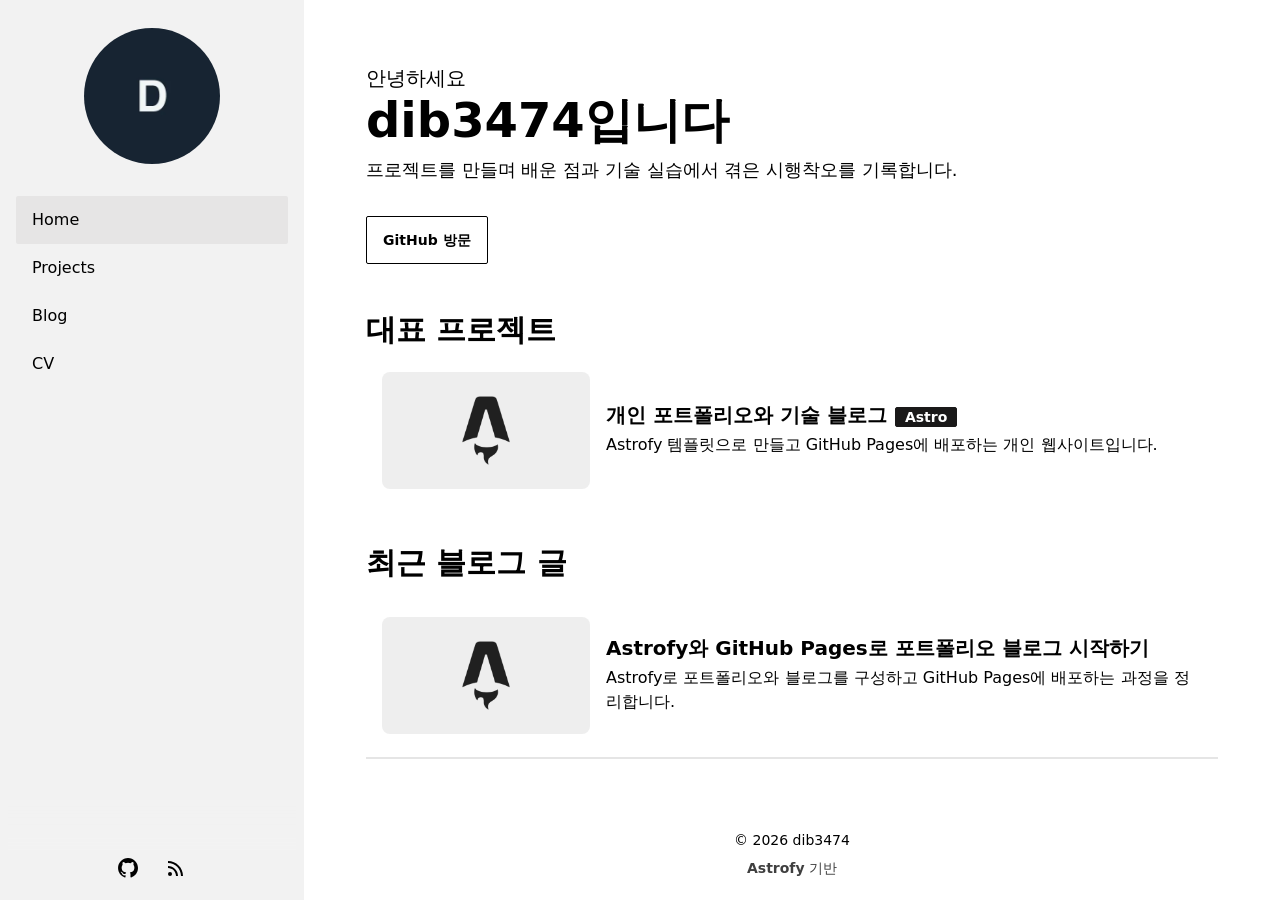
==== index.html @ 0f519899 "Upload static portfolio and blog files built with Astrofy" ====
<!DOCTYPE html><html lang="ko" data-theme="lofi"><head><!-- Global Metadata --><meta charset="utf-8"><meta name="viewport" content="width=device-width,initial-scale=1"><link rel="icon" type="image/svg+xml" href="/favicon.svg"><meta name="generator" content="Astro v7.4.13"><!-- Primary Meta Tags --><title>dib3474 | 포트폴리오와 기술 블로그</title><meta name="title" content="dib3474 | 포트폴리오와 기술 블로그"><meta name="description" content="dib3474의 포트폴리오, 프로젝트, 이력서와 기술 블로그입니다."><!-- Open Graph / Facebook --><meta property="og:type" content="website"><meta property="og:url" content="https://dib3474.github.io/"><meta property="og:title" content="dib3474 | 포트폴리오와 기술 블로그"><meta property="og:description" content="dib3474의 포트폴리오, 프로젝트, 이력서와 기술 블로그입니다."><meta property="og:image" content="https://dib3474.github.io/social_img.webp"><!-- Twitter --><meta property="twitter:card" content="summary_large_image"><meta property="twitter:url" content="https://dib3474.github.io/"><meta property="twitter:title" content="dib3474 | 포트폴리오와 기술 블로그"><meta property="twitter:description" content="dib3474의 포트폴리오, 프로젝트, 이력서와 기술 블로그입니다."><meta property="twitter:image" content="https://dib3474.github.io/social_img.webp"><meta name="astro-view-transitions-enabled" content="true"><meta name="astro-view-transitions-fallback" content="animate"><script type="module" src="/_astro/ClientRouter.astro_astro_type_script_index_0_lang.CnDxeVtR.js"></script><link rel="stylesheet" href="/_astro/BaseLayout.DEWLMNiF.css"></head><body><div class="bg-base-100 drawer lg:drawer-open"><input id="my-drawer" type="checkbox" class="drawer-toggle"><div class="drawer-content bg-base-100"><div class="sticky lg:hidden top-0 z-30 flex h-16 w-full justify-center bg-opacity-90 backdrop-blur transition-all duration-100 bg-base-100 text-base-content shadow-sm"><div class="navbar"><div class="navbar-start"><label for="my-drawer" class="btn btn-square btn-ghost"><svg xmlns="http://www.w3.org/2000/svg" fill="none" viewBox="0 0 24 24" class="inline-block w-5 h-5 stroke-current"><path stroke-linecap="round" stroke-linejoin="round" stroke-width="2" d="M4 6h16M4 12h16M4 18h16"></path></svg></label></div><div class="navbar-center"><a class="btn btn-ghost normal-case text-xl" href="/">Manuel Ernesto ⚡️</a></div><div class="navbar-end"></div></div></div><div class="md:flex md:justify-center"><main class="p-6 pt-10 lg:max-w-[900px] max-w-[100vw]"><section class="pb-12 mt-5"><p class="text-xl py-1">안녕하세요</p><h1 class="text-5xl font-bold">dib3474입니다</h1><p class="text-lg py-3">프로젝트를 만들며 배운 점과 기술 실습에서 겪은 시행착오를 기록합니다.</p><div class="mt-5 flex flex-wrap gap-3"><a href="https://github.com/dib3474" target="_blank" rel="noopener noreferrer" class="btn btn-outline">GitHub 방문</a></div></section><section><h2 class="text-3xl font-bold mb-2">대표 프로젝트</h2><div class="rounded-lg bg-base-100 hover:shadow-xl transition ease-in-out hover:scale-[102%]"><a class="hero-content flex-col md:flex-row" href="https://github.com/dib3474/dib3474.github.io" target="_blank" rel="noopener noreferrer"><img src="/post_img.webp" alt="개인 포트폴리오와 기술 블로그" loading="lazy" decoding="async" width="750" height="422" class="max-w-full md:max-w-[13rem] rounded-lg"><div class="grow w-full"><h2 class="text-xl font-bold">개인 포트폴리오와 기술 블로그<span class="badge badge-secondary mx-2">Astro</span></h2><p class="py-1 text-1xl">Astrofy 템플릿으로 만들고 GitHub Pages에 배포하는 개인 웹사이트입니다.</p></div></a></div></section><section><h2 class="text-3xl font-bold mb-5 mt-10">최근 블로그 글</h2><div class="rounded-lg bg-base-100 hover:shadow-xl transition ease-in-out hover:scale-[102%]"><a class="hero-content flex-col md:flex-row" href="/blog/first-post/" target="_self"><img src="/post_img.webp" alt="Astrofy와 GitHub Pages로 포트폴리오 블로그 시작하기" loading="lazy" decoding="async" width="750" height="422" class="max-w-full md:max-w-[13rem] rounded-lg"><div class="grow w-full"><h2 class="text-xl font-bold">Astrofy와 GitHub Pages로 포트폴리오 블로그 시작하기</h2><p class="py-1 text-1xl">Astrofy로 포트폴리오와 블로그를 구성하고 GitHub Pages에 배포하는 과정을 정리합니다.</p></div></a></div><div class="divider my-0"></div></section></main></div><footer class="footer footer-center block mb-5 pt-10"><div class="pb-2">&copy; 2026 dib3474</div><div class="inline opacity-75"><a href="https://github.com/manuelernestog/astrofy" target="_blank" rel="noopener noreferrer" class="font-bold">Astrofy</a> 기반</div></footer></div><div class="drawer-side z-40"><label for="my-drawer" class="drawer-overlay"></label><aside class="px-2 pt-2 h-auto min-h-full w-[19rem] bg-base-200 text-base-content flex flex-col"><div class="w-fit mx-auto mt-5 mb-6"><a href="/"><div class="avatar transition ease-in-out hover:scale-[102%] block m-auto"><div class="w-[8.5rem]"><img src="/profile.webp" alt="dib3474 프로필" loading="lazy" decoding="async" width="300" height="300" class="mask mask-circle"></div></div></a></div><ul class="menu grow shrink menu-md overflow-y-auto"><li><a id="home" class="py-3 text-base bg-base-300" href="/" aria-current="page">Home</a></li><li><a id="projects" class="py-3 text-base" href="/projects/">Projects</a></li><li><a id="blog" class="py-3 text-base" href="/blog/">Blog</a></li><li><a id="cv" class="py-3 text-base" href="/cv/">CV</a></li></ul><div class="block sticky pointer-events-none bottom-10 bg-base-200 justify-center h-12 [mask-image:linear-gradient(transparent,#000000)]"></div><div class="social-icons px-4 pb-5 pt-1 flex self-center justify-center sticky bottom-0 bg-base-200"><a href="https://github.com/dib3474" target="_blank" rel="noopener noreferrer" class="mx-3" aria-label="GitHub" title="GitHub"><svg xmlns="http://www.w3.org/2000/svg" width="24" height="24" viewBox="0 0 24 24" style="fill: currentColor;transform: ;msFilter:;"><path fill-rule="evenodd" clip-rule="evenodd" d="M12.026 2c-5.509 0-9.974 4.465-9.974 9.974 0 4.406 2.857 8.145 6.821 9.465.499.09.679-.217.679-.481 0-.237-.008-.865-.011-1.696-2.775.602-3.361-1.338-3.361-1.338-.452-1.152-1.107-1.459-1.107-1.459-.905-.619.069-.605.069-.605 1.002.07 1.527 1.028 1.527 1.028.89 1.524 2.336 1.084 2.902.829.091-.645.351-1.085.635-1.334-2.214-.251-4.542-1.107-4.542-4.93 0-1.087.389-1.979 1.024-2.675-.101-.253-.446-1.268.099-2.64 0 0 .837-.269 2.742 1.021a9.582 9.582 0 0 1 2.496-.336 9.554 9.554 0 0 1 2.496.336c1.906-1.291 2.742-1.021 2.742-1.021.545 1.372.203 2.387.099 2.64.64.696 1.024 1.587 1.024 2.675 0 3.833-2.33 4.675-4.552 4.922.355.308.675.916.675 1.846 0 1.334-.012 2.41-.012 2.737 0 .267.178.577.687.479C19.146 20.115 22 16.379 22 11.974 22 6.465 17.535 2 12.026 2z"></path></svg></a><a href="/rss.xml" target="_blank" rel="noopener noreferrer" class="mx-3" aria-label="RSS Feed" title="RSS Feed"><svg xmlns="http://www.w3.org/2000/svg" width="24" height="24" viewBox="0 0 24 24" style="fill: currentColor;transform: ;msFilter:;"><path d="M19 20.001C19 11.729 12.271 5 4 5v2c7.168 0 13 5.832 13 13.001h2z"></path><path d="M12 20.001h2C14 14.486 9.514 10 4 10v2c4.411 0 8 3.589 8 8.001z"></path><circle cx="6" cy="18" r="2"></circle></svg></a></div></aside></div></div></body></html>
---- _astro/BaseLayout.DEWLMNiF.css ----
*,:before,:after,::backdrop{--tw-border-spacing-x:0;--tw-border-spacing-y:0;--tw-translate-x:0;--tw-translate-y:0;--tw-rotate:0;--tw-skew-x:0;--tw-skew-y:0;--tw-scale-x:1;--tw-scale-y:1;--tw-pan-x: ;--tw-pan-y: ;--tw-pinch-zoom: ;--tw-scroll-snap-strictness:proximity;--tw-gradient-from-position: ;--tw-gradient-via-position: ;--tw-gradient-to-position: ;--tw-ordinal: ;--tw-slashed-zero: ;--tw-numeric-figure: ;--tw-numeric-spacing: ;--tw-numeric-fraction: ;--tw-ring-inset: ;--tw-ring-offset-width:0px;--tw-ring-offset-color:#fff;--tw-ring-color:#3b82f680;--tw-ring-offset-shadow:0 0 #0000;--tw-ring-shadow:0 0 #0000;--tw-shadow:0 0 #0000;--tw-shadow-colored:0 0 #0000;--tw-blur: ;--tw-brightness: ;--tw-contrast: ;--tw-grayscale: ;--tw-hue-rotate: ;--tw-invert: ;--tw-saturate: ;--tw-sepia: ;--tw-drop-shadow: ;--tw-backdrop-blur: ;--tw-backdrop-brightness: ;--tw-backdrop-contrast: ;--tw-backdrop-grayscale: ;--tw-backdrop-hue-rotate: ;--tw-backdrop-invert: ;--tw-backdrop-opacity: ;--tw-backdrop-saturate: ;--tw-backdrop-sepia: ;--tw-contain-size: ;--tw-contain-layout: ;--tw-contain-paint: ;--tw-contain-style: }*,:before,:after{box-sizing:border-box;border:0 solid #e5e7eb}:before,:after{--tw-content:""}html,:host{-webkit-text-size-adjust:100%;-moz-tab-size:4;-o-tab-size:4;tab-size:4;font-feature-settings:normal;font-variation-settings:normal;-webkit-tap-highlight-color:transparent;font-family:ui-sans-serif,system-ui,sans-serif,Apple Color Emoji,Segoe UI Emoji,Segoe UI Symbol,Noto Color Emoji;line-height:1.5}body{line-height:inherit;margin:0}hr{height:0;color:inherit;border-top-width:1px}abbr:where([title]){text-decoration:underline dotted}h1,h2,h3,h4,h5,h6{font-size:inherit;font-weight:inherit}a{color:inherit;text-decoration:inherit}b,strong{font-weight:bolder}code,kbd,samp,pre{font-feature-settings:normal;font-variation-settings:normal;font-family:ui-monospace,SFMono-Regular,Menlo,Monaco,Consolas,Liberation Mono,Courier New,monospace;font-size:1em}small{font-size:80%}sub,sup{vertical-align:baseline;font-size:75%;line-height:0;position:relative}sub{bottom:-.25em}sup{top:-.5em}table{text-indent:0;border-color:inherit;border-collapse:collapse}button,input,optgroup,select,textarea{font-feature-settings:inherit;font-variation-settings:inherit;font-family:inherit;font-size:100%;font-weight:inherit;line-height:inherit;letter-spacing:inherit;color:inherit;margin:0;padding:0}button,select{text-transform:none}button,input:where([type=button]),input:where([type=reset]),input:where([type=submit]){-webkit-appearance:button;background-color:#0000;background-image:none}:-moz-focusring{outline:auto}:-moz-ui-invalid{box-shadow:none}progress{vertical-align:baseline}::-webkit-inner-spin-button,::-webkit-outer-spin-button{height:auto}[type=search]{-webkit-appearance:textfield;outline-offset:-2px}::-webkit-search-decoration{-webkit-appearance:none}::-webkit-file-upload-button{-webkit-appearance:button;font:inherit}summary{display:list-item}blockquote,dl,dd,h1,h2,h3,h4,h5,h6,hr,figure,p,pre{margin:0}fieldset{margin:0;padding:0}legend{padding:0}ol,ul,menu{margin:0;padding:0;list-style:none}dialog{padding:0}textarea{resize:vertical}input::-moz-placeholder,textarea::-moz-placeholder{opacity:1;color:#9ca3af}input::placeholder,textarea::placeholder{opacity:1;color:#9ca3af}button,[role=button]{cursor:pointer}:disabled{cursor:default}img,svg,video,canvas,audio,iframe,embed,object{vertical-align:middle;display:block}img,video{max-width:100%;height:auto}[hidden]:where(:not([hidden=until-found])){display:none}:root,[data-theme]{background-color:var(--fallback-b1,oklch(var(--b1)/1));color:var(--fallback-bc,oklch(var(--bc)/1))}@supports not (color:oklch(0% 0 0)){:root{color-scheme:light;--fallback-p:#491eff;--fallback-pc:#d4dbff;--fallback-s:#ff41c7;--fallback-sc:#fff9fc;--fallback-a:#00cfbd;--fallback-ac:#00100d;--fallback-n:#2b3440;--fallback-nc:#d7dde4;--fallback-b1:#fff;--fallback-b2:#e5e6e6;--fallback-b3:#e5e6e6;--fallback-bc:#1f2937;--fallback-in:#00b3f0;--fallback-inc:#000;--fallback-su:#00ca92;--fallback-suc:#000;--fallback-wa:#ffc22d;--fallback-wac:#000;--fallback-er:#ff6f70;--fallback-erc:#000}@media (prefers-color-scheme:dark){:root{color-scheme:dark;--fallback-p:#7582ff;--fallback-pc:#050617;--fallback-s:#ff71cf;--fallback-sc:#190211;--fallback-a:#00c7b5;--fallback-ac:#000e0c;--fallback-n:#2a323c;--fallback-nc:#a6adbb;--fallback-b1:#1d232a;--fallback-b2:#191e24;--fallback-b3:#15191e;--fallback-bc:#a6adbb;--fallback-in:#00b3f0;--fallback-inc:#000;--fallback-su:#00ca92;--fallback-suc:#000;--fallback-wa:#ffc22d;--fallback-wac:#000;--fallback-er:#ff6f70;--fallback-erc:#000}}}html{-webkit-tap-highlight-color:transparent}*{scrollbar-color:color-mix(in oklch, currentColor 35%, transparent) transparent}:hover{scrollbar-color:color-mix(in oklch, currentColor 60%, transparent) transparent}:root{color-scheme:light;--in:72.06% .191 231.6;--su:64.8% .15 160;--wa:84.71% .199 83.87;--er:71.76% .221 22.18;--pc:89.824% .06192 275.75;--ac:15.352% .0368 183.61;--inc:0% 0 0;--suc:0% 0 0;--wac:0% 0 0;--erc:0% 0 0;--rounded-box:1rem;--rounded-btn:.5rem;--rounded-badge:1.9rem;--animation-btn:.25s;--animation-input:.2s;--btn-focus-scale:.95;--border-btn:1px;--tab-border:1px;--tab-radius:.5rem;--p:49.12% .3096 275.75;--s:69.71% .329 342.55;--sc:98.71% .0106 342.55;--a:76.76% .184 183.61;--n:32.1785% .02476 255.702;--nc:89.4994% .011585 252.096;--b1:100% 0 0;--b2:96.1151% 0 0;--b3:92.4169% .00108 197.138;--bc:27.8078% .029596 256.848}@media (prefers-color-scheme:dark){:root{color-scheme:dark;--in:72.06% .191 231.6;--su:64.8% .15 160;--wa:84.71% .199 83.87;--er:71.76% .221 22.18;--pc:13.138% .0392 275.75;--sc:14.96% .052 342.55;--ac:14.902% .0334 183.61;--inc:0% 0 0;--suc:0% 0 0;--wac:0% 0 0;--erc:0% 0 0;--rounded-box:1rem;--rounded-btn:.5rem;--rounded-badge:1.9rem;--animation-btn:.25s;--animation-input:.2s;--btn-focus-scale:.95;--border-btn:1px;--tab-border:1px;--tab-radius:.5rem;--p:65.69% .196 275.75;--s:74.8% .26 342.55;--a:74.51% .167 183.61;--n:31.3815% .021108 254.139;--nc:74.6477% .0216 264.436;--b1:25.3267% .015896 252.418;--b2:23.2607% .013807 253.101;--b3:21.1484% .01165 254.088;--bc:74.6477% .0216 264.436}}[data-theme=light]{color-scheme:light;--in:72.06% .191 231.6;--su:64.8% .15 160;--wa:84.71% .199 83.87;--er:71.76% .221 22.18;--pc:89.824% .06192 275.75;--ac:15.352% .0368 183.61;--inc:0% 0 0;--suc:0% 0 0;--wac:0% 0 0;--erc:0% 0 0;--rounded-box:1rem;--rounded-btn:.5rem;--rounded-badge:1.9rem;--animation-btn:.25s;--animation-input:.2s;--btn-focus-scale:.95;--border-btn:1px;--tab-border:1px;--tab-radius:.5rem;--p:49.12% .3096 275.75;--s:69.71% .329 342.55;--sc:98.71% .0106 342.55;--a:76.76% .184 183.61;--n:32.1785% .02476 255.702;--nc:89.4994% .011585 252.096;--b1:100% 0 0;--b2:96.1151% 0 0;--b3:92.4169% .00108 197.138;--bc:27.8078% .029596 256.848}[data-theme=dark]{color-scheme:dark;--in:72.06% .191 231.6;--su:64.8% .15 160;--wa:84.71% .199 83.87;--er:71.76% .221 22.18;--pc:13.138% .0392 275.75;--sc:14.96% .052 342.55;--ac:14.902% .0334 183.61;--inc:0% 0 0;--suc:0% 0 0;--wac:0% 0 0;--erc:0% 0 0;--rounded-box:1rem;--rounded-btn:.5rem;--rounded-badge:1.9rem;--animation-btn:.25s;--animation-input:.2s;--btn-focus-scale:.95;--border-btn:1px;--tab-border:1px;--tab-radius:.5rem;--p:65.69% .196 275.75;--s:74.8% .26 342.55;--a:74.51% .167 183.61;--n:31.3815% .021108 254.139;--nc:74.6477% .0216 264.436;--b1:25.3267% .015896 252.418;--b2:23.2607% .013807 253.101;--b3:21.1484% .01165 254.088;--bc:74.6477% .0216 264.436}[data-theme=cupcake]{color-scheme:light;--in:72.06% .191 231.6;--su:64.8% .15 160;--wa:84.71% .199 83.87;--er:71.76% .221 22.18;--pc:15.2344% .017892 200.027;--sc:15.787% .020249 356.3;--ac:15.8762% .029206 78.6188;--nc:84.7148% .013247 313.19;--inc:0% 0 0;--suc:0% 0 0;--wac:0% 0 0;--erc:0% 0 0;--rounded-box:1rem;--rounded-badge:1.9rem;--animation-btn:.25s;--animation-input:.2s;--btn-focus-scale:.95;--border-btn:1px;--p:76.172% .089459 200.027;--s:78.9351% .101246 356.3;--a:79.3811% .146032 78.6188;--n:23.5742% .066235 313.19;--b1:97.7882% .00418 56.3756;--b2:93.9822% .007638 61.4493;--b3:91.5861% .006811 53.4405;--bc:23.5742% .066235 313.19;--rounded-btn:1.9rem;--tab-border:2px;--tab-radius:.7rem}[data-theme=bumblebee]{color-scheme:light;--b2:93% 0 0;--b3:86% 0 0;--in:72.06% .191 231.6;--su:64.8% .15 160;--wa:84.71% .199 83.87;--er:71.76% .221 22.18;--bc:20% 0 0;--ac:16.254% .0314 56.52;--nc:82.55% .015 281.99;--inc:0% 0 0;--suc:0% 0 0;--wac:0% 0 0;--erc:0% 0 0;--rounded-box:1rem;--rounded-btn:.5rem;--rounded-badge:1.9rem;--animation-btn:.25s;--animation-input:.2s;--btn-focus-scale:.95;--border-btn:1px;--tab-border:1px;--tab-radius:.5rem;--p:89.51% .2132 96.61;--pc:38.92% .046 96.61;--s:80.39% .194 70.76;--sc:39.38% .068 70.76;--a:81.27% .157 56.52;--n:12.75% .075 281.99;--b1:100% 0 0}[data-theme=emerald]{color-scheme:light;--b2:93% 0 0;--b3:86% 0 0;--in:72.06% .191 231.6;--su:64.8% .15 160;--wa:84.71% .199 83.87;--er:71.76% .221 22.18;--inc:0% 0 0;--suc:0% 0 0;--wac:0% 0 0;--erc:0% 0 0;--rounded-box:1rem;--rounded-btn:.5rem;--rounded-badge:1.9rem;--border-btn:1px;--tab-border:1px;--tab-radius:.5rem;--p:76.6626% .135433 153.45;--pc:33.3872% .040618 162.24;--s:61.3028% .202368 261.294;--sc:100% 0 0;--a:72.7725% .149783 33.2004;--ac:0% 0 0;--n:35.5192% .032071 262.989;--nc:98.4625% .001706 247.839;--b1:100% 0 0;--bc:35.5192% .032071 262.989;--animation-btn:0;--animation-input:0;--btn-focus-scale:1}[data-theme=corporate]{color-scheme:light;--b2:93% 0 0;--b3:86% 0 0;--in:72.06% .191 231.6;--su:64.8% .15 160;--wa:84.71% .199 83.87;--er:71.76% .221 22.18;--pc:12.078% .0456 269.1;--sc:13.0739% .010951 256.688;--ac:15.3934% .022799 163.579;--inc:0% 0 0;--suc:0% 0 0;--wac:0% 0 0;--erc:0% 0 0;--border-btn:1px;--tab-border:1px;--p:60.39% .228 269.1;--s:65.3694% .054756 256.688;--a:76.9669% .113994 163.579;--n:22.3899% .031305 278.072;--nc:95.8796% .008588 247.915;--b1:100% 0 0;--bc:22.3899% .031305 278.072;--rounded-box:.25rem;--rounded-btn:.125rem;--rounded-badge:.125rem;--tab-radius:.25rem;--animation-btn:0;--animation-input:0;--btn-focus-scale:1}[data-theme=synthwave]{color-scheme:dark;--b2:20.2941% .076211 287.836;--b3:18.7665% .070475 287.836;--pc:14.4421% .031903 342.009;--sc:15.6543% .02362 227.382;--ac:17.608% .0412 93.72;--rounded-box:1rem;--rounded-btn:.5rem;--rounded-badge:1.9rem;--animation-btn:.25s;--animation-input:.2s;--btn-focus-scale:.95;--border-btn:1px;--tab-border:1px;--tab-radius:.5rem;--p:72.2105% .159514 342.009;--s:78.2714% .118101 227.382;--a:88.04% .206 93.72;--n:25.5554% .103537 286.508;--nc:97.9365% .00819 301.358;--b1:21.8216% .081948 287.836;--bc:97.9365% .00819 301.358;--in:76.5197% .12273 231.832;--inc:23.5017% .096418 290.33;--su:86.0572% .115038 178.625;--suc:23.5017% .096418 290.33;--wa:85.531% .122117 93.7222;--wac:23.5017% .096418 290.33;--er:73.7005% .121339 32.6393;--erc:23.5017% .096418 290.33}[data-theme=retro]{color-scheme:light;--inc:90.923% .043042 262.881;--suc:12.541% .033982 149.214;--wac:13.3168% .031484 58.3183;--erc:13.144% .0398 27.33;--animation-btn:.25s;--animation-input:.2s;--btn-focus-scale:.95;--border-btn:1px;--tab-border:1px;--p:76.8664% .104092 22.6647;--pc:26.5104% .006243 .522862;--s:80.7415% .052534 159.095;--sc:26.5104% .006243 .522862;--a:70.3919% .125455 52.9534;--ac:26.5104% .006243 .522862;--n:28.4181% .009519 355.534;--nc:92.5604% .025113 89.2173;--b1:91.6374% .034554 90.5158;--b2:88.2722% .049418 91.7743;--b3:84.133% .065952 90.8567;--bc:26.5104% .006243 .522862;--in:54.615% .215208 262.881;--su:62.7052% .169912 149.214;--wa:66.584% .157422 58.3183;--er:65.72% .199 27.33;--rounded-box:.4rem;--rounded-btn:.4rem;--rounded-badge:.4rem;--tab-radius:.4rem}[data-theme=cyberpunk]{color-scheme:light;--b2:87.8943% .16647 104.32;--b3:81.2786% .15394 104.32;--in:72.06% .191 231.6;--su:64.8% .15 160;--wa:84.71% .199 83.87;--er:71.76% .221 22.18;--bc:18.902% .0358 104.32;--pc:14.844% .0418 6.35;--sc:16.666% .0368 204.72;--ac:14.372% .04352 310.43;--inc:0% 0 0;--suc:0% 0 0;--wac:0% 0 0;--erc:0% 0 0;--animation-btn:.25s;--animation-input:.2s;--btn-focus-scale:.95;--border-btn:1px;--tab-border:1px;--p:74.22% .209 6.35;--s:83.33% .184 204.72;--a:71.86% .2176 310.43;--n:23.04% .065 269.31;--nc:94.51% .179 104.32;--b1:94.51% .179 104.32;--rounded-box:0;--rounded-btn:0;--rounded-badge:0;--tab-radius:0;font-family:ui-monospace,SFMono-Regular,Menlo,Monaco,Consolas,Liberation Mono,Courier New,monospace}[data-theme=valentine]{color-scheme:light;--b2:88.0567% .024834 337.063;--b3:81.4288% .022964 337.063;--pc:13.7239% .030755 15.0665;--sc:14.3942% .029258 293.19;--ac:14.2537% .014961 197.829;--inc:90.923% .043042 262.881;--suc:12.541% .033982 149.214;--wac:13.3168% .031484 58.3183;--erc:14.614% .0414 27.33;--rounded-box:1rem;--rounded-badge:1.9rem;--animation-btn:.25s;--animation-input:.2s;--btn-focus-scale:.95;--border-btn:1px;--tab-border:1px;--p:68.6197% .153774 15.0665;--s:71.971% .14629 293.19;--a:71.2685% .074804 197.829;--n:54.6053% .143342 358.005;--nc:90.2701% .037202 336.955;--b1:94.6846% .026703 337.063;--bc:37.3085% .081131 4.60643;--in:54.615% .215208 262.881;--su:62.7052% .169912 149.214;--wa:66.584% .157422 58.3183;--er:73.07% .207 27.33;--rounded-btn:1.9rem;--tab-radius:.7rem}[data-theme=halloween]{color-scheme:dark;--b2:23.0416% 0 0;--b3:21.3072% 0 0;--bc:84.9552% 0 0;--sc:89.196% .0496 305.03;--nc:84.8742% .009322 65.6815;--inc:90.923% .043042 262.881;--suc:12.541% .033982 149.214;--wac:13.3168% .031484 58.3183;--erc:13.144% .0398 27.33;--rounded-box:1rem;--rounded-btn:.5rem;--rounded-badge:1.9rem;--animation-btn:.25s;--animation-input:.2s;--btn-focus-scale:.95;--border-btn:1px;--tab-border:1px;--tab-radius:.5rem;--p:77.48% .204 60.62;--pc:19.6935% .004671 196.779;--s:45.98% .248 305.03;--a:64.8% .223 136.073;--ac:0% 0 0;--n:24.371% .046608 65.6815;--b1:24.7759% 0 0;--in:54.615% .215208 262.881;--su:62.7052% .169912 149.214;--wa:66.584% .157422 58.3183;--er:65.72% .199 27.33}[data-theme=garden]{color-scheme:light;--b2:86.4453% .002011 17.1974;--b3:79.9386% .00186 17.1974;--in:72.06% .191 231.6;--su:64.8% .15 160;--wa:84.71% .199 83.87;--er:71.76% .221 22.18;--sc:89.699% .022197 355.096;--ac:11.2547% .010859 154.39;--inc:0% 0 0;--suc:0% 0 0;--wac:0% 0 0;--erc:0% 0 0;--rounded-box:1rem;--rounded-btn:.5rem;--rounded-badge:1.9rem;--animation-btn:.25s;--animation-input:.2s;--btn-focus-scale:.95;--border-btn:1px;--tab-border:1px;--tab-radius:.5rem;--p:62.45% .278 3.83636;--pc:100% 0 0;--s:48.4952% .110985 355.096;--a:56.2735% .054297 154.39;--n:24.1559% .049362 89.0706;--nc:92.9519% .002163 17.1974;--b1:92.9519% .002163 17.1974;--bc:16.9617% .001664 17.3207}[data-theme=forest]{color-scheme:dark;--b2:17.522% .007709 17.9116;--b3:16.2032% .007129 17.9116;--in:72.06% .191 231.6;--su:64.8% .15 160;--wa:84.71% .199 83.87;--er:71.76% .221 22.18;--bc:83.7682% .001658 17.9116;--sc:13.9553% .027077 168.327;--ac:14.1257% .02389 185.713;--nc:86.1397% .007806 171.365;--inc:0% 0 0;--suc:0% 0 0;--wac:0% 0 0;--erc:0% 0 0;--rounded-box:1rem;--rounded-badge:1.9rem;--animation-btn:.25s;--animation-input:.2s;--btn-focus-scale:.95;--border-btn:1px;--tab-border:1px;--tab-radius:.5rem;--p:68.6283% .185567 148.959;--pc:0% 0 0;--s:69.7764% .135385 168.327;--a:70.6285% .119451 185.713;--n:30.6985% .039032 171.365;--b1:18.8409% .00829 17.9116;--rounded-btn:1.9rem}[data-theme=aqua]{color-scheme:dark;--b2:45.3464% .118611 261.182;--b3:41.9333% .109683 261.182;--bc:89.7519% .025508 261.182;--sc:12.1365% .02175 309.783;--ac:18.6854% .020445 94.5554;--nc:12.2124% .023402 243.761;--inc:90.923% .043042 262.881;--suc:12.541% .033982 149.214;--wac:13.3168% .031484 58.3183;--erc:14.79% .038 27.33;--rounded-box:1rem;--rounded-btn:.5rem;--rounded-badge:1.9rem;--animation-btn:.25s;--animation-input:.2s;--btn-focus-scale:.95;--border-btn:1px;--tab-border:1px;--tab-radius:.5rem;--p:85.6617% .14498 198.646;--pc:40.1249% .068266 197.604;--s:60.6827% .108752 309.783;--a:93.4269% .102225 94.5554;--n:61.0622% .117009 243.761;--b1:48.7596% .127539 261.182;--in:54.615% .215208 262.881;--su:62.7052% .169912 149.214;--wa:66.584% .157422 58.3183;--er:73.95% .19 27.33}[data-theme=lofi]{color-scheme:light;--inc:15.908% .0206 205.9;--suc:18.026% .0306 164.14;--wac:17.674% .027 79.94;--erc:15.732% .03 28.47;--border-btn:1px;--tab-border:1px;--p:15.9066% 0 0;--pc:100% 0 0;--s:21.455% .001566 17.279;--sc:100% 0 0;--a:26.8618% 0 0;--ac:100% 0 0;--n:0% 0 0;--nc:100% 0 0;--b1:100% 0 0;--b2:96.1151% 0 0;--b3:92.268% .001082 17.1793;--bc:0% 0 0;--in:79.54% .103 205.9;--su:90.13% .153 164.14;--wa:88.37% .135 79.94;--er:78.66% .15 28.47;--rounded-box:.25rem;--rounded-btn:.125rem;--rounded-badge:.125rem;--tab-radius:.125rem;--animation-btn:0;--animation-input:0;--btn-focus-scale:1}[data-theme=pastel]{color-scheme:light;--in:72.06% .191 231.6;--su:64.8% .15 160;--wa:84.71% .199 83.87;--er:71.76% .221 22.18;--bc:20% 0 0;--pc:16.6166% .006979 316.874;--sc:17.6153% .009839 8.68836;--ac:17.8419% .012056 170.923;--nc:14.2681% .014702 228.184;--inc:0% 0 0;--suc:0% 0 0;--wac:0% 0 0;--erc:0% 0 0;--rounded-box:1rem;--rounded-badge:1.9rem;--animation-btn:.25s;--animation-input:.2s;--btn-focus-scale:.95;--border-btn:1px;--tab-border:1px;--p:83.0828% .034896 316.874;--s:88.0763% .049197 8.68836;--a:89.2096% .06028 170.923;--n:71.3406% .07351 228.184;--b1:100% 0 0;--b2:98.4625% .001706 247.839;--b3:87.1681% .009339 258.338;--rounded-btn:1.9rem;--tab-radius:.7rem}[data-theme=fantasy]{color-scheme:light;--b2:93% 0 0;--b3:86% 0 0;--in:72.06% .191 231.6;--su:64.8% .15 160;--wa:84.71% .199 83.87;--er:71.76% .221 22.18;--pc:87.49% .0378 325.02;--sc:90.784% .0324 241.36;--ac:15.196% .0408 56.72;--nc:85.5616% .005919 256.848;--inc:0% 0 0;--suc:0% 0 0;--wac:0% 0 0;--erc:0% 0 0;--rounded-box:1rem;--rounded-btn:.5rem;--rounded-badge:1.9rem;--animation-btn:.25s;--animation-input:.2s;--btn-focus-scale:.95;--border-btn:1px;--tab-border:1px;--tab-radius:.5rem;--p:37.45% .189 325.02;--s:53.92% .162 241.36;--a:75.98% .204 56.72;--n:27.8078% .029596 256.848;--b1:100% 0 0;--bc:27.8078% .029596 256.848}[data-theme=wireframe]{color-scheme:light;--bc:20% 0 0;--pc:15.6521% 0 0;--sc:15.6521% 0 0;--ac:15.6521% 0 0;--nc:18.8014% 0 0;--inc:89.0403% .062643 264.052;--suc:90.395% .035372 142.495;--wac:14.1626% .019994 108.702;--erc:12.5591% .051537 29.2339;--animation-btn:.25s;--animation-input:.2s;--btn-focus-scale:.95;--border-btn:1px;--tab-border:1px;--p:78.2604% 0 0;--s:78.2604% 0 0;--a:78.2604% 0 0;--n:94.007% 0 0;--b1:100% 0 0;--b2:94.9119% 0 0;--b3:89.7547% 0 0;--in:45.2014% .313214 264.052;--su:51.9752% .176858 142.495;--wa:70.8131% .099969 108.702;--er:62.7955% .257683 29.2339;--rounded-box:.2rem;--rounded-btn:.2rem;--rounded-badge:.2rem;--tab-radius:.2rem;font-family:Chalkboard,comic sans ms,"sans-serif"}[data-theme=black]{color-scheme:dark;--pc:86.736% 0 0;--sc:86.736% 0 0;--ac:86.736% 0 0;--nc:86.736% 0 0;--inc:89.0403% .062643 264.052;--suc:90.395% .035372 142.495;--wac:19.3597% .042201 109.769;--erc:12.5591% .051537 29.2339;--border-btn:1px;--tab-border:1px;--p:33.6799% 0 0;--s:33.6799% 0 0;--a:33.6799% 0 0;--b1:0% 0 0;--b2:19.1251% 0 0;--b3:26.8618% 0 0;--bc:87.6096% 0 0;--n:33.6799% 0 0;--in:45.2014% .313214 264.052;--su:51.9752% .176858 142.495;--wa:96.7983% .211006 109.769;--er:62.7955% .257683 29.2339;--rounded-box:0;--rounded-btn:0;--rounded-badge:0;--animation-btn:0;--animation-input:0;--btn-focus-scale:1;--tab-radius:0}[data-theme=luxury]{color-scheme:dark;--pc:20% 0 0;--sc:85.5163% .012821 261.069;--ac:87.3349% .010348 338.826;--inc:15.8122% .024356 237.134;--suc:15.6239% .038579 132.154;--wac:17.2255% .027305 102.891;--erc:14.3506% .035271 22.5689;--rounded-box:1rem;--rounded-btn:.5rem;--rounded-badge:1.9rem;--animation-btn:.25s;--animation-input:.2s;--btn-focus-scale:.95;--border-btn:1px;--tab-border:1px;--tab-radius:.5rem;--p:100% 0 0;--s:27.5815% .064106 261.069;--a:36.6744% .051741 338.826;--n:24.27% .057015 59.825;--nc:93.2033% .089631 90.8617;--b1:14.0765% .004386 285.823;--b2:20.2191% .004211 308.229;--b3:29.8961% .003818 308.319;--bc:75.6879% .123666 76.8905;--in:79.0612% .121778 237.134;--su:78.1197% .192894 132.154;--wa:86.1274% .136524 102.891;--er:71.7531% .176357 22.5689}[data-theme=dracula]{color-scheme:dark;--b2:26.8053% .020556 277.509;--b3:24.7877% .019009 277.509;--pc:15.0922% .036614 346.812;--sc:14.8405% .029709 301.883;--ac:16.6785% .024826 66.5585;--nc:87.8891% .006515 275.524;--inc:17.6526% .018676 212.847;--suc:17.4199% .043903 148.025;--wac:19.1068% .026849 112.757;--erc:13.6441% .041266 24.431;--rounded-box:1rem;--rounded-btn:.5rem;--rounded-badge:1.9rem;--animation-btn:.25s;--animation-input:.2s;--btn-focus-scale:.95;--border-btn:1px;--tab-border:1px;--tab-radius:.5rem;--p:75.4611% .18307 346.812;--s:74.2023% .148546 301.883;--a:83.3927% .124132 66.5585;--n:39.4456% .032576 275.524;--b1:28.8229% .022103 277.509;--bc:97.7477% .007913 106.545;--in:88.263% .09338 212.847;--su:87.0995% .219516 148.025;--wa:95.5338% .134246 112.757;--er:68.2204% .206328 24.431}[data-theme=cmyk]{color-scheme:light;--b2:93% 0 0;--b3:86% 0 0;--bc:20% 0 0;--pc:14.3544% .02666 239.443;--sc:12.8953% .040552 359.339;--ac:18.8458% .037948 105.307;--nc:84.3557% 0 0;--inc:13.6952% .0189 217.284;--suc:89.3898% .032505 321.406;--wac:14.2473% .031969 52.0234;--erc:12.4027% .041677 28.7175;--rounded-box:1rem;--rounded-btn:.5rem;--rounded-badge:1.9rem;--animation-btn:.25s;--animation-input:.2s;--btn-focus-scale:.95;--border-btn:1px;--tab-border:1px;--tab-radius:.5rem;--p:71.7722% .133298 239.443;--s:64.4766% .202758 359.339;--a:94.2289% .189741 105.307;--n:21.7787% 0 0;--b1:100% 0 0;--in:68.4759% .094499 217.284;--su:46.949% .162524 321.406;--wa:71.2364% .159843 52.0234;--er:62.0133% .208385 28.7175}[data-theme=autumn]{color-scheme:light;--b2:89.1077% 0 0;--b3:82.4006% 0 0;--bc:19.1629% 0 0;--pc:88.1446% .032232 17.5302;--sc:12.3353% .033821 23.8659;--ac:14.6851% .018999 60.7296;--nc:90.8734% .007475 51.9028;--inc:13.8449% .019596 207.284;--suc:12.199% .016032 174.616;--wac:14.0163% .032982 56.8443;--erc:90.614% .0482 24.16;--rounded-box:1rem;--rounded-btn:.5rem;--rounded-badge:1.9rem;--animation-btn:.25s;--animation-input:.2s;--btn-focus-scale:.95;--border-btn:1px;--tab-border:1px;--tab-radius:.5rem;--p:40.7232% .16116 17.5302;--s:61.6763% .169105 23.8659;--a:73.4253% .094994 60.7296;--n:54.3672% .037374 51.9028;--b1:95.8147% 0 0;--in:69.2245% .097979 207.284;--su:60.9951% .080159 174.616;--wa:70.0817% .164909 56.8443;--er:53.07% .241 24.16}[data-theme=business]{color-scheme:dark;--b2:22.6487% 0 0;--b3:20.944% 0 0;--bc:84.8707% 0 0;--pc:88.3407% .019811 251.474;--sc:12.8185% .005481 229.389;--ac:13.4542% .033545 35.7915;--nc:85.4882% .00265 253.041;--inc:12.5233% .028702 240.034;--suc:14.0454% .018919 156.596;--wac:15.4965% .023141 81.5192;--erc:90.3221% .029356 29.6745;--animation-btn:.25s;--animation-input:.2s;--btn-focus-scale:.95;--border-btn:1px;--tab-border:1px;--tab-radius:.5rem;--p:41.7036% .099057 251.474;--s:64.0924% .027405 229.389;--a:67.271% .167726 35.7915;--n:27.441% .01325 253.041;--b1:24.3535% 0 0;--in:62.6163% .143511 240.034;--su:70.2268% .094594 156.596;--wa:77.4824% .115704 81.5192;--er:51.6105% .14678 29.6745;--rounded-box:.25rem;--rounded-btn:.125rem;--rounded-badge:.125rem}[data-theme=acid]{color-scheme:light;--b2:91.6146% 0 0;--b3:84.7189% 0 0;--bc:19.7021% 0 0;--pc:14.38% .0714 330.76;--sc:14.674% .0448 48.2509;--ac:18.556% .0528 122.963;--nc:84.262% .0256 278.68;--inc:12.144% .0454 252.05;--suc:17.144% .0532 158.53;--wac:18.202% .0424 100.5;--erc:12.968% .0586 29.3492;--animation-btn:.25s;--animation-input:.2s;--btn-focus-scale:.95;--border-btn:1px;--tab-border:1px;--p:71.9% .357 330.76;--s:73.37% .224 48.2509;--a:92.78% .264 122.963;--n:21.31% .128 278.68;--b1:98.5104% 0 0;--in:60.72% .227 252.05;--su:85.72% .266 158.53;--wa:91.01% .212 100.5;--er:64.84% .293 29.3492;--rounded-box:1.25rem;--rounded-btn:1rem;--rounded-badge:1rem;--tab-radius:.7rem}[data-theme=lemonade]{color-scheme:light;--b2:91.8003% .0186 123.72;--b3:84.8906% .0172 123.72;--bc:19.742% .004 123.72;--pc:11.784% .0398 134.6;--sc:15.55% .0392 111.09;--ac:17.078% .0402 100.73;--nc:86.196% .015 108.6;--inc:17.238% .0094 224.14;--suc:17.238% .0094 157.85;--wac:17.238% .0094 102.15;--erc:17.238% .0094 25.85;--rounded-box:1rem;--rounded-btn:.5rem;--rounded-badge:1.9rem;--animation-btn:.25s;--animation-input:.2s;--btn-focus-scale:.95;--border-btn:1px;--tab-border:1px;--tab-radius:.5rem;--p:58.92% .199 134.6;--s:77.75% .196 111.09;--a:85.39% .201 100.73;--n:30.98% .075 108.6;--b1:98.71% .02 123.72;--in:86.19% .047 224.14;--su:86.19% .047 157.85;--wa:86.19% .047 102.15;--er:86.19% .047 25.85}[data-theme=night]{color-scheme:dark;--b2:19.3144% .037037 265.755;--b3:17.8606% .034249 265.755;--bc:84.1536% .007965 265.755;--pc:15.0703% .027798 232.661;--sc:13.6023% .031661 276.935;--ac:14.4721% .035244 350.049;--nc:85.5899% .00737 260.031;--suc:15.6904% .026506 181.912;--wac:16.6486% .027912 82.95;--erc:14.3572% .034051 13.1183;--rounded-box:1rem;--rounded-btn:.5rem;--rounded-badge:1.9rem;--animation-btn:.25s;--animation-input:.2s;--btn-focus-scale:.95;--border-btn:1px;--tab-border:1px;--tab-radius:.5rem;--p:75.3513% .138989 232.661;--s:68.0113% .158303 276.935;--a:72.3603% .176218 350.049;--n:27.9495% .036848 260.031;--b1:20.7682% .039824 265.755;--in:68.4553% .148062 237.251;--inc:0% 0 0;--su:78.452% .132529 181.912;--wa:83.2428% .139558 82.95;--er:71.7858% .170255 13.1183}[data-theme=coffee]{color-scheme:dark;--b2:20.1585% .021457 329.709;--b3:18.6412% .019842 329.709;--pc:14.3993% .024765 62.7564;--sc:86.893% .00597 199.194;--ac:88.5243% .014881 224.389;--nc:83.3022% .003149 326.261;--inc:15.898% .012774 184.558;--suc:14.9445% .014491 131.116;--wac:17.6301% .028162 87.7224;--erc:15.4637% .025644 31.8719;--rounded-box:1rem;--rounded-btn:.5rem;--rounded-badge:1.9rem;--animation-btn:.25s;--animation-input:.2s;--btn-focus-scale:.95;--border-btn:1px;--tab-border:1px;--tab-radius:.5rem;--p:71.9967% .123825 62.7564;--s:34.465% .029849 199.194;--a:42.6213% .074405 224.389;--n:16.5109% .015743 326.261;--b1:21.6758% .023072 329.709;--bc:72.3547% .092794 79.1294;--in:79.4902% .063869 184.558;--su:74.7224% .072456 131.116;--wa:88.1503% .140812 87.7224;--er:77.3187% .12822 31.8719}[data-theme=winter]{color-scheme:light;--pc:91.372% .051 257.57;--sc:88.5103% .03222 282.339;--ac:11.988% .038303 335.171;--nc:83.9233% .012704 257.652;--inc:17.6255% .017178 214.515;--suc:16.0988% .015404 197.824;--wac:17.8345% .009167 71.4703;--erc:14.6185% .022037 20.0763;--rounded-box:1rem;--rounded-btn:.5rem;--rounded-badge:1.9rem;--animation-btn:.25s;--animation-input:.2s;--btn-focus-scale:.95;--border-btn:1px;--tab-border:1px;--tab-radius:.5rem;--p:56.86% .255 257.57;--s:42.5516% .161098 282.339;--a:59.9398% .191515 335.171;--n:19.6166% .063518 257.652;--b1:100% 0 0;--b2:97.4663% .011947 259.823;--b3:93.2686% .016223 262.751;--bc:41.8869% .053885 255.825;--in:88.1275% .085888 214.515;--su:80.4941% .077019 197.824;--wa:89.1725% .045833 71.4703;--er:73.0926% .110185 20.0763}[data-theme=dim]{color-scheme:dark;--pc:17.2267% .028331 139.55;--sc:14.6752% .033181 35.3531;--ac:14.8459% .026728 311.379;--inc:17.2157% .028409 206.183;--suc:17.2343% .028437 166.534;--wac:17.2327% .028447 94.8187;--erc:16.4838% .019914 33.7564;--rounded-box:1rem;--rounded-btn:.5rem;--rounded-badge:1.9rem;--animation-btn:.25s;--animation-input:.2s;--btn-focus-scale:.95;--border-btn:1px;--tab-border:1px;--tab-radius:.5rem;--p:86.1335% .141656 139.55;--s:73.3759% .165904 35.3531;--a:74.2296% .133641 311.379;--n:24.7311% .020483 264.095;--nc:82.9011% .031335 222.959;--b1:30.8577% .023243 264.15;--b2:28.0368% .01983 264.182;--b3:26.3469% .018403 262.178;--bc:82.9011% .031335 222.959;--in:86.0785% .142046 206.183;--su:86.1717% .142187 166.534;--wa:86.1634% .142236 94.8187;--er:82.4189% .09957 33.7564}[data-theme=nord]{color-scheme:light;--pc:11.8872% .015449 254.028;--sc:13.9303% .011822 248.687;--ac:15.4929% .01245 217.469;--inc:13.8414% .012499 332.665;--suc:15.3654% .01498 131.063;--wac:17.0972% .017847 84.0933;--erc:12.122% .024119 15.3419;--animation-btn:.25s;--animation-input:.2s;--btn-focus-scale:.95;--border-btn:1px;--tab-border:1px;--p:59.4359% .077246 254.028;--s:69.6516% .059108 248.687;--a:77.4643% .062249 217.469;--n:45.229% .035214 264.131;--nc:89.9258% .016374 262.749;--b1:95.1276% .007445 260.732;--b2:93.2996% .010389 261.788;--b3:89.9258% .016374 262.749;--bc:32.4374% .022945 264.182;--in:69.2072% .062496 332.665;--su:76.827% .074899 131.063;--wa:85.4862% .089234 84.0933;--er:60.61% .120594 15.3419;--rounded-box:.4rem;--rounded-btn:.2rem;--rounded-badge:.4rem;--tab-radius:.2rem}[data-theme=sunset]{color-scheme:dark;--pc:14.9408% .031656 39.947;--sc:14.5075% .035531 2.72034;--ac:14.2589% .033336 299.845;--inc:17.1119% .017054 206.015;--suc:17.1122% .017172 144.779;--wac:17.1139% .016961 74.4278;--erc:17.1023% .015778 16.8864;--animation-btn:.25s;--animation-input:.2s;--btn-focus-scale:.95;--border-btn:1px;--tab-border:1px;--p:74.7039% .158278 39.947;--s:72.5375% .177654 2.72034;--a:71.2947% .166678 299.845;--n:26% .019 237.69;--nc:70% .019 237.69;--b1:22% .019 237.69;--b2:20% .019 237.69;--b3:18% .019 237.69;--bc:77.3835% .043586 245.097;--in:85.5596% .085271 206.015;--su:85.5609% .08586 144.779;--wa:85.5695% .084806 74.4278;--er:85.5116% .07889 16.8864;--rounded-box:1.2rem;--rounded-btn:.8rem;--rounded-badge:.4rem;--tab-radius:.7rem}.prose{color:var(--tw-prose-body);max-width:65ch}.prose :where([class~=lead]):not(:where([class~=not-prose] *)){color:var(--tw-prose-lead);margin-top:1.2em;margin-bottom:1.2em;font-size:1.25em;line-height:1.6}.prose :where(a):not(:where([class~=not-prose] *)){color:var(--tw-prose-links);font-weight:500;text-decoration:underline}.prose :where(strong):not(:where([class~=not-prose] *)){color:var(--tw-prose-bold);font-weight:600}.prose :where(a strong):not(:where([class~=not-prose] *)),.prose :where(blockquote strong):not(:where([class~=not-prose] *)),.prose :where(thead th strong):not(:where([class~=not-prose] *)){color:inherit}.prose :where(ol):not(:where([class~=not-prose] *)){margin-top:1.25em;margin-bottom:1.25em;padding-left:1.625em;list-style-type:decimal}.prose :where(ol[type=A]):not(:where([class~=not-prose] *)){list-style-type:upper-alpha}.prose :where(ol[type=a]):not(:where([class~=not-prose] *)){list-style-type:lower-alpha}.prose :where(ol[type=A s]):not(:where([class~=not-prose] *)){list-style-type:upper-alpha}.prose :where(ol[type=a s]):not(:where([class~=not-prose] *)){list-style-type:lower-alpha}.prose :where(ol[type=I]):not(:where([class~=not-prose] *)){list-style-type:upper-roman}.prose :where(ol[type=i]):not(:where([class~=not-prose] *)){list-style-type:lower-roman}.prose :where(ol[type=I s]):not(:where([class~=not-prose] *)){list-style-type:upper-roman}.prose :where(ol[type=i s]):not(:where([class~=not-prose] *)){list-style-type:lower-roman}.prose :where(ol[type="1"]):not(:where([class~=not-prose] *)){list-style-type:decimal}.prose :where(ul):not(:where([class~=not-prose] *)){margin-top:1.25em;margin-bottom:1.25em;padding-left:1.625em;list-style-type:disc}.prose :where(ol>li):not(:where([class~=not-prose] *))::marker{color:var(--tw-prose-counters);font-weight:400}.prose :where(ul>li):not(:where([class~=not-prose] *))::marker{color:var(--tw-prose-bullets)}.prose :where(hr):not(:where([class~=not-prose] *)){border-color:var(--tw-prose-hr);border-top-width:1px;margin-top:3em;margin-bottom:3em}.prose :where(blockquote):not(:where([class~=not-prose] *)){color:var(--tw-prose-quotes);border-left-width:.25rem;border-left-color:var(--tw-prose-quote-borders);quotes:"“""”""‘""’";margin-top:1.6em;margin-bottom:1.6em;padding-left:1em;font-style:italic;font-weight:500}.prose :where(blockquote p:first-of-type):not(:where([class~=not-prose] *)):before{content:open-quote}.prose :where(blockquote p:last-of-type):not(:where([class~=not-prose] *)):after{content:close-quote}.prose :where(h1):not(:where([class~=not-prose] *)){color:var(--tw-prose-headings);margin-top:0;margin-bottom:.888889em;font-size:2.25em;font-weight:800;line-height:1.11111}.prose :where(h1 strong):not(:where([class~=not-prose] *)){color:inherit;font-weight:900}.prose :where(h2):not(:where([class~=not-prose] *)){color:var(--tw-prose-headings);margin-top:2em;margin-bottom:1em;font-size:1.5em;font-weight:700;line-height:1.33333}.prose :where(h2 strong):not(:where([class~=not-prose] *)){color:inherit;font-weight:800}.prose :where(h3):not(:where([class~=not-prose] *)){color:var(--tw-prose-headings);margin-top:1.6em;margin-bottom:.6em;font-size:1.25em;font-weight:600;line-height:1.6}.prose :where(h3 strong):not(:where([class~=not-prose] *)){color:inherit;font-weight:700}.prose :where(h4):not(:where([class~=not-prose] *)){color:var(--tw-prose-headings);margin-top:1.5em;margin-bottom:.5em;font-weight:600;line-height:1.5}.prose :where(h4 strong):not(:where([class~=not-prose] *)){color:inherit;font-weight:700}.prose :where(img):not(:where([class~=not-prose] *)){margin-top:2em;margin-bottom:2em}.prose :where(figure>*):not(:where([class~=not-prose] *)){margin-top:0;margin-bottom:0}.prose :where(figcaption):not(:where([class~=not-prose] *)){color:var(--tw-prose-captions);margin-top:.857143em;font-size:.875em;line-height:1.42857}.prose :where(code):not(:where([class~=not-prose] *)){color:var(--tw-prose-code);font-size:.875em;font-weight:600}.prose :where(code):not(:where([class~=not-prose] *)):before,.prose :where(code):not(:where([class~=not-prose] *)):after{content:"`"}.prose :where(a code):not(:where([class~=not-prose] *)),.prose :where(h1 code):not(:where([class~=not-prose] *)){color:inherit}.prose :where(h2 code):not(:where([class~=not-prose] *)){color:inherit;font-size:.875em}.prose :where(h3 code):not(:where([class~=not-prose] *)){color:inherit;font-size:.9em}.prose :where(h4 code):not(:where([class~=not-prose] *)),.prose :where(blockquote code):not(:where([class~=not-prose] *)),.prose :where(thead th code):not(:where([class~=not-prose] *)){color:inherit}.prose :where(pre):not(:where([class~=not-prose] *)){color:var(--tw-prose-pre-code);background-color:var(--tw-prose-pre-bg);border-radius:.375rem;margin-top:1.71429em;margin-bottom:1.71429em;padding:.857143em 1.14286em;font-size:.875em;font-weight:400;line-height:1.71429;overflow-x:auto}.prose :where(pre code):not(:where([class~=not-prose] *)){font-weight:inherit;color:inherit;font-size:inherit;font-family:inherit;line-height:inherit;background-color:#0000;border-width:0;border-radius:0;padding:0}.prose :where(pre code):not(:where([class~=not-prose] *)):before,.prose :where(pre code):not(:where([class~=not-prose] *)):after{content:none}.prose :where(table):not(:where([class~=not-prose] *)){table-layout:auto;text-align:left;width:100%;margin-top:2em;margin-bottom:2em;font-size:.875em;line-height:1.71429}.prose :where(thead):not(:where([class~=not-prose] *)){border-bottom-width:1px;border-bottom-color:var(--tw-prose-th-borders)}.prose :where(thead th):not(:where([class~=not-prose] *)){color:var(--tw-prose-headings);vertical-align:bottom;padding-bottom:.571429em;padding-left:.571429em;padding-right:.571429em;font-weight:600}.prose :where(tbody tr):not(:where([class~=not-prose] *)){border-bottom-width:1px;border-bottom-color:var(--tw-prose-td-borders)}.prose :where(tbody tr:last-child):not(:where([class~=not-prose] *)){border-bottom-width:0}.prose :where(tbody td):not(:where([class~=not-prose] *)){vertical-align:baseline}.prose :where(tfoot):not(:where([class~=not-prose] *)){border-top-width:1px;border-top-color:var(--tw-prose-th-borders)}.prose :where(tfoot td):not(:where([class~=not-prose] *)){vertical-align:top}.prose{--tw-prose-body:#374151;--tw-prose-headings:#111827;--tw-prose-lead:#4b5563;--tw-prose-links:#111827;--tw-prose-bold:#111827;--tw-prose-counters:#6b7280;--tw-prose-bullets:#d1d5db;--tw-prose-hr:#e5e7eb;--tw-prose-quotes:#111827;--tw-prose-quote-borders:#e5e7eb;--tw-prose-captions:#6b7280;--tw-prose-code:#111827;--tw-prose-pre-code:#e5e7eb;--tw-prose-pre-bg:#1f2937;--tw-prose-th-borders:#d1d5db;--tw-prose-td-borders:#e5e7eb;--tw-prose-invert-body:#d1d5db;--tw-prose-invert-headings:#fff;--tw-prose-invert-lead:#9ca3af;--tw-prose-invert-links:#fff;--tw-prose-invert-bold:#fff;--tw-prose-invert-counters:#9ca3af;--tw-prose-invert-bullets:#4b5563;--tw-prose-invert-hr:#374151;--tw-prose-invert-quotes:#f3f4f6;--tw-prose-invert-quote-borders:#374151;--tw-prose-invert-captions:#9ca3af;--tw-prose-invert-code:#fff;--tw-prose-invert-pre-code:#d1d5db;--tw-prose-invert-pre-bg:#00000080;--tw-prose-invert-th-borders:#4b5563;--tw-prose-invert-td-borders:#374151;font-size:1rem;line-height:1.75}.prose :where(p):not(:where([class~=not-prose] *)){margin-top:1.25em;margin-bottom:1.25em}.prose :where(video):not(:where([class~=not-prose] *)),.prose :where(figure):not(:where([class~=not-prose] *)){margin-top:2em;margin-bottom:2em}.prose :where(li):not(:where([class~=not-prose] *)){margin-top:.5em;margin-bottom:.5em}.prose :where(ol>li):not(:where([class~=not-prose] *)),.prose :where(ul>li):not(:where([class~=not-prose] *)){padding-left:.375em}.prose :where(.prose>ul>li p):not(:where([class~=not-prose] *)){margin-top:.75em;margin-bottom:.75em}.prose :where(.prose>ul>li>:first-child):not(:where([class~=not-prose] *)){margin-top:1.25em}.prose :where(.prose>ul>li>:last-child):not(:where([class~=not-prose] *)){margin-bottom:1.25em}.prose :where(.prose>ol>li>:first-child):not(:where([class~=not-prose] *)){margin-top:1.25em}.prose :where(.prose>ol>li>:last-child):not(:where([class~=not-prose] *)){margin-bottom:1.25em}.prose :where(ul ul,ul ol,ol ul,ol ol):not(:where([class~=not-prose] *)){margin-top:.75em;margin-bottom:.75em}.prose :where(hr+*):not(:where([class~=not-prose] *)),.prose :where(h2+*):not(:where([class~=not-prose] *)),.prose :where(h3+*):not(:where([class~=not-prose] *)),.prose :where(h4+*):not(:where([class~=not-prose] *)){margin-top:0}.prose :where(thead th:first-child):not(:where([class~=not-prose] *)){padding-left:0}.prose :where(thead th:last-child):not(:where([class~=not-prose] *)){padding-right:0}.prose :where(tbody td,tfoot td):not(:where([class~=not-prose] *)){padding:.571429em}.prose :where(tbody td:first-child,tfoot td:first-child):not(:where([class~=not-prose] *)){padding-left:0}.prose :where(tbody td:last-child,tfoot td:last-child):not(:where([class~=not-prose] *)){padding-right:0}.prose :where(.prose>:first-child):not(:where([class~=not-prose] *)){margin-top:0}.prose :where(.prose>:last-child):not(:where([class~=not-prose] *)){margin-bottom:0}.prose-sm :where(.prose>ul>li p):not(:where([class~=not-prose] *)){margin-top:.571429em;margin-bottom:.571429em}.prose-sm :where(.prose>ul>li>:first-child):not(:where([class~=not-prose] *)){margin-top:1.14286em}.prose-sm :where(.prose>ul>li>:last-child):not(:where([class~=not-prose] *)){margin-bottom:1.14286em}.prose-sm :where(.prose>ol>li>:first-child):not(:where([class~=not-prose] *)){margin-top:1.14286em}.prose-sm :where(.prose>ol>li>:last-child):not(:where([class~=not-prose] *)){margin-bottom:1.14286em}.prose-sm :where(.prose>:first-child):not(:where([class~=not-prose] *)){margin-top:0}.prose-sm :where(.prose>:last-child):not(:where([class~=not-prose] *)){margin-bottom:0}.prose-base :where(.prose>ul>li p):not(:where([class~=not-prose] *)){margin-top:.75em;margin-bottom:.75em}.prose-base :where(.prose>ul>li>:first-child):not(:where([class~=not-prose] *)){margin-top:1.25em}.prose-base :where(.prose>ul>li>:last-child):not(:where([class~=not-prose] *)){margin-bottom:1.25em}.prose-base :where(.prose>ol>li>:first-child):not(:where([class~=not-prose] *)){margin-top:1.25em}.prose-base :where(.prose>ol>li>:last-child):not(:where([class~=not-prose] *)){margin-bottom:1.25em}.prose-base :where(.prose>:first-child):not(:where([class~=not-prose] *)){margin-top:0}.prose-base :where(.prose>:last-child):not(:where([class~=not-prose] *)){margin-bottom:0}.prose-lg{font-size:1.125rem;line-height:1.77778}.prose-lg :where(p):not(:where([class~=not-prose] *)){margin-top:1.33333em;margin-bottom:1.33333em}.prose-lg :where([class~=lead]):not(:where([class~=not-prose] *)){margin-top:1.09091em;margin-bottom:1.09091em;font-size:1.22222em;line-height:1.45455}.prose-lg :where(blockquote):not(:where([class~=not-prose] *)){margin-top:1.66667em;margin-bottom:1.66667em;padding-left:1em}.prose-lg :where(h1):not(:where([class~=not-prose] *)){margin-top:0;margin-bottom:.833333em;font-size:2.66667em;line-height:1}.prose-lg :where(h2):not(:where([class~=not-prose] *)){margin-top:1.86667em;margin-bottom:1.06667em;font-size:1.66667em;line-height:1.33333}.prose-lg :where(h3):not(:where([class~=not-prose] *)){margin-top:1.66667em;margin-bottom:.666667em;font-size:1.33333em;line-height:1.5}.prose-lg :where(h4):not(:where([class~=not-prose] *)){margin-top:1.77778em;margin-bottom:.444444em;line-height:1.55556}.prose-lg :where(img):not(:where([class~=not-prose] *)),.prose-lg :where(video):not(:where([class~=not-prose] *)),.prose-lg :where(figure):not(:where([class~=not-prose] *)){margin-top:1.77778em;margin-bottom:1.77778em}.prose-lg :where(figure>*):not(:where([class~=not-prose] *)){margin-top:0;margin-bottom:0}.prose-lg :where(figcaption):not(:where([class~=not-prose] *)){margin-top:1em;font-size:.888889em;line-height:1.5}.prose-lg :where(code):not(:where([class~=not-prose] *)){font-size:.888889em}.prose-lg :where(h2 code):not(:where([class~=not-prose] *)){font-size:.866667em}.prose-lg :where(h3 code):not(:where([class~=not-prose] *)){font-size:.875em}.prose-lg :where(pre):not(:where([class~=not-prose] *)){border-radius:.375rem;margin-top:2em;margin-bottom:2em;padding:1em 1.5em;font-size:.888889em;line-height:1.75}.prose-lg :where(ol):not(:where([class~=not-prose] *)),.prose-lg :where(ul):not(:where([class~=not-prose] *)){margin-top:1.33333em;margin-bottom:1.33333em;padding-left:1.55556em}.prose-lg :where(li):not(:where([class~=not-prose] *)){margin-top:.666667em;margin-bottom:.666667em}.prose-lg :where(ol>li):not(:where([class~=not-prose] *)),.prose-lg :where(ul>li):not(:where([class~=not-prose] *)){padding-left:.444444em}.prose-lg :where(.prose>ul>li p):not(:where([class~=not-prose] *)){margin-top:.888889em;margin-bottom:.888889em}.prose-lg :where(.prose>ul>li>:first-child):not(:where([class~=not-prose] *)){margin-top:1.33333em}.prose-lg :where(.prose>ul>li>:last-child):not(:where([class~=not-prose] *)){margin-bottom:1.33333em}.prose-lg :where(.prose>ol>li>:first-child):not(:where([class~=not-prose] *)){margin-top:1.33333em}.prose-lg :where(.prose>ol>li>:last-child):not(:where([class~=not-prose] *)){margin-bottom:1.33333em}.prose-lg :where(ul ul,ul ol,ol ul,ol ol):not(:where([class~=not-prose] *)){margin-top:.888889em;margin-bottom:.888889em}.prose-lg :where(hr):not(:where([class~=not-prose] *)){margin-top:3.11111em;margin-bottom:3.11111em}.prose-lg :where(hr+*):not(:where([class~=not-prose] *)),.prose-lg :where(h2+*):not(:where([class~=not-prose] *)),.prose-lg :where(h3+*):not(:where([class~=not-prose] *)),.prose-lg :where(h4+*):not(:where([class~=not-prose] *)){margin-top:0}.prose-lg :where(table):not(:where([class~=not-prose] *)){font-size:.888889em;line-height:1.5}.prose-lg :where(thead th):not(:where([class~=not-prose] *)){padding-bottom:.75em;padding-left:.75em;padding-right:.75em}.prose-lg :where(thead th:first-child):not(:where([class~=not-prose] *)){padding-left:0}.prose-lg :where(thead th:last-child):not(:where([class~=not-prose] *)){padding-right:0}.prose-lg :where(tbody td,tfoot td):not(:where([class~=not-prose] *)){padding:.75em}.prose-lg :where(tbody td:first-child,tfoot td:first-child):not(:where([class~=not-prose] *)){padding-left:0}.prose-lg :where(tbody td:last-child,tfoot td:last-child):not(:where([class~=not-prose] *)){padding-right:0}.prose-lg :where(.prose>:first-child):not(:where([class~=not-prose] *)){margin-top:0}.prose-lg :where(.prose>:last-child):not(:where([class~=not-prose] *)){margin-bottom:0}.prose-xl :where(.prose>ul>li p):not(:where([class~=not-prose] *)){margin-top:.8em;margin-bottom:.8em}.prose-xl :where(.prose>ul>li>:first-child):not(:where([class~=not-prose] *)){margin-top:1.2em}.prose-xl :where(.prose>ul>li>:last-child):not(:where([class~=not-prose] *)){margin-bottom:1.2em}.prose-xl :where(.prose>ol>li>:first-child):not(:where([class~=not-prose] *)){margin-top:1.2em}.prose-xl :where(.prose>ol>li>:last-child):not(:where([class~=not-prose] *)){margin-bottom:1.2em}.prose-xl :where(.prose>:first-child):not(:where([class~=not-prose] *)){margin-top:0}.prose-xl :where(.prose>:last-child):not(:where([class~=not-prose] *)){margin-bottom:0}.prose-2xl :where(.prose>ul>li p):not(:where([class~=not-prose] *)){margin-top:.833333em;margin-bottom:.833333em}.prose-2xl :where(.prose>ul>li>:first-child):not(:where([class~=not-prose] *)){margin-top:1.33333em}.prose-2xl :where(.prose>ul>li>:last-child):not(:where([class~=not-prose] *)){margin-bottom:1.33333em}.prose-2xl :where(.prose>ol>li>:first-child):not(:where([class~=not-prose] *)){margin-top:1.33333em}.prose-2xl :where(.prose>ol>li>:last-child):not(:where([class~=not-prose] *)){margin-bottom:1.33333em}.prose-2xl :where(.prose>:first-child):not(:where([class~=not-prose] *)){margin-top:0}.prose-2xl :where(.prose>:last-child):not(:where([class~=not-prose] *)){margin-bottom:0}.avatar{display:inline-flex;position:relative}.avatar>div{aspect-ratio:1;display:block;overflow:hidden}.avatar img{-o-object-fit:cover;object-fit:cover;width:100%;height:100%}.avatar.placeholder>div{justify-content:center;align-items:center;display:flex}.badge{border-radius:var(--rounded-badge,1.9rem);--tw-border-opacity:1;border-width:1px;border-color:var(--fallback-b2,oklch(var(--b2)/var(--tw-border-opacity)));--tw-bg-opacity:1;background-color:var(--fallback-b1,oklch(var(--b1)/var(--tw-bg-opacity)));--tw-text-opacity:1;width:fit-content;height:1.25rem;color:var(--fallback-bc,oklch(var(--bc)/var(--tw-text-opacity)));justify-content:center;align-items:center;padding-left:.563rem;padding-right:.563rem;font-size:.875rem;line-height:1.25rem;transition-property:color,background-color,border-color,text-decoration-color,fill,stroke,opacity,box-shadow,transform,filter,backdrop-filter;transition-duration:.2s;transition-timing-function:cubic-bezier(0,0,.2,1);display:inline-flex}@media (hover:hover){.label a:hover{--tw-text-opacity:1;color:var(--fallback-bc,oklch(var(--bc)/var(--tw-text-opacity)))}.menu li>:not(ul,.menu-title,details,.btn):active,.menu li>:not(ul,.menu-title,details,.btn).active,.menu li>details>summary:active{--tw-bg-opacity:1;background-color:var(--fallback-n,oklch(var(--n)/var(--tw-bg-opacity)));--tw-text-opacity:1;color:var(--fallback-nc,oklch(var(--nc)/var(--tw-text-opacity)))}}.btn{cursor:pointer;-webkit-user-select:none;-moz-user-select:none;user-select:none;border-radius:var(--rounded-btn,.5rem);border-color:#0000;border-color:oklch(var(--btn-color,var(--b2)) / var(--tw-border-opacity));text-align:center;border-width:var(--border-btn,1px);--tw-text-opacity:1;height:3rem;min-height:3rem;color:var(--fallback-bc,oklch(var(--bc)/var(--tw-text-opacity)));--tw-shadow:0 1px 2px 0 #0000000d;--tw-shadow-colored:0 1px 2px 0 var(--tw-shadow-color);box-shadow:var(--tw-ring-offset-shadow,0 0 #0000), var(--tw-ring-shadow,0 0 #0000), var(--tw-shadow);outline-color:var(--fallback-bc,oklch(var(--bc)/1));background-color:oklch(var(--btn-color,var(--b2)) / var(--tw-bg-opacity));--tw-bg-opacity:1;--tw-border-opacity:1;flex-wrap:wrap;flex-shrink:0;justify-content:center;align-items:center;gap:.5rem;padding-left:1rem;padding-right:1rem;font-size:.875rem;font-weight:600;line-height:1em;text-decoration-line:none;transition-property:color,background-color,border-color,opacity,box-shadow,transform;transition-duration:.2s;transition-timing-function:cubic-bezier(0,0,.2,1);display:inline-flex}.btn-disabled,.btn[disabled],.btn:disabled{pointer-events:none}.btn-square{width:3rem;height:3rem;padding:0}:where(.btn:is(input[type=checkbox])),:where(.btn:is(input[type=radio])){-webkit-appearance:none;-moz-appearance:none;appearance:none;width:auto}.btn:is(input[type=checkbox]):after,.btn:is(input[type=radio]):after{--tw-content:attr(aria-label);content:var(--tw-content)}.card{border-radius:var(--rounded-box,1rem);flex-direction:column;display:flex;position:relative}.card:focus{outline-offset:2px;outline:2px solid #0000}.card-body{padding:var(--padding-card,2rem);flex-direction:column;flex:auto;gap:.5rem;display:flex}.card-body :where(p){flex-grow:1}.card-actions{flex-wrap:wrap;align-items:flex-start;gap:.5rem;display:flex}.card figure{justify-content:center;align-items:center;display:flex}.card.image-full{display:grid}.card.image-full:before{content:"";z-index:10;border-radius:var(--rounded-box,1rem);--tw-bg-opacity:1;background-color:var(--fallback-n,oklch(var(--n)/var(--tw-bg-opacity)));opacity:.75;position:relative}.card.image-full:before,.card.image-full>*{grid-row-start:1;grid-column-start:1}.card.image-full>figure img{-o-object-fit:cover;object-fit:cover;height:100%}.card.image-full>.card-body{z-index:20;--tw-text-opacity:1;color:var(--fallback-nc,oklch(var(--nc)/var(--tw-text-opacity)));position:relative}.checkbox{--chkbg:var(--fallback-bc,oklch(var(--bc)/1));--chkfg:var(--fallback-b1,oklch(var(--b1)/1));cursor:pointer;-webkit-appearance:none;-moz-appearance:none;appearance:none;border-radius:var(--rounded-btn,.5rem);border-width:1px;border-color:var(--fallback-bc,oklch(var(--bc)/var(--tw-border-opacity)));--tw-border-opacity:.2;flex-shrink:0;width:1.5rem;height:1.5rem}.divider{white-space:nowrap;flex-direction:row;align-self:stretch;align-items:center;height:1rem;margin-top:1rem;margin-bottom:1rem;display:flex}.divider:before,.divider:after{--tw-content:"";content:var(--tw-content);background-color:var(--fallback-bc,oklch(var(--bc)/.1));flex-grow:1;width:100%;height:.125rem}.drawer{grid-auto-columns:max-content auto;width:100%;display:grid;position:relative}.drawer-content{grid-row-start:1;grid-column-start:2;min-width:0}.drawer-side{pointer-events:none;inset-inline-start:0;overscroll-behavior:contain;grid-template-rows:repeat(1,minmax(0,1fr));grid-template-columns:repeat(1,minmax(0,1fr));grid-row-start:1;grid-column-start:1;place-items:flex-start start;width:100%;height:100dvh;display:grid;position:fixed;top:0;overflow:hidden}.drawer-side>.drawer-overlay{cursor:pointer;background-color:#0000;place-self:stretch stretch;transition-property:color,background-color,border-color,text-decoration-color,fill,stroke;transition-duration:.2s;transition-timing-function:cubic-bezier(0,0,.2,1);position:sticky;top:0}.drawer-side>*{grid-row-start:1;grid-column-start:1}.drawer-side>:not(.drawer-overlay){will-change:transform;transition-property:transform;transition-duration:.3s;transition-timing-function:cubic-bezier(0,0,.2,1);transform:translate(-100%)}[dir=rtl] .drawer-side>:not(.drawer-overlay){transform:translate(100%)}.drawer-toggle{-webkit-appearance:none;-moz-appearance:none;appearance:none;opacity:0;width:0;height:0;position:fixed}.drawer-toggle:checked~.drawer-side{pointer-events:auto;visibility:visible;overflow-y:auto}.drawer-toggle:checked~.drawer-side>:not(.drawer-overlay){transform:translate(0%)}.drawer-end>.drawer-toggle~.drawer-content{grid-column-start:1}.drawer-end>.drawer-toggle~.drawer-side{grid-column-start:2;justify-items:end}.drawer-end>.drawer-toggle~.drawer-side>:not(.drawer-overlay){transform:translate(100%)}[dir=rtl] .drawer-end>.drawer-toggle~.drawer-side>:not(.drawer-overlay){transform:translate(-100%)}.drawer-end>.drawer-toggle:checked~.drawer-side>:not(.drawer-overlay){transform:translate(0%)}@media (hover:hover){.btn:hover{--tw-border-opacity:1;border-color:var(--fallback-b3,oklch(var(--b3)/var(--tw-border-opacity)));--tw-bg-opacity:1;background-color:var(--fallback-b3,oklch(var(--b3)/var(--tw-bg-opacity)))}@supports (color:color-mix(in oklab, black, black)){.btn:hover{background-color:color-mix(in oklab, oklch(var(--btn-color,var(--b2)) / var(--tw-bg-opacity,1)) 90%, black);border-color:color-mix(in oklab, oklch(var(--btn-color,var(--b2)) / var(--tw-border-opacity,1)) 90%, black)}}@supports not (color:oklch(0% 0 0)){.btn:hover{background-color:var(--btn-color,var(--fallback-b2));border-color:var(--btn-color,var(--fallback-b2))}}.btn.glass:hover{--glass-opacity:25%;--glass-border-opacity:15%}.btn-ghost:hover{border-color:#0000}@supports (color:oklch(0% 0 0)){.btn-ghost:hover{background-color:var(--fallback-bc,oklch(var(--bc)/.2))}}.btn-outline:hover{--tw-border-opacity:1;border-color:var(--fallback-bc,oklch(var(--bc)/var(--tw-border-opacity)));--tw-bg-opacity:1;background-color:var(--fallback-bc,oklch(var(--bc)/var(--tw-bg-opacity)));--tw-text-opacity:1;color:var(--fallback-b1,oklch(var(--b1)/var(--tw-text-opacity)))}.btn-outline.btn-primary:hover{--tw-text-opacity:1;color:var(--fallback-pc,oklch(var(--pc)/var(--tw-text-opacity)))}@supports (color:color-mix(in oklab, black, black)){.btn-outline.btn-primary:hover{background-color:color-mix(in oklab, var(--fallback-p,oklch(var(--p)/1)) 90%, black);border-color:color-mix(in oklab, var(--fallback-p,oklch(var(--p)/1)) 90%, black)}}.btn-outline.btn-secondary:hover{--tw-text-opacity:1;color:var(--fallback-sc,oklch(var(--sc)/var(--tw-text-opacity)))}@supports (color:color-mix(in oklab, black, black)){.btn-outline.btn-secondary:hover{background-color:color-mix(in oklab, var(--fallback-s,oklch(var(--s)/1)) 90%, black);border-color:color-mix(in oklab, var(--fallback-s,oklch(var(--s)/1)) 90%, black)}}.btn-outline.btn-accent:hover{--tw-text-opacity:1;color:var(--fallback-ac,oklch(var(--ac)/var(--tw-text-opacity)))}@supports (color:color-mix(in oklab, black, black)){.btn-outline.btn-accent:hover{background-color:color-mix(in oklab, var(--fallback-a,oklch(var(--a)/1)) 90%, black);border-color:color-mix(in oklab, var(--fallback-a,oklch(var(--a)/1)) 90%, black)}}.btn-outline.btn-success:hover{--tw-text-opacity:1;color:var(--fallback-suc,oklch(var(--suc)/var(--tw-text-opacity)))}@supports (color:color-mix(in oklab, black, black)){.btn-outline.btn-success:hover{background-color:color-mix(in oklab, var(--fallback-su,oklch(var(--su)/1)) 90%, black);border-color:color-mix(in oklab, var(--fallback-su,oklch(var(--su)/1)) 90%, black)}}.btn-outline.btn-info:hover{--tw-text-opacity:1;color:var(--fallback-inc,oklch(var(--inc)/var(--tw-text-opacity)))}@supports (color:color-mix(in oklab, black, black)){.btn-outline.btn-info:hover{background-color:color-mix(in oklab, var(--fallback-in,oklch(var(--in)/1)) 90%, black);border-color:color-mix(in oklab, var(--fallback-in,oklch(var(--in)/1)) 90%, black)}}.btn-outline.btn-warning:hover{--tw-text-opacity:1;color:var(--fallback-wac,oklch(var(--wac)/var(--tw-text-opacity)))}@supports (color:color-mix(in oklab, black, black)){.btn-outline.btn-warning:hover{background-color:color-mix(in oklab, var(--fallback-wa,oklch(var(--wa)/1)) 90%, black);border-color:color-mix(in oklab, var(--fallback-wa,oklch(var(--wa)/1)) 90%, black)}}.btn-outline.btn-error:hover{--tw-text-opacity:1;color:var(--fallback-erc,oklch(var(--erc)/var(--tw-text-opacity)))}@supports (color:color-mix(in oklab, black, black)){.btn-outline.btn-error:hover{background-color:color-mix(in oklab, var(--fallback-er,oklch(var(--er)/1)) 90%, black);border-color:color-mix(in oklab, var(--fallback-er,oklch(var(--er)/1)) 90%, black)}}.btn-disabled:hover,.btn[disabled]:hover,.btn:disabled:hover{--tw-border-opacity:0;background-color:var(--fallback-n,oklch(var(--n)/var(--tw-bg-opacity)));--tw-bg-opacity:.2;color:var(--fallback-bc,oklch(var(--bc)/var(--tw-text-opacity)));--tw-text-opacity:.2}@supports (color:color-mix(in oklab, black, black)){.btn:is(input[type=checkbox]:checked):hover,.btn:is(input[type=radio]:checked):hover{background-color:color-mix(in oklab, var(--fallback-p,oklch(var(--p)/1)) 90%, black);border-color:color-mix(in oklab, var(--fallback-p,oklch(var(--p)/1)) 90%, black)}}:where(.menu li:not(.menu-title,.disabled)>:not(ul,details,.menu-title)):not(.active,.btn):hover,:where(.menu li:not(.menu-title,.disabled)>details>summary:not(.menu-title)):not(.active,.btn):hover{cursor:pointer;outline-offset:2px;outline:2px solid #0000}@supports (color:oklch(0% 0 0)){:where(.menu li:not(.menu-title,.disabled)>:not(ul,details,.menu-title)):not(.active,.btn):hover,:where(.menu li:not(.menu-title,.disabled)>details>summary:not(.menu-title)):not(.active,.btn):hover{background-color:var(--fallback-bc,oklch(var(--bc)/.1))}}}.footer{-moz-column-gap:1rem;grid-auto-flow:row;place-items:start;gap:2.5rem 1rem;width:100%;font-size:.875rem;line-height:1.25rem;display:grid}.footer>*{place-items:start;gap:.5rem;display:grid}.footer-center{text-align:center;place-items:center}.footer-center>*{place-items:center}@media (width>=48rem){.footer{grid-auto-flow:column}.footer-center{grid-auto-flow:dense}}.label{-webkit-user-select:none;-moz-user-select:none;user-select:none;justify-content:space-between;align-items:center;padding:.5rem .25rem;display:flex}.hero-content{z-index:0;justify-content:center;align-items:center;gap:1rem;max-width:80rem;padding:1rem;display:flex}.input{-webkit-appearance:none;-moz-appearance:none;appearance:none;border-radius:var(--rounded-btn,.5rem);--tw-bg-opacity:1;background-color:var(--fallback-b1,oklch(var(--b1)/var(--tw-bg-opacity)));border-width:1px;border-color:#0000;flex-shrink:1;height:3rem;padding-left:1rem;padding-right:1rem;font-size:1rem;line-height:1.5rem}.input[type=number]::-webkit-inner-spin-button,.input-md[type=number]::-webkit-inner-spin-button{margin-top:-1rem;margin-bottom:-1rem;margin-inline-end:-1rem}.join{border-radius:var(--rounded-btn,.5rem);align-items:stretch;display:inline-flex}.join :where(.join-item),.join .join-item:not(:first-child):not(:last-child),.join :not(:first-child):not(:last-child) .join-item{border-start-start-radius:0;border-start-end-radius:0;border-end-end-radius:0;border-end-start-radius:0}.join .join-item:first-child:not(:last-child),.join :first-child:not(:last-child) .join-item{border-start-end-radius:0;border-end-end-radius:0}.join .dropdown .join-item:first-child:not(:last-child),.join :first-child:not(:last-child) .dropdown .join-item{border-start-end-radius:inherit;border-end-end-radius:inherit}.join :where(.join-item:first-child:not(:last-child)),.join :where(:first-child:not(:last-child) .join-item){border-start-start-radius:inherit;border-end-start-radius:inherit}.join .join-item:last-child:not(:first-child),.join :last-child:not(:first-child) .join-item{border-start-start-radius:0;border-end-start-radius:0}.join :where(.join-item:last-child:not(:first-child)),.join :where(:last-child:not(:first-child) .join-item){border-start-end-radius:inherit;border-end-end-radius:inherit}@supports not selector(:has(*)){:where(.join *){border-radius:inherit}}@supports selector(:has(*)){:where(.join :has(.join-item)){border-radius:inherit}}.link{cursor:pointer;text-decoration-line:underline}.mask{-webkit-mask-position:50%;mask-position:50%;-webkit-mask-size:contain;mask-size:contain;-webkit-mask-repeat:no-repeat;mask-repeat:no-repeat}.menu{flex-flow:column wrap;padding:.5rem;font-size:.875rem;line-height:1.25rem;display:flex}.menu :where(li ul){white-space:nowrap;margin-inline-start:1rem;padding-inline-start:.5rem;position:relative}.menu :where(li:not(.menu-title)>:not(ul,details,.menu-title,.btn)),.menu :where(li:not(.menu-title)>details>summary:not(.menu-title)){-webkit-user-select:none;-moz-user-select:none;user-select:none;grid-auto-columns:minmax(auto,max-content) auto max-content;grid-auto-flow:column;align-content:flex-start;align-items:center;gap:.5rem;display:grid}.menu li.disabled{cursor:not-allowed;-webkit-user-select:none;-moz-user-select:none;user-select:none;color:var(--fallback-bc,oklch(var(--bc)/.3))}.menu :where(li>.menu-dropdown:not(.menu-dropdown-show)){display:none}:where(.menu li){flex-flow:column wrap;flex-shrink:0;align-items:stretch;display:flex;position:relative}:where(.menu li) .badge{justify-self:end}.navbar{padding:var(--navbar-padding,.5rem);align-items:center;width:100%;min-height:4rem;display:flex}:where(.navbar>:not(script,style)){align-items:center;display:inline-flex}.navbar-start{justify-content:flex-start;width:50%}.navbar-center{flex-shrink:0}.navbar-end{justify-content:flex-end;width:50%}.avatar-group :where(.avatar){--tw-border-opacity:1;border-width:4px;border-color:var(--fallback-b1,oklch(var(--b1)/var(--tw-border-opacity)));border-radius:9999px;overflow:hidden}.badge-secondary{--tw-border-opacity:1;border-color:var(--fallback-s,oklch(var(--s)/var(--tw-border-opacity)));--tw-bg-opacity:1;background-color:var(--fallback-s,oklch(var(--s)/var(--tw-bg-opacity)));--tw-text-opacity:1;color:var(--fallback-sc,oklch(var(--sc)/var(--tw-text-opacity)))}.badge-outline{--tw-border-opacity:.5;color:currentColor;background-color:#0000;border-color:currentColor}.badge-outline.badge-neutral{--tw-text-opacity:1;color:var(--fallback-n,oklch(var(--n)/var(--tw-text-opacity)))}.badge-outline.badge-primary{--tw-text-opacity:1;color:var(--fallback-p,oklch(var(--p)/var(--tw-text-opacity)))}.badge-outline.badge-secondary{--tw-text-opacity:1;color:var(--fallback-s,oklch(var(--s)/var(--tw-text-opacity)))}.badge-outline.badge-accent{--tw-text-opacity:1;color:var(--fallback-a,oklch(var(--a)/var(--tw-text-opacity)))}.badge-outline.badge-info{--tw-text-opacity:1;color:var(--fallback-in,oklch(var(--in)/var(--tw-text-opacity)))}.badge-outline.badge-success{--tw-text-opacity:1;color:var(--fallback-su,oklch(var(--su)/var(--tw-text-opacity)))}.badge-outline.badge-warning{--tw-text-opacity:1;color:var(--fallback-wa,oklch(var(--wa)/var(--tw-text-opacity)))}.badge-outline.badge-error{--tw-text-opacity:1;color:var(--fallback-er,oklch(var(--er)/var(--tw-text-opacity)))}.btm-nav>* .label{font-size:1rem;line-height:1.5rem}@media (prefers-reduced-motion:no-preference){.btn{animation:button-pop var(--animation-btn,.25s) ease-out}}.btn:active:hover,.btn:active:focus{transform:scale(var(--btn-focus-scale,.97));animation:ease-out button-pop}@supports not (color:oklch(0% 0 0)){.btn{background-color:var(--btn-color,var(--fallback-b2));border-color:var(--btn-color,var(--fallback-b2))}.btn-primary{--btn-color:var(--fallback-p)}.btn-accent{--btn-color:var(--fallback-a)}.prose :where(code):not(:where([class~=not-prose] *,pre *)){background-color:var(--fallback-b3,oklch(var(--b3)/1))}}@supports (color:color-mix(in oklab, black, black)){.btn-outline.btn-primary.btn-active{background-color:color-mix(in oklab, var(--fallback-p,oklch(var(--p)/1)) 90%, black);border-color:color-mix(in oklab, var(--fallback-p,oklch(var(--p)/1)) 90%, black)}.btn-outline.btn-secondary.btn-active{background-color:color-mix(in oklab, var(--fallback-s,oklch(var(--s)/1)) 90%, black);border-color:color-mix(in oklab, var(--fallback-s,oklch(var(--s)/1)) 90%, black)}.btn-outline.btn-accent.btn-active{background-color:color-mix(in oklab, var(--fallback-a,oklch(var(--a)/1)) 90%, black);border-color:color-mix(in oklab, var(--fallback-a,oklch(var(--a)/1)) 90%, black)}.btn-outline.btn-success.btn-active{background-color:color-mix(in oklab, var(--fallback-su,oklch(var(--su)/1)) 90%, black);border-color:color-mix(in oklab, var(--fallback-su,oklch(var(--su)/1)) 90%, black)}.btn-outline.btn-info.btn-active{background-color:color-mix(in oklab, var(--fallback-in,oklch(var(--in)/1)) 90%, black);border-color:color-mix(in oklab, var(--fallback-in,oklch(var(--in)/1)) 90%, black)}.btn-outline.btn-warning.btn-active{background-color:color-mix(in oklab, var(--fallback-wa,oklch(var(--wa)/1)) 90%, black);border-color:color-mix(in oklab, var(--fallback-wa,oklch(var(--wa)/1)) 90%, black)}.btn-outline.btn-error.btn-active{background-color:color-mix(in oklab, var(--fallback-er,oklch(var(--er)/1)) 90%, black);border-color:color-mix(in oklab, var(--fallback-er,oklch(var(--er)/1)) 90%, black)}}.btn:focus-visible{outline-offset:2px;outline-width:2px;outline-style:solid}.btn-primary{--tw-text-opacity:1;color:var(--fallback-pc,oklch(var(--pc)/var(--tw-text-opacity)));outline-color:var(--fallback-p,oklch(var(--p)/1))}@supports (color:oklch(0% 0 0)){.btn-primary{--btn-color:var(--p)}.btn-accent{--btn-color:var(--a)}}.btn-accent{--tw-text-opacity:1;color:var(--fallback-ac,oklch(var(--ac)/var(--tw-text-opacity)));outline-color:var(--fallback-a,oklch(var(--a)/1))}.btn.glass{--tw-shadow:0 0 #0000;--tw-shadow-colored:0 0 #0000;box-shadow:var(--tw-ring-offset-shadow,0 0 #0000), var(--tw-ring-shadow,0 0 #0000), var(--tw-shadow);outline-color:currentColor}.btn.glass.btn-active{--glass-opacity:25%;--glass-border-opacity:15%}.btn-ghost{color:currentColor;--tw-shadow:0 0 #0000;--tw-shadow-colored:0 0 #0000;box-shadow:var(--tw-ring-offset-shadow,0 0 #0000), var(--tw-ring-shadow,0 0 #0000), var(--tw-shadow);background-color:#0000;border-width:1px;border-color:#0000;outline-color:currentColor}.btn-ghost.btn-active{background-color:var(--fallback-bc,oklch(var(--bc)/.2));border-color:#0000}.btn-outline{--tw-text-opacity:1;color:var(--fallback-bc,oklch(var(--bc)/var(--tw-text-opacity)));--tw-shadow:0 0 #0000;--tw-shadow-colored:0 0 #0000;box-shadow:var(--tw-ring-offset-shadow,0 0 #0000), var(--tw-ring-shadow,0 0 #0000), var(--tw-shadow);background-color:#0000;border-color:currentColor}.btn-outline.btn-active{--tw-border-opacity:1;border-color:var(--fallback-bc,oklch(var(--bc)/var(--tw-border-opacity)));--tw-bg-opacity:1;background-color:var(--fallback-bc,oklch(var(--bc)/var(--tw-bg-opacity)));--tw-text-opacity:1;color:var(--fallback-b1,oklch(var(--b1)/var(--tw-text-opacity)))}.btn-outline.btn-primary{--tw-text-opacity:1;color:var(--fallback-p,oklch(var(--p)/var(--tw-text-opacity)))}.btn-outline.btn-primary.btn-active{--tw-text-opacity:1;color:var(--fallback-pc,oklch(var(--pc)/var(--tw-text-opacity)))}.btn-outline.btn-secondary{--tw-text-opacity:1;color:var(--fallback-s,oklch(var(--s)/var(--tw-text-opacity)))}.btn-outline.btn-secondary.btn-active{--tw-text-opacity:1;color:var(--fallback-sc,oklch(var(--sc)/var(--tw-text-opacity)))}.btn-outline.btn-accent{--tw-text-opacity:1;color:var(--fallback-a,oklch(var(--a)/var(--tw-text-opacity)))}.btn-outline.btn-accent.btn-active{--tw-text-opacity:1;color:var(--fallback-ac,oklch(var(--ac)/var(--tw-text-opacity)))}.btn-outline.btn-success{--tw-text-opacity:1;color:var(--fallback-su,oklch(var(--su)/var(--tw-text-opacity)))}.btn-outline.btn-success.btn-active{--tw-text-opacity:1;color:var(--fallback-suc,oklch(var(--suc)/var(--tw-text-opacity)))}.btn-outline.btn-info{--tw-text-opacity:1;color:var(--fallback-in,oklch(var(--in)/var(--tw-text-opacity)))}.btn-outline.btn-info.btn-active{--tw-text-opacity:1;color:var(--fallback-inc,oklch(var(--inc)/var(--tw-text-opacity)))}.btn-outline.btn-warning{--tw-text-opacity:1;color:var(--fallback-wa,oklch(var(--wa)/var(--tw-text-opacity)))}.btn-outline.btn-warning.btn-active{--tw-text-opacity:1;color:var(--fallback-wac,oklch(var(--wac)/var(--tw-text-opacity)))}.btn-outline.btn-error{--tw-text-opacity:1;color:var(--fallback-er,oklch(var(--er)/var(--tw-text-opacity)))}.btn-outline.btn-error.btn-active{--tw-text-opacity:1;color:var(--fallback-erc,oklch(var(--erc)/var(--tw-text-opacity)))}.btn.btn-disabled,.btn[disabled],.btn:disabled{--tw-border-opacity:0;background-color:var(--fallback-n,oklch(var(--n)/var(--tw-bg-opacity)));--tw-bg-opacity:.2;color:var(--fallback-bc,oklch(var(--bc)/var(--tw-text-opacity)));--tw-text-opacity:.2}.btn:is(input[type=checkbox]:checked),.btn:is(input[type=radio]:checked){--tw-border-opacity:1;border-color:var(--fallback-p,oklch(var(--p)/var(--tw-border-opacity)));--tw-bg-opacity:1;background-color:var(--fallback-p,oklch(var(--p)/var(--tw-bg-opacity)));--tw-text-opacity:1;color:var(--fallback-pc,oklch(var(--pc)/var(--tw-text-opacity)))}.btn:is(input[type=checkbox]:checked):focus-visible,.btn:is(input[type=radio]:checked):focus-visible{outline-color:var(--fallback-p,oklch(var(--p)/1))}@keyframes button-pop{0%{transform:scale(var(--btn-focus-scale,.98))}40%{transform:scale(1.02)}to{transform:scale(1)}}.card :where(figure:first-child){border-start-start-radius:inherit;border-start-end-radius:inherit;border-end-end-radius:unset;border-end-start-radius:unset;overflow:hidden}.card :where(figure:last-child){border-start-start-radius:unset;border-start-end-radius:unset;border-end-end-radius:inherit;border-end-start-radius:inherit;overflow:hidden}.card:focus-visible{outline-offset:2px;outline:2px solid}.card.bordered{--tw-border-opacity:1;border-width:1px;border-color:var(--fallback-b2,oklch(var(--b2)/var(--tw-border-opacity)))}.card.compact .card-body{padding:1rem;font-size:.875rem;line-height:1.25rem}.card-title{align-items:center;gap:.5rem;font-size:1.25rem;font-weight:600;line-height:1.75rem;display:flex}.card.image-full :where(figure){border-radius:inherit;overflow:hidden}.checkbox:focus{box-shadow:none}.checkbox:focus-visible{outline-offset:2px;outline-width:2px;outline-style:solid;outline-color:var(--fallback-bc,oklch(var(--bc)/1))}.checkbox:disabled{cursor:not-allowed;--tw-bg-opacity:1;background-color:var(--fallback-bc,oklch(var(--bc)/var(--tw-bg-opacity)));opacity:.2;border-width:0;border-color:#0000}.checkbox:checked,.checkbox[aria-checked=true]{animation:checkmark var(--animation-input,.2s) ease-out;background-repeat:no-repeat;background-color:var(--chkbg);background-image:linear-gradient(-45deg, transparent 65%, var(--chkbg) 65.99%), linear-gradient(45deg, transparent 75%, var(--chkbg) 75.99%), linear-gradient(-45deg, var(--chkbg) 40%, transparent 40.99%), linear-gradient(45deg, var(--chkbg) 30%, var(--chkfg) 30.99%, var(--chkfg) 40%, transparent 40.99%), linear-gradient(-45deg, var(--chkfg) 50%, var(--chkbg) 50.99%)}.checkbox:indeterminate{--tw-bg-opacity:1;background-color:var(--fallback-bc,oklch(var(--bc)/var(--tw-bg-opacity)));animation:checkmark var(--animation-input,.2s) ease-out;background-repeat:no-repeat;background-image:linear-gradient(90deg, transparent 80%, var(--chkbg) 80%), linear-gradient(-90deg, transparent 80%, var(--chkbg) 80%), linear-gradient(0deg, var(--chkbg) 43%, var(--chkfg) 43%, var(--chkfg) 57%, var(--chkbg) 57%)}@keyframes checkmark{0%{background-position-y:5px}50%{background-position-y:-2px}to{background-position-y:0}}.divider:not(:empty){gap:1rem}.drawer-toggle:checked~.drawer-side>.drawer-overlay{background-color:#0006}.drawer-toggle:focus-visible~.drawer-content label.drawer-button{outline-offset:2px;outline-width:2px;outline-style:solid}.input input{--tw-bg-opacity:1;background-color:var(--fallback-p,oklch(var(--p)/var(--tw-bg-opacity)));background-color:#0000}.input input:focus{outline-offset:2px;outline:2px solid #0000}.input[list]::-webkit-calendar-picker-indicator{line-height:1em}.input:focus,.input:focus-within{box-shadow:none;border-color:var(--fallback-bc,oklch(var(--bc)/.2));outline-offset:2px;outline-width:2px;outline-style:solid;outline-color:var(--fallback-bc,oklch(var(--bc)/.2))}.input:has(>input[disabled]),.input-disabled,.input:disabled,.input[disabled]{cursor:not-allowed;--tw-border-opacity:1;border-color:var(--fallback-b2,oklch(var(--b2)/var(--tw-border-opacity)));--tw-bg-opacity:1;background-color:var(--fallback-b2,oklch(var(--b2)/var(--tw-bg-opacity)));color:var(--fallback-bc,oklch(var(--bc)/.4))}.input:has(>input[disabled])::-moz-placeholder,.input-disabled::-moz-placeholder,.input:disabled::-moz-placeholder,.input[disabled]::-moz-placeholder{color:var(--fallback-bc,oklch(var(--bc)/var(--tw-placeholder-opacity)));--tw-placeholder-opacity:.2}.input:has(>input[disabled])::placeholder,.input-disabled::placeholder,.input:disabled::placeholder,.input[disabled]::placeholder{color:var(--fallback-bc,oklch(var(--bc)/var(--tw-placeholder-opacity)));--tw-placeholder-opacity:.2}.input:has(>input[disabled])>input[disabled]{cursor:not-allowed}.input::-webkit-date-and-time-value{text-align:inherit}.join>:where(:not(:first-child)){margin-top:0;margin-bottom:0;margin-inline-start:-1px}.join>:where(:not(:first-child)).btn{margin-inline-start:calc(var(--border-btn) * -1)}.link:focus{outline-offset:2px;outline:2px solid #0000}.link:focus-visible{outline-offset:2px;outline:2px solid}.mask-circle{-webkit-mask-image:url("data:image/svg+xml,%3csvg width='200' height='200' xmlns='http://www.w3.org/2000/svg'%3e%3ccircle fill='black' cx='100' cy='100' r='100' fill-rule='evenodd'/%3e%3c/svg%3e");mask-image:url("data:image/svg+xml,%3csvg width='200' height='200' xmlns='http://www.w3.org/2000/svg'%3e%3ccircle fill='black' cx='100' cy='100' r='100' fill-rule='evenodd'/%3e%3c/svg%3e")}:where(.menu li:empty){--tw-bg-opacity:1;background-color:var(--fallback-bc,oklch(var(--bc)/var(--tw-bg-opacity)));opacity:.1;height:1px;margin:.5rem 1rem}.menu :where(li ul):before{bottom:.75rem;inset-inline-start:0;--tw-bg-opacity:1;background-color:var(--fallback-bc,oklch(var(--bc)/var(--tw-bg-opacity)));opacity:.1;content:"";width:1px;position:absolute;top:.75rem}.menu :where(li:not(.menu-title)>:not(ul,details,.menu-title,.btn)),.menu :where(li:not(.menu-title)>details>summary:not(.menu-title)){border-radius:var(--rounded-btn,.5rem);text-align:start;text-wrap:balance;padding:.5rem 1rem;transition-property:color,background-color,border-color,text-decoration-color,fill,stroke,opacity,box-shadow,transform,filter,backdrop-filter;transition-duration:.2s;transition-timing-function:cubic-bezier(0,0,.2,1)}:where(.menu li:not(.menu-title,.disabled)>:not(ul,details,.menu-title)):not(summary,.active,.btn).focus,:where(.menu li:not(.menu-title,.disabled)>:not(ul,details,.menu-title)):not(summary,.active,.btn):focus,:where(.menu li:not(.menu-title,.disabled)>:not(ul,details,.menu-title)):is(summary):not(.active,.btn):focus-visible,:where(.menu li:not(.menu-title,.disabled)>details>summary:not(.menu-title)):not(summary,.active,.btn).focus,:where(.menu li:not(.menu-title,.disabled)>details>summary:not(.menu-title)):not(summary,.active,.btn):focus,:where(.menu li:not(.menu-title,.disabled)>details>summary:not(.menu-title)):is(summary):not(.active,.btn):focus-visible{cursor:pointer;background-color:var(--fallback-bc,oklch(var(--bc)/.1));--tw-text-opacity:1;color:var(--fallback-bc,oklch(var(--bc)/var(--tw-text-opacity)));outline-offset:2px;outline:2px solid #0000}.menu li>:not(ul,.menu-title,details,.btn):active,.menu li>:not(ul,.menu-title,details,.btn).active,.menu li>details>summary:active{--tw-bg-opacity:1;background-color:var(--fallback-n,oklch(var(--n)/var(--tw-bg-opacity)));--tw-text-opacity:1;color:var(--fallback-nc,oklch(var(--nc)/var(--tw-text-opacity)))}.menu :where(li>details>summary)::-webkit-details-marker{display:none}.menu :where(li>details>summary):after,.menu :where(li>.menu-dropdown-toggle):after{content:"";transform-origin:75% 75%;pointer-events:none;justify-self:end;width:.5rem;height:.5rem;margin-top:-.5rem;transition-property:transform,margin-top;transition-duration:.3s;transition-timing-function:cubic-bezier(.4,0,.2,1);display:block;transform:rotate(45deg);box-shadow:2px 2px}.menu :where(li>details[open]>summary):after,.menu :where(li>.menu-dropdown-toggle.menu-dropdown-show):after{margin-top:0;transform:rotate(225deg)}.mockup-browser .mockup-browser-toolbar .input{text-overflow:ellipsis;white-space:nowrap;--tw-bg-opacity:1;background-color:var(--fallback-b2,oklch(var(--b2)/var(--tw-bg-opacity)));direction:ltr;width:24rem;height:1.75rem;margin-left:auto;margin-right:auto;padding-left:2rem;display:block;position:relative;overflow:hidden}.mockup-browser .mockup-browser-toolbar .input:before{content:"";aspect-ratio:1;--tw-translate-y:-50%;height:.75rem;transform:translate(var(--tw-translate-x), var(--tw-translate-y)) rotate(var(--tw-rotate)) skewX(var(--tw-skew-x)) skewY(var(--tw-skew-y)) scaleX(var(--tw-scale-x)) scaleY(var(--tw-scale-y));opacity:.6;border-width:2px;border-color:currentColor;border-radius:9999px;position:absolute;top:50%;left:.5rem}.mockup-browser .mockup-browser-toolbar .input:after{content:"";--tw-translate-y:25%;--tw-rotate:-45deg;height:.5rem;transform:translate(var(--tw-translate-x), var(--tw-translate-y)) rotate(var(--tw-rotate)) skewX(var(--tw-skew-x)) skewY(var(--tw-skew-y)) scaleX(var(--tw-scale-x)) scaleY(var(--tw-scale-y));opacity:.6;border-width:1px;border-color:currentColor;border-radius:9999px;position:absolute;top:50%;left:1.25rem}@keyframes modal-pop{0%{opacity:0}}@keyframes progress-loading{50%{background-position-x:-115%}}@keyframes radiomark{0%{box-shadow:0 0 0 12px var(--fallback-b1,oklch(var(--b1)/1)) inset, 0 0 0 12px var(--fallback-b1,oklch(var(--b1)/1)) inset}50%{box-shadow:0 0 0 3px var(--fallback-b1,oklch(var(--b1)/1)) inset, 0 0 0 3px var(--fallback-b1,oklch(var(--b1)/1)) inset}to{box-shadow:0 0 0 4px var(--fallback-b1,oklch(var(--b1)/1)) inset, 0 0 0 4px var(--fallback-b1,oklch(var(--b1)/1)) inset}}@keyframes rating-pop{0%{transform:translateY(-.125em)}40%{transform:translateY(-.125em)}to{transform:translateY(0)}}@keyframes skeleton{0%{background-position:150%}to{background-position:-50%}}@keyframes toast-pop{0%{opacity:0;transform:scale(.9)}to{opacity:1;transform:scale(1)}}:root .prose{--tw-prose-body:var(--fallback-bc,oklch(var(--bc)/.8));--tw-prose-headings:var(--fallback-bc,oklch(var(--bc)/1));--tw-prose-lead:var(--fallback-bc,oklch(var(--bc)/1));--tw-prose-links:var(--fallback-bc,oklch(var(--bc)/1));--tw-prose-bold:var(--fallback-bc,oklch(var(--bc)/1));--tw-prose-counters:var(--fallback-bc,oklch(var(--bc)/1));--tw-prose-bullets:var(--fallback-bc,oklch(var(--bc)/.5));--tw-prose-hr:var(--fallback-bc,oklch(var(--bc)/.2));--tw-prose-quotes:var(--fallback-bc,oklch(var(--bc)/1));--tw-prose-quote-borders:var(--fallback-bc,oklch(var(--bc)/.2));--tw-prose-captions:var(--fallback-bc,oklch(var(--bc)/.5));--tw-prose-code:var(--fallback-bc,oklch(var(--bc)/1));--tw-prose-pre-code:var(--fallback-nc,oklch(var(--nc)/1));--tw-prose-pre-bg:var(--fallback-n,oklch(var(--n)/1));--tw-prose-th-borders:var(--fallback-bc,oklch(var(--bc)/.5));--tw-prose-td-borders:var(--fallback-bc,oklch(var(--bc)/.2));--tw-prose-kbd:var(--fallback-bc,oklch(var(--bc)/.8))}.prose :where(code):not(:where([class~=not-prose] *,pre *)){border-radius:var(--rounded-badge);font-weight:initial;background-color:var(--fallback-bc,oklch(var(--bc)/.1));padding:1px 8px}.prose :where(code):not(:where([class~=not-prose],[class~=not-prose] *)):before,.prose :where(code):not(:where([class~=not-prose],[class~=not-prose] *)):after{display:none}.prose pre code{border-radius:0;padding:0}.prose :where(tbody tr,thead):not(:where([class~=not-prose] *)){border-bottom-color:var(--fallback-bc,oklch(var(--bc)/.2))}.btn-square:where(.btn-xs){width:1.5rem;height:1.5rem;padding:0}.btn-square:where(.btn-sm){width:2rem;height:2rem;padding:0}.btn-square:where(.btn-md){width:3rem;height:3rem;padding:0}.btn-square:where(.btn-lg){width:4rem;height:4rem;padding:0}.drawer-open>.drawer-toggle{display:none}.drawer-open>.drawer-toggle~.drawer-side{pointer-events:auto;visibility:visible;overscroll-behavior:auto;width:auto;display:block;position:sticky}.drawer-open>.drawer-toggle~.drawer-side>:not(.drawer-overlay),[dir=rtl] .drawer-open>.drawer-toggle~.drawer-side>:not(.drawer-overlay){transform:translate(0%)}.drawer-open>.drawer-toggle:checked~.drawer-side{pointer-events:auto;visibility:visible}.drawer-open>.drawer-side{overflow-y:auto}html:has(.drawer-toggle:checked){scrollbar-gutter:stable;overflow-y:hidden}.join.join-vertical{flex-direction:column}.join.join-vertical .join-item:first-child:not(:last-child),.join.join-vertical :first-child:not(:last-child) .join-item{border-start-start-radius:inherit;border-start-end-radius:inherit;border-end-end-radius:0;border-end-start-radius:0}.join.join-vertical .join-item:last-child:not(:first-child),.join.join-vertical :last-child:not(:first-child) .join-item{border-start-start-radius:0;border-start-end-radius:0;border-end-end-radius:inherit;border-end-start-radius:inherit}.join.join-horizontal{flex-direction:row}.join.join-horizontal .join-item:first-child:not(:last-child),.join.join-horizontal :first-child:not(:last-child) .join-item{border-start-start-radius:inherit;border-start-end-radius:0;border-end-end-radius:0;border-end-start-radius:inherit}.join.join-horizontal .join-item:last-child:not(:first-child),.join.join-horizontal :last-child:not(:first-child) .join-item{border-start-start-radius:0;border-start-end-radius:inherit;border-end-end-radius:inherit;border-end-start-radius:0}.avatar.online:before{content:"";z-index:10;--tw-bg-opacity:1;background-color:var(--fallback-su,oklch(var(--su)/var(--tw-bg-opacity)));outline-width:2px;outline-style:solid;outline-color:var(--fallback-b1,oklch(var(--b1)/1));border-radius:9999px;width:15%;height:15%;display:block;position:absolute;top:7%;right:7%}.avatar.offline:before{content:"";z-index:10;--tw-bg-opacity:1;background-color:var(--fallback-b3,oklch(var(--b3)/var(--tw-bg-opacity)));outline-width:2px;outline-style:solid;outline-color:var(--fallback-b1,oklch(var(--b1)/1));border-radius:9999px;width:15%;height:15%;display:block;position:absolute;top:7%;right:7%}.card-compact .card-body{padding:1rem;font-size:.875rem;line-height:1.25rem}.card-compact .card-title{margin-bottom:.25rem}.card-normal .card-body{padding:var(--padding-card,2rem);font-size:1rem;line-height:1.5rem}.card-normal .card-title{margin-bottom:.75rem}.drawer-open>.drawer-toggle~.drawer-side>.drawer-overlay{cursor:default;background-color:#0000}.join.join-vertical>:where(:not(:first-child)){margin-top:-1px;margin-left:0;margin-right:0}.join.join-vertical>:where(:not(:first-child)).btn{margin-top:calc(var(--border-btn) * -1)}.join.join-horizontal>:where(:not(:first-child)){margin-top:0;margin-bottom:0;margin-inline-start:-1px}.join.join-horizontal>:where(:not(:first-child)).btn{margin-inline-start:calc(var(--border-btn) * -1);margin-top:0}.menu-md :where(li:not(.menu-title)>:not(ul,details,.menu-title)),.menu-md :where(li:not(.menu-title)>details>summary:not(.menu-title)){border-radius:var(--rounded-btn,.5rem);padding:.5rem 1rem;font-size:.875rem;line-height:1.25rem}.menu-md .menu-title{padding:.5rem 1rem}.pointer-events-none{pointer-events:none}.sticky{position:sticky}.bottom-0{bottom:0}.bottom-10{bottom:2.5rem}.top-0{top:0}.z-30{z-index:30}.z-40{z-index:40}.m-auto{margin:auto}.mx-2{margin-left:.5rem;margin-right:.5rem}.mx-3{margin-left:.75rem;margin-right:.75rem}.mx-5{margin-left:1.25rem;margin-right:1.25rem}.mx-6{margin-left:1.5rem;margin-right:1.5rem}.mx-auto{margin-left:auto;margin-right:auto}.my-0{margin-top:0;margin-bottom:0}.my-1{margin-top:.25rem;margin-bottom:.25rem}.my-10{margin-top:2.5rem;margin-bottom:2.5rem}.my-2{margin-top:.5rem;margin-bottom:.5rem}.mb-1{margin-bottom:.25rem}.mb-10{margin-bottom:2.5rem}.mb-2{margin-bottom:.5rem}.mb-4{margin-bottom:1rem}.mb-5{margin-bottom:1.25rem}.mb-6{margin-bottom:1.5rem}.ml-2{margin-left:.5rem}.ml-4{margin-left:1rem}.mr-1{margin-right:.25rem}.mt-1{margin-top:.25rem}.mt-10{margin-top:2.5rem}.mt-5{margin-top:1.25rem}.mt-9{margin-top:2.25rem}.block{display:block}.inline-block{display:inline-block}.inline{display:inline}.flex{display:flex}.h-12{height:3rem}.h-16{height:4rem}.h-4{height:1rem}.h-5{height:1.25rem}.h-6{height:1.5rem}.h-auto{height:auto}.h-full{height:100%}.min-h-full{min-height:100%}.w-4{width:1rem}.w-5{width:1.25rem}.w-6{width:1.5rem}.w-\[19rem\]{width:19rem}.w-\[2px\]{width:2px}.w-\[8\.5rem\]{width:8.5rem}.w-fit{width:fit-content}.w-full{width:100%}.min-w-full{min-width:100%}.max-w-\[100vw\]{max-width:100vw}.max-w-\[750px\]{max-width:750px}.max-w-full{max-width:100%}.shrink{flex-shrink:1}.grow{flex-grow:1}.translate-x-\[7px\]{--tw-translate-x:7px;transform:translate(var(--tw-translate-x), var(--tw-translate-y)) rotate(var(--tw-rotate)) skewX(var(--tw-skew-x)) skewY(var(--tw-skew-y)) scaleX(var(--tw-scale-x)) scaleY(var(--tw-scale-y))}.transform{transform:translate(var(--tw-translate-x), var(--tw-translate-y)) rotate(var(--tw-rotate)) skewX(var(--tw-skew-x)) skewY(var(--tw-skew-y)) scaleX(var(--tw-scale-x)) scaleY(var(--tw-scale-y))}.list-disc{list-style-type:disc}.flex-col{flex-direction:column}.flex-wrap{flex-wrap:wrap}.place-content-between{place-content:space-between}.items-center{align-items:center}.justify-end{justify-content:flex-end}.justify-center{justify-content:center}.justify-between{justify-content:space-between}.gap-3{gap:.75rem}.self-center{align-self:center}.overflow-y-auto{overflow-y:auto}.rounded-full{border-radius:9999px}.rounded-lg{border-radius:.5rem}.border-l-4{border-left-width:4px}.border-secondary{--tw-border-opacity:1;border-color:var(--fallback-s,oklch(var(--s)/var(--tw-border-opacity,1)))}.bg-base-100{--tw-bg-opacity:1;background-color:var(--fallback-b1,oklch(var(--b1)/var(--tw-bg-opacity,1)))}.bg-base-200{--tw-bg-opacity:1;background-color:var(--fallback-b2,oklch(var(--b2)/var(--tw-bg-opacity,1)))}.bg-base-300{--tw-bg-opacity:1;background-color:var(--fallback-b3,oklch(var(--b3)/var(--tw-bg-opacity,1)))}.bg-primary{--tw-bg-opacity:1;background-color:var(--fallback-p,oklch(var(--p)/var(--tw-bg-opacity,1)))}.bg-opacity-90{--tw-bg-opacity:.9}.fill-current{fill:currentColor}.stroke-current{stroke:currentColor}.p-4{padding:1rem}.p-5{padding:1.25rem}.p-6{padding:1.5rem}.px-2{padding-left:.5rem;padding-right:.5rem}.px-4{padding-left:1rem;padding-right:1rem}.px-5{padding-left:1.25rem;padding-right:1.25rem}.py-1{padding-top:.25rem;padding-bottom:.25rem}.py-3{padding-top:.75rem;padding-bottom:.75rem}.pb-12{padding-bottom:3rem}.pb-2{padding-bottom:.5rem}.pb-4{padding-bottom:1rem}.pb-5{padding-bottom:1.25rem}.pt-1{padding-top:.25rem}.pt-10{padding-top:2.5rem}.pt-2{padding-top:.5rem}.text-center{text-align:center}.text-justify{text-align:justify}.text-2xl{font-size:1.5rem;line-height:2rem}.text-3xl{font-size:1.875rem;line-height:2.25rem}.text-4xl{font-size:2.25rem;line-height:2.5rem}.text-5xl{font-size:3rem;line-height:1}.text-9xl{font-size:8rem;line-height:1}.text-base{font-size:1rem;line-height:1.5rem}.text-lg{font-size:1.125rem;line-height:1.75rem}.text-sm{font-size:.875rem;line-height:1.25rem}.text-xl{font-size:1.25rem;line-height:1.75rem}.font-bold{font-weight:700}.font-light{font-weight:300}.font-semibold{font-weight:600}.lowercase{text-transform:lowercase}.normal-case{text-transform:none}.text-base-content{--tw-text-opacity:1;color:var(--fallback-bc,oklch(var(--bc)/var(--tw-text-opacity,1)))}.line-through{text-decoration-line:line-through}.no-underline{text-decoration-line:none}.opacity-50{opacity:.5}.opacity-75{opacity:.75}.shadow-sm{--tw-shadow:0 1px 2px 0 #0000000d;--tw-shadow-colored:0 1px 2px 0 var(--tw-shadow-color);box-shadow:var(--tw-ring-offset-shadow,0 0 #0000), var(--tw-ring-shadow,0 0 #0000), var(--tw-shadow)}.filter{filter:var(--tw-blur) var(--tw-brightness) var(--tw-contrast) var(--tw-grayscale) var(--tw-hue-rotate) var(--tw-invert) var(--tw-saturate) var(--tw-sepia) var(--tw-drop-shadow)}.backdrop-blur{--tw-backdrop-blur:blur(8px);backdrop-filter:var(--tw-backdrop-blur) var(--tw-backdrop-brightness) var(--tw-backdrop-contrast) var(--tw-backdrop-grayscale) var(--tw-backdrop-hue-rotate) var(--tw-backdrop-invert) var(--tw-backdrop-opacity) var(--tw-backdrop-saturate) var(--tw-backdrop-sepia)}.transition{transition-property:color,background-color,border-color,text-decoration-color,fill,stroke,opacity,box-shadow,transform,filter,backdrop-filter;transition-duration:.15s;transition-timing-function:cubic-bezier(.4,0,.2,1)}.transition-all{transition-property:all;transition-duration:.15s;transition-timing-function:cubic-bezier(.4,0,.2,1)}.duration-100{transition-duration:.1s}.ease-in-out{transition-timing-function:cubic-bezier(.4,0,.2,1)}.\[mask-image\:linear-gradient\(transparent\,\#000000\)\]{-webkit-mask-image:linear-gradient(#0000,#000);mask-image:linear-gradient(#0000,#000)}.time-line-container>div:last-child .education__time>.education__line{display:none}@media (width>=1024px){.lg\:drawer-open>.drawer-toggle{display:none}.lg\:drawer-open>.drawer-toggle~.drawer-side{pointer-events:auto;visibility:visible;overscroll-behavior:auto;width:auto;display:block;position:sticky}.lg\:drawer-open>.drawer-toggle~.drawer-side>:not(.drawer-overlay),[dir=rtl] .lg\:drawer-open>.drawer-toggle~.drawer-side>:not(.drawer-overlay){transform:translate(0%)}.lg\:drawer-open>.drawer-toggle:checked~.drawer-side{pointer-events:auto;visibility:visible}.lg\:drawer-open>.drawer-side{overflow-y:auto}html:has(.lg\:drawer-open.lg\:drawer-open){scrollbar-gutter:auto;overflow-y:auto}.lg\:drawer-open>.drawer-toggle~.drawer-side>.drawer-overlay{cursor:default;background-color:#0000}}.hover\:scale-\[102\%\]:hover{--tw-scale-x:102%;--tw-scale-y:102%;transform:translate(var(--tw-translate-x), var(--tw-translate-y)) rotate(var(--tw-rotate)) skewX(var(--tw-skew-x)) skewY(var(--tw-skew-y)) scaleX(var(--tw-scale-x)) scaleY(var(--tw-scale-y))}.hover\:shadow-xl:hover{--tw-shadow:0 20px 25px -5px #0000001a, 0 8px 10px -6px #0000001a;--tw-shadow-colored:0 20px 25px -5px var(--tw-shadow-color), 0 8px 10px -6px var(--tw-shadow-color);box-shadow:var(--tw-ring-offset-shadow,0 0 #0000), var(--tw-ring-shadow,0 0 #0000), var(--tw-shadow)}.prose-img\:mx-auto :where(img):not(:where([class~=not-prose] *)){margin-left:auto;margin-right:auto}@media (width>=768px){.md\:flex{display:flex}.md\:h-8{height:2rem}.md\:w-1\/3{width:33.3333%}.md\:w-8{width:2rem}.md\:max-w-\[13rem\]{max-width:13rem}.md\:grow-0{flex-grow:0}.md\:flex-row{flex-direction:row}.md\:justify-center{justify-content:center}.md\:p-0{padding:0}}@media (width>=1024px){.lg\:hidden{display:none}.lg\:max-w-\[900px\]{max-width:900px}}.astro-route-announcer{clip:rect(0 0 0 0);clip-path:inset(50%);white-space:nowrap;width:1px;height:1px;position:absolute;top:0;left:0;overflow:hidden}
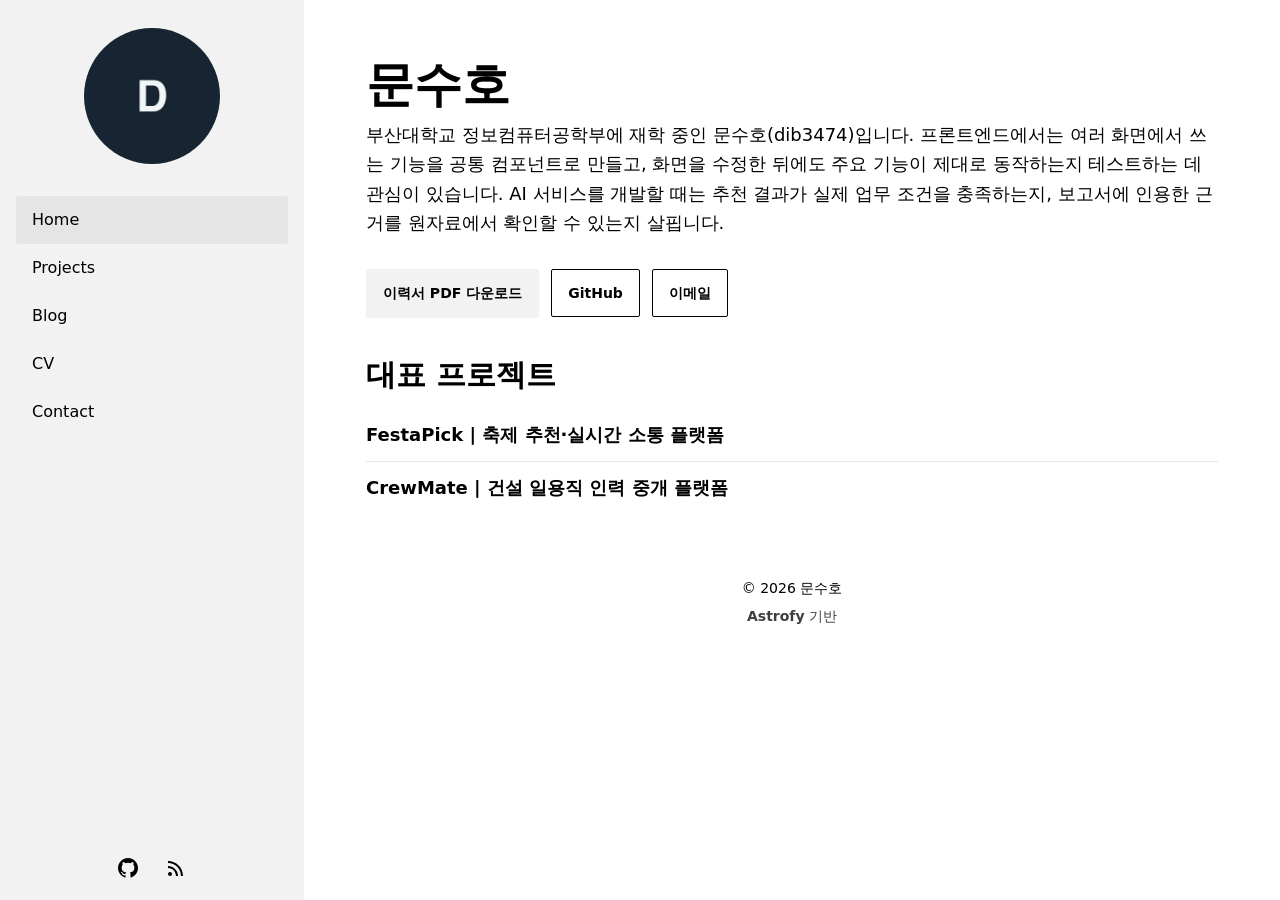
==== commit 3f7a9c89: "Publish Moon Suho portfolio and resume" ====
--- a/index.html
+++ b/index.html
@@ -1 +1 @@
-<!DOCTYPE html><html lang="ko" data-theme="lofi"><head><!-- Global Metadata --><meta charset="utf-8"><meta name="viewport" content="width=device-width,initial-scale=1"><link rel="icon" type="image/svg+xml" href="/favicon.svg"><meta name="generator" content="Astro v7.4.13"><!-- Primary Meta Tags --><title>dib3474 | 포트폴리오와 기술 블로그</title><meta name="title" content="dib3474 | 포트폴리오와 기술 블로그"><meta name="description" content="dib3474의 포트폴리오, 프로젝트, 이력서와 기술 블로그입니다."><!-- Open Graph / Facebook --><meta property="og:type" content="website"><meta property="og:url" content="https://dib3474.github.io/"><meta property="og:title" content="dib3474 | 포트폴리오와 기술 블로그"><meta property="og:description" content="dib3474의 포트폴리오, 프로젝트, 이력서와 기술 블로그입니다."><meta property="og:image" content="https://dib3474.github.io/social_img.webp"><!-- Twitter --><meta property="twitter:card" content="summary_large_image"><meta property="twitter:url" content="https://dib3474.github.io/"><meta property="twitter:title" content="dib3474 | 포트폴리오와 기술 블로그"><meta property="twitter:description" content="dib3474의 포트폴리오, 프로젝트, 이력서와 기술 블로그입니다."><meta property="twitter:image" content="https://dib3474.github.io/social_img.webp"><meta name="astro-view-transitions-enabled" content="true"><meta name="astro-view-transitions-fallback" content="animate"><script type="module" src="/_astro/ClientRouter.astro_astro_type_script_index_0_lang.CnDxeVtR.js"></script><link rel="stylesheet" href="/_astro/BaseLayout.DEWLMNiF.css"></head><body><div class="bg-base-100 drawer lg:drawer-open"><input id="my-drawer" type="checkbox" class="drawer-toggle"><div class="drawer-content bg-base-100"><div class="sticky lg:hidden top-0 z-30 flex h-16 w-full justify-center bg-opacity-90 backdrop-blur transition-all duration-100 bg-base-100 text-base-content shadow-sm"><div class="navbar"><div class="navbar-start"><label for="my-drawer" class="btn btn-square btn-ghost"><svg xmlns="http://www.w3.org/2000/svg" fill="none" viewBox="0 0 24 24" class="inline-block w-5 h-5 stroke-current"><path stroke-linecap="round" stroke-linejoin="round" stroke-width="2" d="M4 6h16M4 12h16M4 18h16"></path></svg></label></div><div class="navbar-center"><a class="btn btn-ghost normal-case text-xl" href="/">Manuel Ernesto ⚡️</a></div><div class="navbar-end"></div></div></div><div class="md:flex md:justify-center"><main class="p-6 pt-10 lg:max-w-[900px] max-w-[100vw]"><section class="pb-12 mt-5"><p class="text-xl py-1">안녕하세요</p><h1 class="text-5xl font-bold">dib3474입니다</h1><p class="text-lg py-3">프로젝트를 만들며 배운 점과 기술 실습에서 겪은 시행착오를 기록합니다.</p><div class="mt-5 flex flex-wrap gap-3"><a href="https://github.com/dib3474" target="_blank" rel="noopener noreferrer" class="btn btn-outline">GitHub 방문</a></div></section><section><h2 class="text-3xl font-bold mb-2">대표 프로젝트</h2><div class="rounded-lg bg-base-100 hover:shadow-xl transition ease-in-out hover:scale-[102%]"><a class="hero-content flex-col md:flex-row" href="https://github.com/dib3474/dib3474.github.io" target="_blank" rel="noopener noreferrer"><img src="/post_img.webp" alt="개인 포트폴리오와 기술 블로그" loading="lazy" decoding="async" width="750" height="422" class="max-w-full md:max-w-[13rem] rounded-lg"><div class="grow w-full"><h2 class="text-xl font-bold">개인 포트폴리오와 기술 블로그<span class="badge badge-secondary mx-2">Astro</span></h2><p class="py-1 text-1xl">Astrofy 템플릿으로 만들고 GitHub Pages에 배포하는 개인 웹사이트입니다.</p></div></a></div></section><section><h2 class="text-3xl font-bold mb-5 mt-10">최근 블로그 글</h2><div class="rounded-lg bg-base-100 hover:shadow-xl transition ease-in-out hover:scale-[102%]"><a class="hero-content flex-col md:flex-row" href="/blog/first-post/" target="_self"><img src="/post_img.webp" alt="Astrofy와 GitHub Pages로 포트폴리오 블로그 시작하기" loading="lazy" decoding="async" width="750" height="422" class="max-w-full md:max-w-[13rem] rounded-lg"><div class="grow w-full"><h2 class="text-xl font-bold">Astrofy와 GitHub Pages로 포트폴리오 블로그 시작하기</h2><p class="py-1 text-1xl">Astrofy로 포트폴리오와 블로그를 구성하고 GitHub Pages에 배포하는 과정을 정리합니다.</p></div></a></div><div class="divider my-0"></div></section></main></div><footer class="footer footer-center block mb-5 pt-10"><div class="pb-2">&copy; 2026 dib3474</div><div class="inline opacity-75"><a href="https://github.com/manuelernestog/astrofy" target="_blank" rel="noopener noreferrer" class="font-bold">Astrofy</a> 기반</div></footer></div><div class="drawer-side z-40"><label for="my-drawer" class="drawer-overlay"></label><aside class="px-2 pt-2 h-auto min-h-full w-[19rem] bg-base-200 text-base-content flex flex-col"><div class="w-fit mx-auto mt-5 mb-6"><a href="/"><div class="avatar transition ease-in-out hover:scale-[102%] block m-auto"><div class="w-[8.5rem]"><img src="/profile.webp" alt="dib3474 프로필" loading="lazy" decoding="async" width="300" height="300" class="mask mask-circle"></div></div></a></div><ul class="menu grow shrink menu-md overflow-y-auto"><li><a id="home" class="py-3 text-base bg-base-300" href="/" aria-current="page">Home</a></li><li><a id="projects" class="py-3 text-base" href="/projects/">Projects</a></li><li><a id="blog" class="py-3 text-base" href="/blog/">Blog</a></li><li><a id="cv" class="py-3 text-base" href="/cv/">CV</a></li></ul><div class="block sticky pointer-events-none bottom-10 bg-base-200 justify-center h-12 [mask-image:linear-gradient(transparent,#000000)]"></div><div class="social-icons px-4 pb-5 pt-1 flex self-center justify-center sticky bottom-0 bg-base-200"><a href="https://github.com/dib3474" target="_blank" rel="noopener noreferrer" class="mx-3" aria-label="GitHub" title="GitHub"><svg xmlns="http://www.w3.org/2000/svg" width="24" height="24" viewBox="0 0 24 24" style="fill: currentColor;transform: ;msFilter:;"><path fill-rule="evenodd" clip-rule="evenodd" d="M12.026 2c-5.509 0-9.974 4.465-9.974 9.974 0 4.406 2.857 8.145 6.821 9.465.499.09.679-.217.679-.481 0-.237-.008-.865-.011-1.696-2.775.602-3.361-1.338-3.361-1.338-.452-1.152-1.107-1.459-1.107-1.459-.905-.619.069-.605.069-.605 1.002.07 1.527 1.028 1.527 1.028.89 1.524 2.336 1.084 2.902.829.091-.645.351-1.085.635-1.334-2.214-.251-4.542-1.107-4.542-4.93 0-1.087.389-1.979 1.024-2.675-.101-.253-.446-1.268.099-2.64 0 0 .837-.269 2.742 1.021a9.582 9.582 0 0 1 2.496-.336 9.554 9.554 0 0 1 2.496.336c1.906-1.291 2.742-1.021 2.742-1.021.545 1.372.203 2.387.099 2.64.64.696 1.024 1.587 1.024 2.675 0 3.833-2.33 4.675-4.552 4.922.355.308.675.916.675 1.846 0 1.334-.012 2.41-.012 2.737 0 .267.178.577.687.479C19.146 20.115 22 16.379 22 11.974 22 6.465 17.535 2 12.026 2z"></path></svg></a><a href="/rss.xml" target="_blank" rel="noopener noreferrer" class="mx-3" aria-label="RSS Feed" title="RSS Feed"><svg xmlns="http://www.w3.org/2000/svg" width="24" height="24" viewBox="0 0 24 24" style="fill: currentColor;transform: ;msFilter:;"><path d="M19 20.001C19 11.729 12.271 5 4 5v2c7.168 0 13 5.832 13 13.001h2z"></path><path d="M12 20.001h2C14 14.486 9.514 10 4 10v2c4.411 0 8 3.589 8 8.001z"></path><circle cx="6" cy="18" r="2"></circle></svg></a></div></aside></div></div></body></html>+<!DOCTYPE html><html lang="ko" data-theme="lofi"><head><!-- Global Metadata --><meta charset="utf-8"><meta name="viewport" content="width=device-width,initial-scale=1"><link rel="icon" type="image/webp" href="/profile.webp"><meta name="generator" content="Astro v7.4.13"><!-- Primary Meta Tags --><title>문수호 | 개발 포트폴리오</title><meta name="title" content="문수호 | 개발 포트폴리오"><meta name="description" content="문수호의 개발 포트폴리오입니다. FestaPick과 CrewMate에서 맡은 역할과 프로젝트 결과, 이력서를 소개합니다."><!-- Open Graph / Facebook --><meta property="og:type" content="website"><meta property="og:url" content="https://dib3474.github.io/"><meta property="og:title" content="문수호 | 개발 포트폴리오"><meta property="og:description" content="문수호의 개발 포트폴리오입니다. FestaPick과 CrewMate에서 맡은 역할과 프로젝트 결과, 이력서를 소개합니다."><meta property="og:image" content="https://dib3474.github.io/profile.webp"><!-- Twitter --><meta property="twitter:card" content="summary"><meta property="twitter:url" content="https://dib3474.github.io/"><meta property="twitter:title" content="문수호 | 개발 포트폴리오"><meta property="twitter:description" content="문수호의 개발 포트폴리오입니다. FestaPick과 CrewMate에서 맡은 역할과 프로젝트 결과, 이력서를 소개합니다."><meta property="twitter:image" content="https://dib3474.github.io/profile.webp"><meta name="astro-view-transitions-enabled" content="true"><meta name="astro-view-transitions-fallback" content="animate"><script type="module" src="/_astro/ClientRouter.astro_astro_type_script_index_0_lang.CnDxeVtR.js"></script><link rel="stylesheet" href="/_astro/BaseLayout.CUm2Fnc2.css"></head><body><div class="bg-base-100 drawer lg:drawer-open"><input id="my-drawer" type="checkbox" class="drawer-toggle"><div class="drawer-content bg-base-100"><div class="sticky lg:hidden top-0 z-30 flex h-16 w-full justify-center bg-opacity-90 backdrop-blur transition-all duration-100 bg-base-100 text-base-content shadow-sm"><div class="navbar"><div class="navbar-start"><label for="my-drawer" class="btn btn-square btn-ghost"><svg xmlns="http://www.w3.org/2000/svg" fill="none" viewBox="0 0 24 24" class="inline-block w-5 h-5 stroke-current"><path stroke-linecap="round" stroke-linejoin="round" stroke-width="2" d="M4 6h16M4 12h16M4 18h16"></path></svg></label></div><div class="navbar-center"><a class="btn btn-ghost normal-case text-xl" href="/">문수호 | 개발 포트폴리오</a></div><div class="navbar-end"></div></div></div><div class="md:flex md:justify-center"><main class="p-6 pt-10 lg:max-w-[900px] max-w-[100vw]"><section class="pb-10 mt-5"><h1 class="text-5xl font-bold">문수호</h1><p class="text-lg py-3 leading-relaxed">부산대학교 정보컴퓨터공학부에 재학 중인 문수호(dib3474)입니다. 프론트엔드에서는 여러 화면에서 쓰는 기능을 공통 컴포넌트로 만들고, 화면을 수정한 뒤에도 주요 기능이 제대로 동작하는지 테스트하는 데 관심이 있습니다. AI 서비스를 개발할 때는 추천 결과가 실제 업무 조건을 충족하는지, 보고서에 인용한 근거를 원자료에서 확인할 수 있는지 살핍니다.</p><div class="mt-5 flex flex-wrap gap-3"><a class="btn" href="/resume.pdf" download="문수호-이력서.pdf">이력서 PDF 다운로드</a><a href="https://github.com/dib3474" class="btn btn-outline">GitHub</a><a class="btn btn-outline" href="mailto:dib3474@gmail.com">이메일</a></div></section><section><h2 class="text-3xl font-bold mb-4">대표 프로젝트</h2><ul class="divide-y divide-base-300"><li><a class="link link-hover block py-3 text-lg font-semibold" href="/projects/#festapick--축제-추천실시간-소통-플랫폼">FestaPick | 축제 추천·실시간 소통 플랫폼</a></li><li><a class="link link-hover block py-3 text-lg font-semibold" href="/projects/#crewmate--건설-일용직-인력-중개-플랫폼">CrewMate | 건설 일용직 인력 중개 플랫폼</a></li></ul></section></main></div><footer class="footer footer-center block mb-5 pt-10"><div class="pb-2">&copy; 2026 문수호</div><div class="inline opacity-75"><a href="https://github.com/manuelernestog/astrofy" target="_blank" rel="noopener noreferrer" class="font-bold">Astrofy</a> 기반</div></footer></div><div class="drawer-side z-40"><label for="my-drawer" class="drawer-overlay"></label><aside class="px-2 pt-2 h-auto min-h-full w-[19rem] bg-base-200 text-base-content flex flex-col"><div class="w-fit mx-auto mt-5 mb-6"><a href="/"><div class="avatar transition ease-in-out hover:scale-[102%] block m-auto"><div class="w-[8.5rem]"><img src="/profile.webp" alt="문수호 프로필" loading="lazy" decoding="async" width="300" height="300" class="mask mask-circle"></div></div></a></div><ul class="menu grow shrink menu-md overflow-y-auto"><li><a id="home" class="py-3 text-base bg-base-300" href="/" aria-current="page">Home</a></li><li><a id="projects" class="py-3 text-base" href="/projects/">Projects</a></li><li><a id="blog" class="py-3 text-base" href="/blog/">Blog</a></li><li><a id="cv" class="py-3 text-base" href="/cv/">CV</a></li><li><a class="py-3 text-base" href="mailto:dib3474@gmail.com">Contact</a></li></ul><div class="block sticky pointer-events-none bottom-10 bg-base-200 justify-center h-12 [mask-image:linear-gradient(transparent,#000000)]"></div><div class="social-icons px-4 pb-5 pt-1 flex self-center justify-center sticky bottom-0 bg-base-200"><a href="https://github.com/dib3474" target="_blank" rel="noopener noreferrer" class="mx-3" aria-label="GitHub" title="GitHub"><svg xmlns="http://www.w3.org/2000/svg" width="24" height="24" viewBox="0 0 24 24" style="fill: currentColor;transform: ;msFilter:;"><path fill-rule="evenodd" clip-rule="evenodd" d="M12.026 2c-5.509 0-9.974 4.465-9.974 9.974 0 4.406 2.857 8.145 6.821 9.465.499.09.679-.217.679-.481 0-.237-.008-.865-.011-1.696-2.775.602-3.361-1.338-3.361-1.338-.452-1.152-1.107-1.459-1.107-1.459-.905-.619.069-.605.069-.605 1.002.07 1.527 1.028 1.527 1.028.89 1.524 2.336 1.084 2.902.829.091-.645.351-1.085.635-1.334-2.214-.251-4.542-1.107-4.542-4.93 0-1.087.389-1.979 1.024-2.675-.101-.253-.446-1.268.099-2.64 0 0 .837-.269 2.742 1.021a9.582 9.582 0 0 1 2.496-.336 9.554 9.554 0 0 1 2.496.336c1.906-1.291 2.742-1.021 2.742-1.021.545 1.372.203 2.387.099 2.64.64.696 1.024 1.587 1.024 2.675 0 3.833-2.33 4.675-4.552 4.922.355.308.675.916.675 1.846 0 1.334-.012 2.41-.012 2.737 0 .267.178.577.687.479C19.146 20.115 22 16.379 22 11.974 22 6.465 17.535 2 12.026 2z"></path></svg></a><a href="/rss.xml" target="_blank" rel="noopener noreferrer" class="mx-3" aria-label="RSS Feed" title="RSS Feed"><svg xmlns="http://www.w3.org/2000/svg" width="24" height="24" viewBox="0 0 24 24" style="fill: currentColor;transform: ;msFilter:;"><path d="M19 20.001C19 11.729 12.271 5 4 5v2c7.168 0 13 5.832 13 13.001h2z"></path><path d="M12 20.001h2C14 14.486 9.514 10 4 10v2c4.411 0 8 3.589 8 8.001z"></path><circle cx="6" cy="18" r="2"></circle></svg></a></div></aside></div></div></body></html>
--- a/_astro/BaseLayout.CUm2Fnc2.css
+++ b/_astro/BaseLayout.CUm2Fnc2.css
@@ -0,0 +1 @@
+*,:before,:after,::backdrop{--tw-border-spacing-x:0;--tw-border-spacing-y:0;--tw-translate-x:0;--tw-translate-y:0;--tw-rotate:0;--tw-skew-x:0;--tw-skew-y:0;--tw-scale-x:1;--tw-scale-y:1;--tw-pan-x: ;--tw-pan-y: ;--tw-pinch-zoom: ;--tw-scroll-snap-strictness:proximity;--tw-gradient-from-position: ;--tw-gradient-via-position: ;--tw-gradient-to-position: ;--tw-ordinal: ;--tw-slashed-zero: ;--tw-numeric-figure: ;--tw-numeric-spacing: ;--tw-numeric-fraction: ;--tw-ring-inset: ;--tw-ring-offset-width:0px;--tw-ring-offset-color:#fff;--tw-ring-color:#3b82f680;--tw-ring-offset-shadow:0 0 #0000;--tw-ring-shadow:0 0 #0000;--tw-shadow:0 0 #0000;--tw-shadow-colored:0 0 #0000;--tw-blur: ;--tw-brightness: ;--tw-contrast: ;--tw-grayscale: ;--tw-hue-rotate: ;--tw-invert: ;--tw-saturate: ;--tw-sepia: ;--tw-drop-shadow: ;--tw-backdrop-blur: ;--tw-backdrop-brightness: ;--tw-backdrop-contrast: ;--tw-backdrop-grayscale: ;--tw-backdrop-hue-rotate: ;--tw-backdrop-invert: ;--tw-backdrop-opacity: ;--tw-backdrop-saturate: ;--tw-backdrop-sepia: ;--tw-contain-size: ;--tw-contain-layout: ;--tw-contain-paint: ;--tw-contain-style: }*,:before,:after{box-sizing:border-box;border:0 solid #e5e7eb}:before,:after{--tw-content:""}html,:host{-webkit-text-size-adjust:100%;-moz-tab-size:4;-o-tab-size:4;tab-size:4;font-feature-settings:normal;font-variation-settings:normal;-webkit-tap-highlight-color:transparent;font-family:ui-sans-serif,system-ui,sans-serif,Apple Color Emoji,Segoe UI Emoji,Segoe UI Symbol,Noto Color Emoji;line-height:1.5}body{line-height:inherit;margin:0}hr{height:0;color:inherit;border-top-width:1px}abbr:where([title]){text-decoration:underline dotted}h1,h2,h3,h4,h5,h6{font-size:inherit;font-weight:inherit}a{color:inherit;text-decoration:inherit}b,strong{font-weight:bolder}code,kbd,samp,pre{font-feature-settings:normal;font-variation-settings:normal;font-family:ui-monospace,SFMono-Regular,Menlo,Monaco,Consolas,Liberation Mono,Courier New,monospace;font-size:1em}small{font-size:80%}sub,sup{vertical-align:baseline;font-size:75%;line-height:0;position:relative}sub{bottom:-.25em}sup{top:-.5em}table{text-indent:0;border-color:inherit;border-collapse:collapse}button,input,optgroup,select,textarea{font-feature-settings:inherit;font-variation-settings:inherit;font-family:inherit;font-size:100%;font-weight:inherit;line-height:inherit;letter-spacing:inherit;color:inherit;margin:0;padding:0}button,select{text-transform:none}button,input:where([type=button]),input:where([type=reset]),input:where([type=submit]){-webkit-appearance:button;background-color:#0000;background-image:none}:-moz-focusring{outline:auto}:-moz-ui-invalid{box-shadow:none}progress{vertical-align:baseline}::-webkit-inner-spin-button,::-webkit-outer-spin-button{height:auto}[type=search]{-webkit-appearance:textfield;outline-offset:-2px}::-webkit-search-decoration{-webkit-appearance:none}::-webkit-file-upload-button{-webkit-appearance:button;font:inherit}summary{display:list-item}blockquote,dl,dd,h1,h2,h3,h4,h5,h6,hr,figure,p,pre{margin:0}fieldset{margin:0;padding:0}legend{padding:0}ol,ul,menu{margin:0;padding:0;list-style:none}dialog{padding:0}textarea{resize:vertical}input::-moz-placeholder,textarea::-moz-placeholder{opacity:1;color:#9ca3af}input::placeholder,textarea::placeholder{opacity:1;color:#9ca3af}button,[role=button]{cursor:pointer}:disabled{cursor:default}img,svg,video,canvas,audio,iframe,embed,object{vertical-align:middle;display:block}img,video{max-width:100%;height:auto}[hidden]:where(:not([hidden=until-found])){display:none}:root,[data-theme]{background-color:var(--fallback-b1,oklch(var(--b1)/1));color:var(--fallback-bc,oklch(var(--bc)/1))}@supports not (color:oklch(0% 0 0)){:root{color-scheme:light;--fallback-p:#491eff;--fallback-pc:#d4dbff;--fallback-s:#ff41c7;--fallback-sc:#fff9fc;--fallback-a:#00cfbd;--fallback-ac:#00100d;--fallback-n:#2b3440;--fallback-nc:#d7dde4;--fallback-b1:#fff;--fallback-b2:#e5e6e6;--fallback-b3:#e5e6e6;--fallback-bc:#1f2937;--fallback-in:#00b3f0;--fallback-inc:#000;--fallback-su:#00ca92;--fallback-suc:#000;--fallback-wa:#ffc22d;--fallback-wac:#000;--fallback-er:#ff6f70;--fallback-erc:#000}@media (prefers-color-scheme:dark){:root{color-scheme:dark;--fallback-p:#7582ff;--fallback-pc:#050617;--fallback-s:#ff71cf;--fallback-sc:#190211;--fallback-a:#00c7b5;--fallback-ac:#000e0c;--fallback-n:#2a323c;--fallback-nc:#a6adbb;--fallback-b1:#1d232a;--fallback-b2:#191e24;--fallback-b3:#15191e;--fallback-bc:#a6adbb;--fallback-in:#00b3f0;--fallback-inc:#000;--fallback-su:#00ca92;--fallback-suc:#000;--fallback-wa:#ffc22d;--fallback-wac:#000;--fallback-er:#ff6f70;--fallback-erc:#000}}}html{-webkit-tap-highlight-color:transparent}*{scrollbar-color:color-mix(in oklch, currentColor 35%, transparent) transparent}:hover{scrollbar-color:color-mix(in oklch, currentColor 60%, transparent) transparent}:root{color-scheme:light;--in:72.06% .191 231.6;--su:64.8% .15 160;--wa:84.71% .199 83.87;--er:71.76% .221 22.18;--pc:89.824% .06192 275.75;--ac:15.352% .0368 183.61;--inc:0% 0 0;--suc:0% 0 0;--wac:0% 0 0;--erc:0% 0 0;--rounded-box:1rem;--rounded-btn:.5rem;--rounded-badge:1.9rem;--animation-btn:.25s;--animation-input:.2s;--btn-focus-scale:.95;--border-btn:1px;--tab-border:1px;--tab-radius:.5rem;--p:49.12% .3096 275.75;--s:69.71% .329 342.55;--sc:98.71% .0106 342.55;--a:76.76% .184 183.61;--n:32.1785% .02476 255.702;--nc:89.4994% .011585 252.096;--b1:100% 0 0;--b2:96.1151% 0 0;--b3:92.4169% .00108 197.138;--bc:27.8078% .029596 256.848}@media (prefers-color-scheme:dark){:root{color-scheme:dark;--in:72.06% .191 231.6;--su:64.8% .15 160;--wa:84.71% .199 83.87;--er:71.76% .221 22.18;--pc:13.138% .0392 275.75;--sc:14.96% .052 342.55;--ac:14.902% .0334 183.61;--inc:0% 0 0;--suc:0% 0 0;--wac:0% 0 0;--erc:0% 0 0;--rounded-box:1rem;--rounded-btn:.5rem;--rounded-badge:1.9rem;--animation-btn:.25s;--animation-input:.2s;--btn-focus-scale:.95;--border-btn:1px;--tab-border:1px;--tab-radius:.5rem;--p:65.69% .196 275.75;--s:74.8% .26 342.55;--a:74.51% .167 183.61;--n:31.3815% .021108 254.139;--nc:74.6477% .0216 264.436;--b1:25.3267% .015896 252.418;--b2:23.2607% .013807 253.101;--b3:21.1484% .01165 254.088;--bc:74.6477% .0216 264.436}}[data-theme=light]{color-scheme:light;--in:72.06% .191 231.6;--su:64.8% .15 160;--wa:84.71% .199 83.87;--er:71.76% .221 22.18;--pc:89.824% .06192 275.75;--ac:15.352% .0368 183.61;--inc:0% 0 0;--suc:0% 0 0;--wac:0% 0 0;--erc:0% 0 0;--rounded-box:1rem;--rounded-btn:.5rem;--rounded-badge:1.9rem;--animation-btn:.25s;--animation-input:.2s;--btn-focus-scale:.95;--border-btn:1px;--tab-border:1px;--tab-radius:.5rem;--p:49.12% .3096 275.75;--s:69.71% .329 342.55;--sc:98.71% .0106 342.55;--a:76.76% .184 183.61;--n:32.1785% .02476 255.702;--nc:89.4994% .011585 252.096;--b1:100% 0 0;--b2:96.1151% 0 0;--b3:92.4169% .00108 197.138;--bc:27.8078% .029596 256.848}[data-theme=dark]{color-scheme:dark;--in:72.06% .191 231.6;--su:64.8% .15 160;--wa:84.71% .199 83.87;--er:71.76% .221 22.18;--pc:13.138% .0392 275.75;--sc:14.96% .052 342.55;--ac:14.902% .0334 183.61;--inc:0% 0 0;--suc:0% 0 0;--wac:0% 0 0;--erc:0% 0 0;--rounded-box:1rem;--rounded-btn:.5rem;--rounded-badge:1.9rem;--animation-btn:.25s;--animation-input:.2s;--btn-focus-scale:.95;--border-btn:1px;--tab-border:1px;--tab-radius:.5rem;--p:65.69% .196 275.75;--s:74.8% .26 342.55;--a:74.51% .167 183.61;--n:31.3815% .021108 254.139;--nc:74.6477% .0216 264.436;--b1:25.3267% .015896 252.418;--b2:23.2607% .013807 253.101;--b3:21.1484% .01165 254.088;--bc:74.6477% .0216 264.436}[data-theme=cupcake]{color-scheme:light;--in:72.06% .191 231.6;--su:64.8% .15 160;--wa:84.71% .199 83.87;--er:71.76% .221 22.18;--pc:15.2344% .017892 200.027;--sc:15.787% .020249 356.3;--ac:15.8762% .029206 78.6188;--nc:84.7148% .013247 313.19;--inc:0% 0 0;--suc:0% 0 0;--wac:0% 0 0;--erc:0% 0 0;--rounded-box:1rem;--rounded-badge:1.9rem;--animation-btn:.25s;--animation-input:.2s;--btn-focus-scale:.95;--border-btn:1px;--p:76.172% .089459 200.027;--s:78.9351% .101246 356.3;--a:79.3811% .146032 78.6188;--n:23.5742% .066235 313.19;--b1:97.7882% .00418 56.3756;--b2:93.9822% .007638 61.4493;--b3:91.5861% .006811 53.4405;--bc:23.5742% .066235 313.19;--rounded-btn:1.9rem;--tab-border:2px;--tab-radius:.7rem}[data-theme=bumblebee]{color-scheme:light;--b2:93% 0 0;--b3:86% 0 0;--in:72.06% .191 231.6;--su:64.8% .15 160;--wa:84.71% .199 83.87;--er:71.76% .221 22.18;--bc:20% 0 0;--ac:16.254% .0314 56.52;--nc:82.55% .015 281.99;--inc:0% 0 0;--suc:0% 0 0;--wac:0% 0 0;--erc:0% 0 0;--rounded-box:1rem;--rounded-btn:.5rem;--rounded-badge:1.9rem;--animation-btn:.25s;--animation-input:.2s;--btn-focus-scale:.95;--border-btn:1px;--tab-border:1px;--tab-radius:.5rem;--p:89.51% .2132 96.61;--pc:38.92% .046 96.61;--s:80.39% .194 70.76;--sc:39.38% .068 70.76;--a:81.27% .157 56.52;--n:12.75% .075 281.99;--b1:100% 0 0}[data-theme=emerald]{color-scheme:light;--b2:93% 0 0;--b3:86% 0 0;--in:72.06% .191 231.6;--su:64.8% .15 160;--wa:84.71% .199 83.87;--er:71.76% .221 22.18;--inc:0% 0 0;--suc:0% 0 0;--wac:0% 0 0;--erc:0% 0 0;--rounded-box:1rem;--rounded-btn:.5rem;--rounded-badge:1.9rem;--border-btn:1px;--tab-border:1px;--tab-radius:.5rem;--p:76.6626% .135433 153.45;--pc:33.3872% .040618 162.24;--s:61.3028% .202368 261.294;--sc:100% 0 0;--a:72.7725% .149783 33.2004;--ac:0% 0 0;--n:35.5192% .032071 262.989;--nc:98.4625% .001706 247.839;--b1:100% 0 0;--bc:35.5192% .032071 262.989;--animation-btn:0;--animation-input:0;--btn-focus-scale:1}[data-theme=corporate]{color-scheme:light;--b2:93% 0 0;--b3:86% 0 0;--in:72.06% .191 231.6;--su:64.8% .15 160;--wa:84.71% .199 83.87;--er:71.76% .221 22.18;--pc:12.078% .0456 269.1;--sc:13.0739% .010951 256.688;--ac:15.3934% .022799 163.579;--inc:0% 0 0;--suc:0% 0 0;--wac:0% 0 0;--erc:0% 0 0;--border-btn:1px;--tab-border:1px;--p:60.39% .228 269.1;--s:65.3694% .054756 256.688;--a:76.9669% .113994 163.579;--n:22.3899% .031305 278.072;--nc:95.8796% .008588 247.915;--b1:100% 0 0;--bc:22.3899% .031305 278.072;--rounded-box:.25rem;--rounded-btn:.125rem;--rounded-badge:.125rem;--tab-radius:.25rem;--animation-btn:0;--animation-input:0;--btn-focus-scale:1}[data-theme=synthwave]{color-scheme:dark;--b2:20.2941% .076211 287.836;--b3:18.7665% .070475 287.836;--pc:14.4421% .031903 342.009;--sc:15.6543% .02362 227.382;--ac:17.608% .0412 93.72;--rounded-box:1rem;--rounded-btn:.5rem;--rounded-badge:1.9rem;--animation-btn:.25s;--animation-input:.2s;--btn-focus-scale:.95;--border-btn:1px;--tab-border:1px;--tab-radius:.5rem;--p:72.2105% .159514 342.009;--s:78.2714% .118101 227.382;--a:88.04% .206 93.72;--n:25.5554% .103537 286.508;--nc:97.9365% .00819 301.358;--b1:21.8216% .081948 287.836;--bc:97.9365% .00819 301.358;--in:76.5197% .12273 231.832;--inc:23.5017% .096418 290.33;--su:86.0572% .115038 178.625;--suc:23.5017% .096418 290.33;--wa:85.531% .122117 93.7222;--wac:23.5017% .096418 290.33;--er:73.7005% .121339 32.6393;--erc:23.5017% .096418 290.33}[data-theme=retro]{color-scheme:light;--inc:90.923% .043042 262.881;--suc:12.541% .033982 149.214;--wac:13.3168% .031484 58.3183;--erc:13.144% .0398 27.33;--animation-btn:.25s;--animation-input:.2s;--btn-focus-scale:.95;--border-btn:1px;--tab-border:1px;--p:76.8664% .104092 22.6647;--pc:26.5104% .006243 .522862;--s:80.7415% .052534 159.095;--sc:26.5104% .006243 .522862;--a:70.3919% .125455 52.9534;--ac:26.5104% .006243 .522862;--n:28.4181% .009519 355.534;--nc:92.5604% .025113 89.2173;--b1:91.6374% .034554 90.5158;--b2:88.2722% .049418 91.7743;--b3:84.133% .065952 90.8567;--bc:26.5104% .006243 .522862;--in:54.615% .215208 262.881;--su:62.7052% .169912 149.214;--wa:66.584% .157422 58.3183;--er:65.72% .199 27.33;--rounded-box:.4rem;--rounded-btn:.4rem;--rounded-badge:.4rem;--tab-radius:.4rem}[data-theme=cyberpunk]{color-scheme:light;--b2:87.8943% .16647 104.32;--b3:81.2786% .15394 104.32;--in:72.06% .191 231.6;--su:64.8% .15 160;--wa:84.71% .199 83.87;--er:71.76% .221 22.18;--bc:18.902% .0358 104.32;--pc:14.844% .0418 6.35;--sc:16.666% .0368 204.72;--ac:14.372% .04352 310.43;--inc:0% 0 0;--suc:0% 0 0;--wac:0% 0 0;--erc:0% 0 0;--animation-btn:.25s;--animation-input:.2s;--btn-focus-scale:.95;--border-btn:1px;--tab-border:1px;--p:74.22% .209 6.35;--s:83.33% .184 204.72;--a:71.86% .2176 310.43;--n:23.04% .065 269.31;--nc:94.51% .179 104.32;--b1:94.51% .179 104.32;--rounded-box:0;--rounded-btn:0;--rounded-badge:0;--tab-radius:0;font-family:ui-monospace,SFMono-Regular,Menlo,Monaco,Consolas,Liberation Mono,Courier New,monospace}[data-theme=valentine]{color-scheme:light;--b2:88.0567% .024834 337.063;--b3:81.4288% .022964 337.063;--pc:13.7239% .030755 15.0665;--sc:14.3942% .029258 293.19;--ac:14.2537% .014961 197.829;--inc:90.923% .043042 262.881;--suc:12.541% .033982 149.214;--wac:13.3168% .031484 58.3183;--erc:14.614% .0414 27.33;--rounded-box:1rem;--rounded-badge:1.9rem;--animation-btn:.25s;--animation-input:.2s;--btn-focus-scale:.95;--border-btn:1px;--tab-border:1px;--p:68.6197% .153774 15.0665;--s:71.971% .14629 293.19;--a:71.2685% .074804 197.829;--n:54.6053% .143342 358.005;--nc:90.2701% .037202 336.955;--b1:94.6846% .026703 337.063;--bc:37.3085% .081131 4.60643;--in:54.615% .215208 262.881;--su:62.7052% .169912 149.214;--wa:66.584% .157422 58.3183;--er:73.07% .207 27.33;--rounded-btn:1.9rem;--tab-radius:.7rem}[data-theme=halloween]{color-scheme:dark;--b2:23.0416% 0 0;--b3:21.3072% 0 0;--bc:84.9552% 0 0;--sc:89.196% .0496 305.03;--nc:84.8742% .009322 65.6815;--inc:90.923% .043042 262.881;--suc:12.541% .033982 149.214;--wac:13.3168% .031484 58.3183;--erc:13.144% .0398 27.33;--rounded-box:1rem;--rounded-btn:.5rem;--rounded-badge:1.9rem;--animation-btn:.25s;--animation-input:.2s;--btn-focus-scale:.95;--border-btn:1px;--tab-border:1px;--tab-radius:.5rem;--p:77.48% .204 60.62;--pc:19.6935% .004671 196.779;--s:45.98% .248 305.03;--a:64.8% .223 136.073;--ac:0% 0 0;--n:24.371% .046608 65.6815;--b1:24.7759% 0 0;--in:54.615% .215208 262.881;--su:62.7052% .169912 149.214;--wa:66.584% .157422 58.3183;--er:65.72% .199 27.33}[data-theme=garden]{color-scheme:light;--b2:86.4453% .002011 17.1974;--b3:79.9386% .00186 17.1974;--in:72.06% .191 231.6;--su:64.8% .15 160;--wa:84.71% .199 83.87;--er:71.76% .221 22.18;--sc:89.699% .022197 355.096;--ac:11.2547% .010859 154.39;--inc:0% 0 0;--suc:0% 0 0;--wac:0% 0 0;--erc:0% 0 0;--rounded-box:1rem;--rounded-btn:.5rem;--rounded-badge:1.9rem;--animation-btn:.25s;--animation-input:.2s;--btn-focus-scale:.95;--border-btn:1px;--tab-border:1px;--tab-radius:.5rem;--p:62.45% .278 3.83636;--pc:100% 0 0;--s:48.4952% .110985 355.096;--a:56.2735% .054297 154.39;--n:24.1559% .049362 89.0706;--nc:92.9519% .002163 17.1974;--b1:92.9519% .002163 17.1974;--bc:16.9617% .001664 17.3207}[data-theme=forest]{color-scheme:dark;--b2:17.522% .007709 17.9116;--b3:16.2032% .007129 17.9116;--in:72.06% .191 231.6;--su:64.8% .15 160;--wa:84.71% .199 83.87;--er:71.76% .221 22.18;--bc:83.7682% .001658 17.9116;--sc:13.9553% .027077 168.327;--ac:14.1257% .02389 185.713;--nc:86.1397% .007806 171.365;--inc:0% 0 0;--suc:0% 0 0;--wac:0% 0 0;--erc:0% 0 0;--rounded-box:1rem;--rounded-badge:1.9rem;--animation-btn:.25s;--animation-input:.2s;--btn-focus-scale:.95;--border-btn:1px;--tab-border:1px;--tab-radius:.5rem;--p:68.6283% .185567 148.959;--pc:0% 0 0;--s:69.7764% .135385 168.327;--a:70.6285% .119451 185.713;--n:30.6985% .039032 171.365;--b1:18.8409% .00829 17.9116;--rounded-btn:1.9rem}[data-theme=aqua]{color-scheme:dark;--b2:45.3464% .118611 261.182;--b3:41.9333% .109683 261.182;--bc:89.7519% .025508 261.182;--sc:12.1365% .02175 309.783;--ac:18.6854% .020445 94.5554;--nc:12.2124% .023402 243.761;--inc:90.923% .043042 262.881;--suc:12.541% .033982 149.214;--wac:13.3168% .031484 58.3183;--erc:14.79% .038 27.33;--rounded-box:1rem;--rounded-btn:.5rem;--rounded-badge:1.9rem;--animation-btn:.25s;--animation-input:.2s;--btn-focus-scale:.95;--border-btn:1px;--tab-border:1px;--tab-radius:.5rem;--p:85.6617% .14498 198.646;--pc:40.1249% .068266 197.604;--s:60.6827% .108752 309.783;--a:93.4269% .102225 94.5554;--n:61.0622% .117009 243.761;--b1:48.7596% .127539 261.182;--in:54.615% .215208 262.881;--su:62.7052% .169912 149.214;--wa:66.584% .157422 58.3183;--er:73.95% .19 27.33}[data-theme=lofi]{color-scheme:light;--inc:15.908% .0206 205.9;--suc:18.026% .0306 164.14;--wac:17.674% .027 79.94;--erc:15.732% .03 28.47;--border-btn:1px;--tab-border:1px;--p:15.9066% 0 0;--pc:100% 0 0;--s:21.455% .001566 17.279;--sc:100% 0 0;--a:26.8618% 0 0;--ac:100% 0 0;--n:0% 0 0;--nc:100% 0 0;--b1:100% 0 0;--b2:96.1151% 0 0;--b3:92.268% .001082 17.1793;--bc:0% 0 0;--in:79.54% .103 205.9;--su:90.13% .153 164.14;--wa:88.37% .135 79.94;--er:78.66% .15 28.47;--rounded-box:.25rem;--rounded-btn:.125rem;--rounded-badge:.125rem;--tab-radius:.125rem;--animation-btn:0;--animation-input:0;--btn-focus-scale:1}[data-theme=pastel]{color-scheme:light;--in:72.06% .191 231.6;--su:64.8% .15 160;--wa:84.71% .199 83.87;--er:71.76% .221 22.18;--bc:20% 0 0;--pc:16.6166% .006979 316.874;--sc:17.6153% .009839 8.68836;--ac:17.8419% .012056 170.923;--nc:14.2681% .014702 228.184;--inc:0% 0 0;--suc:0% 0 0;--wac:0% 0 0;--erc:0% 0 0;--rounded-box:1rem;--rounded-badge:1.9rem;--animation-btn:.25s;--animation-input:.2s;--btn-focus-scale:.95;--border-btn:1px;--tab-border:1px;--p:83.0828% .034896 316.874;--s:88.0763% .049197 8.68836;--a:89.2096% .06028 170.923;--n:71.3406% .07351 228.184;--b1:100% 0 0;--b2:98.4625% .001706 247.839;--b3:87.1681% .009339 258.338;--rounded-btn:1.9rem;--tab-radius:.7rem}[data-theme=fantasy]{color-scheme:light;--b2:93% 0 0;--b3:86% 0 0;--in:72.06% .191 231.6;--su:64.8% .15 160;--wa:84.71% .199 83.87;--er:71.76% .221 22.18;--pc:87.49% .0378 325.02;--sc:90.784% .0324 241.36;--ac:15.196% .0408 56.72;--nc:85.5616% .005919 256.848;--inc:0% 0 0;--suc:0% 0 0;--wac:0% 0 0;--erc:0% 0 0;--rounded-box:1rem;--rounded-btn:.5rem;--rounded-badge:1.9rem;--animation-btn:.25s;--animation-input:.2s;--btn-focus-scale:.95;--border-btn:1px;--tab-border:1px;--tab-radius:.5rem;--p:37.45% .189 325.02;--s:53.92% .162 241.36;--a:75.98% .204 56.72;--n:27.8078% .029596 256.848;--b1:100% 0 0;--bc:27.8078% .029596 256.848}[data-theme=wireframe]{color-scheme:light;--bc:20% 0 0;--pc:15.6521% 0 0;--sc:15.6521% 0 0;--ac:15.6521% 0 0;--nc:18.8014% 0 0;--inc:89.0403% .062643 264.052;--suc:90.395% .035372 142.495;--wac:14.1626% .019994 108.702;--erc:12.5591% .051537 29.2339;--animation-btn:.25s;--animation-input:.2s;--btn-focus-scale:.95;--border-btn:1px;--tab-border:1px;--p:78.2604% 0 0;--s:78.2604% 0 0;--a:78.2604% 0 0;--n:94.007% 0 0;--b1:100% 0 0;--b2:94.9119% 0 0;--b3:89.7547% 0 0;--in:45.2014% .313214 264.052;--su:51.9752% .176858 142.495;--wa:70.8131% .099969 108.702;--er:62.7955% .257683 29.2339;--rounded-box:.2rem;--rounded-btn:.2rem;--rounded-badge:.2rem;--tab-radius:.2rem;font-family:Chalkboard,comic sans ms,"sans-serif"}[data-theme=black]{color-scheme:dark;--pc:86.736% 0 0;--sc:86.736% 0 0;--ac:86.736% 0 0;--nc:86.736% 0 0;--inc:89.0403% .062643 264.052;--suc:90.395% .035372 142.495;--wac:19.3597% .042201 109.769;--erc:12.5591% .051537 29.2339;--border-btn:1px;--tab-border:1px;--p:33.6799% 0 0;--s:33.6799% 0 0;--a:33.6799% 0 0;--b1:0% 0 0;--b2:19.1251% 0 0;--b3:26.8618% 0 0;--bc:87.6096% 0 0;--n:33.6799% 0 0;--in:45.2014% .313214 264.052;--su:51.9752% .176858 142.495;--wa:96.7983% .211006 109.769;--er:62.7955% .257683 29.2339;--rounded-box:0;--rounded-btn:0;--rounded-badge:0;--animation-btn:0;--animation-input:0;--btn-focus-scale:1;--tab-radius:0}[data-theme=luxury]{color-scheme:dark;--pc:20% 0 0;--sc:85.5163% .012821 261.069;--ac:87.3349% .010348 338.826;--inc:15.8122% .024356 237.134;--suc:15.6239% .038579 132.154;--wac:17.2255% .027305 102.891;--erc:14.3506% .035271 22.5689;--rounded-box:1rem;--rounded-btn:.5rem;--rounded-badge:1.9rem;--animation-btn:.25s;--animation-input:.2s;--btn-focus-scale:.95;--border-btn:1px;--tab-border:1px;--tab-radius:.5rem;--p:100% 0 0;--s:27.5815% .064106 261.069;--a:36.6744% .051741 338.826;--n:24.27% .057015 59.825;--nc:93.2033% .089631 90.8617;--b1:14.0765% .004386 285.823;--b2:20.2191% .004211 308.229;--b3:29.8961% .003818 308.319;--bc:75.6879% .123666 76.8905;--in:79.0612% .121778 237.134;--su:78.1197% .192894 132.154;--wa:86.1274% .136524 102.891;--er:71.7531% .176357 22.5689}[data-theme=dracula]{color-scheme:dark;--b2:26.8053% .020556 277.509;--b3:24.7877% .019009 277.509;--pc:15.0922% .036614 346.812;--sc:14.8405% .029709 301.883;--ac:16.6785% .024826 66.5585;--nc:87.8891% .006515 275.524;--inc:17.6526% .018676 212.847;--suc:17.4199% .043903 148.025;--wac:19.1068% .026849 112.757;--erc:13.6441% .041266 24.431;--rounded-box:1rem;--rounded-btn:.5rem;--rounded-badge:1.9rem;--animation-btn:.25s;--animation-input:.2s;--btn-focus-scale:.95;--border-btn:1px;--tab-border:1px;--tab-radius:.5rem;--p:75.4611% .18307 346.812;--s:74.2023% .148546 301.883;--a:83.3927% .124132 66.5585;--n:39.4456% .032576 275.524;--b1:28.8229% .022103 277.509;--bc:97.7477% .007913 106.545;--in:88.263% .09338 212.847;--su:87.0995% .219516 148.025;--wa:95.5338% .134246 112.757;--er:68.2204% .206328 24.431}[data-theme=cmyk]{color-scheme:light;--b2:93% 0 0;--b3:86% 0 0;--bc:20% 0 0;--pc:14.3544% .02666 239.443;--sc:12.8953% .040552 359.339;--ac:18.8458% .037948 105.307;--nc:84.3557% 0 0;--inc:13.6952% .0189 217.284;--suc:89.3898% .032505 321.406;--wac:14.2473% .031969 52.0234;--erc:12.4027% .041677 28.7175;--rounded-box:1rem;--rounded-btn:.5rem;--rounded-badge:1.9rem;--animation-btn:.25s;--animation-input:.2s;--btn-focus-scale:.95;--border-btn:1px;--tab-border:1px;--tab-radius:.5rem;--p:71.7722% .133298 239.443;--s:64.4766% .202758 359.339;--a:94.2289% .189741 105.307;--n:21.7787% 0 0;--b1:100% 0 0;--in:68.4759% .094499 217.284;--su:46.949% .162524 321.406;--wa:71.2364% .159843 52.0234;--er:62.0133% .208385 28.7175}[data-theme=autumn]{color-scheme:light;--b2:89.1077% 0 0;--b3:82.4006% 0 0;--bc:19.1629% 0 0;--pc:88.1446% .032232 17.5302;--sc:12.3353% .033821 23.8659;--ac:14.6851% .018999 60.7296;--nc:90.8734% .007475 51.9028;--inc:13.8449% .019596 207.284;--suc:12.199% .016032 174.616;--wac:14.0163% .032982 56.8443;--erc:90.614% .0482 24.16;--rounded-box:1rem;--rounded-btn:.5rem;--rounded-badge:1.9rem;--animation-btn:.25s;--animation-input:.2s;--btn-focus-scale:.95;--border-btn:1px;--tab-border:1px;--tab-radius:.5rem;--p:40.7232% .16116 17.5302;--s:61.6763% .169105 23.8659;--a:73.4253% .094994 60.7296;--n:54.3672% .037374 51.9028;--b1:95.8147% 0 0;--in:69.2245% .097979 207.284;--su:60.9951% .080159 174.616;--wa:70.0817% .164909 56.8443;--er:53.07% .241 24.16}[data-theme=business]{color-scheme:dark;--b2:22.6487% 0 0;--b3:20.944% 0 0;--bc:84.8707% 0 0;--pc:88.3407% .019811 251.474;--sc:12.8185% .005481 229.389;--ac:13.4542% .033545 35.7915;--nc:85.4882% .00265 253.041;--inc:12.5233% .028702 240.034;--suc:14.0454% .018919 156.596;--wac:15.4965% .023141 81.5192;--erc:90.3221% .029356 29.6745;--animation-btn:.25s;--animation-input:.2s;--btn-focus-scale:.95;--border-btn:1px;--tab-border:1px;--tab-radius:.5rem;--p:41.7036% .099057 251.474;--s:64.0924% .027405 229.389;--a:67.271% .167726 35.7915;--n:27.441% .01325 253.041;--b1:24.3535% 0 0;--in:62.6163% .143511 240.034;--su:70.2268% .094594 156.596;--wa:77.4824% .115704 81.5192;--er:51.6105% .14678 29.6745;--rounded-box:.25rem;--rounded-btn:.125rem;--rounded-badge:.125rem}[data-theme=acid]{color-scheme:light;--b2:91.6146% 0 0;--b3:84.7189% 0 0;--bc:19.7021% 0 0;--pc:14.38% .0714 330.76;--sc:14.674% .0448 48.2509;--ac:18.556% .0528 122.963;--nc:84.262% .0256 278.68;--inc:12.144% .0454 252.05;--suc:17.144% .0532 158.53;--wac:18.202% .0424 100.5;--erc:12.968% .0586 29.3492;--animation-btn:.25s;--animation-input:.2s;--btn-focus-scale:.95;--border-btn:1px;--tab-border:1px;--p:71.9% .357 330.76;--s:73.37% .224 48.2509;--a:92.78% .264 122.963;--n:21.31% .128 278.68;--b1:98.5104% 0 0;--in:60.72% .227 252.05;--su:85.72% .266 158.53;--wa:91.01% .212 100.5;--er:64.84% .293 29.3492;--rounded-box:1.25rem;--rounded-btn:1rem;--rounded-badge:1rem;--tab-radius:.7rem}[data-theme=lemonade]{color-scheme:light;--b2:91.8003% .0186 123.72;--b3:84.8906% .0172 123.72;--bc:19.742% .004 123.72;--pc:11.784% .0398 134.6;--sc:15.55% .0392 111.09;--ac:17.078% .0402 100.73;--nc:86.196% .015 108.6;--inc:17.238% .0094 224.14;--suc:17.238% .0094 157.85;--wac:17.238% .0094 102.15;--erc:17.238% .0094 25.85;--rounded-box:1rem;--rounded-btn:.5rem;--rounded-badge:1.9rem;--animation-btn:.25s;--animation-input:.2s;--btn-focus-scale:.95;--border-btn:1px;--tab-border:1px;--tab-radius:.5rem;--p:58.92% .199 134.6;--s:77.75% .196 111.09;--a:85.39% .201 100.73;--n:30.98% .075 108.6;--b1:98.71% .02 123.72;--in:86.19% .047 224.14;--su:86.19% .047 157.85;--wa:86.19% .047 102.15;--er:86.19% .047 25.85}[data-theme=night]{color-scheme:dark;--b2:19.3144% .037037 265.755;--b3:17.8606% .034249 265.755;--bc:84.1536% .007965 265.755;--pc:15.0703% .027798 232.661;--sc:13.6023% .031661 276.935;--ac:14.4721% .035244 350.049;--nc:85.5899% .00737 260.031;--suc:15.6904% .026506 181.912;--wac:16.6486% .027912 82.95;--erc:14.3572% .034051 13.1183;--rounded-box:1rem;--rounded-btn:.5rem;--rounded-badge:1.9rem;--animation-btn:.25s;--animation-input:.2s;--btn-focus-scale:.95;--border-btn:1px;--tab-border:1px;--tab-radius:.5rem;--p:75.3513% .138989 232.661;--s:68.0113% .158303 276.935;--a:72.3603% .176218 350.049;--n:27.9495% .036848 260.031;--b1:20.7682% .039824 265.755;--in:68.4553% .148062 237.251;--inc:0% 0 0;--su:78.452% .132529 181.912;--wa:83.2428% .139558 82.95;--er:71.7858% .170255 13.1183}[data-theme=coffee]{color-scheme:dark;--b2:20.1585% .021457 329.709;--b3:18.6412% .019842 329.709;--pc:14.3993% .024765 62.7564;--sc:86.893% .00597 199.194;--ac:88.5243% .014881 224.389;--nc:83.3022% .003149 326.261;--inc:15.898% .012774 184.558;--suc:14.9445% .014491 131.116;--wac:17.6301% .028162 87.7224;--erc:15.4637% .025644 31.8719;--rounded-box:1rem;--rounded-btn:.5rem;--rounded-badge:1.9rem;--animation-btn:.25s;--animation-input:.2s;--btn-focus-scale:.95;--border-btn:1px;--tab-border:1px;--tab-radius:.5rem;--p:71.9967% .123825 62.7564;--s:34.465% .029849 199.194;--a:42.6213% .074405 224.389;--n:16.5109% .015743 326.261;--b1:21.6758% .023072 329.709;--bc:72.3547% .092794 79.1294;--in:79.4902% .063869 184.558;--su:74.7224% .072456 131.116;--wa:88.1503% .140812 87.7224;--er:77.3187% .12822 31.8719}[data-theme=winter]{color-scheme:light;--pc:91.372% .051 257.57;--sc:88.5103% .03222 282.339;--ac:11.988% .038303 335.171;--nc:83.9233% .012704 257.652;--inc:17.6255% .017178 214.515;--suc:16.0988% .015404 197.824;--wac:17.8345% .009167 71.4703;--erc:14.6185% .022037 20.0763;--rounded-box:1rem;--rounded-btn:.5rem;--rounded-badge:1.9rem;--animation-btn:.25s;--animation-input:.2s;--btn-focus-scale:.95;--border-btn:1px;--tab-border:1px;--tab-radius:.5rem;--p:56.86% .255 257.57;--s:42.5516% .161098 282.339;--a:59.9398% .191515 335.171;--n:19.6166% .063518 257.652;--b1:100% 0 0;--b2:97.4663% .011947 259.823;--b3:93.2686% .016223 262.751;--bc:41.8869% .053885 255.825;--in:88.1275% .085888 214.515;--su:80.4941% .077019 197.824;--wa:89.1725% .045833 71.4703;--er:73.0926% .110185 20.0763}[data-theme=dim]{color-scheme:dark;--pc:17.2267% .028331 139.55;--sc:14.6752% .033181 35.3531;--ac:14.8459% .026728 311.379;--inc:17.2157% .028409 206.183;--suc:17.2343% .028437 166.534;--wac:17.2327% .028447 94.8187;--erc:16.4838% .019914 33.7564;--rounded-box:1rem;--rounded-btn:.5rem;--rounded-badge:1.9rem;--animation-btn:.25s;--animation-input:.2s;--btn-focus-scale:.95;--border-btn:1px;--tab-border:1px;--tab-radius:.5rem;--p:86.1335% .141656 139.55;--s:73.3759% .165904 35.3531;--a:74.2296% .133641 311.379;--n:24.7311% .020483 264.095;--nc:82.9011% .031335 222.959;--b1:30.8577% .023243 264.15;--b2:28.0368% .01983 264.182;--b3:26.3469% .018403 262.178;--bc:82.9011% .031335 222.959;--in:86.0785% .142046 206.183;--su:86.1717% .142187 166.534;--wa:86.1634% .142236 94.8187;--er:82.4189% .09957 33.7564}[data-theme=nord]{color-scheme:light;--pc:11.8872% .015449 254.028;--sc:13.9303% .011822 248.687;--ac:15.4929% .01245 217.469;--inc:13.8414% .012499 332.665;--suc:15.3654% .01498 131.063;--wac:17.0972% .017847 84.0933;--erc:12.122% .024119 15.3419;--animation-btn:.25s;--animation-input:.2s;--btn-focus-scale:.95;--border-btn:1px;--tab-border:1px;--p:59.4359% .077246 254.028;--s:69.6516% .059108 248.687;--a:77.4643% .062249 217.469;--n:45.229% .035214 264.131;--nc:89.9258% .016374 262.749;--b1:95.1276% .007445 260.732;--b2:93.2996% .010389 261.788;--b3:89.9258% .016374 262.749;--bc:32.4374% .022945 264.182;--in:69.2072% .062496 332.665;--su:76.827% .074899 131.063;--wa:85.4862% .089234 84.0933;--er:60.61% .120594 15.3419;--rounded-box:.4rem;--rounded-btn:.2rem;--rounded-badge:.4rem;--tab-radius:.2rem}[data-theme=sunset]{color-scheme:dark;--pc:14.9408% .031656 39.947;--sc:14.5075% .035531 2.72034;--ac:14.2589% .033336 299.845;--inc:17.1119% .017054 206.015;--suc:17.1122% .017172 144.779;--wac:17.1139% .016961 74.4278;--erc:17.1023% .015778 16.8864;--animation-btn:.25s;--animation-input:.2s;--btn-focus-scale:.95;--border-btn:1px;--tab-border:1px;--p:74.7039% .158278 39.947;--s:72.5375% .177654 2.72034;--a:71.2947% .166678 299.845;--n:26% .019 237.69;--nc:70% .019 237.69;--b1:22% .019 237.69;--b2:20% .019 237.69;--b3:18% .019 237.69;--bc:77.3835% .043586 245.097;--in:85.5596% .085271 206.015;--su:85.5609% .08586 144.779;--wa:85.5695% .084806 74.4278;--er:85.5116% .07889 16.8864;--rounded-box:1.2rem;--rounded-btn:.8rem;--rounded-badge:.4rem;--tab-radius:.7rem}.prose{color:var(--tw-prose-body);max-width:65ch}.prose :where([class~=lead]):not(:where([class~=not-prose] *)){color:var(--tw-prose-lead);margin-top:1.2em;margin-bottom:1.2em;font-size:1.25em;line-height:1.6}.prose :where(a):not(:where([class~=not-prose] *)){color:var(--tw-prose-links);font-weight:500;text-decoration:underline}.prose :where(strong):not(:where([class~=not-prose] *)){color:var(--tw-prose-bold);font-weight:600}.prose :where(a strong):not(:where([class~=not-prose] *)),.prose :where(blockquote strong):not(:where([class~=not-prose] *)),.prose :where(thead th strong):not(:where([class~=not-prose] *)){color:inherit}.prose :where(ol):not(:where([class~=not-prose] *)){margin-top:1.25em;margin-bottom:1.25em;padding-left:1.625em;list-style-type:decimal}.prose :where(ol[type=A]):not(:where([class~=not-prose] *)){list-style-type:upper-alpha}.prose :where(ol[type=a]):not(:where([class~=not-prose] *)){list-style-type:lower-alpha}.prose :where(ol[type=A s]):not(:where([class~=not-prose] *)){list-style-type:upper-alpha}.prose :where(ol[type=a s]):not(:where([class~=not-prose] *)){list-style-type:lower-alpha}.prose :where(ol[type=I]):not(:where([class~=not-prose] *)){list-style-type:upper-roman}.prose :where(ol[type=i]):not(:where([class~=not-prose] *)){list-style-type:lower-roman}.prose :where(ol[type=I s]):not(:where([class~=not-prose] *)){list-style-type:upper-roman}.prose :where(ol[type=i s]):not(:where([class~=not-prose] *)){list-style-type:lower-roman}.prose :where(ol[type="1"]):not(:where([class~=not-prose] *)){list-style-type:decimal}.prose :where(ul):not(:where([class~=not-prose] *)){margin-top:1.25em;margin-bottom:1.25em;padding-left:1.625em;list-style-type:disc}.prose :where(ol>li):not(:where([class~=not-prose] *))::marker{color:var(--tw-prose-counters);font-weight:400}.prose :where(ul>li):not(:where([class~=not-prose] *))::marker{color:var(--tw-prose-bullets)}.prose :where(hr):not(:where([class~=not-prose] *)){border-color:var(--tw-prose-hr);border-top-width:1px;margin-top:3em;margin-bottom:3em}.prose :where(blockquote):not(:where([class~=not-prose] *)){color:var(--tw-prose-quotes);border-left-width:.25rem;border-left-color:var(--tw-prose-quote-borders);quotes:"“""”""‘""’";margin-top:1.6em;margin-bottom:1.6em;padding-left:1em;font-style:italic;font-weight:500}.prose :where(blockquote p:first-of-type):not(:where([class~=not-prose] *)):before{content:open-quote}.prose :where(blockquote p:last-of-type):not(:where([class~=not-prose] *)):after{content:close-quote}.prose :where(h1):not(:where([class~=not-prose] *)){color:var(--tw-prose-headings);margin-top:0;margin-bottom:.888889em;font-size:2.25em;font-weight:800;line-height:1.11111}.prose :where(h1 strong):not(:where([class~=not-prose] *)){color:inherit;font-weight:900}.prose :where(h2):not(:where([class~=not-prose] *)){color:var(--tw-prose-headings);margin-top:2em;margin-bottom:1em;font-size:1.5em;font-weight:700;line-height:1.33333}.prose :where(h2 strong):not(:where([class~=not-prose] *)){color:inherit;font-weight:800}.prose :where(h3):not(:where([class~=not-prose] *)){color:var(--tw-prose-headings);margin-top:1.6em;margin-bottom:.6em;font-size:1.25em;font-weight:600;line-height:1.6}.prose :where(h3 strong):not(:where([class~=not-prose] *)){color:inherit;font-weight:700}.prose :where(h4):not(:where([class~=not-prose] *)){color:var(--tw-prose-headings);margin-top:1.5em;margin-bottom:.5em;font-weight:600;line-height:1.5}.prose :where(h4 strong):not(:where([class~=not-prose] *)){color:inherit;font-weight:700}.prose :where(img):not(:where([class~=not-prose] *)){margin-top:2em;margin-bottom:2em}.prose :where(figure>*):not(:where([class~=not-prose] *)){margin-top:0;margin-bottom:0}.prose :where(figcaption):not(:where([class~=not-prose] *)){color:var(--tw-prose-captions);margin-top:.857143em;font-size:.875em;line-height:1.42857}.prose :where(code):not(:where([class~=not-prose] *)){color:var(--tw-prose-code);font-size:.875em;font-weight:600}.prose :where(code):not(:where([class~=not-prose] *)):before,.prose :where(code):not(:where([class~=not-prose] *)):after{content:"`"}.prose :where(a code):not(:where([class~=not-prose] *)),.prose :where(h1 code):not(:where([class~=not-prose] *)){color:inherit}.prose :where(h2 code):not(:where([class~=not-prose] *)){color:inherit;font-size:.875em}.prose :where(h3 code):not(:where([class~=not-prose] *)){color:inherit;font-size:.9em}.prose :where(h4 code):not(:where([class~=not-prose] *)),.prose :where(blockquote code):not(:where([class~=not-prose] *)),.prose :where(thead th code):not(:where([class~=not-prose] *)){color:inherit}.prose :where(pre):not(:where([class~=not-prose] *)){color:var(--tw-prose-pre-code);background-color:var(--tw-prose-pre-bg);border-radius:.375rem;margin-top:1.71429em;margin-bottom:1.71429em;padding:.857143em 1.14286em;font-size:.875em;font-weight:400;line-height:1.71429;overflow-x:auto}.prose :where(pre code):not(:where([class~=not-prose] *)){font-weight:inherit;color:inherit;font-size:inherit;font-family:inherit;line-height:inherit;background-color:#0000;border-width:0;border-radius:0;padding:0}.prose :where(pre code):not(:where([class~=not-prose] *)):before,.prose :where(pre code):not(:where([class~=not-prose] *)):after{content:none}.prose :where(table):not(:where([class~=not-prose] *)){table-layout:auto;text-align:left;width:100%;margin-top:2em;margin-bottom:2em;font-size:.875em;line-height:1.71429}.prose :where(thead):not(:where([class~=not-prose] *)){border-bottom-width:1px;border-bottom-color:var(--tw-prose-th-borders)}.prose :where(thead th):not(:where([class~=not-prose] *)){color:var(--tw-prose-headings);vertical-align:bottom;padding-bottom:.571429em;padding-left:.571429em;padding-right:.571429em;font-weight:600}.prose :where(tbody tr):not(:where([class~=not-prose] *)){border-bottom-width:1px;border-bottom-color:var(--tw-prose-td-borders)}.prose :where(tbody tr:last-child):not(:where([class~=not-prose] *)){border-bottom-width:0}.prose :where(tbody td):not(:where([class~=not-prose] *)){vertical-align:baseline}.prose :where(tfoot):not(:where([class~=not-prose] *)){border-top-width:1px;border-top-color:var(--tw-prose-th-borders)}.prose :where(tfoot td):not(:where([class~=not-prose] *)){vertical-align:top}.prose{--tw-prose-body:#374151;--tw-prose-headings:#111827;--tw-prose-lead:#4b5563;--tw-prose-links:#111827;--tw-prose-bold:#111827;--tw-prose-counters:#6b7280;--tw-prose-bullets:#d1d5db;--tw-prose-hr:#e5e7eb;--tw-prose-quotes:#111827;--tw-prose-quote-borders:#e5e7eb;--tw-prose-captions:#6b7280;--tw-prose-code:#111827;--tw-prose-pre-code:#e5e7eb;--tw-prose-pre-bg:#1f2937;--tw-prose-th-borders:#d1d5db;--tw-prose-td-borders:#e5e7eb;--tw-prose-invert-body:#d1d5db;--tw-prose-invert-headings:#fff;--tw-prose-invert-lead:#9ca3af;--tw-prose-invert-links:#fff;--tw-prose-invert-bold:#fff;--tw-prose-invert-counters:#9ca3af;--tw-prose-invert-bullets:#4b5563;--tw-prose-invert-hr:#374151;--tw-prose-invert-quotes:#f3f4f6;--tw-prose-invert-quote-borders:#374151;--tw-prose-invert-captions:#9ca3af;--tw-prose-invert-code:#fff;--tw-prose-invert-pre-code:#d1d5db;--tw-prose-invert-pre-bg:#00000080;--tw-prose-invert-th-borders:#4b5563;--tw-prose-invert-td-borders:#374151;font-size:1rem;line-height:1.75}.prose :where(p):not(:where([class~=not-prose] *)){margin-top:1.25em;margin-bottom:1.25em}.prose :where(video):not(:where([class~=not-prose] *)),.prose :where(figure):not(:where([class~=not-prose] *)){margin-top:2em;margin-bottom:2em}.prose :where(li):not(:where([class~=not-prose] *)){margin-top:.5em;margin-bottom:.5em}.prose :where(ol>li):not(:where([class~=not-prose] *)),.prose :where(ul>li):not(:where([class~=not-prose] *)){padding-left:.375em}.prose :where(.prose>ul>li p):not(:where([class~=not-prose] *)){margin-top:.75em;margin-bottom:.75em}.prose :where(.prose>ul>li>:first-child):not(:where([class~=not-prose] *)){margin-top:1.25em}.prose :where(.prose>ul>li>:last-child):not(:where([class~=not-prose] *)){margin-bottom:1.25em}.prose :where(.prose>ol>li>:first-child):not(:where([class~=not-prose] *)){margin-top:1.25em}.prose :where(.prose>ol>li>:last-child):not(:where([class~=not-prose] *)){margin-bottom:1.25em}.prose :where(ul ul,ul ol,ol ul,ol ol):not(:where([class~=not-prose] *)){margin-top:.75em;margin-bottom:.75em}.prose :where(hr+*):not(:where([class~=not-prose] *)),.prose :where(h2+*):not(:where([class~=not-prose] *)),.prose :where(h3+*):not(:where([class~=not-prose] *)),.prose :where(h4+*):not(:where([class~=not-prose] *)){margin-top:0}.prose :where(thead th:first-child):not(:where([class~=not-prose] *)){padding-left:0}.prose :where(thead th:last-child):not(:where([class~=not-prose] *)){padding-right:0}.prose :where(tbody td,tfoot td):not(:where([class~=not-prose] *)){padding:.571429em}.prose :where(tbody td:first-child,tfoot td:first-child):not(:where([class~=not-prose] *)){padding-left:0}.prose :where(tbody td:last-child,tfoot td:last-child):not(:where([class~=not-prose] *)){padding-right:0}.prose :where(.prose>:first-child):not(:where([class~=not-prose] *)){margin-top:0}.prose :where(.prose>:last-child):not(:where([class~=not-prose] *)){margin-bottom:0}.prose-sm :where(.prose>ul>li p):not(:where([class~=not-prose] *)){margin-top:.571429em;margin-bottom:.571429em}.prose-sm :where(.prose>ul>li>:first-child):not(:where([class~=not-prose] *)){margin-top:1.14286em}.prose-sm :where(.prose>ul>li>:last-child):not(:where([class~=not-prose] *)){margin-bottom:1.14286em}.prose-sm :where(.prose>ol>li>:first-child):not(:where([class~=not-prose] *)){margin-top:1.14286em}.prose-sm :where(.prose>ol>li>:last-child):not(:where([class~=not-prose] *)){margin-bottom:1.14286em}.prose-sm :where(.prose>:first-child):not(:where([class~=not-prose] *)){margin-top:0}.prose-sm :where(.prose>:last-child):not(:where([class~=not-prose] *)){margin-bottom:0}.prose-base :where(.prose>ul>li p):not(:where([class~=not-prose] *)){margin-top:.75em;margin-bottom:.75em}.prose-base :where(.prose>ul>li>:first-child):not(:where([class~=not-prose] *)){margin-top:1.25em}.prose-base :where(.prose>ul>li>:last-child):not(:where([class~=not-prose] *)){margin-bottom:1.25em}.prose-base :where(.prose>ol>li>:first-child):not(:where([class~=not-prose] *)){margin-top:1.25em}.prose-base :where(.prose>ol>li>:last-child):not(:where([class~=not-prose] *)){margin-bottom:1.25em}.prose-base :where(.prose>:first-child):not(:where([class~=not-prose] *)){margin-top:0}.prose-base :where(.prose>:last-child):not(:where([class~=not-prose] *)){margin-bottom:0}.prose-lg{font-size:1.125rem;line-height:1.77778}.prose-lg :where(p):not(:where([class~=not-prose] *)){margin-top:1.33333em;margin-bottom:1.33333em}.prose-lg :where([class~=lead]):not(:where([class~=not-prose] *)){margin-top:1.09091em;margin-bottom:1.09091em;font-size:1.22222em;line-height:1.45455}.prose-lg :where(blockquote):not(:where([class~=not-prose] *)){margin-top:1.66667em;margin-bottom:1.66667em;padding-left:1em}.prose-lg :where(h1):not(:where([class~=not-prose] *)){margin-top:0;margin-bottom:.833333em;font-size:2.66667em;line-height:1}.prose-lg :where(h2):not(:where([class~=not-prose] *)){margin-top:1.86667em;margin-bottom:1.06667em;font-size:1.66667em;line-height:1.33333}.prose-lg :where(h3):not(:where([class~=not-prose] *)){margin-top:1.66667em;margin-bottom:.666667em;font-size:1.33333em;line-height:1.5}.prose-lg :where(h4):not(:where([class~=not-prose] *)){margin-top:1.77778em;margin-bottom:.444444em;line-height:1.55556}.prose-lg :where(img):not(:where([class~=not-prose] *)),.prose-lg :where(video):not(:where([class~=not-prose] *)),.prose-lg :where(figure):not(:where([class~=not-prose] *)){margin-top:1.77778em;margin-bottom:1.77778em}.prose-lg :where(figure>*):not(:where([class~=not-prose] *)){margin-top:0;margin-bottom:0}.prose-lg :where(figcaption):not(:where([class~=not-prose] *)){margin-top:1em;font-size:.888889em;line-height:1.5}.prose-lg :where(code):not(:where([class~=not-prose] *)){font-size:.888889em}.prose-lg :where(h2 code):not(:where([class~=not-prose] *)){font-size:.866667em}.prose-lg :where(h3 code):not(:where([class~=not-prose] *)){font-size:.875em}.prose-lg :where(pre):not(:where([class~=not-prose] *)){border-radius:.375rem;margin-top:2em;margin-bottom:2em;padding:1em 1.5em;font-size:.888889em;line-height:1.75}.prose-lg :where(ol):not(:where([class~=not-prose] *)),.prose-lg :where(ul):not(:where([class~=not-prose] *)){margin-top:1.33333em;margin-bottom:1.33333em;padding-left:1.55556em}.prose-lg :where(li):not(:where([class~=not-prose] *)){margin-top:.666667em;margin-bottom:.666667em}.prose-lg :where(ol>li):not(:where([class~=not-prose] *)),.prose-lg :where(ul>li):not(:where([class~=not-prose] *)){padding-left:.444444em}.prose-lg :where(.prose>ul>li p):not(:where([class~=not-prose] *)){margin-top:.888889em;margin-bottom:.888889em}.prose-lg :where(.prose>ul>li>:first-child):not(:where([class~=not-prose] *)){margin-top:1.33333em}.prose-lg :where(.prose>ul>li>:last-child):not(:where([class~=not-prose] *)){margin-bottom:1.33333em}.prose-lg :where(.prose>ol>li>:first-child):not(:where([class~=not-prose] *)){margin-top:1.33333em}.prose-lg :where(.prose>ol>li>:last-child):not(:where([class~=not-prose] *)){margin-bottom:1.33333em}.prose-lg :where(ul ul,ul ol,ol ul,ol ol):not(:where([class~=not-prose] *)){margin-top:.888889em;margin-bottom:.888889em}.prose-lg :where(hr):not(:where([class~=not-prose] *)){margin-top:3.11111em;margin-bottom:3.11111em}.prose-lg :where(hr+*):not(:where([class~=not-prose] *)),.prose-lg :where(h2+*):not(:where([class~=not-prose] *)),.prose-lg :where(h3+*):not(:where([class~=not-prose] *)),.prose-lg :where(h4+*):not(:where([class~=not-prose] *)){margin-top:0}.prose-lg :where(table):not(:where([class~=not-prose] *)){font-size:.888889em;line-height:1.5}.prose-lg :where(thead th):not(:where([class~=not-prose] *)){padding-bottom:.75em;padding-left:.75em;padding-right:.75em}.prose-lg :where(thead th:first-child):not(:where([class~=not-prose] *)){padding-left:0}.prose-lg :where(thead th:last-child):not(:where([class~=not-prose] *)){padding-right:0}.prose-lg :where(tbody td,tfoot td):not(:where([class~=not-prose] *)){padding:.75em}.prose-lg :where(tbody td:first-child,tfoot td:first-child):not(:where([class~=not-prose] *)){padding-left:0}.prose-lg :where(tbody td:last-child,tfoot td:last-child):not(:where([class~=not-prose] *)){padding-right:0}.prose-lg :where(.prose>:first-child):not(:where([class~=not-prose] *)){margin-top:0}.prose-lg :where(.prose>:last-child):not(:where([class~=not-prose] *)){margin-bottom:0}.prose-xl :where(.prose>ul>li p):not(:where([class~=not-prose] *)){margin-top:.8em;margin-bottom:.8em}.prose-xl :where(.prose>ul>li>:first-child):not(:where([class~=not-prose] *)){margin-top:1.2em}.prose-xl :where(.prose>ul>li>:last-child):not(:where([class~=not-prose] *)){margin-bottom:1.2em}.prose-xl :where(.prose>ol>li>:first-child):not(:where([class~=not-prose] *)){margin-top:1.2em}.prose-xl :where(.prose>ol>li>:last-child):not(:where([class~=not-prose] *)){margin-bottom:1.2em}.prose-xl :where(.prose>:first-child):not(:where([class~=not-prose] *)){margin-top:0}.prose-xl :where(.prose>:last-child):not(:where([class~=not-prose] *)){margin-bottom:0}.prose-2xl :where(.prose>ul>li p):not(:where([class~=not-prose] *)){margin-top:.833333em;margin-bottom:.833333em}.prose-2xl :where(.prose>ul>li>:first-child):not(:where([class~=not-prose] *)){margin-top:1.33333em}.prose-2xl :where(.prose>ul>li>:last-child):not(:where([class~=not-prose] *)){margin-bottom:1.33333em}.prose-2xl :where(.prose>ol>li>:first-child):not(:where([class~=not-prose] *)){margin-top:1.33333em}.prose-2xl :where(.prose>ol>li>:last-child):not(:where([class~=not-prose] *)){margin-bottom:1.33333em}.prose-2xl :where(.prose>:first-child):not(:where([class~=not-prose] *)){margin-top:0}.prose-2xl :where(.prose>:last-child):not(:where([class~=not-prose] *)){margin-bottom:0}.avatar{display:inline-flex;position:relative}.avatar>div{aspect-ratio:1;display:block;overflow:hidden}.avatar img{-o-object-fit:cover;object-fit:cover;width:100%;height:100%}.avatar.placeholder>div{justify-content:center;align-items:center;display:flex}.badge{border-radius:var(--rounded-badge,1.9rem);--tw-border-opacity:1;border-width:1px;border-color:var(--fallback-b2,oklch(var(--b2)/var(--tw-border-opacity)));--tw-bg-opacity:1;background-color:var(--fallback-b1,oklch(var(--b1)/var(--tw-bg-opacity)));--tw-text-opacity:1;width:fit-content;height:1.25rem;color:var(--fallback-bc,oklch(var(--bc)/var(--tw-text-opacity)));justify-content:center;align-items:center;padding-left:.563rem;padding-right:.563rem;font-size:.875rem;line-height:1.25rem;transition-property:color,background-color,border-color,text-decoration-color,fill,stroke,opacity,box-shadow,transform,filter,backdrop-filter;transition-duration:.2s;transition-timing-function:cubic-bezier(0,0,.2,1);display:inline-flex}@media (hover:hover){.link-hover:hover{text-decoration-line:underline}.label a:hover{--tw-text-opacity:1;color:var(--fallback-bc,oklch(var(--bc)/var(--tw-text-opacity)))}.menu li>:not(ul,.menu-title,details,.btn):active,.menu li>:not(ul,.menu-title,details,.btn).active,.menu li>details>summary:active{--tw-bg-opacity:1;background-color:var(--fallback-n,oklch(var(--n)/var(--tw-bg-opacity)));--tw-text-opacity:1;color:var(--fallback-nc,oklch(var(--nc)/var(--tw-text-opacity)))}}.btn{cursor:pointer;-webkit-user-select:none;-moz-user-select:none;user-select:none;border-radius:var(--rounded-btn,.5rem);border-color:#0000;border-color:oklch(var(--btn-color,var(--b2)) / var(--tw-border-opacity));text-align:center;border-width:var(--border-btn,1px);--tw-text-opacity:1;height:3rem;min-height:3rem;color:var(--fallback-bc,oklch(var(--bc)/var(--tw-text-opacity)));--tw-shadow:0 1px 2px 0 #0000000d;--tw-shadow-colored:0 1px 2px 0 var(--tw-shadow-color);box-shadow:var(--tw-ring-offset-shadow,0 0 #0000), var(--tw-ring-shadow,0 0 #0000), var(--tw-shadow);outline-color:var(--fallback-bc,oklch(var(--bc)/1));background-color:oklch(var(--btn-color,var(--b2)) / var(--tw-bg-opacity));--tw-bg-opacity:1;--tw-border-opacity:1;flex-wrap:wrap;flex-shrink:0;justify-content:center;align-items:center;gap:.5rem;padding-left:1rem;padding-right:1rem;font-size:.875rem;font-weight:600;line-height:1em;text-decoration-line:none;transition-property:color,background-color,border-color,opacity,box-shadow,transform;transition-duration:.2s;transition-timing-function:cubic-bezier(0,0,.2,1);display:inline-flex}.btn-disabled,.btn[disabled],.btn:disabled{pointer-events:none}.btn-square{width:3rem;height:3rem;padding:0}:where(.btn:is(input[type=checkbox])),:where(.btn:is(input[type=radio])){-webkit-appearance:none;-moz-appearance:none;appearance:none;width:auto}.btn:is(input[type=checkbox]):after,.btn:is(input[type=radio]):after{--tw-content:attr(aria-label);content:var(--tw-content)}.card{border-radius:var(--rounded-box,1rem);flex-direction:column;display:flex;position:relative}.card:focus{outline-offset:2px;outline:2px solid #0000}.card-body{padding:var(--padding-card,2rem);flex-direction:column;flex:auto;gap:.5rem;display:flex}.card-body :where(p){flex-grow:1}.card-actions{flex-wrap:wrap;align-items:flex-start;gap:.5rem;display:flex}.card figure{justify-content:center;align-items:center;display:flex}.card.image-full{display:grid}.card.image-full:before{content:"";z-index:10;border-radius:var(--rounded-box,1rem);--tw-bg-opacity:1;background-color:var(--fallback-n,oklch(var(--n)/var(--tw-bg-opacity)));opacity:.75;position:relative}.card.image-full:before,.card.image-full>*{grid-row-start:1;grid-column-start:1}.card.image-full>figure img{-o-object-fit:cover;object-fit:cover;height:100%}.card.image-full>.card-body{z-index:20;--tw-text-opacity:1;color:var(--fallback-nc,oklch(var(--nc)/var(--tw-text-opacity)));position:relative}.checkbox{--chkbg:var(--fallback-bc,oklch(var(--bc)/1));--chkfg:var(--fallback-b1,oklch(var(--b1)/1));cursor:pointer;-webkit-appearance:none;-moz-appearance:none;appearance:none;border-radius:var(--rounded-btn,.5rem);border-width:1px;border-color:var(--fallback-bc,oklch(var(--bc)/var(--tw-border-opacity)));--tw-border-opacity:.2;flex-shrink:0;width:1.5rem;height:1.5rem}.divider{white-space:nowrap;flex-direction:row;align-self:stretch;align-items:center;height:1rem;margin-top:1rem;margin-bottom:1rem;display:flex}.divider:before,.divider:after{--tw-content:"";content:var(--tw-content);background-color:var(--fallback-bc,oklch(var(--bc)/.1));flex-grow:1;width:100%;height:.125rem}.drawer{grid-auto-columns:max-content auto;width:100%;display:grid;position:relative}.drawer-content{grid-row-start:1;grid-column-start:2;min-width:0}.drawer-side{pointer-events:none;inset-inline-start:0;overscroll-behavior:contain;grid-template-rows:repeat(1,minmax(0,1fr));grid-template-columns:repeat(1,minmax(0,1fr));grid-row-start:1;grid-column-start:1;place-items:flex-start start;width:100%;height:100dvh;display:grid;position:fixed;top:0;overflow:hidden}.drawer-side>.drawer-overlay{cursor:pointer;background-color:#0000;place-self:stretch stretch;transition-property:color,background-color,border-color,text-decoration-color,fill,stroke;transition-duration:.2s;transition-timing-function:cubic-bezier(0,0,.2,1);position:sticky;top:0}.drawer-side>*{grid-row-start:1;grid-column-start:1}.drawer-side>:not(.drawer-overlay){will-change:transform;transition-property:transform;transition-duration:.3s;transition-timing-function:cubic-bezier(0,0,.2,1);transform:translate(-100%)}[dir=rtl] .drawer-side>:not(.drawer-overlay){transform:translate(100%)}.drawer-toggle{-webkit-appearance:none;-moz-appearance:none;appearance:none;opacity:0;width:0;height:0;position:fixed}.drawer-toggle:checked~.drawer-side{pointer-events:auto;visibility:visible;overflow-y:auto}.drawer-toggle:checked~.drawer-side>:not(.drawer-overlay){transform:translate(0%)}.drawer-end>.drawer-toggle~.drawer-content{grid-column-start:1}.drawer-end>.drawer-toggle~.drawer-side{grid-column-start:2;justify-items:end}.drawer-end>.drawer-toggle~.drawer-side>:not(.drawer-overlay){transform:translate(100%)}[dir=rtl] .drawer-end>.drawer-toggle~.drawer-side>:not(.drawer-overlay){transform:translate(-100%)}.drawer-end>.drawer-toggle:checked~.drawer-side>:not(.drawer-overlay){transform:translate(0%)}@media (hover:hover){.btn:hover{--tw-border-opacity:1;border-color:var(--fallback-b3,oklch(var(--b3)/var(--tw-border-opacity)));--tw-bg-opacity:1;background-color:var(--fallback-b3,oklch(var(--b3)/var(--tw-bg-opacity)))}@supports (color:color-mix(in oklab, black, black)){.btn:hover{background-color:color-mix(in oklab, oklch(var(--btn-color,var(--b2)) / var(--tw-bg-opacity,1)) 90%, black);border-color:color-mix(in oklab, oklch(var(--btn-color,var(--b2)) / var(--tw-border-opacity,1)) 90%, black)}}@supports not (color:oklch(0% 0 0)){.btn:hover{background-color:var(--btn-color,var(--fallback-b2));border-color:var(--btn-color,var(--fallback-b2))}}.btn.glass:hover{--glass-opacity:25%;--glass-border-opacity:15%}.btn-ghost:hover{border-color:#0000}@supports (color:oklch(0% 0 0)){.btn-ghost:hover{background-color:var(--fallback-bc,oklch(var(--bc)/.2))}}.btn-outline:hover{--tw-border-opacity:1;border-color:var(--fallback-bc,oklch(var(--bc)/var(--tw-border-opacity)));--tw-bg-opacity:1;background-color:var(--fallback-bc,oklch(var(--bc)/var(--tw-bg-opacity)));--tw-text-opacity:1;color:var(--fallback-b1,oklch(var(--b1)/var(--tw-text-opacity)))}.btn-outline.btn-primary:hover{--tw-text-opacity:1;color:var(--fallback-pc,oklch(var(--pc)/var(--tw-text-opacity)))}@supports (color:color-mix(in oklab, black, black)){.btn-outline.btn-primary:hover{background-color:color-mix(in oklab, var(--fallback-p,oklch(var(--p)/1)) 90%, black);border-color:color-mix(in oklab, var(--fallback-p,oklch(var(--p)/1)) 90%, black)}}.btn-outline.btn-secondary:hover{--tw-text-opacity:1;color:var(--fallback-sc,oklch(var(--sc)/var(--tw-text-opacity)))}@supports (color:color-mix(in oklab, black, black)){.btn-outline.btn-secondary:hover{background-color:color-mix(in oklab, var(--fallback-s,oklch(var(--s)/1)) 90%, black);border-color:color-mix(in oklab, var(--fallback-s,oklch(var(--s)/1)) 90%, black)}}.btn-outline.btn-accent:hover{--tw-text-opacity:1;color:var(--fallback-ac,oklch(var(--ac)/var(--tw-text-opacity)))}@supports (color:color-mix(in oklab, black, black)){.btn-outline.btn-accent:hover{background-color:color-mix(in oklab, var(--fallback-a,oklch(var(--a)/1)) 90%, black);border-color:color-mix(in oklab, var(--fallback-a,oklch(var(--a)/1)) 90%, black)}}.btn-outline.btn-success:hover{--tw-text-opacity:1;color:var(--fallback-suc,oklch(var(--suc)/var(--tw-text-opacity)))}@supports (color:color-mix(in oklab, black, black)){.btn-outline.btn-success:hover{background-color:color-mix(in oklab, var(--fallback-su,oklch(var(--su)/1)) 90%, black);border-color:color-mix(in oklab, var(--fallback-su,oklch(var(--su)/1)) 90%, black)}}.btn-outline.btn-info:hover{--tw-text-opacity:1;color:var(--fallback-inc,oklch(var(--inc)/var(--tw-text-opacity)))}@supports (color:color-mix(in oklab, black, black)){.btn-outline.btn-info:hover{background-color:color-mix(in oklab, var(--fallback-in,oklch(var(--in)/1)) 90%, black);border-color:color-mix(in oklab, var(--fallback-in,oklch(var(--in)/1)) 90%, black)}}.btn-outline.btn-warning:hover{--tw-text-opacity:1;color:var(--fallback-wac,oklch(var(--wac)/var(--tw-text-opacity)))}@supports (color:color-mix(in oklab, black, black)){.btn-outline.btn-warning:hover{background-color:color-mix(in oklab, var(--fallback-wa,oklch(var(--wa)/1)) 90%, black);border-color:color-mix(in oklab, var(--fallback-wa,oklch(var(--wa)/1)) 90%, black)}}.btn-outline.btn-error:hover{--tw-text-opacity:1;color:var(--fallback-erc,oklch(var(--erc)/var(--tw-text-opacity)))}@supports (color:color-mix(in oklab, black, black)){.btn-outline.btn-error:hover{background-color:color-mix(in oklab, var(--fallback-er,oklch(var(--er)/1)) 90%, black);border-color:color-mix(in oklab, var(--fallback-er,oklch(var(--er)/1)) 90%, black)}}.btn-disabled:hover,.btn[disabled]:hover,.btn:disabled:hover{--tw-border-opacity:0;background-color:var(--fallback-n,oklch(var(--n)/var(--tw-bg-opacity)));--tw-bg-opacity:.2;color:var(--fallback-bc,oklch(var(--bc)/var(--tw-text-opacity)));--tw-text-opacity:.2}@supports (color:color-mix(in oklab, black, black)){.btn:is(input[type=checkbox]:checked):hover,.btn:is(input[type=radio]:checked):hover{background-color:color-mix(in oklab, var(--fallback-p,oklch(var(--p)/1)) 90%, black);border-color:color-mix(in oklab, var(--fallback-p,oklch(var(--p)/1)) 90%, black)}}:where(.menu li:not(.menu-title,.disabled)>:not(ul,details,.menu-title)):not(.active,.btn):hover,:where(.menu li:not(.menu-title,.disabled)>details>summary:not(.menu-title)):not(.active,.btn):hover{cursor:pointer;outline-offset:2px;outline:2px solid #0000}@supports (color:oklch(0% 0 0)){:where(.menu li:not(.menu-title,.disabled)>:not(ul,details,.menu-title)):not(.active,.btn):hover,:where(.menu li:not(.menu-title,.disabled)>details>summary:not(.menu-title)):not(.active,.btn):hover{background-color:var(--fallback-bc,oklch(var(--bc)/.1))}}}.footer{-moz-column-gap:1rem;grid-auto-flow:row;place-items:start;gap:2.5rem 1rem;width:100%;font-size:.875rem;line-height:1.25rem;display:grid}.footer>*{place-items:start;gap:.5rem;display:grid}.footer-center{text-align:center;place-items:center}.footer-center>*{place-items:center}@media (width>=48rem){.footer{grid-auto-flow:column}.footer-center{grid-auto-flow:dense}}.label{-webkit-user-select:none;-moz-user-select:none;user-select:none;justify-content:space-between;align-items:center;padding:.5rem .25rem;display:flex}.hero-content{z-index:0;justify-content:center;align-items:center;gap:1rem;max-width:80rem;padding:1rem;display:flex}.input{-webkit-appearance:none;-moz-appearance:none;appearance:none;border-radius:var(--rounded-btn,.5rem);--tw-bg-opacity:1;background-color:var(--fallback-b1,oklch(var(--b1)/var(--tw-bg-opacity)));border-width:1px;border-color:#0000;flex-shrink:1;height:3rem;padding-left:1rem;padding-right:1rem;font-size:1rem;line-height:1.5rem}.input[type=number]::-webkit-inner-spin-button,.input-md[type=number]::-webkit-inner-spin-button{margin-top:-1rem;margin-bottom:-1rem;margin-inline-end:-1rem}.join{border-radius:var(--rounded-btn,.5rem);align-items:stretch;display:inline-flex}.join :where(.join-item),.join .join-item:not(:first-child):not(:last-child),.join :not(:first-child):not(:last-child) .join-item{border-start-start-radius:0;border-start-end-radius:0;border-end-end-radius:0;border-end-start-radius:0}.join .join-item:first-child:not(:last-child),.join :first-child:not(:last-child) .join-item{border-start-end-radius:0;border-end-end-radius:0}.join .dropdown .join-item:first-child:not(:last-child),.join :first-child:not(:last-child) .dropdown .join-item{border-start-end-radius:inherit;border-end-end-radius:inherit}.join :where(.join-item:first-child:not(:last-child)),.join :where(:first-child:not(:last-child) .join-item){border-start-start-radius:inherit;border-end-start-radius:inherit}.join .join-item:last-child:not(:first-child),.join :last-child:not(:first-child) .join-item{border-start-start-radius:0;border-end-start-radius:0}.join :where(.join-item:last-child:not(:first-child)),.join :where(:last-child:not(:first-child) .join-item){border-start-end-radius:inherit;border-end-end-radius:inherit}@supports not selector(:has(*)){:where(.join *){border-radius:inherit}}@supports selector(:has(*)){:where(.join :has(.join-item)){border-radius:inherit}}.link{cursor:pointer;text-decoration-line:underline}.link-hover{text-decoration-line:none}.mask{-webkit-mask-position:50%;mask-position:50%;-webkit-mask-size:contain;mask-size:contain;-webkit-mask-repeat:no-repeat;mask-repeat:no-repeat}.menu{flex-flow:column wrap;padding:.5rem;font-size:.875rem;line-height:1.25rem;display:flex}.menu :where(li ul){white-space:nowrap;margin-inline-start:1rem;padding-inline-start:.5rem;position:relative}.menu :where(li:not(.menu-title)>:not(ul,details,.menu-title,.btn)),.menu :where(li:not(.menu-title)>details>summary:not(.menu-title)){-webkit-user-select:none;-moz-user-select:none;user-select:none;grid-auto-columns:minmax(auto,max-content) auto max-content;grid-auto-flow:column;align-content:flex-start;align-items:center;gap:.5rem;display:grid}.menu li.disabled{cursor:not-allowed;-webkit-user-select:none;-moz-user-select:none;user-select:none;color:var(--fallback-bc,oklch(var(--bc)/.3))}.menu :where(li>.menu-dropdown:not(.menu-dropdown-show)){display:none}:where(.menu li){flex-flow:column wrap;flex-shrink:0;align-items:stretch;display:flex;position:relative}:where(.menu li) .badge{justify-self:end}.navbar{padding:var(--navbar-padding,.5rem);align-items:center;width:100%;min-height:4rem;display:flex}:where(.navbar>:not(script,style)){align-items:center;display:inline-flex}.navbar-start{justify-content:flex-start;width:50%}.navbar-center{flex-shrink:0}.navbar-end{justify-content:flex-end;width:50%}.avatar-group :where(.avatar){--tw-border-opacity:1;border-width:4px;border-color:var(--fallback-b1,oklch(var(--b1)/var(--tw-border-opacity)));border-radius:9999px;overflow:hidden}.badge-secondary{--tw-border-opacity:1;border-color:var(--fallback-s,oklch(var(--s)/var(--tw-border-opacity)));--tw-bg-opacity:1;background-color:var(--fallback-s,oklch(var(--s)/var(--tw-bg-opacity)));--tw-text-opacity:1;color:var(--fallback-sc,oklch(var(--sc)/var(--tw-text-opacity)))}.badge-outline{--tw-border-opacity:.5;color:currentColor;background-color:#0000;border-color:currentColor}.badge-outline.badge-neutral{--tw-text-opacity:1;color:var(--fallback-n,oklch(var(--n)/var(--tw-text-opacity)))}.badge-outline.badge-primary{--tw-text-opacity:1;color:var(--fallback-p,oklch(var(--p)/var(--tw-text-opacity)))}.badge-outline.badge-secondary{--tw-text-opacity:1;color:var(--fallback-s,oklch(var(--s)/var(--tw-text-opacity)))}.badge-outline.badge-accent{--tw-text-opacity:1;color:var(--fallback-a,oklch(var(--a)/var(--tw-text-opacity)))}.badge-outline.badge-info{--tw-text-opacity:1;color:var(--fallback-in,oklch(var(--in)/var(--tw-text-opacity)))}.badge-outline.badge-success{--tw-text-opacity:1;color:var(--fallback-su,oklch(var(--su)/var(--tw-text-opacity)))}.badge-outline.badge-warning{--tw-text-opacity:1;color:var(--fallback-wa,oklch(var(--wa)/var(--tw-text-opacity)))}.badge-outline.badge-error{--tw-text-opacity:1;color:var(--fallback-er,oklch(var(--er)/var(--tw-text-opacity)))}.btm-nav>* .label{font-size:1rem;line-height:1.5rem}@media (prefers-reduced-motion:no-preference){.btn{animation:button-pop var(--animation-btn,.25s) ease-out}}.btn:active:hover,.btn:active:focus{transform:scale(var(--btn-focus-scale,.97));animation:ease-out button-pop}@supports not (color:oklch(0% 0 0)){.btn{background-color:var(--btn-color,var(--fallback-b2));border-color:var(--btn-color,var(--fallback-b2))}.btn-accent{--btn-color:var(--fallback-a)}.prose :where(code):not(:where([class~=not-prose] *,pre *)){background-color:var(--fallback-b3,oklch(var(--b3)/1))}}@supports (color:color-mix(in oklab, black, black)){.btn-outline.btn-primary.btn-active{background-color:color-mix(in oklab, var(--fallback-p,oklch(var(--p)/1)) 90%, black);border-color:color-mix(in oklab, var(--fallback-p,oklch(var(--p)/1)) 90%, black)}.btn-outline.btn-secondary.btn-active{background-color:color-mix(in oklab, var(--fallback-s,oklch(var(--s)/1)) 90%, black);border-color:color-mix(in oklab, var(--fallback-s,oklch(var(--s)/1)) 90%, black)}.btn-outline.btn-accent.btn-active{background-color:color-mix(in oklab, var(--fallback-a,oklch(var(--a)/1)) 90%, black);border-color:color-mix(in oklab, var(--fallback-a,oklch(var(--a)/1)) 90%, black)}.btn-outline.btn-success.btn-active{background-color:color-mix(in oklab, var(--fallback-su,oklch(var(--su)/1)) 90%, black);border-color:color-mix(in oklab, var(--fallback-su,oklch(var(--su)/1)) 90%, black)}.btn-outline.btn-info.btn-active{background-color:color-mix(in oklab, var(--fallback-in,oklch(var(--in)/1)) 90%, black);border-color:color-mix(in oklab, var(--fallback-in,oklch(var(--in)/1)) 90%, black)}.btn-outline.btn-warning.btn-active{background-color:color-mix(in oklab, var(--fallback-wa,oklch(var(--wa)/1)) 90%, black);border-color:color-mix(in oklab, var(--fallback-wa,oklch(var(--wa)/1)) 90%, black)}.btn-outline.btn-error.btn-active{background-color:color-mix(in oklab, var(--fallback-er,oklch(var(--er)/1)) 90%, black);border-color:color-mix(in oklab, var(--fallback-er,oklch(var(--er)/1)) 90%, black)}}.btn:focus-visible{outline-offset:2px;outline-width:2px;outline-style:solid}@supports (color:oklch(0% 0 0)){.btn-accent{--btn-color:var(--a)}}.btn-accent{--tw-text-opacity:1;color:var(--fallback-ac,oklch(var(--ac)/var(--tw-text-opacity)));outline-color:var(--fallback-a,oklch(var(--a)/1))}.btn.glass{--tw-shadow:0 0 #0000;--tw-shadow-colored:0 0 #0000;box-shadow:var(--tw-ring-offset-shadow,0 0 #0000), var(--tw-ring-shadow,0 0 #0000), var(--tw-shadow);outline-color:currentColor}.btn.glass.btn-active{--glass-opacity:25%;--glass-border-opacity:15%}.btn-ghost{color:currentColor;--tw-shadow:0 0 #0000;--tw-shadow-colored:0 0 #0000;box-shadow:var(--tw-ring-offset-shadow,0 0 #0000), var(--tw-ring-shadow,0 0 #0000), var(--tw-shadow);background-color:#0000;border-width:1px;border-color:#0000;outline-color:currentColor}.btn-ghost.btn-active{background-color:var(--fallback-bc,oklch(var(--bc)/.2));border-color:#0000}.btn-outline{--tw-text-opacity:1;color:var(--fallback-bc,oklch(var(--bc)/var(--tw-text-opacity)));--tw-shadow:0 0 #0000;--tw-shadow-colored:0 0 #0000;box-shadow:var(--tw-ring-offset-shadow,0 0 #0000), var(--tw-ring-shadow,0 0 #0000), var(--tw-shadow);background-color:#0000;border-color:currentColor}.btn-outline.btn-active{--tw-border-opacity:1;border-color:var(--fallback-bc,oklch(var(--bc)/var(--tw-border-opacity)));--tw-bg-opacity:1;background-color:var(--fallback-bc,oklch(var(--bc)/var(--tw-bg-opacity)));--tw-text-opacity:1;color:var(--fallback-b1,oklch(var(--b1)/var(--tw-text-opacity)))}.btn-outline.btn-primary{--tw-text-opacity:1;color:var(--fallback-p,oklch(var(--p)/var(--tw-text-opacity)))}.btn-outline.btn-primary.btn-active{--tw-text-opacity:1;color:var(--fallback-pc,oklch(var(--pc)/var(--tw-text-opacity)))}.btn-outline.btn-secondary{--tw-text-opacity:1;color:var(--fallback-s,oklch(var(--s)/var(--tw-text-opacity)))}.btn-outline.btn-secondary.btn-active{--tw-text-opacity:1;color:var(--fallback-sc,oklch(var(--sc)/var(--tw-text-opacity)))}.btn-outline.btn-accent{--tw-text-opacity:1;color:var(--fallback-a,oklch(var(--a)/var(--tw-text-opacity)))}.btn-outline.btn-accent.btn-active{--tw-text-opacity:1;color:var(--fallback-ac,oklch(var(--ac)/var(--tw-text-opacity)))}.btn-outline.btn-success{--tw-text-opacity:1;color:var(--fallback-su,oklch(var(--su)/var(--tw-text-opacity)))}.btn-outline.btn-success.btn-active{--tw-text-opacity:1;color:var(--fallback-suc,oklch(var(--suc)/var(--tw-text-opacity)))}.btn-outline.btn-info{--tw-text-opacity:1;color:var(--fallback-in,oklch(var(--in)/var(--tw-text-opacity)))}.btn-outline.btn-info.btn-active{--tw-text-opacity:1;color:var(--fallback-inc,oklch(var(--inc)/var(--tw-text-opacity)))}.btn-outline.btn-warning{--tw-text-opacity:1;color:var(--fallback-wa,oklch(var(--wa)/var(--tw-text-opacity)))}.btn-outline.btn-warning.btn-active{--tw-text-opacity:1;color:var(--fallback-wac,oklch(var(--wac)/var(--tw-text-opacity)))}.btn-outline.btn-error{--tw-text-opacity:1;color:var(--fallback-er,oklch(var(--er)/var(--tw-text-opacity)))}.btn-outline.btn-error.btn-active{--tw-text-opacity:1;color:var(--fallback-erc,oklch(var(--erc)/var(--tw-text-opacity)))}.btn.btn-disabled,.btn[disabled],.btn:disabled{--tw-border-opacity:0;background-color:var(--fallback-n,oklch(var(--n)/var(--tw-bg-opacity)));--tw-bg-opacity:.2;color:var(--fallback-bc,oklch(var(--bc)/var(--tw-text-opacity)));--tw-text-opacity:.2}.btn:is(input[type=checkbox]:checked),.btn:is(input[type=radio]:checked){--tw-border-opacity:1;border-color:var(--fallback-p,oklch(var(--p)/var(--tw-border-opacity)));--tw-bg-opacity:1;background-color:var(--fallback-p,oklch(var(--p)/var(--tw-bg-opacity)));--tw-text-opacity:1;color:var(--fallback-pc,oklch(var(--pc)/var(--tw-text-opacity)))}.btn:is(input[type=checkbox]:checked):focus-visible,.btn:is(input[type=radio]:checked):focus-visible{outline-color:var(--fallback-p,oklch(var(--p)/1))}@keyframes button-pop{0%{transform:scale(var(--btn-focus-scale,.98))}40%{transform:scale(1.02)}to{transform:scale(1)}}.card :where(figure:first-child){border-start-start-radius:inherit;border-start-end-radius:inherit;border-end-end-radius:unset;border-end-start-radius:unset;overflow:hidden}.card :where(figure:last-child){border-start-start-radius:unset;border-start-end-radius:unset;border-end-end-radius:inherit;border-end-start-radius:inherit;overflow:hidden}.card:focus-visible{outline-offset:2px;outline:2px solid}.card.bordered{--tw-border-opacity:1;border-width:1px;border-color:var(--fallback-b2,oklch(var(--b2)/var(--tw-border-opacity)))}.card.compact .card-body{padding:1rem;font-size:.875rem;line-height:1.25rem}.card-title{align-items:center;gap:.5rem;font-size:1.25rem;font-weight:600;line-height:1.75rem;display:flex}.card.image-full :where(figure){border-radius:inherit;overflow:hidden}.checkbox:focus{box-shadow:none}.checkbox:focus-visible{outline-offset:2px;outline-width:2px;outline-style:solid;outline-color:var(--fallback-bc,oklch(var(--bc)/1))}.checkbox:disabled{cursor:not-allowed;--tw-bg-opacity:1;background-color:var(--fallback-bc,oklch(var(--bc)/var(--tw-bg-opacity)));opacity:.2;border-width:0;border-color:#0000}.checkbox:checked,.checkbox[aria-checked=true]{animation:checkmark var(--animation-input,.2s) ease-out;background-repeat:no-repeat;background-color:var(--chkbg);background-image:linear-gradient(-45deg, transparent 65%, var(--chkbg) 65.99%), linear-gradient(45deg, transparent 75%, var(--chkbg) 75.99%), linear-gradient(-45deg, var(--chkbg) 40%, transparent 40.99%), linear-gradient(45deg, var(--chkbg) 30%, var(--chkfg) 30.99%, var(--chkfg) 40%, transparent 40.99%), linear-gradient(-45deg, var(--chkfg) 50%, var(--chkbg) 50.99%)}.checkbox:indeterminate{--tw-bg-opacity:1;background-color:var(--fallback-bc,oklch(var(--bc)/var(--tw-bg-opacity)));animation:checkmark var(--animation-input,.2s) ease-out;background-repeat:no-repeat;background-image:linear-gradient(90deg, transparent 80%, var(--chkbg) 80%), linear-gradient(-90deg, transparent 80%, var(--chkbg) 80%), linear-gradient(0deg, var(--chkbg) 43%, var(--chkfg) 43%, var(--chkfg) 57%, var(--chkbg) 57%)}@keyframes checkmark{0%{background-position-y:5px}50%{background-position-y:-2px}to{background-position-y:0}}.divider:not(:empty){gap:1rem}.drawer-toggle:checked~.drawer-side>.drawer-overlay{background-color:#0006}.drawer-toggle:focus-visible~.drawer-content label.drawer-button{outline-offset:2px;outline-width:2px;outline-style:solid}.input input{--tw-bg-opacity:1;background-color:var(--fallback-p,oklch(var(--p)/var(--tw-bg-opacity)));background-color:#0000}.input input:focus{outline-offset:2px;outline:2px solid #0000}.input[list]::-webkit-calendar-picker-indicator{line-height:1em}.input:focus,.input:focus-within{box-shadow:none;border-color:var(--fallback-bc,oklch(var(--bc)/.2));outline-offset:2px;outline-width:2px;outline-style:solid;outline-color:var(--fallback-bc,oklch(var(--bc)/.2))}.input:has(>input[disabled]),.input-disabled,.input:disabled,.input[disabled]{cursor:not-allowed;--tw-border-opacity:1;border-color:var(--fallback-b2,oklch(var(--b2)/var(--tw-border-opacity)));--tw-bg-opacity:1;background-color:var(--fallback-b2,oklch(var(--b2)/var(--tw-bg-opacity)));color:var(--fallback-bc,oklch(var(--bc)/.4))}.input:has(>input[disabled])::-moz-placeholder,.input-disabled::-moz-placeholder,.input:disabled::-moz-placeholder,.input[disabled]::-moz-placeholder{color:var(--fallback-bc,oklch(var(--bc)/var(--tw-placeholder-opacity)));--tw-placeholder-opacity:.2}.input:has(>input[disabled])::placeholder,.input-disabled::placeholder,.input:disabled::placeholder,.input[disabled]::placeholder{color:var(--fallback-bc,oklch(var(--bc)/var(--tw-placeholder-opacity)));--tw-placeholder-opacity:.2}.input:has(>input[disabled])>input[disabled]{cursor:not-allowed}.input::-webkit-date-and-time-value{text-align:inherit}.join>:where(:not(:first-child)){margin-top:0;margin-bottom:0;margin-inline-start:-1px}.join>:where(:not(:first-child)).btn{margin-inline-start:calc(var(--border-btn) * -1)}.link:focus{outline-offset:2px;outline:2px solid #0000}.link:focus-visible{outline-offset:2px;outline:2px solid}.mask-circle{-webkit-mask-image:url("data:image/svg+xml,%3csvg width='200' height='200' xmlns='http://www.w3.org/2000/svg'%3e%3ccircle fill='black' cx='100' cy='100' r='100' fill-rule='evenodd'/%3e%3c/svg%3e");mask-image:url("data:image/svg+xml,%3csvg width='200' height='200' xmlns='http://www.w3.org/2000/svg'%3e%3ccircle fill='black' cx='100' cy='100' r='100' fill-rule='evenodd'/%3e%3c/svg%3e")}:where(.menu li:empty){--tw-bg-opacity:1;background-color:var(--fallback-bc,oklch(var(--bc)/var(--tw-bg-opacity)));opacity:.1;height:1px;margin:.5rem 1rem}.menu :where(li ul):before{bottom:.75rem;inset-inline-start:0;--tw-bg-opacity:1;background-color:var(--fallback-bc,oklch(var(--bc)/var(--tw-bg-opacity)));opacity:.1;content:"";width:1px;position:absolute;top:.75rem}.menu :where(li:not(.menu-title)>:not(ul,details,.menu-title,.btn)),.menu :where(li:not(.menu-title)>details>summary:not(.menu-title)){border-radius:var(--rounded-btn,.5rem);text-align:start;text-wrap:balance;padding:.5rem 1rem;transition-property:color,background-color,border-color,text-decoration-color,fill,stroke,opacity,box-shadow,transform,filter,backdrop-filter;transition-duration:.2s;transition-timing-function:cubic-bezier(0,0,.2,1)}:where(.menu li:not(.menu-title,.disabled)>:not(ul,details,.menu-title)):not(summary,.active,.btn).focus,:where(.menu li:not(.menu-title,.disabled)>:not(ul,details,.menu-title)):not(summary,.active,.btn):focus,:where(.menu li:not(.menu-title,.disabled)>:not(ul,details,.menu-title)):is(summary):not(.active,.btn):focus-visible,:where(.menu li:not(.menu-title,.disabled)>details>summary:not(.menu-title)):not(summary,.active,.btn).focus,:where(.menu li:not(.menu-title,.disabled)>details>summary:not(.menu-title)):not(summary,.active,.btn):focus,:where(.menu li:not(.menu-title,.disabled)>details>summary:not(.menu-title)):is(summary):not(.active,.btn):focus-visible{cursor:pointer;background-color:var(--fallback-bc,oklch(var(--bc)/.1));--tw-text-opacity:1;color:var(--fallback-bc,oklch(var(--bc)/var(--tw-text-opacity)));outline-offset:2px;outline:2px solid #0000}.menu li>:not(ul,.menu-title,details,.btn):active,.menu li>:not(ul,.menu-title,details,.btn).active,.menu li>details>summary:active{--tw-bg-opacity:1;background-color:var(--fallback-n,oklch(var(--n)/var(--tw-bg-opacity)));--tw-text-opacity:1;color:var(--fallback-nc,oklch(var(--nc)/var(--tw-text-opacity)))}.menu :where(li>details>summary)::-webkit-details-marker{display:none}.menu :where(li>details>summary):after,.menu :where(li>.menu-dropdown-toggle):after{content:"";transform-origin:75% 75%;pointer-events:none;justify-self:end;width:.5rem;height:.5rem;margin-top:-.5rem;transition-property:transform,margin-top;transition-duration:.3s;transition-timing-function:cubic-bezier(.4,0,.2,1);display:block;transform:rotate(45deg);box-shadow:2px 2px}.menu :where(li>details[open]>summary):after,.menu :where(li>.menu-dropdown-toggle.menu-dropdown-show):after{margin-top:0;transform:rotate(225deg)}.mockup-browser .mockup-browser-toolbar .input{text-overflow:ellipsis;white-space:nowrap;--tw-bg-opacity:1;background-color:var(--fallback-b2,oklch(var(--b2)/var(--tw-bg-opacity)));direction:ltr;width:24rem;height:1.75rem;margin-left:auto;margin-right:auto;padding-left:2rem;display:block;position:relative;overflow:hidden}.mockup-browser .mockup-browser-toolbar .input:before{content:"";aspect-ratio:1;--tw-translate-y:-50%;height:.75rem;transform:translate(var(--tw-translate-x), var(--tw-translate-y)) rotate(var(--tw-rotate)) skewX(var(--tw-skew-x)) skewY(var(--tw-skew-y)) scaleX(var(--tw-scale-x)) scaleY(var(--tw-scale-y));opacity:.6;border-width:2px;border-color:currentColor;border-radius:9999px;position:absolute;top:50%;left:.5rem}.mockup-browser .mockup-browser-toolbar .input:after{content:"";--tw-translate-y:25%;--tw-rotate:-45deg;height:.5rem;transform:translate(var(--tw-translate-x), var(--tw-translate-y)) rotate(var(--tw-rotate)) skewX(var(--tw-skew-x)) skewY(var(--tw-skew-y)) scaleX(var(--tw-scale-x)) scaleY(var(--tw-scale-y));opacity:.6;border-width:1px;border-color:currentColor;border-radius:9999px;position:absolute;top:50%;left:1.25rem}@keyframes modal-pop{0%{opacity:0}}@keyframes progress-loading{50%{background-position-x:-115%}}@keyframes radiomark{0%{box-shadow:0 0 0 12px var(--fallback-b1,oklch(var(--b1)/1)) inset, 0 0 0 12px var(--fallback-b1,oklch(var(--b1)/1)) inset}50%{box-shadow:0 0 0 3px var(--fallback-b1,oklch(var(--b1)/1)) inset, 0 0 0 3px var(--fallback-b1,oklch(var(--b1)/1)) inset}to{box-shadow:0 0 0 4px var(--fallback-b1,oklch(var(--b1)/1)) inset, 0 0 0 4px var(--fallback-b1,oklch(var(--b1)/1)) inset}}@keyframes rating-pop{0%{transform:translateY(-.125em)}40%{transform:translateY(-.125em)}to{transform:translateY(0)}}@keyframes skeleton{0%{background-position:150%}to{background-position:-50%}}@keyframes toast-pop{0%{opacity:0;transform:scale(.9)}to{opacity:1;transform:scale(1)}}:root .prose{--tw-prose-body:var(--fallback-bc,oklch(var(--bc)/.8));--tw-prose-headings:var(--fallback-bc,oklch(var(--bc)/1));--tw-prose-lead:var(--fallback-bc,oklch(var(--bc)/1));--tw-prose-links:var(--fallback-bc,oklch(var(--bc)/1));--tw-prose-bold:var(--fallback-bc,oklch(var(--bc)/1));--tw-prose-counters:var(--fallback-bc,oklch(var(--bc)/1));--tw-prose-bullets:var(--fallback-bc,oklch(var(--bc)/.5));--tw-prose-hr:var(--fallback-bc,oklch(var(--bc)/.2));--tw-prose-quotes:var(--fallback-bc,oklch(var(--bc)/1));--tw-prose-quote-borders:var(--fallback-bc,oklch(var(--bc)/.2));--tw-prose-captions:var(--fallback-bc,oklch(var(--bc)/.5));--tw-prose-code:var(--fallback-bc,oklch(var(--bc)/1));--tw-prose-pre-code:var(--fallback-nc,oklch(var(--nc)/1));--tw-prose-pre-bg:var(--fallback-n,oklch(var(--n)/1));--tw-prose-th-borders:var(--fallback-bc,oklch(var(--bc)/.5));--tw-prose-td-borders:var(--fallback-bc,oklch(var(--bc)/.2));--tw-prose-kbd:var(--fallback-bc,oklch(var(--bc)/.8))}.prose :where(code):not(:where([class~=not-prose] *,pre *)){border-radius:var(--rounded-badge);font-weight:initial;background-color:var(--fallback-bc,oklch(var(--bc)/.1));padding:1px 8px}.prose :where(code):not(:where([class~=not-prose],[class~=not-prose] *)):before,.prose :where(code):not(:where([class~=not-prose],[class~=not-prose] *)):after{display:none}.prose pre code{border-radius:0;padding:0}.prose :where(tbody tr,thead):not(:where([class~=not-prose] *)){border-bottom-color:var(--fallback-bc,oklch(var(--bc)/.2))}.btn-square:where(.btn-xs){width:1.5rem;height:1.5rem;padding:0}.btn-square:where(.btn-sm){width:2rem;height:2rem;padding:0}.btn-square:where(.btn-md){width:3rem;height:3rem;padding:0}.btn-square:where(.btn-lg){width:4rem;height:4rem;padding:0}.drawer-open>.drawer-toggle{display:none}.drawer-open>.drawer-toggle~.drawer-side{pointer-events:auto;visibility:visible;overscroll-behavior:auto;width:auto;display:block;position:sticky}.drawer-open>.drawer-toggle~.drawer-side>:not(.drawer-overlay),[dir=rtl] .drawer-open>.drawer-toggle~.drawer-side>:not(.drawer-overlay){transform:translate(0%)}.drawer-open>.drawer-toggle:checked~.drawer-side{pointer-events:auto;visibility:visible}.drawer-open>.drawer-side{overflow-y:auto}html:has(.drawer-toggle:checked){scrollbar-gutter:stable;overflow-y:hidden}.join.join-vertical{flex-direction:column}.join.join-vertical .join-item:first-child:not(:last-child),.join.join-vertical :first-child:not(:last-child) .join-item{border-start-start-radius:inherit;border-start-end-radius:inherit;border-end-end-radius:0;border-end-start-radius:0}.join.join-vertical .join-item:last-child:not(:first-child),.join.join-vertical :last-child:not(:first-child) .join-item{border-start-start-radius:0;border-start-end-radius:0;border-end-end-radius:inherit;border-end-start-radius:inherit}.join.join-horizontal{flex-direction:row}.join.join-horizontal .join-item:first-child:not(:last-child),.join.join-horizontal :first-child:not(:last-child) .join-item{border-start-start-radius:inherit;border-start-end-radius:0;border-end-end-radius:0;border-end-start-radius:inherit}.join.join-horizontal .join-item:last-child:not(:first-child),.join.join-horizontal :last-child:not(:first-child) .join-item{border-start-start-radius:0;border-start-end-radius:inherit;border-end-end-radius:inherit;border-end-start-radius:0}.avatar.online:before{content:"";z-index:10;--tw-bg-opacity:1;background-color:var(--fallback-su,oklch(var(--su)/var(--tw-bg-opacity)));outline-width:2px;outline-style:solid;outline-color:var(--fallback-b1,oklch(var(--b1)/1));border-radius:9999px;width:15%;height:15%;display:block;position:absolute;top:7%;right:7%}.avatar.offline:before{content:"";z-index:10;--tw-bg-opacity:1;background-color:var(--fallback-b3,oklch(var(--b3)/var(--tw-bg-opacity)));outline-width:2px;outline-style:solid;outline-color:var(--fallback-b1,oklch(var(--b1)/1));border-radius:9999px;width:15%;height:15%;display:block;position:absolute;top:7%;right:7%}.card-compact .card-body{padding:1rem;font-size:.875rem;line-height:1.25rem}.card-compact .card-title{margin-bottom:.25rem}.card-normal .card-body{padding:var(--padding-card,2rem);font-size:1rem;line-height:1.5rem}.card-normal .card-title{margin-bottom:.75rem}.drawer-open>.drawer-toggle~.drawer-side>.drawer-overlay{cursor:default;background-color:#0000}.join.join-vertical>:where(:not(:first-child)){margin-top:-1px;margin-left:0;margin-right:0}.join.join-vertical>:where(:not(:first-child)).btn{margin-top:calc(var(--border-btn) * -1)}.join.join-horizontal>:where(:not(:first-child)){margin-top:0;margin-bottom:0;margin-inline-start:-1px}.join.join-horizontal>:where(:not(:first-child)).btn{margin-inline-start:calc(var(--border-btn) * -1);margin-top:0}.menu-md :where(li:not(.menu-title)>:not(ul,details,.menu-title)),.menu-md :where(li:not(.menu-title)>details>summary:not(.menu-title)){border-radius:var(--rounded-btn,.5rem);padding:.5rem 1rem;font-size:.875rem;line-height:1.25rem}.menu-md .menu-title{padding:.5rem 1rem}.pointer-events-none{pointer-events:none}.sticky{position:sticky}.bottom-0{bottom:0}.bottom-10{bottom:2.5rem}.top-0{top:0}.z-30{z-index:30}.z-40{z-index:40}.m-auto{margin:auto}.mx-2{margin-left:.5rem;margin-right:.5rem}.mx-3{margin-left:.75rem;margin-right:.75rem}.mx-5{margin-left:1.25rem;margin-right:1.25rem}.mx-6{margin-left:1.5rem;margin-right:1.5rem}.mx-auto{margin-left:auto;margin-right:auto}.my-0{margin-top:0;margin-bottom:0}.my-1{margin-top:.25rem;margin-bottom:.25rem}.my-10{margin-top:2.5rem;margin-bottom:2.5rem}.my-2{margin-top:.5rem;margin-bottom:.5rem}.mb-1{margin-bottom:.25rem}.mb-2{margin-bottom:.5rem}.mb-4{margin-bottom:1rem}.mb-5{margin-bottom:1.25rem}.mb-6{margin-bottom:1.5rem}.ml-2{margin-left:.5rem}.mt-1{margin-top:.25rem}.mt-10{margin-top:2.5rem}.mt-5{margin-top:1.25rem}.mt-9{margin-top:2.25rem}.block{display:block}.inline-block{display:inline-block}.inline{display:inline}.flex{display:flex}.h-12{height:3rem}.h-16{height:4rem}.h-4{height:1rem}.h-5{height:1.25rem}.h-6{height:1.5rem}.h-auto{height:auto}.h-full{height:100%}.min-h-full{min-height:100%}.w-4{width:1rem}.w-5{width:1.25rem}.w-6{width:1.5rem}.w-\[19rem\]{width:19rem}.w-\[2px\]{width:2px}.w-\[8\.5rem\]{width:8.5rem}.w-fit{width:fit-content}.w-full{width:100%}.min-w-full{min-width:100%}.max-w-\[100vw\]{max-width:100vw}.max-w-\[750px\]{max-width:750px}.max-w-full{max-width:100%}.max-w-none{max-width:none}.shrink{flex-shrink:1}.grow{flex-grow:1}.translate-x-\[7px\]{--tw-translate-x:7px;transform:translate(var(--tw-translate-x), var(--tw-translate-y)) rotate(var(--tw-rotate)) skewX(var(--tw-skew-x)) skewY(var(--tw-skew-y)) scaleX(var(--tw-scale-x)) scaleY(var(--tw-scale-y))}.transform{transform:translate(var(--tw-translate-x), var(--tw-translate-y)) rotate(var(--tw-rotate)) skewX(var(--tw-skew-x)) skewY(var(--tw-skew-y)) scaleX(var(--tw-scale-x)) scaleY(var(--tw-scale-y))}.flex-col{flex-direction:column}.flex-wrap{flex-wrap:wrap}.justify-end{justify-content:flex-end}.justify-center{justify-content:center}.justify-between{justify-content:space-between}.gap-3{gap:.75rem}.divide-y>:not([hidden])~:not([hidden]){--tw-divide-y-reverse:0;border-top-width:calc(1px * calc(1 - var(--tw-divide-y-reverse)));border-bottom-width:calc(1px * var(--tw-divide-y-reverse))}.divide-base-300>:not([hidden])~:not([hidden]){--tw-divide-opacity:1;border-color:var(--fallback-b3,oklch(var(--b3)/var(--tw-divide-opacity,1)))}.self-center{align-self:center}.overflow-y-auto{overflow-y:auto}.rounded-full{border-radius:9999px}.rounded-lg{border-radius:.5rem}.border-l-4{border-left-width:4px}.border-secondary{--tw-border-opacity:1;border-color:var(--fallback-s,oklch(var(--s)/var(--tw-border-opacity,1)))}.bg-base-100{--tw-bg-opacity:1;background-color:var(--fallback-b1,oklch(var(--b1)/var(--tw-bg-opacity,1)))}.bg-base-200{--tw-bg-opacity:1;background-color:var(--fallback-b2,oklch(var(--b2)/var(--tw-bg-opacity,1)))}.bg-base-300{--tw-bg-opacity:1;background-color:var(--fallback-b3,oklch(var(--b3)/var(--tw-bg-opacity,1)))}.bg-primary{--tw-bg-opacity:1;background-color:var(--fallback-p,oklch(var(--p)/var(--tw-bg-opacity,1)))}.bg-opacity-90{--tw-bg-opacity:.9}.fill-current{fill:currentColor}.stroke-current{stroke:currentColor}.p-4{padding:1rem}.p-6{padding:1.5rem}.px-2{padding-left:.5rem;padding-right:.5rem}.px-4{padding-left:1rem;padding-right:1rem}.px-5{padding-left:1.25rem;padding-right:1.25rem}.py-1{padding-top:.25rem;padding-bottom:.25rem}.py-3{padding-top:.75rem;padding-bottom:.75rem}.pb-10{padding-bottom:2.5rem}.pb-2{padding-bottom:.5rem}.pb-4{padding-bottom:1rem}.pb-5{padding-bottom:1.25rem}.pt-1{padding-top:.25rem}.pt-10{padding-top:2.5rem}.pt-2{padding-top:.5rem}.text-center{text-align:center}.text-justify{text-align:justify}.text-2xl{font-size:1.5rem;line-height:2rem}.text-3xl{font-size:1.875rem;line-height:2.25rem}.text-4xl{font-size:2.25rem;line-height:2.5rem}.text-5xl{font-size:3rem;line-height:1}.text-9xl{font-size:8rem;line-height:1}.text-base{font-size:1rem;line-height:1.5rem}.text-lg{font-size:1.125rem;line-height:1.75rem}.text-sm{font-size:.875rem;line-height:1.25rem}.text-xl{font-size:1.25rem;line-height:1.75rem}.font-bold{font-weight:700}.font-light{font-weight:300}.font-semibold{font-weight:600}.lowercase{text-transform:lowercase}.normal-case{text-transform:none}.leading-relaxed{line-height:1.625}.text-base-content{--tw-text-opacity:1;color:var(--fallback-bc,oklch(var(--bc)/var(--tw-text-opacity,1)))}.no-underline{text-decoration-line:none}.opacity-75{opacity:.75}.shadow-sm{--tw-shadow:0 1px 2px 0 #0000000d;--tw-shadow-colored:0 1px 2px 0 var(--tw-shadow-color);box-shadow:var(--tw-ring-offset-shadow,0 0 #0000), var(--tw-ring-shadow,0 0 #0000), var(--tw-shadow)}.filter{filter:var(--tw-blur) var(--tw-brightness) var(--tw-contrast) var(--tw-grayscale) var(--tw-hue-rotate) var(--tw-invert) var(--tw-saturate) var(--tw-sepia) var(--tw-drop-shadow)}.backdrop-blur{--tw-backdrop-blur:blur(8px);backdrop-filter:var(--tw-backdrop-blur) var(--tw-backdrop-brightness) var(--tw-backdrop-contrast) var(--tw-backdrop-grayscale) var(--tw-backdrop-hue-rotate) var(--tw-backdrop-invert) var(--tw-backdrop-opacity) var(--tw-backdrop-saturate) var(--tw-backdrop-sepia)}.transition{transition-property:color,background-color,border-color,text-decoration-color,fill,stroke,opacity,box-shadow,transform,filter,backdrop-filter;transition-duration:.15s;transition-timing-function:cubic-bezier(.4,0,.2,1)}.transition-all{transition-property:all;transition-duration:.15s;transition-timing-function:cubic-bezier(.4,0,.2,1)}.duration-100{transition-duration:.1s}.ease-in-out{transition-timing-function:cubic-bezier(.4,0,.2,1)}.\[mask-image\:linear-gradient\(transparent\,\#000000\)\]{-webkit-mask-image:linear-gradient(#0000,#000);mask-image:linear-gradient(#0000,#000)}.time-line-container>div:last-child .education__time>.education__line{display:none}@media (width>=1024px){.lg\:drawer-open>.drawer-toggle{display:none}.lg\:drawer-open>.drawer-toggle~.drawer-side{pointer-events:auto;visibility:visible;overscroll-behavior:auto;width:auto;display:block;position:sticky}.lg\:drawer-open>.drawer-toggle~.drawer-side>:not(.drawer-overlay),[dir=rtl] .lg\:drawer-open>.drawer-toggle~.drawer-side>:not(.drawer-overlay){transform:translate(0%)}.lg\:drawer-open>.drawer-toggle:checked~.drawer-side{pointer-events:auto;visibility:visible}.lg\:drawer-open>.drawer-side{overflow-y:auto}html:has(.lg\:drawer-open.lg\:drawer-open){scrollbar-gutter:auto;overflow-y:auto}.lg\:drawer-open>.drawer-toggle~.drawer-side>.drawer-overlay{cursor:default;background-color:#0000}}.hover\:scale-\[102\%\]:hover{--tw-scale-x:102%;--tw-scale-y:102%;transform:translate(var(--tw-translate-x), var(--tw-translate-y)) rotate(var(--tw-rotate)) skewX(var(--tw-skew-x)) skewY(var(--tw-skew-y)) scaleX(var(--tw-scale-x)) scaleY(var(--tw-scale-y))}.hover\:shadow-xl:hover{--tw-shadow:0 20px 25px -5px #0000001a, 0 8px 10px -6px #0000001a;--tw-shadow-colored:0 20px 25px -5px var(--tw-shadow-color), 0 8px 10px -6px var(--tw-shadow-color);box-shadow:var(--tw-ring-offset-shadow,0 0 #0000), var(--tw-ring-shadow,0 0 #0000), var(--tw-shadow)}.prose-headings\:scroll-mt-24 :where(h1,h2,h3,h4,h5,h6,th):not(:where([class~=not-prose] *)){scroll-margin-top:6rem}.prose-a\:break-words :where(a):not(:where([class~=not-prose] *)){overflow-wrap:break-word}.prose-img\:mx-auto :where(img):not(:where([class~=not-prose] *)){margin-left:auto;margin-right:auto}@media (width>=768px){.md\:flex{display:flex}.md\:h-8{height:2rem}.md\:w-1\/3{width:33.3333%}.md\:w-8{width:2rem}.md\:max-w-\[13rem\]{max-width:13rem}.md\:flex-row{flex-direction:row}.md\:justify-center{justify-content:center}}@media (width>=1024px){.lg\:hidden{display:none}.lg\:max-w-\[900px\]{max-width:900px}}.astro-route-announcer{clip:rect(0 0 0 0);clip-path:inset(50%);white-space:nowrap;width:1px;height:1px;position:absolute;top:0;left:0;overflow:hidden}
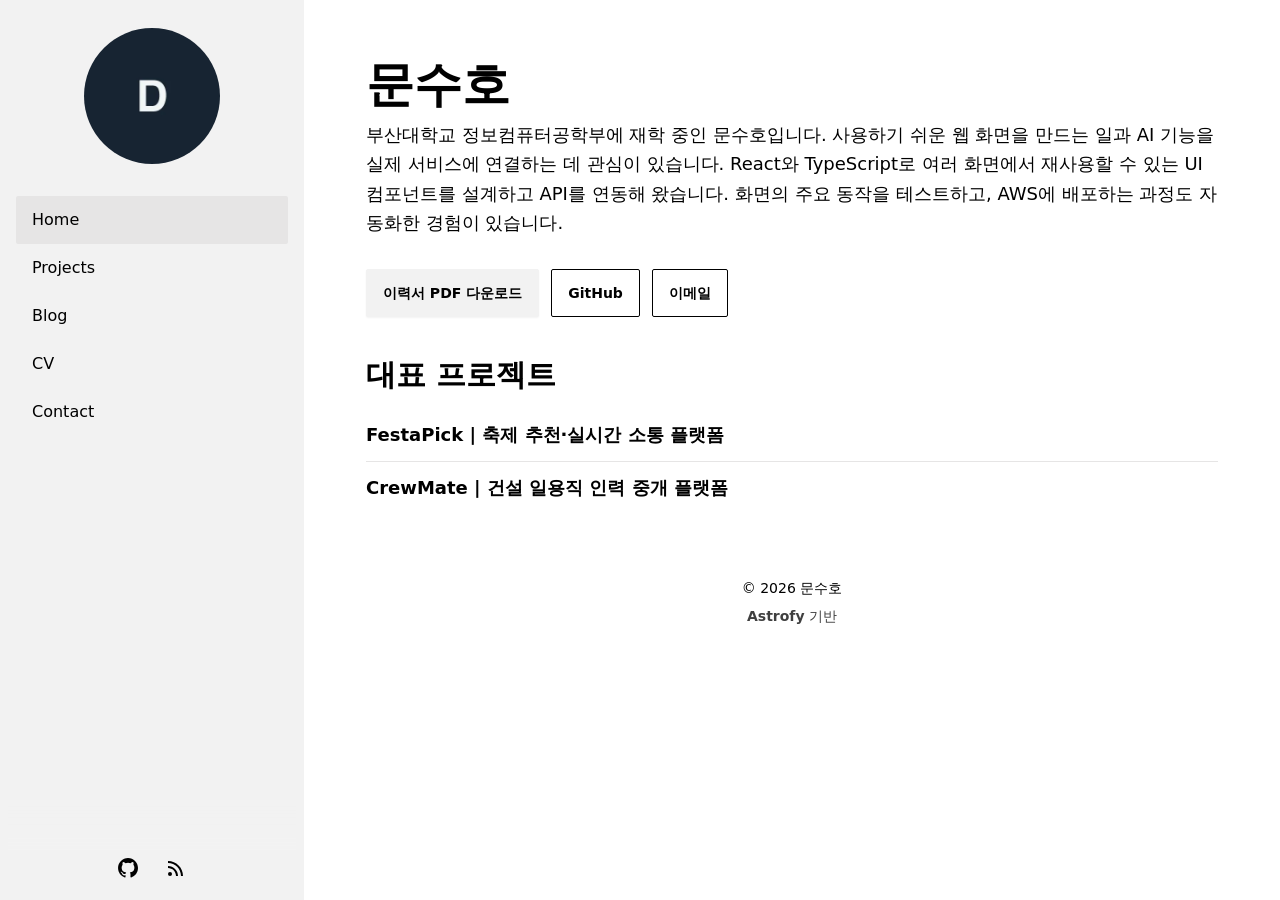
==== commit 10aaac58: "Update approved portfolio introduction" ====
--- a/index.html
+++ b/index.html
@@ -1 +1 @@
-<!DOCTYPE html><html lang="ko" data-theme="lofi"><head><!-- Global Metadata --><meta charset="utf-8"><meta name="viewport" content="width=device-width,initial-scale=1"><link rel="icon" type="image/webp" href="/profile.webp"><meta name="generator" content="Astro v7.4.13"><!-- Primary Meta Tags --><title>문수호 | 개발 포트폴리오</title><meta name="title" content="문수호 | 개발 포트폴리오"><meta name="description" content="문수호의 개발 포트폴리오입니다. FestaPick과 CrewMate에서 맡은 역할과 프로젝트 결과, 이력서를 소개합니다."><!-- Open Graph / Facebook --><meta property="og:type" content="website"><meta property="og:url" content="https://dib3474.github.io/"><meta property="og:title" content="문수호 | 개발 포트폴리오"><meta property="og:description" content="문수호의 개발 포트폴리오입니다. FestaPick과 CrewMate에서 맡은 역할과 프로젝트 결과, 이력서를 소개합니다."><meta property="og:image" content="https://dib3474.github.io/profile.webp"><!-- Twitter --><meta property="twitter:card" content="summary"><meta property="twitter:url" content="https://dib3474.github.io/"><meta property="twitter:title" content="문수호 | 개발 포트폴리오"><meta property="twitter:description" content="문수호의 개발 포트폴리오입니다. FestaPick과 CrewMate에서 맡은 역할과 프로젝트 결과, 이력서를 소개합니다."><meta property="twitter:image" content="https://dib3474.github.io/profile.webp"><meta name="astro-view-transitions-enabled" content="true"><meta name="astro-view-transitions-fallback" content="animate"><script type="module" src="/_astro/ClientRouter.astro_astro_type_script_index_0_lang.CnDxeVtR.js"></script><link rel="stylesheet" href="/_astro/BaseLayout.CUm2Fnc2.css"></head><body><div class="bg-base-100 drawer lg:drawer-open"><input id="my-drawer" type="checkbox" class="drawer-toggle"><div class="drawer-content bg-base-100"><div class="sticky lg:hidden top-0 z-30 flex h-16 w-full justify-center bg-opacity-90 backdrop-blur transition-all duration-100 bg-base-100 text-base-content shadow-sm"><div class="navbar"><div class="navbar-start"><label for="my-drawer" class="btn btn-square btn-ghost"><svg xmlns="http://www.w3.org/2000/svg" fill="none" viewBox="0 0 24 24" class="inline-block w-5 h-5 stroke-current"><path stroke-linecap="round" stroke-linejoin="round" stroke-width="2" d="M4 6h16M4 12h16M4 18h16"></path></svg></label></div><div class="navbar-center"><a class="btn btn-ghost normal-case text-xl" href="/">문수호 | 개발 포트폴리오</a></div><div class="navbar-end"></div></div></div><div class="md:flex md:justify-center"><main class="p-6 pt-10 lg:max-w-[900px] max-w-[100vw]"><section class="pb-10 mt-5"><h1 class="text-5xl font-bold">문수호</h1><p class="text-lg py-3 leading-relaxed">부산대학교 정보컴퓨터공학부에 재학 중인 문수호(dib3474)입니다. 프론트엔드에서는 여러 화면에서 쓰는 기능을 공통 컴포넌트로 만들고, 화면을 수정한 뒤에도 주요 기능이 제대로 동작하는지 테스트하는 데 관심이 있습니다. AI 서비스를 개발할 때는 추천 결과가 실제 업무 조건을 충족하는지, 보고서에 인용한 근거를 원자료에서 확인할 수 있는지 살핍니다.</p><div class="mt-5 flex flex-wrap gap-3"><a class="btn" href="/resume.pdf" download="문수호-이력서.pdf">이력서 PDF 다운로드</a><a href="https://github.com/dib3474" class="btn btn-outline">GitHub</a><a class="btn btn-outline" href="mailto:dib3474@gmail.com">이메일</a></div></section><section><h2 class="text-3xl font-bold mb-4">대표 프로젝트</h2><ul class="divide-y divide-base-300"><li><a class="link link-hover block py-3 text-lg font-semibold" href="/projects/#festapick--축제-추천실시간-소통-플랫폼">FestaPick | 축제 추천·실시간 소통 플랫폼</a></li><li><a class="link link-hover block py-3 text-lg font-semibold" href="/projects/#crewmate--건설-일용직-인력-중개-플랫폼">CrewMate | 건설 일용직 인력 중개 플랫폼</a></li></ul></section></main></div><footer class="footer footer-center block mb-5 pt-10"><div class="pb-2">&copy; 2026 문수호</div><div class="inline opacity-75"><a href="https://github.com/manuelernestog/astrofy" target="_blank" rel="noopener noreferrer" class="font-bold">Astrofy</a> 기반</div></footer></div><div class="drawer-side z-40"><label for="my-drawer" class="drawer-overlay"></label><aside class="px-2 pt-2 h-auto min-h-full w-[19rem] bg-base-200 text-base-content flex flex-col"><div class="w-fit mx-auto mt-5 mb-6"><a href="/"><div class="avatar transition ease-in-out hover:scale-[102%] block m-auto"><div class="w-[8.5rem]"><img src="/profile.webp" alt="문수호 프로필" loading="lazy" decoding="async" width="300" height="300" class="mask mask-circle"></div></div></a></div><ul class="menu grow shrink menu-md overflow-y-auto"><li><a id="home" class="py-3 text-base bg-base-300" href="/" aria-current="page">Home</a></li><li><a id="projects" class="py-3 text-base" href="/projects/">Projects</a></li><li><a id="blog" class="py-3 text-base" href="/blog/">Blog</a></li><li><a id="cv" class="py-3 text-base" href="/cv/">CV</a></li><li><a class="py-3 text-base" href="mailto:dib3474@gmail.com">Contact</a></li></ul><div class="block sticky pointer-events-none bottom-10 bg-base-200 justify-center h-12 [mask-image:linear-gradient(transparent,#000000)]"></div><div class="social-icons px-4 pb-5 pt-1 flex self-center justify-center sticky bottom-0 bg-base-200"><a href="https://github.com/dib3474" target="_blank" rel="noopener noreferrer" class="mx-3" aria-label="GitHub" title="GitHub"><svg xmlns="http://www.w3.org/2000/svg" width="24" height="24" viewBox="0 0 24 24" style="fill: currentColor;transform: ;msFilter:;"><path fill-rule="evenodd" clip-rule="evenodd" d="M12.026 2c-5.509 0-9.974 4.465-9.974 9.974 0 4.406 2.857 8.145 6.821 9.465.499.09.679-.217.679-.481 0-.237-.008-.865-.011-1.696-2.775.602-3.361-1.338-3.361-1.338-.452-1.152-1.107-1.459-1.107-1.459-.905-.619.069-.605.069-.605 1.002.07 1.527 1.028 1.527 1.028.89 1.524 2.336 1.084 2.902.829.091-.645.351-1.085.635-1.334-2.214-.251-4.542-1.107-4.542-4.93 0-1.087.389-1.979 1.024-2.675-.101-.253-.446-1.268.099-2.64 0 0 .837-.269 2.742 1.021a9.582 9.582 0 0 1 2.496-.336 9.554 9.554 0 0 1 2.496.336c1.906-1.291 2.742-1.021 2.742-1.021.545 1.372.203 2.387.099 2.64.64.696 1.024 1.587 1.024 2.675 0 3.833-2.33 4.675-4.552 4.922.355.308.675.916.675 1.846 0 1.334-.012 2.41-.012 2.737 0 .267.178.577.687.479C19.146 20.115 22 16.379 22 11.974 22 6.465 17.535 2 12.026 2z"></path></svg></a><a href="/rss.xml" target="_blank" rel="noopener noreferrer" class="mx-3" aria-label="RSS Feed" title="RSS Feed"><svg xmlns="http://www.w3.org/2000/svg" width="24" height="24" viewBox="0 0 24 24" style="fill: currentColor;transform: ;msFilter:;"><path d="M19 20.001C19 11.729 12.271 5 4 5v2c7.168 0 13 5.832 13 13.001h2z"></path><path d="M12 20.001h2C14 14.486 9.514 10 4 10v2c4.411 0 8 3.589 8 8.001z"></path><circle cx="6" cy="18" r="2"></circle></svg></a></div></aside></div></div></body></html>+<!DOCTYPE html><html lang="ko" data-theme="lofi"><head><!-- Global Metadata --><meta charset="utf-8"><meta name="viewport" content="width=device-width,initial-scale=1"><link rel="icon" type="image/webp" href="/profile.webp"><meta name="generator" content="Astro v7.4.13"><!-- Primary Meta Tags --><title>문수호 | 개발 포트폴리오</title><meta name="title" content="문수호 | 개발 포트폴리오"><meta name="description" content="문수호의 개발 포트폴리오입니다. FestaPick과 CrewMate에서 맡은 역할과 프로젝트 결과, 이력서를 소개합니다."><!-- Open Graph / Facebook --><meta property="og:type" content="website"><meta property="og:url" content="https://dib3474.github.io/"><meta property="og:title" content="문수호 | 개발 포트폴리오"><meta property="og:description" content="문수호의 개발 포트폴리오입니다. FestaPick과 CrewMate에서 맡은 역할과 프로젝트 결과, 이력서를 소개합니다."><meta property="og:image" content="https://dib3474.github.io/profile.webp"><!-- Twitter --><meta property="twitter:card" content="summary"><meta property="twitter:url" content="https://dib3474.github.io/"><meta property="twitter:title" content="문수호 | 개발 포트폴리오"><meta property="twitter:description" content="문수호의 개발 포트폴리오입니다. FestaPick과 CrewMate에서 맡은 역할과 프로젝트 결과, 이력서를 소개합니다."><meta property="twitter:image" content="https://dib3474.github.io/profile.webp"><meta name="astro-view-transitions-enabled" content="true"><meta name="astro-view-transitions-fallback" content="animate"><script type="module" src="/_astro/ClientRouter.astro_astro_type_script_index_0_lang.CnDxeVtR.js"></script><link rel="stylesheet" href="/_astro/BaseLayout.CUm2Fnc2.css"></head><body><div class="bg-base-100 drawer lg:drawer-open"><input id="my-drawer" type="checkbox" class="drawer-toggle"><div class="drawer-content bg-base-100"><div class="sticky lg:hidden top-0 z-30 flex h-16 w-full justify-center bg-opacity-90 backdrop-blur transition-all duration-100 bg-base-100 text-base-content shadow-sm"><div class="navbar"><div class="navbar-start"><label for="my-drawer" class="btn btn-square btn-ghost"><svg xmlns="http://www.w3.org/2000/svg" fill="none" viewBox="0 0 24 24" class="inline-block w-5 h-5 stroke-current"><path stroke-linecap="round" stroke-linejoin="round" stroke-width="2" d="M4 6h16M4 12h16M4 18h16"></path></svg></label></div><div class="navbar-center"><a class="btn btn-ghost normal-case text-xl" href="/">문수호 | 개발 포트폴리오</a></div><div class="navbar-end"></div></div></div><div class="md:flex md:justify-center"><main class="p-6 pt-10 lg:max-w-[900px] max-w-[100vw]"><section class="pb-10 mt-5"><h1 class="text-5xl font-bold">문수호</h1><p class="text-lg py-3 leading-relaxed">부산대학교 정보컴퓨터공학부에 재학 중인 문수호입니다. 사용하기 쉬운 웹 화면을 만드는 일과 AI 기능을 실제 서비스에 연결하는 데 관심이 있습니다. React와 TypeScript로 여러 화면에서 재사용할 수 있는 UI 컴포넌트를 설계하고 API를 연동해 왔습니다. 화면의 주요 동작을 테스트하고, AWS에 배포하는 과정도 자동화한 경험이 있습니다.</p><div class="mt-5 flex flex-wrap gap-3"><a class="btn" href="/resume.pdf" download="문수호-이력서.pdf">이력서 PDF 다운로드</a><a href="https://github.com/dib3474" class="btn btn-outline">GitHub</a><a class="btn btn-outline" href="mailto:dib3474@gmail.com">이메일</a></div></section><section><h2 class="text-3xl font-bold mb-4">대표 프로젝트</h2><ul class="divide-y divide-base-300"><li><a class="link link-hover block py-3 text-lg font-semibold" href="/projects/#festapick--축제-추천실시간-소통-플랫폼">FestaPick | 축제 추천·실시간 소통 플랫폼</a></li><li><a class="link link-hover block py-3 text-lg font-semibold" href="/projects/#crewmate--건설-일용직-인력-중개-플랫폼">CrewMate | 건설 일용직 인력 중개 플랫폼</a></li></ul></section></main></div><footer class="footer footer-center block mb-5 pt-10"><div class="pb-2">&copy; 2026 문수호</div><div class="inline opacity-75"><a href="https://github.com/manuelernestog/astrofy" target="_blank" rel="noopener noreferrer" class="font-bold">Astrofy</a> 기반</div></footer></div><div class="drawer-side z-40"><label for="my-drawer" class="drawer-overlay"></label><aside class="px-2 pt-2 h-auto min-h-full w-[19rem] bg-base-200 text-base-content flex flex-col"><div class="w-fit mx-auto mt-5 mb-6"><a href="/"><div class="avatar transition ease-in-out hover:scale-[102%] block m-auto"><div class="w-[8.5rem]"><img src="/profile.webp" alt="문수호 프로필" loading="lazy" decoding="async" width="300" height="300" class="mask mask-circle"></div></div></a></div><ul class="menu grow shrink menu-md overflow-y-auto"><li><a id="home" class="py-3 text-base bg-base-300" href="/" aria-current="page">Home</a></li><li><a id="projects" class="py-3 text-base" href="/projects/">Projects</a></li><li><a id="blog" class="py-3 text-base" href="/blog/">Blog</a></li><li><a id="cv" class="py-3 text-base" href="/cv/">CV</a></li><li><a class="py-3 text-base" href="mailto:dib3474@gmail.com">Contact</a></li></ul><div class="block sticky pointer-events-none bottom-10 bg-base-200 justify-center h-12 [mask-image:linear-gradient(transparent,#000000)]"></div><div class="social-icons px-4 pb-5 pt-1 flex self-center justify-center sticky bottom-0 bg-base-200"><a href="https://github.com/dib3474" target="_blank" rel="noopener noreferrer" class="mx-3" aria-label="GitHub" title="GitHub"><svg xmlns="http://www.w3.org/2000/svg" width="24" height="24" viewBox="0 0 24 24" style="fill: currentColor;transform: ;msFilter:;"><path fill-rule="evenodd" clip-rule="evenodd" d="M12.026 2c-5.509 0-9.974 4.465-9.974 9.974 0 4.406 2.857 8.145 6.821 9.465.499.09.679-.217.679-.481 0-.237-.008-.865-.011-1.696-2.775.602-3.361-1.338-3.361-1.338-.452-1.152-1.107-1.459-1.107-1.459-.905-.619.069-.605.069-.605 1.002.07 1.527 1.028 1.527 1.028.89 1.524 2.336 1.084 2.902.829.091-.645.351-1.085.635-1.334-2.214-.251-4.542-1.107-4.542-4.93 0-1.087.389-1.979 1.024-2.675-.101-.253-.446-1.268.099-2.64 0 0 .837-.269 2.742 1.021a9.582 9.582 0 0 1 2.496-.336 9.554 9.554 0 0 1 2.496.336c1.906-1.291 2.742-1.021 2.742-1.021.545 1.372.203 2.387.099 2.64.64.696 1.024 1.587 1.024 2.675 0 3.833-2.33 4.675-4.552 4.922.355.308.675.916.675 1.846 0 1.334-.012 2.41-.012 2.737 0 .267.178.577.687.479C19.146 20.115 22 16.379 22 11.974 22 6.465 17.535 2 12.026 2z"></path></svg></a><a href="/rss.xml" target="_blank" rel="noopener noreferrer" class="mx-3" aria-label="RSS Feed" title="RSS Feed"><svg xmlns="http://www.w3.org/2000/svg" width="24" height="24" viewBox="0 0 24 24" style="fill: currentColor;transform: ;msFilter:;"><path d="M19 20.001C19 11.729 12.271 5 4 5v2c7.168 0 13 5.832 13 13.001h2z"></path><path d="M12 20.001h2C14 14.486 9.514 10 4 10v2c4.411 0 8 3.589 8 8.001z"></path><circle cx="6" cy="18" r="2"></circle></svg></a></div></aside></div></div></body></html>
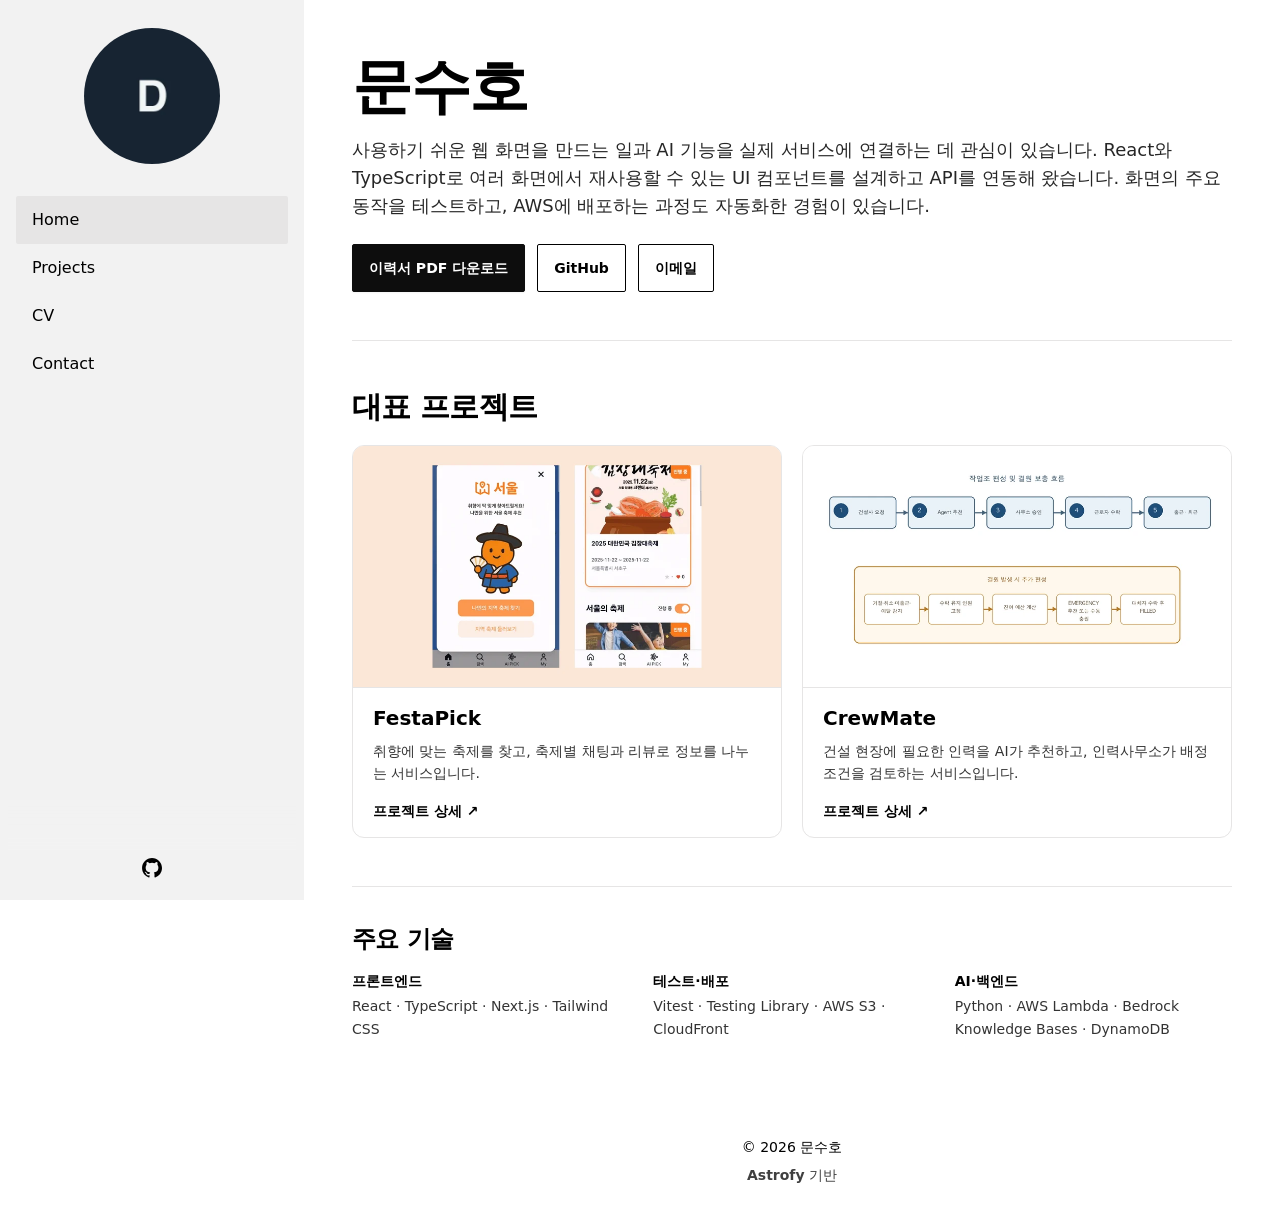
==== commit 097dbb06: "포트폴리오 홈과 프로젝트 소개 및 이력서 개선" ====
--- a/index.html
+++ b/index.html
@@ -1 +1 @@
-<!DOCTYPE html><html lang="ko" data-theme="lofi"><head><!-- Global Metadata --><meta charset="utf-8"><meta name="viewport" content="width=device-width,initial-scale=1"><link rel="icon" type="image/webp" href="/profile.webp"><meta name="generator" content="Astro v7.4.13"><!-- Primary Meta Tags --><title>문수호 | 개발 포트폴리오</title><meta name="title" content="문수호 | 개발 포트폴리오"><meta name="description" content="문수호의 개발 포트폴리오입니다. FestaPick과 CrewMate에서 맡은 역할과 프로젝트 결과, 이력서를 소개합니다."><!-- Open Graph / Facebook --><meta property="og:type" content="website"><meta property="og:url" content="https://dib3474.github.io/"><meta property="og:title" content="문수호 | 개발 포트폴리오"><meta property="og:description" content="문수호의 개발 포트폴리오입니다. FestaPick과 CrewMate에서 맡은 역할과 프로젝트 결과, 이력서를 소개합니다."><meta property="og:image" content="https://dib3474.github.io/profile.webp"><!-- Twitter --><meta property="twitter:card" content="summary"><meta property="twitter:url" content="https://dib3474.github.io/"><meta property="twitter:title" content="문수호 | 개발 포트폴리오"><meta property="twitter:description" content="문수호의 개발 포트폴리오입니다. FestaPick과 CrewMate에서 맡은 역할과 프로젝트 결과, 이력서를 소개합니다."><meta property="twitter:image" content="https://dib3474.github.io/profile.webp"><meta name="astro-view-transitions-enabled" content="true"><meta name="astro-view-transitions-fallback" content="animate"><script type="module" src="/_astro/ClientRouter.astro_astro_type_script_index_0_lang.CnDxeVtR.js"></script><link rel="stylesheet" href="/_astro/BaseLayout.CUm2Fnc2.css"></head><body><div class="bg-base-100 drawer lg:drawer-open"><input id="my-drawer" type="checkbox" class="drawer-toggle"><div class="drawer-content bg-base-100"><div class="sticky lg:hidden top-0 z-30 flex h-16 w-full justify-center bg-opacity-90 backdrop-blur transition-all duration-100 bg-base-100 text-base-content shadow-sm"><div class="navbar"><div class="navbar-start"><label for="my-drawer" class="btn btn-square btn-ghost"><svg xmlns="http://www.w3.org/2000/svg" fill="none" viewBox="0 0 24 24" class="inline-block w-5 h-5 stroke-current"><path stroke-linecap="round" stroke-linejoin="round" stroke-width="2" d="M4 6h16M4 12h16M4 18h16"></path></svg></label></div><div class="navbar-center"><a class="btn btn-ghost normal-case text-xl" href="/">문수호 | 개발 포트폴리오</a></div><div class="navbar-end"></div></div></div><div class="md:flex md:justify-center"><main class="p-6 pt-10 lg:max-w-[900px] max-w-[100vw]"><section class="pb-10 mt-5"><h1 class="text-5xl font-bold">문수호</h1><p class="text-lg py-3 leading-relaxed">부산대학교 정보컴퓨터공학부에 재학 중인 문수호입니다. 사용하기 쉬운 웹 화면을 만드는 일과 AI 기능을 실제 서비스에 연결하는 데 관심이 있습니다. React와 TypeScript로 여러 화면에서 재사용할 수 있는 UI 컴포넌트를 설계하고 API를 연동해 왔습니다. 화면의 주요 동작을 테스트하고, AWS에 배포하는 과정도 자동화한 경험이 있습니다.</p><div class="mt-5 flex flex-wrap gap-3"><a class="btn" href="/resume.pdf" download="문수호-이력서.pdf">이력서 PDF 다운로드</a><a href="https://github.com/dib3474" class="btn btn-outline">GitHub</a><a class="btn btn-outline" href="mailto:dib3474@gmail.com">이메일</a></div></section><section><h2 class="text-3xl font-bold mb-4">대표 프로젝트</h2><ul class="divide-y divide-base-300"><li><a class="link link-hover block py-3 text-lg font-semibold" href="/projects/#festapick--축제-추천실시간-소통-플랫폼">FestaPick | 축제 추천·실시간 소통 플랫폼</a></li><li><a class="link link-hover block py-3 text-lg font-semibold" href="/projects/#crewmate--건설-일용직-인력-중개-플랫폼">CrewMate | 건설 일용직 인력 중개 플랫폼</a></li></ul></section></main></div><footer class="footer footer-center block mb-5 pt-10"><div class="pb-2">&copy; 2026 문수호</div><div class="inline opacity-75"><a href="https://github.com/manuelernestog/astrofy" target="_blank" rel="noopener noreferrer" class="font-bold">Astrofy</a> 기반</div></footer></div><div class="drawer-side z-40"><label for="my-drawer" class="drawer-overlay"></label><aside class="px-2 pt-2 h-auto min-h-full w-[19rem] bg-base-200 text-base-content flex flex-col"><div class="w-fit mx-auto mt-5 mb-6"><a href="/"><div class="avatar transition ease-in-out hover:scale-[102%] block m-auto"><div class="w-[8.5rem]"><img src="/profile.webp" alt="문수호 프로필" loading="lazy" decoding="async" width="300" height="300" class="mask mask-circle"></div></div></a></div><ul class="menu grow shrink menu-md overflow-y-auto"><li><a id="home" class="py-3 text-base bg-base-300" href="/" aria-current="page">Home</a></li><li><a id="projects" class="py-3 text-base" href="/projects/">Projects</a></li><li><a id="blog" class="py-3 text-base" href="/blog/">Blog</a></li><li><a id="cv" class="py-3 text-base" href="/cv/">CV</a></li><li><a class="py-3 text-base" href="mailto:dib3474@gmail.com">Contact</a></li></ul><div class="block sticky pointer-events-none bottom-10 bg-base-200 justify-center h-12 [mask-image:linear-gradient(transparent,#000000)]"></div><div class="social-icons px-4 pb-5 pt-1 flex self-center justify-center sticky bottom-0 bg-base-200"><a href="https://github.com/dib3474" target="_blank" rel="noopener noreferrer" class="mx-3" aria-label="GitHub" title="GitHub"><svg xmlns="http://www.w3.org/2000/svg" width="24" height="24" viewBox="0 0 24 24" style="fill: currentColor;transform: ;msFilter:;"><path fill-rule="evenodd" clip-rule="evenodd" d="M12.026 2c-5.509 0-9.974 4.465-9.974 9.974 0 4.406 2.857 8.145 6.821 9.465.499.09.679-.217.679-.481 0-.237-.008-.865-.011-1.696-2.775.602-3.361-1.338-3.361-1.338-.452-1.152-1.107-1.459-1.107-1.459-.905-.619.069-.605.069-.605 1.002.07 1.527 1.028 1.527 1.028.89 1.524 2.336 1.084 2.902.829.091-.645.351-1.085.635-1.334-2.214-.251-4.542-1.107-4.542-4.93 0-1.087.389-1.979 1.024-2.675-.101-.253-.446-1.268.099-2.64 0 0 .837-.269 2.742 1.021a9.582 9.582 0 0 1 2.496-.336 9.554 9.554 0 0 1 2.496.336c1.906-1.291 2.742-1.021 2.742-1.021.545 1.372.203 2.387.099 2.64.64.696 1.024 1.587 1.024 2.675 0 3.833-2.33 4.675-4.552 4.922.355.308.675.916.675 1.846 0 1.334-.012 2.41-.012 2.737 0 .267.178.577.687.479C19.146 20.115 22 16.379 22 11.974 22 6.465 17.535 2 12.026 2z"></path></svg></a><a href="/rss.xml" target="_blank" rel="noopener noreferrer" class="mx-3" aria-label="RSS Feed" title="RSS Feed"><svg xmlns="http://www.w3.org/2000/svg" width="24" height="24" viewBox="0 0 24 24" style="fill: currentColor;transform: ;msFilter:;"><path d="M19 20.001C19 11.729 12.271 5 4 5v2c7.168 0 13 5.832 13 13.001h2z"></path><path d="M12 20.001h2C14 14.486 9.514 10 4 10v2c4.411 0 8 3.589 8 8.001z"></path><circle cx="6" cy="18" r="2"></circle></svg></a></div></aside></div></div></body></html>+<!DOCTYPE html><html lang="ko" data-theme="lofi"><head><!-- Global Metadata --><meta charset="utf-8"><meta name="viewport" content="width=device-width,initial-scale=1"><link rel="icon" type="image/webp" href="/profile.webp"><meta name="generator" content="Astro v7.4.13"><!-- Primary Meta Tags --><title>문수호 | 개발 포트폴리오</title><meta name="title" content="문수호 | 개발 포트폴리오"><meta name="description" content="문수호의 개발 포트폴리오입니다. FestaPick과 CrewMate에서 맡은 역할과 프로젝트 결과, 이력서를 소개합니다."><!-- Open Graph / Facebook --><meta property="og:type" content="website"><meta property="og:url" content="https://dib3474.github.io/"><meta property="og:title" content="문수호 | 개발 포트폴리오"><meta property="og:description" content="문수호의 개발 포트폴리오입니다. FestaPick과 CrewMate에서 맡은 역할과 프로젝트 결과, 이력서를 소개합니다."><meta property="og:image" content="https://dib3474.github.io/portfolio-og.png"><meta property="og:image:width" content="1200"><meta property="og:image:height" content="630"><meta property="og:image:alt" content="문수호 개발 포트폴리오"><!-- Twitter --><meta property="twitter:card" content="summary_large_image"><meta property="twitter:url" content="https://dib3474.github.io/"><meta property="twitter:title" content="문수호 | 개발 포트폴리오"><meta property="twitter:description" content="문수호의 개발 포트폴리오입니다. FestaPick과 CrewMate에서 맡은 역할과 프로젝트 결과, 이력서를 소개합니다."><meta property="twitter:image" content="https://dib3474.github.io/portfolio-og.png"><meta name="astro-view-transitions-enabled" content="true"><meta name="astro-view-transitions-fallback" content="animate"><script type="module" src="/_astro/ClientRouter.astro_astro_type_script_index_0_lang.CnDxeVtR.js"></script><link rel="stylesheet" href="/_astro/BaseLayout.Dolec8aw.css"></head><body><div class="bg-base-100 drawer lg:drawer-open"><input id="my-drawer" type="checkbox" class="drawer-toggle"><div class="drawer-content bg-base-100"><div class="sticky lg:hidden top-0 z-30 flex h-16 w-full justify-center bg-opacity-90 backdrop-blur transition-all duration-100 bg-base-100 text-base-content shadow-sm"><div class="navbar"><div class="navbar-start"><label for="my-drawer" class="btn btn-square btn-ghost"><svg xmlns="http://www.w3.org/2000/svg" fill="none" viewBox="0 0 24 24" class="inline-block w-5 h-5 stroke-current"><path stroke-linecap="round" stroke-linejoin="round" stroke-width="2" d="M4 6h16M4 12h16M4 18h16"></path></svg></label></div><div class="navbar-center"><a class="btn btn-ghost normal-case text-xl" href="/">문수호 | 개발 포트폴리오</a></div><div class="navbar-end"></div></div></div><div class="md:flex md:justify-center"><main class="w-full min-w-0 max-w-[960px] px-5 py-10 sm:px-8 sm:py-14 lg:px-10"><section class="border-b border-base-300 pb-10 sm:pb-12"><h1 class="text-5xl font-bold tracking-tight sm:text-6xl">문수호</h1><p class="mt-5 break-keep break-words text-base leading-relaxed text-base-content/85 sm:text-lg">사용하기 쉬운 웹 화면을 만드는 일과 AI 기능을 실제 서비스에 연결하는 데 관심이 있습니다. React와 TypeScript로 여러 화면에서 재사용할 수 있는 UI 컴포넌트를 설계하고 API를 연동해 왔습니다. 화면의 주요 동작을 테스트하고, AWS에 배포하는 과정도 자동화한 경험이 있습니다.</p><div class="mt-6 flex flex-wrap gap-2 sm:gap-3"><a class="btn btn-primary" href="/resume.pdf" download="문수호-이력서.pdf">이력서 PDF 다운로드</a><a href="https://github.com/dib3474" class="btn btn-outline">GitHub</a><a class="btn btn-outline" href="mailto:dib3474@gmail.com">이메일</a></div></section><section class="py-10 sm:py-12"><h2 class="mb-5 text-2xl font-bold tracking-tight sm:text-3xl">대표 프로젝트</h2><ul class="grid gap-5 sm:grid-cols-2"><li class="min-w-0"><a class="portfolio-card flex h-full flex-col overflow-hidden rounded-xl border border-base-300 bg-base-100" href="/projects/#festapick--축제-추천실시간-소통-플랫폼"><img class="aspect-[840/474] w-full border-b border-base-300 object-cover" src="/projects/festapick.webp" width="840" height="474" alt="FestaPick의 축제 추천 기능 시연 화면" decoding="async"><div class="flex grow flex-col px-5 py-4"><h3 class="text-xl font-bold">FestaPick</h3><p class="mb-4 mt-2 grow text-sm leading-relaxed text-base-content/80">취향에 맞는 축제를 찾고, 축제별 채팅과 리뷰로 정보를 나누는 서비스입니다.</p><span class="text-sm font-semibold">프로젝트 상세 <span aria-hidden="true">↗</span></span></div></a></li><li class="min-w-0"><a class="portfolio-card flex h-full flex-col overflow-hidden rounded-xl border border-base-300 bg-base-100" href="/projects/#crewmate--건설-일용직-인력-중개-플랫폼"><img class="aspect-[840/474] w-full border-b border-base-300 object-cover" src="/projects/crewmate.webp" width="840" height="474" alt="CrewMate의 건설 인력 요청, 추천, 승인, 수락과 결원 보충 흐름도" decoding="async"><div class="flex grow flex-col px-5 py-4"><h3 class="text-xl font-bold">CrewMate</h3><p class="mb-4 mt-2 grow text-sm leading-relaxed text-base-content/80">건설 현장에 필요한 인력을 AI가 추천하고, 인력사무소가 배정 조건을 검토하는 서비스입니다.</p><span class="text-sm font-semibold">프로젝트 상세 <span aria-hidden="true">↗</span></span></div></a></li></ul></section><section class="border-t border-base-300 pt-9"><h2 class="mb-4 text-2xl font-bold tracking-tight">주요 기술</h2><dl class="grid gap-4 sm:grid-cols-3 sm:gap-6"><div><dt class="text-sm font-semibold">프론트엔드</dt><dd class="mt-1 text-sm leading-relaxed text-base-content/80">React · TypeScript · Next.js · Tailwind CSS</dd></div><div><dt class="text-sm font-semibold">테스트·배포</dt><dd class="mt-1 text-sm leading-relaxed text-base-content/80">Vitest · Testing Library · AWS S3 · CloudFront</dd></div><div><dt class="text-sm font-semibold">AI·백엔드</dt><dd class="mt-1 text-sm leading-relaxed text-base-content/80">Python · AWS Lambda · Bedrock Knowledge Bases · DynamoDB</dd></div></dl></section></main></div><footer class="footer footer-center block mb-5 pt-10"><div class="pb-2">&copy; 2026 문수호</div><div class="inline opacity-75"><a href="https://github.com/manuelernestog/astrofy" target="_blank" rel="noopener noreferrer" class="font-bold">Astrofy</a> 기반</div></footer></div><div class="drawer-side z-40"><label for="my-drawer" class="drawer-overlay"></label><aside class="px-2 pt-2 h-auto min-h-full w-[19rem] bg-base-200 text-base-content flex flex-col"><div class="w-fit mx-auto mt-5 mb-6"><a href="/"><div class="avatar transition ease-in-out hover:scale-[102%] block m-auto"><div class="w-[8.5rem]"><img src="/profile.webp" alt="문수호 프로필" loading="lazy" decoding="async" width="300" height="300" class="mask mask-circle"></div></div></a></div><ul class="menu grow shrink menu-md overflow-y-auto"><li><a id="home" class="py-3 text-base bg-base-300" href="/" aria-current="page">Home</a></li><li><a id="projects" class="py-3 text-base" href="/projects/">Projects</a></li><li><a id="cv" class="py-3 text-base" href="/cv/">CV</a></li><li><a class="py-3 text-base" href="mailto:dib3474@gmail.com">Contact</a></li></ul><div class="block sticky pointer-events-none bottom-10 bg-base-200 justify-center h-12 [mask-image:linear-gradient(transparent,#000000)]"></div><div class="social-icons px-4 pb-5 pt-1 flex self-center justify-center sticky bottom-0 bg-base-200"><a href="https://github.com/dib3474" target="_blank" rel="noopener noreferrer" class="mx-3" aria-label="GitHub" title="GitHub"><svg xmlns="http://www.w3.org/2000/svg" width="24" height="24" viewBox="0 0 24 24" style="fill: currentColor;transform: ;msFilter:;"><path fill-rule="evenodd" clip-rule="evenodd" d="M12.026 2c-5.509 0-9.974 4.465-9.974 9.974 0 4.406 2.857 8.145 6.821 9.465.499.09.679-.217.679-.481 0-.237-.008-.865-.011-1.696-2.775.602-3.361-1.338-3.361-1.338-.452-1.152-1.107-1.459-1.107-1.459-.905-.619.069-.605.069-.605 1.002.07 1.527 1.028 1.527 1.028.89 1.524 2.336 1.084 2.902.829.091-.645.351-1.085.635-1.334-2.214-.251-4.542-1.107-4.542-4.93 0-1.087.389-1.979 1.024-2.675-.101-.253-.446-1.268.099-2.64 0 0 .837-.269 2.742 1.021a9.582 9.582 0 0 1 2.496-.336 9.554 9.554 0 0 1 2.496.336c1.906-1.291 2.742-1.021 2.742-1.021.545 1.372.203 2.387.099 2.64.64.696 1.024 1.587 1.024 2.675 0 3.833-2.33 4.675-4.552 4.922.355.308.675.916.675 1.846 0 1.334-.012 2.41-.012 2.737 0 .267.178.577.687.479C19.146 20.115 22 16.379 22 11.974 22 6.465 17.535 2 12.026 2z"></path></svg></a></div></aside></div></div></body></html>
--- a/_astro/BaseLayout.Dolec8aw.css
+++ b/_astro/BaseLayout.Dolec8aw.css
@@ -0,0 +1 @@
+*,:before,:after,::backdrop{--tw-border-spacing-x:0;--tw-border-spacing-y:0;--tw-translate-x:0;--tw-translate-y:0;--tw-rotate:0;--tw-skew-x:0;--tw-skew-y:0;--tw-scale-x:1;--tw-scale-y:1;--tw-pan-x: ;--tw-pan-y: ;--tw-pinch-zoom: ;--tw-scroll-snap-strictness:proximity;--tw-gradient-from-position: ;--tw-gradient-via-position: ;--tw-gradient-to-position: ;--tw-ordinal: ;--tw-slashed-zero: ;--tw-numeric-figure: ;--tw-numeric-spacing: ;--tw-numeric-fraction: ;--tw-ring-inset: ;--tw-ring-offset-width:0px;--tw-ring-offset-color:#fff;--tw-ring-color:#3b82f680;--tw-ring-offset-shadow:0 0 #0000;--tw-ring-shadow:0 0 #0000;--tw-shadow:0 0 #0000;--tw-shadow-colored:0 0 #0000;--tw-blur: ;--tw-brightness: ;--tw-contrast: ;--tw-grayscale: ;--tw-hue-rotate: ;--tw-invert: ;--tw-saturate: ;--tw-sepia: ;--tw-drop-shadow: ;--tw-backdrop-blur: ;--tw-backdrop-brightness: ;--tw-backdrop-contrast: ;--tw-backdrop-grayscale: ;--tw-backdrop-hue-rotate: ;--tw-backdrop-invert: ;--tw-backdrop-opacity: ;--tw-backdrop-saturate: ;--tw-backdrop-sepia: ;--tw-contain-size: ;--tw-contain-layout: ;--tw-contain-paint: ;--tw-contain-style: }*,:before,:after{box-sizing:border-box;border:0 solid #e5e7eb}:before,:after{--tw-content:""}html,:host{-webkit-text-size-adjust:100%;-moz-tab-size:4;-o-tab-size:4;tab-size:4;font-feature-settings:normal;font-variation-settings:normal;-webkit-tap-highlight-color:transparent;font-family:ui-sans-serif,system-ui,sans-serif,Apple Color Emoji,Segoe UI Emoji,Segoe UI Symbol,Noto Color Emoji;line-height:1.5}body{line-height:inherit;margin:0}hr{height:0;color:inherit;border-top-width:1px}abbr:where([title]){text-decoration:underline dotted}h1,h2,h3,h4,h5,h6{font-size:inherit;font-weight:inherit}a{color:inherit;text-decoration:inherit}b,strong{font-weight:bolder}code,kbd,samp,pre{font-feature-settings:normal;font-variation-settings:normal;font-family:ui-monospace,SFMono-Regular,Menlo,Monaco,Consolas,Liberation Mono,Courier New,monospace;font-size:1em}small{font-size:80%}sub,sup{vertical-align:baseline;font-size:75%;line-height:0;position:relative}sub{bottom:-.25em}sup{top:-.5em}table{text-indent:0;border-color:inherit;border-collapse:collapse}button,input,optgroup,select,textarea{font-feature-settings:inherit;font-variation-settings:inherit;font-family:inherit;font-size:100%;font-weight:inherit;line-height:inherit;letter-spacing:inherit;color:inherit;margin:0;padding:0}button,select{text-transform:none}button,input:where([type=button]),input:where([type=reset]),input:where([type=submit]){-webkit-appearance:button;background-color:#0000;background-image:none}:-moz-focusring{outline:auto}:-moz-ui-invalid{box-shadow:none}progress{vertical-align:baseline}::-webkit-inner-spin-button,::-webkit-outer-spin-button{height:auto}[type=search]{-webkit-appearance:textfield;outline-offset:-2px}::-webkit-search-decoration{-webkit-appearance:none}::-webkit-file-upload-button{-webkit-appearance:button;font:inherit}summary{display:list-item}blockquote,dl,dd,h1,h2,h3,h4,h5,h6,hr,figure,p,pre{margin:0}fieldset{margin:0;padding:0}legend{padding:0}ol,ul,menu{margin:0;padding:0;list-style:none}dialog{padding:0}textarea{resize:vertical}input::-moz-placeholder,textarea::-moz-placeholder{opacity:1;color:#9ca3af}input::placeholder,textarea::placeholder{opacity:1;color:#9ca3af}button,[role=button]{cursor:pointer}:disabled{cursor:default}img,svg,video,canvas,audio,iframe,embed,object{vertical-align:middle;display:block}img,video{max-width:100%;height:auto}[hidden]:where(:not([hidden=until-found])){display:none}:root,[data-theme]{background-color:var(--fallback-b1,oklch(var(--b1)/1));color:var(--fallback-bc,oklch(var(--bc)/1))}@supports not (color:oklch(0% 0 0)){:root{color-scheme:light;--fallback-p:#491eff;--fallback-pc:#d4dbff;--fallback-s:#ff41c7;--fallback-sc:#fff9fc;--fallback-a:#00cfbd;--fallback-ac:#00100d;--fallback-n:#2b3440;--fallback-nc:#d7dde4;--fallback-b1:#fff;--fallback-b2:#e5e6e6;--fallback-b3:#e5e6e6;--fallback-bc:#1f2937;--fallback-in:#00b3f0;--fallback-inc:#000;--fallback-su:#00ca92;--fallback-suc:#000;--fallback-wa:#ffc22d;--fallback-wac:#000;--fallback-er:#ff6f70;--fallback-erc:#000}@media (prefers-color-scheme:dark){:root{color-scheme:dark;--fallback-p:#7582ff;--fallback-pc:#050617;--fallback-s:#ff71cf;--fallback-sc:#190211;--fallback-a:#00c7b5;--fallback-ac:#000e0c;--fallback-n:#2a323c;--fallback-nc:#a6adbb;--fallback-b1:#1d232a;--fallback-b2:#191e24;--fallback-b3:#15191e;--fallback-bc:#a6adbb;--fallback-in:#00b3f0;--fallback-inc:#000;--fallback-su:#00ca92;--fallback-suc:#000;--fallback-wa:#ffc22d;--fallback-wac:#000;--fallback-er:#ff6f70;--fallback-erc:#000}}}html{-webkit-tap-highlight-color:transparent}*{scrollbar-color:color-mix(in oklch, currentColor 35%, transparent) transparent}:hover{scrollbar-color:color-mix(in oklch, currentColor 60%, transparent) transparent}:root{color-scheme:light;--in:72.06% .191 231.6;--su:64.8% .15 160;--wa:84.71% .199 83.87;--er:71.76% .221 22.18;--pc:89.824% .06192 275.75;--ac:15.352% .0368 183.61;--inc:0% 0 0;--suc:0% 0 0;--wac:0% 0 0;--erc:0% 0 0;--rounded-box:1rem;--rounded-btn:.5rem;--rounded-badge:1.9rem;--animation-btn:.25s;--animation-input:.2s;--btn-focus-scale:.95;--border-btn:1px;--tab-border:1px;--tab-radius:.5rem;--p:49.12% .3096 275.75;--s:69.71% .329 342.55;--sc:98.71% .0106 342.55;--a:76.76% .184 183.61;--n:32.1785% .02476 255.702;--nc:89.4994% .011585 252.096;--b1:100% 0 0;--b2:96.1151% 0 0;--b3:92.4169% .00108 197.138;--bc:27.8078% .029596 256.848}@media (prefers-color-scheme:dark){:root{color-scheme:dark;--in:72.06% .191 231.6;--su:64.8% .15 160;--wa:84.71% .199 83.87;--er:71.76% .221 22.18;--pc:13.138% .0392 275.75;--sc:14.96% .052 342.55;--ac:14.902% .0334 183.61;--inc:0% 0 0;--suc:0% 0 0;--wac:0% 0 0;--erc:0% 0 0;--rounded-box:1rem;--rounded-btn:.5rem;--rounded-badge:1.9rem;--animation-btn:.25s;--animation-input:.2s;--btn-focus-scale:.95;--border-btn:1px;--tab-border:1px;--tab-radius:.5rem;--p:65.69% .196 275.75;--s:74.8% .26 342.55;--a:74.51% .167 183.61;--n:31.3815% .021108 254.139;--nc:74.6477% .0216 264.436;--b1:25.3267% .015896 252.418;--b2:23.2607% .013807 253.101;--b3:21.1484% .01165 254.088;--bc:74.6477% .0216 264.436}}[data-theme=light]{color-scheme:light;--in:72.06% .191 231.6;--su:64.8% .15 160;--wa:84.71% .199 83.87;--er:71.76% .221 22.18;--pc:89.824% .06192 275.75;--ac:15.352% .0368 183.61;--inc:0% 0 0;--suc:0% 0 0;--wac:0% 0 0;--erc:0% 0 0;--rounded-box:1rem;--rounded-btn:.5rem;--rounded-badge:1.9rem;--animation-btn:.25s;--animation-input:.2s;--btn-focus-scale:.95;--border-btn:1px;--tab-border:1px;--tab-radius:.5rem;--p:49.12% .3096 275.75;--s:69.71% .329 342.55;--sc:98.71% .0106 342.55;--a:76.76% .184 183.61;--n:32.1785% .02476 255.702;--nc:89.4994% .011585 252.096;--b1:100% 0 0;--b2:96.1151% 0 0;--b3:92.4169% .00108 197.138;--bc:27.8078% .029596 256.848}[data-theme=dark]{color-scheme:dark;--in:72.06% .191 231.6;--su:64.8% .15 160;--wa:84.71% .199 83.87;--er:71.76% .221 22.18;--pc:13.138% .0392 275.75;--sc:14.96% .052 342.55;--ac:14.902% .0334 183.61;--inc:0% 0 0;--suc:0% 0 0;--wac:0% 0 0;--erc:0% 0 0;--rounded-box:1rem;--rounded-btn:.5rem;--rounded-badge:1.9rem;--animation-btn:.25s;--animation-input:.2s;--btn-focus-scale:.95;--border-btn:1px;--tab-border:1px;--tab-radius:.5rem;--p:65.69% .196 275.75;--s:74.8% .26 342.55;--a:74.51% .167 183.61;--n:31.3815% .021108 254.139;--nc:74.6477% .0216 264.436;--b1:25.3267% .015896 252.418;--b2:23.2607% .013807 253.101;--b3:21.1484% .01165 254.088;--bc:74.6477% .0216 264.436}[data-theme=cupcake]{color-scheme:light;--in:72.06% .191 231.6;--su:64.8% .15 160;--wa:84.71% .199 83.87;--er:71.76% .221 22.18;--pc:15.2344% .017892 200.027;--sc:15.787% .020249 356.3;--ac:15.8762% .029206 78.6188;--nc:84.7148% .013247 313.19;--inc:0% 0 0;--suc:0% 0 0;--wac:0% 0 0;--erc:0% 0 0;--rounded-box:1rem;--rounded-badge:1.9rem;--animation-btn:.25s;--animation-input:.2s;--btn-focus-scale:.95;--border-btn:1px;--p:76.172% .089459 200.027;--s:78.9351% .101246 356.3;--a:79.3811% .146032 78.6188;--n:23.5742% .066235 313.19;--b1:97.7882% .00418 56.3756;--b2:93.9822% .007638 61.4493;--b3:91.5861% .006811 53.4405;--bc:23.5742% .066235 313.19;--rounded-btn:1.9rem;--tab-border:2px;--tab-radius:.7rem}[data-theme=bumblebee]{color-scheme:light;--b2:93% 0 0;--b3:86% 0 0;--in:72.06% .191 231.6;--su:64.8% .15 160;--wa:84.71% .199 83.87;--er:71.76% .221 22.18;--bc:20% 0 0;--ac:16.254% .0314 56.52;--nc:82.55% .015 281.99;--inc:0% 0 0;--suc:0% 0 0;--wac:0% 0 0;--erc:0% 0 0;--rounded-box:1rem;--rounded-btn:.5rem;--rounded-badge:1.9rem;--animation-btn:.25s;--animation-input:.2s;--btn-focus-scale:.95;--border-btn:1px;--tab-border:1px;--tab-radius:.5rem;--p:89.51% .2132 96.61;--pc:38.92% .046 96.61;--s:80.39% .194 70.76;--sc:39.38% .068 70.76;--a:81.27% .157 56.52;--n:12.75% .075 281.99;--b1:100% 0 0}[data-theme=emerald]{color-scheme:light;--b2:93% 0 0;--b3:86% 0 0;--in:72.06% .191 231.6;--su:64.8% .15 160;--wa:84.71% .199 83.87;--er:71.76% .221 22.18;--inc:0% 0 0;--suc:0% 0 0;--wac:0% 0 0;--erc:0% 0 0;--rounded-box:1rem;--rounded-btn:.5rem;--rounded-badge:1.9rem;--border-btn:1px;--tab-border:1px;--tab-radius:.5rem;--p:76.6626% .135433 153.45;--pc:33.3872% .040618 162.24;--s:61.3028% .202368 261.294;--sc:100% 0 0;--a:72.7725% .149783 33.2004;--ac:0% 0 0;--n:35.5192% .032071 262.989;--nc:98.4625% .001706 247.839;--b1:100% 0 0;--bc:35.5192% .032071 262.989;--animation-btn:0;--animation-input:0;--btn-focus-scale:1}[data-theme=corporate]{color-scheme:light;--b2:93% 0 0;--b3:86% 0 0;--in:72.06% .191 231.6;--su:64.8% .15 160;--wa:84.71% .199 83.87;--er:71.76% .221 22.18;--pc:12.078% .0456 269.1;--sc:13.0739% .010951 256.688;--ac:15.3934% .022799 163.579;--inc:0% 0 0;--suc:0% 0 0;--wac:0% 0 0;--erc:0% 0 0;--border-btn:1px;--tab-border:1px;--p:60.39% .228 269.1;--s:65.3694% .054756 256.688;--a:76.9669% .113994 163.579;--n:22.3899% .031305 278.072;--nc:95.8796% .008588 247.915;--b1:100% 0 0;--bc:22.3899% .031305 278.072;--rounded-box:.25rem;--rounded-btn:.125rem;--rounded-badge:.125rem;--tab-radius:.25rem;--animation-btn:0;--animation-input:0;--btn-focus-scale:1}[data-theme=synthwave]{color-scheme:dark;--b2:20.2941% .076211 287.836;--b3:18.7665% .070475 287.836;--pc:14.4421% .031903 342.009;--sc:15.6543% .02362 227.382;--ac:17.608% .0412 93.72;--rounded-box:1rem;--rounded-btn:.5rem;--rounded-badge:1.9rem;--animation-btn:.25s;--animation-input:.2s;--btn-focus-scale:.95;--border-btn:1px;--tab-border:1px;--tab-radius:.5rem;--p:72.2105% .159514 342.009;--s:78.2714% .118101 227.382;--a:88.04% .206 93.72;--n:25.5554% .103537 286.508;--nc:97.9365% .00819 301.358;--b1:21.8216% .081948 287.836;--bc:97.9365% .00819 301.358;--in:76.5197% .12273 231.832;--inc:23.5017% .096418 290.33;--su:86.0572% .115038 178.625;--suc:23.5017% .096418 290.33;--wa:85.531% .122117 93.7222;--wac:23.5017% .096418 290.33;--er:73.7005% .121339 32.6393;--erc:23.5017% .096418 290.33}[data-theme=retro]{color-scheme:light;--inc:90.923% .043042 262.881;--suc:12.541% .033982 149.214;--wac:13.3168% .031484 58.3183;--erc:13.144% .0398 27.33;--animation-btn:.25s;--animation-input:.2s;--btn-focus-scale:.95;--border-btn:1px;--tab-border:1px;--p:76.8664% .104092 22.6647;--pc:26.5104% .006243 .522862;--s:80.7415% .052534 159.095;--sc:26.5104% .006243 .522862;--a:70.3919% .125455 52.9534;--ac:26.5104% .006243 .522862;--n:28.4181% .009519 355.534;--nc:92.5604% .025113 89.2173;--b1:91.6374% .034554 90.5158;--b2:88.2722% .049418 91.7743;--b3:84.133% .065952 90.8567;--bc:26.5104% .006243 .522862;--in:54.615% .215208 262.881;--su:62.7052% .169912 149.214;--wa:66.584% .157422 58.3183;--er:65.72% .199 27.33;--rounded-box:.4rem;--rounded-btn:.4rem;--rounded-badge:.4rem;--tab-radius:.4rem}[data-theme=cyberpunk]{color-scheme:light;--b2:87.8943% .16647 104.32;--b3:81.2786% .15394 104.32;--in:72.06% .191 231.6;--su:64.8% .15 160;--wa:84.71% .199 83.87;--er:71.76% .221 22.18;--bc:18.902% .0358 104.32;--pc:14.844% .0418 6.35;--sc:16.666% .0368 204.72;--ac:14.372% .04352 310.43;--inc:0% 0 0;--suc:0% 0 0;--wac:0% 0 0;--erc:0% 0 0;--animation-btn:.25s;--animation-input:.2s;--btn-focus-scale:.95;--border-btn:1px;--tab-border:1px;--p:74.22% .209 6.35;--s:83.33% .184 204.72;--a:71.86% .2176 310.43;--n:23.04% .065 269.31;--nc:94.51% .179 104.32;--b1:94.51% .179 104.32;--rounded-box:0;--rounded-btn:0;--rounded-badge:0;--tab-radius:0;font-family:ui-monospace,SFMono-Regular,Menlo,Monaco,Consolas,Liberation Mono,Courier New,monospace}[data-theme=valentine]{color-scheme:light;--b2:88.0567% .024834 337.063;--b3:81.4288% .022964 337.063;--pc:13.7239% .030755 15.0665;--sc:14.3942% .029258 293.19;--ac:14.2537% .014961 197.829;--inc:90.923% .043042 262.881;--suc:12.541% .033982 149.214;--wac:13.3168% .031484 58.3183;--erc:14.614% .0414 27.33;--rounded-box:1rem;--rounded-badge:1.9rem;--animation-btn:.25s;--animation-input:.2s;--btn-focus-scale:.95;--border-btn:1px;--tab-border:1px;--p:68.6197% .153774 15.0665;--s:71.971% .14629 293.19;--a:71.2685% .074804 197.829;--n:54.6053% .143342 358.005;--nc:90.2701% .037202 336.955;--b1:94.6846% .026703 337.063;--bc:37.3085% .081131 4.60643;--in:54.615% .215208 262.881;--su:62.7052% .169912 149.214;--wa:66.584% .157422 58.3183;--er:73.07% .207 27.33;--rounded-btn:1.9rem;--tab-radius:.7rem}[data-theme=halloween]{color-scheme:dark;--b2:23.0416% 0 0;--b3:21.3072% 0 0;--bc:84.9552% 0 0;--sc:89.196% .0496 305.03;--nc:84.8742% .009322 65.6815;--inc:90.923% .043042 262.881;--suc:12.541% .033982 149.214;--wac:13.3168% .031484 58.3183;--erc:13.144% .0398 27.33;--rounded-box:1rem;--rounded-btn:.5rem;--rounded-badge:1.9rem;--animation-btn:.25s;--animation-input:.2s;--btn-focus-scale:.95;--border-btn:1px;--tab-border:1px;--tab-radius:.5rem;--p:77.48% .204 60.62;--pc:19.6935% .004671 196.779;--s:45.98% .248 305.03;--a:64.8% .223 136.073;--ac:0% 0 0;--n:24.371% .046608 65.6815;--b1:24.7759% 0 0;--in:54.615% .215208 262.881;--su:62.7052% .169912 149.214;--wa:66.584% .157422 58.3183;--er:65.72% .199 27.33}[data-theme=garden]{color-scheme:light;--b2:86.4453% .002011 17.1974;--b3:79.9386% .00186 17.1974;--in:72.06% .191 231.6;--su:64.8% .15 160;--wa:84.71% .199 83.87;--er:71.76% .221 22.18;--sc:89.699% .022197 355.096;--ac:11.2547% .010859 154.39;--inc:0% 0 0;--suc:0% 0 0;--wac:0% 0 0;--erc:0% 0 0;--rounded-box:1rem;--rounded-btn:.5rem;--rounded-badge:1.9rem;--animation-btn:.25s;--animation-input:.2s;--btn-focus-scale:.95;--border-btn:1px;--tab-border:1px;--tab-radius:.5rem;--p:62.45% .278 3.83636;--pc:100% 0 0;--s:48.4952% .110985 355.096;--a:56.2735% .054297 154.39;--n:24.1559% .049362 89.0706;--nc:92.9519% .002163 17.1974;--b1:92.9519% .002163 17.1974;--bc:16.9617% .001664 17.3207}[data-theme=forest]{color-scheme:dark;--b2:17.522% .007709 17.9116;--b3:16.2032% .007129 17.9116;--in:72.06% .191 231.6;--su:64.8% .15 160;--wa:84.71% .199 83.87;--er:71.76% .221 22.18;--bc:83.7682% .001658 17.9116;--sc:13.9553% .027077 168.327;--ac:14.1257% .02389 185.713;--nc:86.1397% .007806 171.365;--inc:0% 0 0;--suc:0% 0 0;--wac:0% 0 0;--erc:0% 0 0;--rounded-box:1rem;--rounded-badge:1.9rem;--animation-btn:.25s;--animation-input:.2s;--btn-focus-scale:.95;--border-btn:1px;--tab-border:1px;--tab-radius:.5rem;--p:68.6283% .185567 148.959;--pc:0% 0 0;--s:69.7764% .135385 168.327;--a:70.6285% .119451 185.713;--n:30.6985% .039032 171.365;--b1:18.8409% .00829 17.9116;--rounded-btn:1.9rem}[data-theme=aqua]{color-scheme:dark;--b2:45.3464% .118611 261.182;--b3:41.9333% .109683 261.182;--bc:89.7519% .025508 261.182;--sc:12.1365% .02175 309.783;--ac:18.6854% .020445 94.5554;--nc:12.2124% .023402 243.761;--inc:90.923% .043042 262.881;--suc:12.541% .033982 149.214;--wac:13.3168% .031484 58.3183;--erc:14.79% .038 27.33;--rounded-box:1rem;--rounded-btn:.5rem;--rounded-badge:1.9rem;--animation-btn:.25s;--animation-input:.2s;--btn-focus-scale:.95;--border-btn:1px;--tab-border:1px;--tab-radius:.5rem;--p:85.6617% .14498 198.646;--pc:40.1249% .068266 197.604;--s:60.6827% .108752 309.783;--a:93.4269% .102225 94.5554;--n:61.0622% .117009 243.761;--b1:48.7596% .127539 261.182;--in:54.615% .215208 262.881;--su:62.7052% .169912 149.214;--wa:66.584% .157422 58.3183;--er:73.95% .19 27.33}[data-theme=lofi]{color-scheme:light;--inc:15.908% .0206 205.9;--suc:18.026% .0306 164.14;--wac:17.674% .027 79.94;--erc:15.732% .03 28.47;--border-btn:1px;--tab-border:1px;--p:15.9066% 0 0;--pc:100% 0 0;--s:21.455% .001566 17.279;--sc:100% 0 0;--a:26.8618% 0 0;--ac:100% 0 0;--n:0% 0 0;--nc:100% 0 0;--b1:100% 0 0;--b2:96.1151% 0 0;--b3:92.268% .001082 17.1793;--bc:0% 0 0;--in:79.54% .103 205.9;--su:90.13% .153 164.14;--wa:88.37% .135 79.94;--er:78.66% .15 28.47;--rounded-box:.25rem;--rounded-btn:.125rem;--rounded-badge:.125rem;--tab-radius:.125rem;--animation-btn:0;--animation-input:0;--btn-focus-scale:1}[data-theme=pastel]{color-scheme:light;--in:72.06% .191 231.6;--su:64.8% .15 160;--wa:84.71% .199 83.87;--er:71.76% .221 22.18;--bc:20% 0 0;--pc:16.6166% .006979 316.874;--sc:17.6153% .009839 8.68836;--ac:17.8419% .012056 170.923;--nc:14.2681% .014702 228.184;--inc:0% 0 0;--suc:0% 0 0;--wac:0% 0 0;--erc:0% 0 0;--rounded-box:1rem;--rounded-badge:1.9rem;--animation-btn:.25s;--animation-input:.2s;--btn-focus-scale:.95;--border-btn:1px;--tab-border:1px;--p:83.0828% .034896 316.874;--s:88.0763% .049197 8.68836;--a:89.2096% .06028 170.923;--n:71.3406% .07351 228.184;--b1:100% 0 0;--b2:98.4625% .001706 247.839;--b3:87.1681% .009339 258.338;--rounded-btn:1.9rem;--tab-radius:.7rem}[data-theme=fantasy]{color-scheme:light;--b2:93% 0 0;--b3:86% 0 0;--in:72.06% .191 231.6;--su:64.8% .15 160;--wa:84.71% .199 83.87;--er:71.76% .221 22.18;--pc:87.49% .0378 325.02;--sc:90.784% .0324 241.36;--ac:15.196% .0408 56.72;--nc:85.5616% .005919 256.848;--inc:0% 0 0;--suc:0% 0 0;--wac:0% 0 0;--erc:0% 0 0;--rounded-box:1rem;--rounded-btn:.5rem;--rounded-badge:1.9rem;--animation-btn:.25s;--animation-input:.2s;--btn-focus-scale:.95;--border-btn:1px;--tab-border:1px;--tab-radius:.5rem;--p:37.45% .189 325.02;--s:53.92% .162 241.36;--a:75.98% .204 56.72;--n:27.8078% .029596 256.848;--b1:100% 0 0;--bc:27.8078% .029596 256.848}[data-theme=wireframe]{color-scheme:light;--bc:20% 0 0;--pc:15.6521% 0 0;--sc:15.6521% 0 0;--ac:15.6521% 0 0;--nc:18.8014% 0 0;--inc:89.0403% .062643 264.052;--suc:90.395% .035372 142.495;--wac:14.1626% .019994 108.702;--erc:12.5591% .051537 29.2339;--animation-btn:.25s;--animation-input:.2s;--btn-focus-scale:.95;--border-btn:1px;--tab-border:1px;--p:78.2604% 0 0;--s:78.2604% 0 0;--a:78.2604% 0 0;--n:94.007% 0 0;--b1:100% 0 0;--b2:94.9119% 0 0;--b3:89.7547% 0 0;--in:45.2014% .313214 264.052;--su:51.9752% .176858 142.495;--wa:70.8131% .099969 108.702;--er:62.7955% .257683 29.2339;--rounded-box:.2rem;--rounded-btn:.2rem;--rounded-badge:.2rem;--tab-radius:.2rem;font-family:Chalkboard,comic sans ms,"sans-serif"}[data-theme=black]{color-scheme:dark;--pc:86.736% 0 0;--sc:86.736% 0 0;--ac:86.736% 0 0;--nc:86.736% 0 0;--inc:89.0403% .062643 264.052;--suc:90.395% .035372 142.495;--wac:19.3597% .042201 109.769;--erc:12.5591% .051537 29.2339;--border-btn:1px;--tab-border:1px;--p:33.6799% 0 0;--s:33.6799% 0 0;--a:33.6799% 0 0;--b1:0% 0 0;--b2:19.1251% 0 0;--b3:26.8618% 0 0;--bc:87.6096% 0 0;--n:33.6799% 0 0;--in:45.2014% .313214 264.052;--su:51.9752% .176858 142.495;--wa:96.7983% .211006 109.769;--er:62.7955% .257683 29.2339;--rounded-box:0;--rounded-btn:0;--rounded-badge:0;--animation-btn:0;--animation-input:0;--btn-focus-scale:1;--tab-radius:0}[data-theme=luxury]{color-scheme:dark;--pc:20% 0 0;--sc:85.5163% .012821 261.069;--ac:87.3349% .010348 338.826;--inc:15.8122% .024356 237.134;--suc:15.6239% .038579 132.154;--wac:17.2255% .027305 102.891;--erc:14.3506% .035271 22.5689;--rounded-box:1rem;--rounded-btn:.5rem;--rounded-badge:1.9rem;--animation-btn:.25s;--animation-input:.2s;--btn-focus-scale:.95;--border-btn:1px;--tab-border:1px;--tab-radius:.5rem;--p:100% 0 0;--s:27.5815% .064106 261.069;--a:36.6744% .051741 338.826;--n:24.27% .057015 59.825;--nc:93.2033% .089631 90.8617;--b1:14.0765% .004386 285.823;--b2:20.2191% .004211 308.229;--b3:29.8961% .003818 308.319;--bc:75.6879% .123666 76.8905;--in:79.0612% .121778 237.134;--su:78.1197% .192894 132.154;--wa:86.1274% .136524 102.891;--er:71.7531% .176357 22.5689}[data-theme=dracula]{color-scheme:dark;--b2:26.8053% .020556 277.509;--b3:24.7877% .019009 277.509;--pc:15.0922% .036614 346.812;--sc:14.8405% .029709 301.883;--ac:16.6785% .024826 66.5585;--nc:87.8891% .006515 275.524;--inc:17.6526% .018676 212.847;--suc:17.4199% .043903 148.025;--wac:19.1068% .026849 112.757;--erc:13.6441% .041266 24.431;--rounded-box:1rem;--rounded-btn:.5rem;--rounded-badge:1.9rem;--animation-btn:.25s;--animation-input:.2s;--btn-focus-scale:.95;--border-btn:1px;--tab-border:1px;--tab-radius:.5rem;--p:75.4611% .18307 346.812;--s:74.2023% .148546 301.883;--a:83.3927% .124132 66.5585;--n:39.4456% .032576 275.524;--b1:28.8229% .022103 277.509;--bc:97.7477% .007913 106.545;--in:88.263% .09338 212.847;--su:87.0995% .219516 148.025;--wa:95.5338% .134246 112.757;--er:68.2204% .206328 24.431}[data-theme=cmyk]{color-scheme:light;--b2:93% 0 0;--b3:86% 0 0;--bc:20% 0 0;--pc:14.3544% .02666 239.443;--sc:12.8953% .040552 359.339;--ac:18.8458% .037948 105.307;--nc:84.3557% 0 0;--inc:13.6952% .0189 217.284;--suc:89.3898% .032505 321.406;--wac:14.2473% .031969 52.0234;--erc:12.4027% .041677 28.7175;--rounded-box:1rem;--rounded-btn:.5rem;--rounded-badge:1.9rem;--animation-btn:.25s;--animation-input:.2s;--btn-focus-scale:.95;--border-btn:1px;--tab-border:1px;--tab-radius:.5rem;--p:71.7722% .133298 239.443;--s:64.4766% .202758 359.339;--a:94.2289% .189741 105.307;--n:21.7787% 0 0;--b1:100% 0 0;--in:68.4759% .094499 217.284;--su:46.949% .162524 321.406;--wa:71.2364% .159843 52.0234;--er:62.0133% .208385 28.7175}[data-theme=autumn]{color-scheme:light;--b2:89.1077% 0 0;--b3:82.4006% 0 0;--bc:19.1629% 0 0;--pc:88.1446% .032232 17.5302;--sc:12.3353% .033821 23.8659;--ac:14.6851% .018999 60.7296;--nc:90.8734% .007475 51.9028;--inc:13.8449% .019596 207.284;--suc:12.199% .016032 174.616;--wac:14.0163% .032982 56.8443;--erc:90.614% .0482 24.16;--rounded-box:1rem;--rounded-btn:.5rem;--rounded-badge:1.9rem;--animation-btn:.25s;--animation-input:.2s;--btn-focus-scale:.95;--border-btn:1px;--tab-border:1px;--tab-radius:.5rem;--p:40.7232% .16116 17.5302;--s:61.6763% .169105 23.8659;--a:73.4253% .094994 60.7296;--n:54.3672% .037374 51.9028;--b1:95.8147% 0 0;--in:69.2245% .097979 207.284;--su:60.9951% .080159 174.616;--wa:70.0817% .164909 56.8443;--er:53.07% .241 24.16}[data-theme=business]{color-scheme:dark;--b2:22.6487% 0 0;--b3:20.944% 0 0;--bc:84.8707% 0 0;--pc:88.3407% .019811 251.474;--sc:12.8185% .005481 229.389;--ac:13.4542% .033545 35.7915;--nc:85.4882% .00265 253.041;--inc:12.5233% .028702 240.034;--suc:14.0454% .018919 156.596;--wac:15.4965% .023141 81.5192;--erc:90.3221% .029356 29.6745;--animation-btn:.25s;--animation-input:.2s;--btn-focus-scale:.95;--border-btn:1px;--tab-border:1px;--tab-radius:.5rem;--p:41.7036% .099057 251.474;--s:64.0924% .027405 229.389;--a:67.271% .167726 35.7915;--n:27.441% .01325 253.041;--b1:24.3535% 0 0;--in:62.6163% .143511 240.034;--su:70.2268% .094594 156.596;--wa:77.4824% .115704 81.5192;--er:51.6105% .14678 29.6745;--rounded-box:.25rem;--rounded-btn:.125rem;--rounded-badge:.125rem}[data-theme=acid]{color-scheme:light;--b2:91.6146% 0 0;--b3:84.7189% 0 0;--bc:19.7021% 0 0;--pc:14.38% .0714 330.76;--sc:14.674% .0448 48.2509;--ac:18.556% .0528 122.963;--nc:84.262% .0256 278.68;--inc:12.144% .0454 252.05;--suc:17.144% .0532 158.53;--wac:18.202% .0424 100.5;--erc:12.968% .0586 29.3492;--animation-btn:.25s;--animation-input:.2s;--btn-focus-scale:.95;--border-btn:1px;--tab-border:1px;--p:71.9% .357 330.76;--s:73.37% .224 48.2509;--a:92.78% .264 122.963;--n:21.31% .128 278.68;--b1:98.5104% 0 0;--in:60.72% .227 252.05;--su:85.72% .266 158.53;--wa:91.01% .212 100.5;--er:64.84% .293 29.3492;--rounded-box:1.25rem;--rounded-btn:1rem;--rounded-badge:1rem;--tab-radius:.7rem}[data-theme=lemonade]{color-scheme:light;--b2:91.8003% .0186 123.72;--b3:84.8906% .0172 123.72;--bc:19.742% .004 123.72;--pc:11.784% .0398 134.6;--sc:15.55% .0392 111.09;--ac:17.078% .0402 100.73;--nc:86.196% .015 108.6;--inc:17.238% .0094 224.14;--suc:17.238% .0094 157.85;--wac:17.238% .0094 102.15;--erc:17.238% .0094 25.85;--rounded-box:1rem;--rounded-btn:.5rem;--rounded-badge:1.9rem;--animation-btn:.25s;--animation-input:.2s;--btn-focus-scale:.95;--border-btn:1px;--tab-border:1px;--tab-radius:.5rem;--p:58.92% .199 134.6;--s:77.75% .196 111.09;--a:85.39% .201 100.73;--n:30.98% .075 108.6;--b1:98.71% .02 123.72;--in:86.19% .047 224.14;--su:86.19% .047 157.85;--wa:86.19% .047 102.15;--er:86.19% .047 25.85}[data-theme=night]{color-scheme:dark;--b2:19.3144% .037037 265.755;--b3:17.8606% .034249 265.755;--bc:84.1536% .007965 265.755;--pc:15.0703% .027798 232.661;--sc:13.6023% .031661 276.935;--ac:14.4721% .035244 350.049;--nc:85.5899% .00737 260.031;--suc:15.6904% .026506 181.912;--wac:16.6486% .027912 82.95;--erc:14.3572% .034051 13.1183;--rounded-box:1rem;--rounded-btn:.5rem;--rounded-badge:1.9rem;--animation-btn:.25s;--animation-input:.2s;--btn-focus-scale:.95;--border-btn:1px;--tab-border:1px;--tab-radius:.5rem;--p:75.3513% .138989 232.661;--s:68.0113% .158303 276.935;--a:72.3603% .176218 350.049;--n:27.9495% .036848 260.031;--b1:20.7682% .039824 265.755;--in:68.4553% .148062 237.251;--inc:0% 0 0;--su:78.452% .132529 181.912;--wa:83.2428% .139558 82.95;--er:71.7858% .170255 13.1183}[data-theme=coffee]{color-scheme:dark;--b2:20.1585% .021457 329.709;--b3:18.6412% .019842 329.709;--pc:14.3993% .024765 62.7564;--sc:86.893% .00597 199.194;--ac:88.5243% .014881 224.389;--nc:83.3022% .003149 326.261;--inc:15.898% .012774 184.558;--suc:14.9445% .014491 131.116;--wac:17.6301% .028162 87.7224;--erc:15.4637% .025644 31.8719;--rounded-box:1rem;--rounded-btn:.5rem;--rounded-badge:1.9rem;--animation-btn:.25s;--animation-input:.2s;--btn-focus-scale:.95;--border-btn:1px;--tab-border:1px;--tab-radius:.5rem;--p:71.9967% .123825 62.7564;--s:34.465% .029849 199.194;--a:42.6213% .074405 224.389;--n:16.5109% .015743 326.261;--b1:21.6758% .023072 329.709;--bc:72.3547% .092794 79.1294;--in:79.4902% .063869 184.558;--su:74.7224% .072456 131.116;--wa:88.1503% .140812 87.7224;--er:77.3187% .12822 31.8719}[data-theme=winter]{color-scheme:light;--pc:91.372% .051 257.57;--sc:88.5103% .03222 282.339;--ac:11.988% .038303 335.171;--nc:83.9233% .012704 257.652;--inc:17.6255% .017178 214.515;--suc:16.0988% .015404 197.824;--wac:17.8345% .009167 71.4703;--erc:14.6185% .022037 20.0763;--rounded-box:1rem;--rounded-btn:.5rem;--rounded-badge:1.9rem;--animation-btn:.25s;--animation-input:.2s;--btn-focus-scale:.95;--border-btn:1px;--tab-border:1px;--tab-radius:.5rem;--p:56.86% .255 257.57;--s:42.5516% .161098 282.339;--a:59.9398% .191515 335.171;--n:19.6166% .063518 257.652;--b1:100% 0 0;--b2:97.4663% .011947 259.823;--b3:93.2686% .016223 262.751;--bc:41.8869% .053885 255.825;--in:88.1275% .085888 214.515;--su:80.4941% .077019 197.824;--wa:89.1725% .045833 71.4703;--er:73.0926% .110185 20.0763}[data-theme=dim]{color-scheme:dark;--pc:17.2267% .028331 139.55;--sc:14.6752% .033181 35.3531;--ac:14.8459% .026728 311.379;--inc:17.2157% .028409 206.183;--suc:17.2343% .028437 166.534;--wac:17.2327% .028447 94.8187;--erc:16.4838% .019914 33.7564;--rounded-box:1rem;--rounded-btn:.5rem;--rounded-badge:1.9rem;--animation-btn:.25s;--animation-input:.2s;--btn-focus-scale:.95;--border-btn:1px;--tab-border:1px;--tab-radius:.5rem;--p:86.1335% .141656 139.55;--s:73.3759% .165904 35.3531;--a:74.2296% .133641 311.379;--n:24.7311% .020483 264.095;--nc:82.9011% .031335 222.959;--b1:30.8577% .023243 264.15;--b2:28.0368% .01983 264.182;--b3:26.3469% .018403 262.178;--bc:82.9011% .031335 222.959;--in:86.0785% .142046 206.183;--su:86.1717% .142187 166.534;--wa:86.1634% .142236 94.8187;--er:82.4189% .09957 33.7564}[data-theme=nord]{color-scheme:light;--pc:11.8872% .015449 254.028;--sc:13.9303% .011822 248.687;--ac:15.4929% .01245 217.469;--inc:13.8414% .012499 332.665;--suc:15.3654% .01498 131.063;--wac:17.0972% .017847 84.0933;--erc:12.122% .024119 15.3419;--animation-btn:.25s;--animation-input:.2s;--btn-focus-scale:.95;--border-btn:1px;--tab-border:1px;--p:59.4359% .077246 254.028;--s:69.6516% .059108 248.687;--a:77.4643% .062249 217.469;--n:45.229% .035214 264.131;--nc:89.9258% .016374 262.749;--b1:95.1276% .007445 260.732;--b2:93.2996% .010389 261.788;--b3:89.9258% .016374 262.749;--bc:32.4374% .022945 264.182;--in:69.2072% .062496 332.665;--su:76.827% .074899 131.063;--wa:85.4862% .089234 84.0933;--er:60.61% .120594 15.3419;--rounded-box:.4rem;--rounded-btn:.2rem;--rounded-badge:.4rem;--tab-radius:.2rem}[data-theme=sunset]{color-scheme:dark;--pc:14.9408% .031656 39.947;--sc:14.5075% .035531 2.72034;--ac:14.2589% .033336 299.845;--inc:17.1119% .017054 206.015;--suc:17.1122% .017172 144.779;--wac:17.1139% .016961 74.4278;--erc:17.1023% .015778 16.8864;--animation-btn:.25s;--animation-input:.2s;--btn-focus-scale:.95;--border-btn:1px;--tab-border:1px;--p:74.7039% .158278 39.947;--s:72.5375% .177654 2.72034;--a:71.2947% .166678 299.845;--n:26% .019 237.69;--nc:70% .019 237.69;--b1:22% .019 237.69;--b2:20% .019 237.69;--b3:18% .019 237.69;--bc:77.3835% .043586 245.097;--in:85.5596% .085271 206.015;--su:85.5609% .08586 144.779;--wa:85.5695% .084806 74.4278;--er:85.5116% .07889 16.8864;--rounded-box:1.2rem;--rounded-btn:.8rem;--rounded-badge:.4rem;--tab-radius:.7rem}.prose{color:var(--tw-prose-body);max-width:65ch}.prose :where([class~=lead]):not(:where([class~=not-prose] *)){color:var(--tw-prose-lead);margin-top:1.2em;margin-bottom:1.2em;font-size:1.25em;line-height:1.6}.prose :where(a):not(:where([class~=not-prose] *)){color:var(--tw-prose-links);font-weight:500;text-decoration:underline}.prose :where(strong):not(:where([class~=not-prose] *)){color:var(--tw-prose-bold);font-weight:600}.prose :where(a strong):not(:where([class~=not-prose] *)),.prose :where(blockquote strong):not(:where([class~=not-prose] *)),.prose :where(thead th strong):not(:where([class~=not-prose] *)){color:inherit}.prose :where(ol):not(:where([class~=not-prose] *)){margin-top:1.25em;margin-bottom:1.25em;padding-left:1.625em;list-style-type:decimal}.prose :where(ol[type=A]):not(:where([class~=not-prose] *)){list-style-type:upper-alpha}.prose :where(ol[type=a]):not(:where([class~=not-prose] *)){list-style-type:lower-alpha}.prose :where(ol[type=A s]):not(:where([class~=not-prose] *)){list-style-type:upper-alpha}.prose :where(ol[type=a s]):not(:where([class~=not-prose] *)){list-style-type:lower-alpha}.prose :where(ol[type=I]):not(:where([class~=not-prose] *)){list-style-type:upper-roman}.prose :where(ol[type=i]):not(:where([class~=not-prose] *)){list-style-type:lower-roman}.prose :where(ol[type=I s]):not(:where([class~=not-prose] *)){list-style-type:upper-roman}.prose :where(ol[type=i s]):not(:where([class~=not-prose] *)){list-style-type:lower-roman}.prose :where(ol[type="1"]):not(:where([class~=not-prose] *)){list-style-type:decimal}.prose :where(ul):not(:where([class~=not-prose] *)){margin-top:1.25em;margin-bottom:1.25em;padding-left:1.625em;list-style-type:disc}.prose :where(ol>li):not(:where([class~=not-prose] *))::marker{color:var(--tw-prose-counters);font-weight:400}.prose :where(ul>li):not(:where([class~=not-prose] *))::marker{color:var(--tw-prose-bullets)}.prose :where(hr):not(:where([class~=not-prose] *)){border-color:var(--tw-prose-hr);border-top-width:1px;margin-top:3em;margin-bottom:3em}.prose :where(blockquote):not(:where([class~=not-prose] *)){color:var(--tw-prose-quotes);border-left-width:.25rem;border-left-color:var(--tw-prose-quote-borders);quotes:"“""”""‘""’";margin-top:1.6em;margin-bottom:1.6em;padding-left:1em;font-style:italic;font-weight:500}.prose :where(blockquote p:first-of-type):not(:where([class~=not-prose] *)):before{content:open-quote}.prose :where(blockquote p:last-of-type):not(:where([class~=not-prose] *)):after{content:close-quote}.prose :where(h1):not(:where([class~=not-prose] *)){color:var(--tw-prose-headings);margin-top:0;margin-bottom:.888889em;font-size:2.25em;font-weight:800;line-height:1.11111}.prose :where(h1 strong):not(:where([class~=not-prose] *)){color:inherit;font-weight:900}.prose :where(h2):not(:where([class~=not-prose] *)){color:var(--tw-prose-headings);margin-top:2em;margin-bottom:1em;font-size:1.5em;font-weight:700;line-height:1.33333}.prose :where(h2 strong):not(:where([class~=not-prose] *)){color:inherit;font-weight:800}.prose :where(h3):not(:where([class~=not-prose] *)){color:var(--tw-prose-headings);margin-top:1.6em;margin-bottom:.6em;font-size:1.25em;font-weight:600;line-height:1.6}.prose :where(h3 strong):not(:where([class~=not-prose] *)){color:inherit;font-weight:700}.prose :where(h4):not(:where([class~=not-prose] *)){color:var(--tw-prose-headings);margin-top:1.5em;margin-bottom:.5em;font-weight:600;line-height:1.5}.prose :where(h4 strong):not(:where([class~=not-prose] *)){color:inherit;font-weight:700}.prose :where(img):not(:where([class~=not-prose] *)){margin-top:2em;margin-bottom:2em}.prose :where(figure>*):not(:where([class~=not-prose] *)){margin-top:0;margin-bottom:0}.prose :where(figcaption):not(:where([class~=not-prose] *)){color:var(--tw-prose-captions);margin-top:.857143em;font-size:.875em;line-height:1.42857}.prose :where(code):not(:where([class~=not-prose] *)){color:var(--tw-prose-code);font-size:.875em;font-weight:600}.prose :where(code):not(:where([class~=not-prose] *)):before,.prose :where(code):not(:where([class~=not-prose] *)):after{content:"`"}.prose :where(a code):not(:where([class~=not-prose] *)),.prose :where(h1 code):not(:where([class~=not-prose] *)){color:inherit}.prose :where(h2 code):not(:where([class~=not-prose] *)){color:inherit;font-size:.875em}.prose :where(h3 code):not(:where([class~=not-prose] *)){color:inherit;font-size:.9em}.prose :where(h4 code):not(:where([class~=not-prose] *)),.prose :where(blockquote code):not(:where([class~=not-prose] *)),.prose :where(thead th code):not(:where([class~=not-prose] *)){color:inherit}.prose :where(pre):not(:where([class~=not-prose] *)){color:var(--tw-prose-pre-code);background-color:var(--tw-prose-pre-bg);border-radius:.375rem;margin-top:1.71429em;margin-bottom:1.71429em;padding:.857143em 1.14286em;font-size:.875em;font-weight:400;line-height:1.71429;overflow-x:auto}.prose :where(pre code):not(:where([class~=not-prose] *)){font-weight:inherit;color:inherit;font-size:inherit;font-family:inherit;line-height:inherit;background-color:#0000;border-width:0;border-radius:0;padding:0}.prose :where(pre code):not(:where([class~=not-prose] *)):before,.prose :where(pre code):not(:where([class~=not-prose] *)):after{content:none}.prose :where(table):not(:where([class~=not-prose] *)){table-layout:auto;text-align:left;width:100%;margin-top:2em;margin-bottom:2em;font-size:.875em;line-height:1.71429}.prose :where(thead):not(:where([class~=not-prose] *)){border-bottom-width:1px;border-bottom-color:var(--tw-prose-th-borders)}.prose :where(thead th):not(:where([class~=not-prose] *)){color:var(--tw-prose-headings);vertical-align:bottom;padding-bottom:.571429em;padding-left:.571429em;padding-right:.571429em;font-weight:600}.prose :where(tbody tr):not(:where([class~=not-prose] *)){border-bottom-width:1px;border-bottom-color:var(--tw-prose-td-borders)}.prose :where(tbody tr:last-child):not(:where([class~=not-prose] *)){border-bottom-width:0}.prose :where(tbody td):not(:where([class~=not-prose] *)){vertical-align:baseline}.prose :where(tfoot):not(:where([class~=not-prose] *)){border-top-width:1px;border-top-color:var(--tw-prose-th-borders)}.prose :where(tfoot td):not(:where([class~=not-prose] *)){vertical-align:top}.prose{--tw-prose-body:#374151;--tw-prose-headings:#111827;--tw-prose-lead:#4b5563;--tw-prose-links:#111827;--tw-prose-bold:#111827;--tw-prose-counters:#6b7280;--tw-prose-bullets:#d1d5db;--tw-prose-hr:#e5e7eb;--tw-prose-quotes:#111827;--tw-prose-quote-borders:#e5e7eb;--tw-prose-captions:#6b7280;--tw-prose-code:#111827;--tw-prose-pre-code:#e5e7eb;--tw-prose-pre-bg:#1f2937;--tw-prose-th-borders:#d1d5db;--tw-prose-td-borders:#e5e7eb;--tw-prose-invert-body:#d1d5db;--tw-prose-invert-headings:#fff;--tw-prose-invert-lead:#9ca3af;--tw-prose-invert-links:#fff;--tw-prose-invert-bold:#fff;--tw-prose-invert-counters:#9ca3af;--tw-prose-invert-bullets:#4b5563;--tw-prose-invert-hr:#374151;--tw-prose-invert-quotes:#f3f4f6;--tw-prose-invert-quote-borders:#374151;--tw-prose-invert-captions:#9ca3af;--tw-prose-invert-code:#fff;--tw-prose-invert-pre-code:#d1d5db;--tw-prose-invert-pre-bg:#00000080;--tw-prose-invert-th-borders:#4b5563;--tw-prose-invert-td-borders:#374151;font-size:1rem;line-height:1.75}.prose :where(p):not(:where([class~=not-prose] *)){margin-top:1.25em;margin-bottom:1.25em}.prose :where(video):not(:where([class~=not-prose] *)),.prose :where(figure):not(:where([class~=not-prose] *)){margin-top:2em;margin-bottom:2em}.prose :where(li):not(:where([class~=not-prose] *)){margin-top:.5em;margin-bottom:.5em}.prose :where(ol>li):not(:where([class~=not-prose] *)),.prose :where(ul>li):not(:where([class~=not-prose] *)){padding-left:.375em}.prose :where(.prose>ul>li p):not(:where([class~=not-prose] *)){margin-top:.75em;margin-bottom:.75em}.prose :where(.prose>ul>li>:first-child):not(:where([class~=not-prose] *)){margin-top:1.25em}.prose :where(.prose>ul>li>:last-child):not(:where([class~=not-prose] *)){margin-bottom:1.25em}.prose :where(.prose>ol>li>:first-child):not(:where([class~=not-prose] *)){margin-top:1.25em}.prose :where(.prose>ol>li>:last-child):not(:where([class~=not-prose] *)){margin-bottom:1.25em}.prose :where(ul ul,ul ol,ol ul,ol ol):not(:where([class~=not-prose] *)){margin-top:.75em;margin-bottom:.75em}.prose :where(hr+*):not(:where([class~=not-prose] *)),.prose :where(h2+*):not(:where([class~=not-prose] *)),.prose :where(h3+*):not(:where([class~=not-prose] *)),.prose :where(h4+*):not(:where([class~=not-prose] *)){margin-top:0}.prose :where(thead th:first-child):not(:where([class~=not-prose] *)){padding-left:0}.prose :where(thead th:last-child):not(:where([class~=not-prose] *)){padding-right:0}.prose :where(tbody td,tfoot td):not(:where([class~=not-prose] *)){padding:.571429em}.prose :where(tbody td:first-child,tfoot td:first-child):not(:where([class~=not-prose] *)){padding-left:0}.prose :where(tbody td:last-child,tfoot td:last-child):not(:where([class~=not-prose] *)){padding-right:0}.prose :where(.prose>:first-child):not(:where([class~=not-prose] *)){margin-top:0}.prose :where(.prose>:last-child):not(:where([class~=not-prose] *)){margin-bottom:0}.prose-sm :where(.prose>ul>li p):not(:where([class~=not-prose] *)){margin-top:.571429em;margin-bottom:.571429em}.prose-sm :where(.prose>ul>li>:first-child):not(:where([class~=not-prose] *)){margin-top:1.14286em}.prose-sm :where(.prose>ul>li>:last-child):not(:where([class~=not-prose] *)){margin-bottom:1.14286em}.prose-sm :where(.prose>ol>li>:first-child):not(:where([class~=not-prose] *)){margin-top:1.14286em}.prose-sm :where(.prose>ol>li>:last-child):not(:where([class~=not-prose] *)){margin-bottom:1.14286em}.prose-sm :where(.prose>:first-child):not(:where([class~=not-prose] *)){margin-top:0}.prose-sm :where(.prose>:last-child):not(:where([class~=not-prose] *)){margin-bottom:0}.prose-base :where(.prose>ul>li p):not(:where([class~=not-prose] *)){margin-top:.75em;margin-bottom:.75em}.prose-base :where(.prose>ul>li>:first-child):not(:where([class~=not-prose] *)){margin-top:1.25em}.prose-base :where(.prose>ul>li>:last-child):not(:where([class~=not-prose] *)){margin-bottom:1.25em}.prose-base :where(.prose>ol>li>:first-child):not(:where([class~=not-prose] *)){margin-top:1.25em}.prose-base :where(.prose>ol>li>:last-child):not(:where([class~=not-prose] *)){margin-bottom:1.25em}.prose-base :where(.prose>:first-child):not(:where([class~=not-prose] *)){margin-top:0}.prose-base :where(.prose>:last-child):not(:where([class~=not-prose] *)){margin-bottom:0}.prose-lg{font-size:1.125rem;line-height:1.77778}.prose-lg :where(p):not(:where([class~=not-prose] *)){margin-top:1.33333em;margin-bottom:1.33333em}.prose-lg :where([class~=lead]):not(:where([class~=not-prose] *)){margin-top:1.09091em;margin-bottom:1.09091em;font-size:1.22222em;line-height:1.45455}.prose-lg :where(blockquote):not(:where([class~=not-prose] *)){margin-top:1.66667em;margin-bottom:1.66667em;padding-left:1em}.prose-lg :where(h1):not(:where([class~=not-prose] *)){margin-top:0;margin-bottom:.833333em;font-size:2.66667em;line-height:1}.prose-lg :where(h2):not(:where([class~=not-prose] *)){margin-top:1.86667em;margin-bottom:1.06667em;font-size:1.66667em;line-height:1.33333}.prose-lg :where(h3):not(:where([class~=not-prose] *)){margin-top:1.66667em;margin-bottom:.666667em;font-size:1.33333em;line-height:1.5}.prose-lg :where(h4):not(:where([class~=not-prose] *)){margin-top:1.77778em;margin-bottom:.444444em;line-height:1.55556}.prose-lg :where(img):not(:where([class~=not-prose] *)),.prose-lg :where(video):not(:where([class~=not-prose] *)),.prose-lg :where(figure):not(:where([class~=not-prose] *)){margin-top:1.77778em;margin-bottom:1.77778em}.prose-lg :where(figure>*):not(:where([class~=not-prose] *)){margin-top:0;margin-bottom:0}.prose-lg :where(figcaption):not(:where([class~=not-prose] *)){margin-top:1em;font-size:.888889em;line-height:1.5}.prose-lg :where(code):not(:where([class~=not-prose] *)){font-size:.888889em}.prose-lg :where(h2 code):not(:where([class~=not-prose] *)){font-size:.866667em}.prose-lg :where(h3 code):not(:where([class~=not-prose] *)){font-size:.875em}.prose-lg :where(pre):not(:where([class~=not-prose] *)){border-radius:.375rem;margin-top:2em;margin-bottom:2em;padding:1em 1.5em;font-size:.888889em;line-height:1.75}.prose-lg :where(ol):not(:where([class~=not-prose] *)),.prose-lg :where(ul):not(:where([class~=not-prose] *)){margin-top:1.33333em;margin-bottom:1.33333em;padding-left:1.55556em}.prose-lg :where(li):not(:where([class~=not-prose] *)){margin-top:.666667em;margin-bottom:.666667em}.prose-lg :where(ol>li):not(:where([class~=not-prose] *)),.prose-lg :where(ul>li):not(:where([class~=not-prose] *)){padding-left:.444444em}.prose-lg :where(.prose>ul>li p):not(:where([class~=not-prose] *)){margin-top:.888889em;margin-bottom:.888889em}.prose-lg :where(.prose>ul>li>:first-child):not(:where([class~=not-prose] *)){margin-top:1.33333em}.prose-lg :where(.prose>ul>li>:last-child):not(:where([class~=not-prose] *)){margin-bottom:1.33333em}.prose-lg :where(.prose>ol>li>:first-child):not(:where([class~=not-prose] *)){margin-top:1.33333em}.prose-lg :where(.prose>ol>li>:last-child):not(:where([class~=not-prose] *)){margin-bottom:1.33333em}.prose-lg :where(ul ul,ul ol,ol ul,ol ol):not(:where([class~=not-prose] *)){margin-top:.888889em;margin-bottom:.888889em}.prose-lg :where(hr):not(:where([class~=not-prose] *)){margin-top:3.11111em;margin-bottom:3.11111em}.prose-lg :where(hr+*):not(:where([class~=not-prose] *)),.prose-lg :where(h2+*):not(:where([class~=not-prose] *)),.prose-lg :where(h3+*):not(:where([class~=not-prose] *)),.prose-lg :where(h4+*):not(:where([class~=not-prose] *)){margin-top:0}.prose-lg :where(table):not(:where([class~=not-prose] *)){font-size:.888889em;line-height:1.5}.prose-lg :where(thead th):not(:where([class~=not-prose] *)){padding-bottom:.75em;padding-left:.75em;padding-right:.75em}.prose-lg :where(thead th:first-child):not(:where([class~=not-prose] *)){padding-left:0}.prose-lg :where(thead th:last-child):not(:where([class~=not-prose] *)){padding-right:0}.prose-lg :where(tbody td,tfoot td):not(:where([class~=not-prose] *)){padding:.75em}.prose-lg :where(tbody td:first-child,tfoot td:first-child):not(:where([class~=not-prose] *)){padding-left:0}.prose-lg :where(tbody td:last-child,tfoot td:last-child):not(:where([class~=not-prose] *)){padding-right:0}.prose-lg :where(.prose>:first-child):not(:where([class~=not-prose] *)){margin-top:0}.prose-lg :where(.prose>:last-child):not(:where([class~=not-prose] *)){margin-bottom:0}.prose-xl :where(.prose>ul>li p):not(:where([class~=not-prose] *)){margin-top:.8em;margin-bottom:.8em}.prose-xl :where(.prose>ul>li>:first-child):not(:where([class~=not-prose] *)){margin-top:1.2em}.prose-xl :where(.prose>ul>li>:last-child):not(:where([class~=not-prose] *)){margin-bottom:1.2em}.prose-xl :where(.prose>ol>li>:first-child):not(:where([class~=not-prose] *)){margin-top:1.2em}.prose-xl :where(.prose>ol>li>:last-child):not(:where([class~=not-prose] *)){margin-bottom:1.2em}.prose-xl :where(.prose>:first-child):not(:where([class~=not-prose] *)){margin-top:0}.prose-xl :where(.prose>:last-child):not(:where([class~=not-prose] *)){margin-bottom:0}.prose-2xl :where(.prose>ul>li p):not(:where([class~=not-prose] *)){margin-top:.833333em;margin-bottom:.833333em}.prose-2xl :where(.prose>ul>li>:first-child):not(:where([class~=not-prose] *)){margin-top:1.33333em}.prose-2xl :where(.prose>ul>li>:last-child):not(:where([class~=not-prose] *)){margin-bottom:1.33333em}.prose-2xl :where(.prose>ol>li>:first-child):not(:where([class~=not-prose] *)){margin-top:1.33333em}.prose-2xl :where(.prose>ol>li>:last-child):not(:where([class~=not-prose] *)){margin-bottom:1.33333em}.prose-2xl :where(.prose>:first-child):not(:where([class~=not-prose] *)){margin-top:0}.prose-2xl :where(.prose>:last-child):not(:where([class~=not-prose] *)){margin-bottom:0}.avatar{display:inline-flex;position:relative}.avatar>div{aspect-ratio:1;display:block;overflow:hidden}.avatar img{-o-object-fit:cover;object-fit:cover;width:100%;height:100%}.avatar.placeholder>div{justify-content:center;align-items:center;display:flex}.badge{border-radius:var(--rounded-badge,1.9rem);--tw-border-opacity:1;border-width:1px;border-color:var(--fallback-b2,oklch(var(--b2)/var(--tw-border-opacity)));--tw-bg-opacity:1;background-color:var(--fallback-b1,oklch(var(--b1)/var(--tw-bg-opacity)));--tw-text-opacity:1;width:fit-content;height:1.25rem;color:var(--fallback-bc,oklch(var(--bc)/var(--tw-text-opacity)));justify-content:center;align-items:center;padding-left:.563rem;padding-right:.563rem;font-size:.875rem;line-height:1.25rem;transition-property:color,background-color,border-color,text-decoration-color,fill,stroke,opacity,box-shadow,transform,filter,backdrop-filter;transition-duration:.2s;transition-timing-function:cubic-bezier(0,0,.2,1);display:inline-flex}@media (hover:hover){.label a:hover{--tw-text-opacity:1;color:var(--fallback-bc,oklch(var(--bc)/var(--tw-text-opacity)))}.menu li>:not(ul,.menu-title,details,.btn):active,.menu li>:not(ul,.menu-title,details,.btn).active,.menu li>details>summary:active{--tw-bg-opacity:1;background-color:var(--fallback-n,oklch(var(--n)/var(--tw-bg-opacity)));--tw-text-opacity:1;color:var(--fallback-nc,oklch(var(--nc)/var(--tw-text-opacity)))}}.btn{cursor:pointer;-webkit-user-select:none;-moz-user-select:none;user-select:none;border-radius:var(--rounded-btn,.5rem);border-color:#0000;border-color:oklch(var(--btn-color,var(--b2)) / var(--tw-border-opacity));text-align:center;border-width:var(--border-btn,1px);--tw-text-opacity:1;height:3rem;min-height:3rem;color:var(--fallback-bc,oklch(var(--bc)/var(--tw-text-opacity)));--tw-shadow:0 1px 2px 0 #0000000d;--tw-shadow-colored:0 1px 2px 0 var(--tw-shadow-color);box-shadow:var(--tw-ring-offset-shadow,0 0 #0000), var(--tw-ring-shadow,0 0 #0000), var(--tw-shadow);outline-color:var(--fallback-bc,oklch(var(--bc)/1));background-color:oklch(var(--btn-color,var(--b2)) / var(--tw-bg-opacity));--tw-bg-opacity:1;--tw-border-opacity:1;flex-wrap:wrap;flex-shrink:0;justify-content:center;align-items:center;gap:.5rem;padding-left:1rem;padding-right:1rem;font-size:.875rem;font-weight:600;line-height:1em;text-decoration-line:none;transition-property:color,background-color,border-color,opacity,box-shadow,transform;transition-duration:.2s;transition-timing-function:cubic-bezier(0,0,.2,1);display:inline-flex}.btn-disabled,.btn[disabled],.btn:disabled{pointer-events:none}.btn-square{width:3rem;height:3rem;padding:0}:where(.btn:is(input[type=checkbox])),:where(.btn:is(input[type=radio])){-webkit-appearance:none;-moz-appearance:none;appearance:none;width:auto}.btn:is(input[type=checkbox]):after,.btn:is(input[type=radio]):after{--tw-content:attr(aria-label);content:var(--tw-content)}.card{border-radius:var(--rounded-box,1rem);flex-direction:column;display:flex;position:relative}.card:focus{outline-offset:2px;outline:2px solid #0000}.card-body{padding:var(--padding-card,2rem);flex-direction:column;flex:auto;gap:.5rem;display:flex}.card-body :where(p){flex-grow:1}.card-actions{flex-wrap:wrap;align-items:flex-start;gap:.5rem;display:flex}.card figure{justify-content:center;align-items:center;display:flex}.card.image-full{display:grid}.card.image-full:before{content:"";z-index:10;border-radius:var(--rounded-box,1rem);--tw-bg-opacity:1;background-color:var(--fallback-n,oklch(var(--n)/var(--tw-bg-opacity)));opacity:.75;position:relative}.card.image-full:before,.card.image-full>*{grid-row-start:1;grid-column-start:1}.card.image-full>figure img{-o-object-fit:cover;object-fit:cover;height:100%}.card.image-full>.card-body{z-index:20;--tw-text-opacity:1;color:var(--fallback-nc,oklch(var(--nc)/var(--tw-text-opacity)));position:relative}.checkbox{--chkbg:var(--fallback-bc,oklch(var(--bc)/1));--chkfg:var(--fallback-b1,oklch(var(--b1)/1));cursor:pointer;-webkit-appearance:none;-moz-appearance:none;appearance:none;border-radius:var(--rounded-btn,.5rem);border-width:1px;border-color:var(--fallback-bc,oklch(var(--bc)/var(--tw-border-opacity)));--tw-border-opacity:.2;flex-shrink:0;width:1.5rem;height:1.5rem}.divider{white-space:nowrap;flex-direction:row;align-self:stretch;align-items:center;height:1rem;margin-top:1rem;margin-bottom:1rem;display:flex}.divider:before,.divider:after{--tw-content:"";content:var(--tw-content);background-color:var(--fallback-bc,oklch(var(--bc)/.1));flex-grow:1;width:100%;height:.125rem}.drawer{grid-auto-columns:max-content auto;width:100%;display:grid;position:relative}.drawer-content{grid-row-start:1;grid-column-start:2;min-width:0}.drawer-side{pointer-events:none;inset-inline-start:0;overscroll-behavior:contain;grid-template-rows:repeat(1,minmax(0,1fr));grid-template-columns:repeat(1,minmax(0,1fr));grid-row-start:1;grid-column-start:1;place-items:flex-start start;width:100%;height:100dvh;display:grid;position:fixed;top:0;overflow:hidden}.drawer-side>.drawer-overlay{cursor:pointer;background-color:#0000;place-self:stretch stretch;transition-property:color,background-color,border-color,text-decoration-color,fill,stroke;transition-duration:.2s;transition-timing-function:cubic-bezier(0,0,.2,1);position:sticky;top:0}.drawer-side>*{grid-row-start:1;grid-column-start:1}.drawer-side>:not(.drawer-overlay){will-change:transform;transition-property:transform;transition-duration:.3s;transition-timing-function:cubic-bezier(0,0,.2,1);transform:translate(-100%)}[dir=rtl] .drawer-side>:not(.drawer-overlay){transform:translate(100%)}.drawer-toggle{-webkit-appearance:none;-moz-appearance:none;appearance:none;opacity:0;width:0;height:0;position:fixed}.drawer-toggle:checked~.drawer-side{pointer-events:auto;visibility:visible;overflow-y:auto}.drawer-toggle:checked~.drawer-side>:not(.drawer-overlay){transform:translate(0%)}.drawer-end>.drawer-toggle~.drawer-content{grid-column-start:1}.drawer-end>.drawer-toggle~.drawer-side{grid-column-start:2;justify-items:end}.drawer-end>.drawer-toggle~.drawer-side>:not(.drawer-overlay){transform:translate(100%)}[dir=rtl] .drawer-end>.drawer-toggle~.drawer-side>:not(.drawer-overlay){transform:translate(-100%)}.drawer-end>.drawer-toggle:checked~.drawer-side>:not(.drawer-overlay){transform:translate(0%)}@media (hover:hover){.btn:hover{--tw-border-opacity:1;border-color:var(--fallback-b3,oklch(var(--b3)/var(--tw-border-opacity)));--tw-bg-opacity:1;background-color:var(--fallback-b3,oklch(var(--b3)/var(--tw-bg-opacity)))}@supports (color:color-mix(in oklab, black, black)){.btn:hover{background-color:color-mix(in oklab, oklch(var(--btn-color,var(--b2)) / var(--tw-bg-opacity,1)) 90%, black);border-color:color-mix(in oklab, oklch(var(--btn-color,var(--b2)) / var(--tw-border-opacity,1)) 90%, black)}}@supports not (color:oklch(0% 0 0)){.btn:hover{background-color:var(--btn-color,var(--fallback-b2));border-color:var(--btn-color,var(--fallback-b2))}}.btn.glass:hover{--glass-opacity:25%;--glass-border-opacity:15%}.btn-ghost:hover{border-color:#0000}@supports (color:oklch(0% 0 0)){.btn-ghost:hover{background-color:var(--fallback-bc,oklch(var(--bc)/.2))}}.btn-outline:hover{--tw-border-opacity:1;border-color:var(--fallback-bc,oklch(var(--bc)/var(--tw-border-opacity)));--tw-bg-opacity:1;background-color:var(--fallback-bc,oklch(var(--bc)/var(--tw-bg-opacity)));--tw-text-opacity:1;color:var(--fallback-b1,oklch(var(--b1)/var(--tw-text-opacity)))}.btn-outline.btn-primary:hover{--tw-text-opacity:1;color:var(--fallback-pc,oklch(var(--pc)/var(--tw-text-opacity)))}@supports (color:color-mix(in oklab, black, black)){.btn-outline.btn-primary:hover{background-color:color-mix(in oklab, var(--fallback-p,oklch(var(--p)/1)) 90%, black);border-color:color-mix(in oklab, var(--fallback-p,oklch(var(--p)/1)) 90%, black)}}.btn-outline.btn-secondary:hover{--tw-text-opacity:1;color:var(--fallback-sc,oklch(var(--sc)/var(--tw-text-opacity)))}@supports (color:color-mix(in oklab, black, black)){.btn-outline.btn-secondary:hover{background-color:color-mix(in oklab, var(--fallback-s,oklch(var(--s)/1)) 90%, black);border-color:color-mix(in oklab, var(--fallback-s,oklch(var(--s)/1)) 90%, black)}}.btn-outline.btn-accent:hover{--tw-text-opacity:1;color:var(--fallback-ac,oklch(var(--ac)/var(--tw-text-opacity)))}@supports (color:color-mix(in oklab, black, black)){.btn-outline.btn-accent:hover{background-color:color-mix(in oklab, var(--fallback-a,oklch(var(--a)/1)) 90%, black);border-color:color-mix(in oklab, var(--fallback-a,oklch(var(--a)/1)) 90%, black)}}.btn-outline.btn-success:hover{--tw-text-opacity:1;color:var(--fallback-suc,oklch(var(--suc)/var(--tw-text-opacity)))}@supports (color:color-mix(in oklab, black, black)){.btn-outline.btn-success:hover{background-color:color-mix(in oklab, var(--fallback-su,oklch(var(--su)/1)) 90%, black);border-color:color-mix(in oklab, var(--fallback-su,oklch(var(--su)/1)) 90%, black)}}.btn-outline.btn-info:hover{--tw-text-opacity:1;color:var(--fallback-inc,oklch(var(--inc)/var(--tw-text-opacity)))}@supports (color:color-mix(in oklab, black, black)){.btn-outline.btn-info:hover{background-color:color-mix(in oklab, var(--fallback-in,oklch(var(--in)/1)) 90%, black);border-color:color-mix(in oklab, var(--fallback-in,oklch(var(--in)/1)) 90%, black)}}.btn-outline.btn-warning:hover{--tw-text-opacity:1;color:var(--fallback-wac,oklch(var(--wac)/var(--tw-text-opacity)))}@supports (color:color-mix(in oklab, black, black)){.btn-outline.btn-warning:hover{background-color:color-mix(in oklab, var(--fallback-wa,oklch(var(--wa)/1)) 90%, black);border-color:color-mix(in oklab, var(--fallback-wa,oklch(var(--wa)/1)) 90%, black)}}.btn-outline.btn-error:hover{--tw-text-opacity:1;color:var(--fallback-erc,oklch(var(--erc)/var(--tw-text-opacity)))}@supports (color:color-mix(in oklab, black, black)){.btn-outline.btn-error:hover{background-color:color-mix(in oklab, var(--fallback-er,oklch(var(--er)/1)) 90%, black);border-color:color-mix(in oklab, var(--fallback-er,oklch(var(--er)/1)) 90%, black)}}.btn-disabled:hover,.btn[disabled]:hover,.btn:disabled:hover{--tw-border-opacity:0;background-color:var(--fallback-n,oklch(var(--n)/var(--tw-bg-opacity)));--tw-bg-opacity:.2;color:var(--fallback-bc,oklch(var(--bc)/var(--tw-text-opacity)));--tw-text-opacity:.2}@supports (color:color-mix(in oklab, black, black)){.btn:is(input[type=checkbox]:checked):hover,.btn:is(input[type=radio]:checked):hover{background-color:color-mix(in oklab, var(--fallback-p,oklch(var(--p)/1)) 90%, black);border-color:color-mix(in oklab, var(--fallback-p,oklch(var(--p)/1)) 90%, black)}}:where(.menu li:not(.menu-title,.disabled)>:not(ul,details,.menu-title)):not(.active,.btn):hover,:where(.menu li:not(.menu-title,.disabled)>details>summary:not(.menu-title)):not(.active,.btn):hover{cursor:pointer;outline-offset:2px;outline:2px solid #0000}@supports (color:oklch(0% 0 0)){:where(.menu li:not(.menu-title,.disabled)>:not(ul,details,.menu-title)):not(.active,.btn):hover,:where(.menu li:not(.menu-title,.disabled)>details>summary:not(.menu-title)):not(.active,.btn):hover{background-color:var(--fallback-bc,oklch(var(--bc)/.1))}}}.footer{-moz-column-gap:1rem;grid-auto-flow:row;place-items:start;gap:2.5rem 1rem;width:100%;font-size:.875rem;line-height:1.25rem;display:grid}.footer>*{place-items:start;gap:.5rem;display:grid}.footer-center{text-align:center;place-items:center}.footer-center>*{place-items:center}@media (width>=48rem){.footer{grid-auto-flow:column}.footer-center{grid-auto-flow:dense}}.label{-webkit-user-select:none;-moz-user-select:none;user-select:none;justify-content:space-between;align-items:center;padding:.5rem .25rem;display:flex}.hero-content{z-index:0;justify-content:center;align-items:center;gap:1rem;max-width:80rem;padding:1rem;display:flex}.input{-webkit-appearance:none;-moz-appearance:none;appearance:none;border-radius:var(--rounded-btn,.5rem);--tw-bg-opacity:1;background-color:var(--fallback-b1,oklch(var(--b1)/var(--tw-bg-opacity)));border-width:1px;border-color:#0000;flex-shrink:1;height:3rem;padding-left:1rem;padding-right:1rem;font-size:1rem;line-height:1.5rem}.input[type=number]::-webkit-inner-spin-button,.input-md[type=number]::-webkit-inner-spin-button{margin-top:-1rem;margin-bottom:-1rem;margin-inline-end:-1rem}.join{border-radius:var(--rounded-btn,.5rem);align-items:stretch;display:inline-flex}.join :where(.join-item),.join .join-item:not(:first-child):not(:last-child),.join :not(:first-child):not(:last-child) .join-item{border-start-start-radius:0;border-start-end-radius:0;border-end-end-radius:0;border-end-start-radius:0}.join .join-item:first-child:not(:last-child),.join :first-child:not(:last-child) .join-item{border-start-end-radius:0;border-end-end-radius:0}.join .dropdown .join-item:first-child:not(:last-child),.join :first-child:not(:last-child) .dropdown .join-item{border-start-end-radius:inherit;border-end-end-radius:inherit}.join :where(.join-item:first-child:not(:last-child)),.join :where(:first-child:not(:last-child) .join-item){border-start-start-radius:inherit;border-end-start-radius:inherit}.join .join-item:last-child:not(:first-child),.join :last-child:not(:first-child) .join-item{border-start-start-radius:0;border-end-start-radius:0}.join :where(.join-item:last-child:not(:first-child)),.join :where(:last-child:not(:first-child) .join-item){border-start-end-radius:inherit;border-end-end-radius:inherit}@supports not selector(:has(*)){:where(.join *){border-radius:inherit}}@supports selector(:has(*)){:where(.join :has(.join-item)){border-radius:inherit}}.link{cursor:pointer;text-decoration-line:underline}.mask{-webkit-mask-position:50%;mask-position:50%;-webkit-mask-size:contain;mask-size:contain;-webkit-mask-repeat:no-repeat;mask-repeat:no-repeat}.menu{flex-flow:column wrap;padding:.5rem;font-size:.875rem;line-height:1.25rem;display:flex}.menu :where(li ul){white-space:nowrap;margin-inline-start:1rem;padding-inline-start:.5rem;position:relative}.menu :where(li:not(.menu-title)>:not(ul,details,.menu-title,.btn)),.menu :where(li:not(.menu-title)>details>summary:not(.menu-title)){-webkit-user-select:none;-moz-user-select:none;user-select:none;grid-auto-columns:minmax(auto,max-content) auto max-content;grid-auto-flow:column;align-content:flex-start;align-items:center;gap:.5rem;display:grid}.menu li.disabled{cursor:not-allowed;-webkit-user-select:none;-moz-user-select:none;user-select:none;color:var(--fallback-bc,oklch(var(--bc)/.3))}.menu :where(li>.menu-dropdown:not(.menu-dropdown-show)){display:none}:where(.menu li){flex-flow:column wrap;flex-shrink:0;align-items:stretch;display:flex;position:relative}:where(.menu li) .badge{justify-self:end}.navbar{padding:var(--navbar-padding,.5rem);align-items:center;width:100%;min-height:4rem;display:flex}:where(.navbar>:not(script,style)){align-items:center;display:inline-flex}.navbar-start{justify-content:flex-start;width:50%}.navbar-center{flex-shrink:0}.navbar-end{justify-content:flex-end;width:50%}.avatar-group :where(.avatar){--tw-border-opacity:1;border-width:4px;border-color:var(--fallback-b1,oklch(var(--b1)/var(--tw-border-opacity)));border-radius:9999px;overflow:hidden}.badge-secondary{--tw-border-opacity:1;border-color:var(--fallback-s,oklch(var(--s)/var(--tw-border-opacity)));--tw-bg-opacity:1;background-color:var(--fallback-s,oklch(var(--s)/var(--tw-bg-opacity)));--tw-text-opacity:1;color:var(--fallback-sc,oklch(var(--sc)/var(--tw-text-opacity)))}.badge-outline{--tw-border-opacity:.5;color:currentColor;background-color:#0000;border-color:currentColor}.badge-outline.badge-neutral{--tw-text-opacity:1;color:var(--fallback-n,oklch(var(--n)/var(--tw-text-opacity)))}.badge-outline.badge-primary{--tw-text-opacity:1;color:var(--fallback-p,oklch(var(--p)/var(--tw-text-opacity)))}.badge-outline.badge-secondary{--tw-text-opacity:1;color:var(--fallback-s,oklch(var(--s)/var(--tw-text-opacity)))}.badge-outline.badge-accent{--tw-text-opacity:1;color:var(--fallback-a,oklch(var(--a)/var(--tw-text-opacity)))}.badge-outline.badge-info{--tw-text-opacity:1;color:var(--fallback-in,oklch(var(--in)/var(--tw-text-opacity)))}.badge-outline.badge-success{--tw-text-opacity:1;color:var(--fallback-su,oklch(var(--su)/var(--tw-text-opacity)))}.badge-outline.badge-warning{--tw-text-opacity:1;color:var(--fallback-wa,oklch(var(--wa)/var(--tw-text-opacity)))}.badge-outline.badge-error{--tw-text-opacity:1;color:var(--fallback-er,oklch(var(--er)/var(--tw-text-opacity)))}.btm-nav>* .label{font-size:1rem;line-height:1.5rem}@media (prefers-reduced-motion:no-preference){.btn{animation:button-pop var(--animation-btn,.25s) ease-out}}.btn:active:hover,.btn:active:focus{transform:scale(var(--btn-focus-scale,.97));animation:ease-out button-pop}@supports not (color:oklch(0% 0 0)){.btn{background-color:var(--btn-color,var(--fallback-b2));border-color:var(--btn-color,var(--fallback-b2))}.btn-primary{--btn-color:var(--fallback-p)}.btn-accent{--btn-color:var(--fallback-a)}.prose :where(code):not(:where([class~=not-prose] *,pre *)){background-color:var(--fallback-b3,oklch(var(--b3)/1))}}@supports (color:color-mix(in oklab, black, black)){.btn-outline.btn-primary.btn-active{background-color:color-mix(in oklab, var(--fallback-p,oklch(var(--p)/1)) 90%, black);border-color:color-mix(in oklab, var(--fallback-p,oklch(var(--p)/1)) 90%, black)}.btn-outline.btn-secondary.btn-active{background-color:color-mix(in oklab, var(--fallback-s,oklch(var(--s)/1)) 90%, black);border-color:color-mix(in oklab, var(--fallback-s,oklch(var(--s)/1)) 90%, black)}.btn-outline.btn-accent.btn-active{background-color:color-mix(in oklab, var(--fallback-a,oklch(var(--a)/1)) 90%, black);border-color:color-mix(in oklab, var(--fallback-a,oklch(var(--a)/1)) 90%, black)}.btn-outline.btn-success.btn-active{background-color:color-mix(in oklab, var(--fallback-su,oklch(var(--su)/1)) 90%, black);border-color:color-mix(in oklab, var(--fallback-su,oklch(var(--su)/1)) 90%, black)}.btn-outline.btn-info.btn-active{background-color:color-mix(in oklab, var(--fallback-in,oklch(var(--in)/1)) 90%, black);border-color:color-mix(in oklab, var(--fallback-in,oklch(var(--in)/1)) 90%, black)}.btn-outline.btn-warning.btn-active{background-color:color-mix(in oklab, var(--fallback-wa,oklch(var(--wa)/1)) 90%, black);border-color:color-mix(in oklab, var(--fallback-wa,oklch(var(--wa)/1)) 90%, black)}.btn-outline.btn-error.btn-active{background-color:color-mix(in oklab, var(--fallback-er,oklch(var(--er)/1)) 90%, black);border-color:color-mix(in oklab, var(--fallback-er,oklch(var(--er)/1)) 90%, black)}}.btn:focus-visible{outline-offset:2px;outline-width:2px;outline-style:solid}.btn-primary{--tw-text-opacity:1;color:var(--fallback-pc,oklch(var(--pc)/var(--tw-text-opacity)));outline-color:var(--fallback-p,oklch(var(--p)/1))}@supports (color:oklch(0% 0 0)){.btn-primary{--btn-color:var(--p)}.btn-accent{--btn-color:var(--a)}}.btn-accent{--tw-text-opacity:1;color:var(--fallback-ac,oklch(var(--ac)/var(--tw-text-opacity)));outline-color:var(--fallback-a,oklch(var(--a)/1))}.btn.glass{--tw-shadow:0 0 #0000;--tw-shadow-colored:0 0 #0000;box-shadow:var(--tw-ring-offset-shadow,0 0 #0000), var(--tw-ring-shadow,0 0 #0000), var(--tw-shadow);outline-color:currentColor}.btn.glass.btn-active{--glass-opacity:25%;--glass-border-opacity:15%}.btn-ghost{color:currentColor;--tw-shadow:0 0 #0000;--tw-shadow-colored:0 0 #0000;box-shadow:var(--tw-ring-offset-shadow,0 0 #0000), var(--tw-ring-shadow,0 0 #0000), var(--tw-shadow);background-color:#0000;border-width:1px;border-color:#0000;outline-color:currentColor}.btn-ghost.btn-active{background-color:var(--fallback-bc,oklch(var(--bc)/.2));border-color:#0000}.btn-outline{--tw-text-opacity:1;color:var(--fallback-bc,oklch(var(--bc)/var(--tw-text-opacity)));--tw-shadow:0 0 #0000;--tw-shadow-colored:0 0 #0000;box-shadow:var(--tw-ring-offset-shadow,0 0 #0000), var(--tw-ring-shadow,0 0 #0000), var(--tw-shadow);background-color:#0000;border-color:currentColor}.btn-outline.btn-active{--tw-border-opacity:1;border-color:var(--fallback-bc,oklch(var(--bc)/var(--tw-border-opacity)));--tw-bg-opacity:1;background-color:var(--fallback-bc,oklch(var(--bc)/var(--tw-bg-opacity)));--tw-text-opacity:1;color:var(--fallback-b1,oklch(var(--b1)/var(--tw-text-opacity)))}.btn-outline.btn-primary{--tw-text-opacity:1;color:var(--fallback-p,oklch(var(--p)/var(--tw-text-opacity)))}.btn-outline.btn-primary.btn-active{--tw-text-opacity:1;color:var(--fallback-pc,oklch(var(--pc)/var(--tw-text-opacity)))}.btn-outline.btn-secondary{--tw-text-opacity:1;color:var(--fallback-s,oklch(var(--s)/var(--tw-text-opacity)))}.btn-outline.btn-secondary.btn-active{--tw-text-opacity:1;color:var(--fallback-sc,oklch(var(--sc)/var(--tw-text-opacity)))}.btn-outline.btn-accent{--tw-text-opacity:1;color:var(--fallback-a,oklch(var(--a)/var(--tw-text-opacity)))}.btn-outline.btn-accent.btn-active{--tw-text-opacity:1;color:var(--fallback-ac,oklch(var(--ac)/var(--tw-text-opacity)))}.btn-outline.btn-success{--tw-text-opacity:1;color:var(--fallback-su,oklch(var(--su)/var(--tw-text-opacity)))}.btn-outline.btn-success.btn-active{--tw-text-opacity:1;color:var(--fallback-suc,oklch(var(--suc)/var(--tw-text-opacity)))}.btn-outline.btn-info{--tw-text-opacity:1;color:var(--fallback-in,oklch(var(--in)/var(--tw-text-opacity)))}.btn-outline.btn-info.btn-active{--tw-text-opacity:1;color:var(--fallback-inc,oklch(var(--inc)/var(--tw-text-opacity)))}.btn-outline.btn-warning{--tw-text-opacity:1;color:var(--fallback-wa,oklch(var(--wa)/var(--tw-text-opacity)))}.btn-outline.btn-warning.btn-active{--tw-text-opacity:1;color:var(--fallback-wac,oklch(var(--wac)/var(--tw-text-opacity)))}.btn-outline.btn-error{--tw-text-opacity:1;color:var(--fallback-er,oklch(var(--er)/var(--tw-text-opacity)))}.btn-outline.btn-error.btn-active{--tw-text-opacity:1;color:var(--fallback-erc,oklch(var(--erc)/var(--tw-text-opacity)))}.btn.btn-disabled,.btn[disabled],.btn:disabled{--tw-border-opacity:0;background-color:var(--fallback-n,oklch(var(--n)/var(--tw-bg-opacity)));--tw-bg-opacity:.2;color:var(--fallback-bc,oklch(var(--bc)/var(--tw-text-opacity)));--tw-text-opacity:.2}.btn:is(input[type=checkbox]:checked),.btn:is(input[type=radio]:checked){--tw-border-opacity:1;border-color:var(--fallback-p,oklch(var(--p)/var(--tw-border-opacity)));--tw-bg-opacity:1;background-color:var(--fallback-p,oklch(var(--p)/var(--tw-bg-opacity)));--tw-text-opacity:1;color:var(--fallback-pc,oklch(var(--pc)/var(--tw-text-opacity)))}.btn:is(input[type=checkbox]:checked):focus-visible,.btn:is(input[type=radio]:checked):focus-visible{outline-color:var(--fallback-p,oklch(var(--p)/1))}@keyframes button-pop{0%{transform:scale(var(--btn-focus-scale,.98))}40%{transform:scale(1.02)}to{transform:scale(1)}}.card :where(figure:first-child){border-start-start-radius:inherit;border-start-end-radius:inherit;border-end-end-radius:unset;border-end-start-radius:unset;overflow:hidden}.card :where(figure:last-child){border-start-start-radius:unset;border-start-end-radius:unset;border-end-end-radius:inherit;border-end-start-radius:inherit;overflow:hidden}.card:focus-visible{outline-offset:2px;outline:2px solid}.card.bordered{--tw-border-opacity:1;border-width:1px;border-color:var(--fallback-b2,oklch(var(--b2)/var(--tw-border-opacity)))}.card.compact .card-body{padding:1rem;font-size:.875rem;line-height:1.25rem}.card-title{align-items:center;gap:.5rem;font-size:1.25rem;font-weight:600;line-height:1.75rem;display:flex}.card.image-full :where(figure){border-radius:inherit;overflow:hidden}.checkbox:focus{box-shadow:none}.checkbox:focus-visible{outline-offset:2px;outline-width:2px;outline-style:solid;outline-color:var(--fallback-bc,oklch(var(--bc)/1))}.checkbox:disabled{cursor:not-allowed;--tw-bg-opacity:1;background-color:var(--fallback-bc,oklch(var(--bc)/var(--tw-bg-opacity)));opacity:.2;border-width:0;border-color:#0000}.checkbox:checked,.checkbox[aria-checked=true]{animation:checkmark var(--animation-input,.2s) ease-out;background-repeat:no-repeat;background-color:var(--chkbg);background-image:linear-gradient(-45deg, transparent 65%, var(--chkbg) 65.99%), linear-gradient(45deg, transparent 75%, var(--chkbg) 75.99%), linear-gradient(-45deg, var(--chkbg) 40%, transparent 40.99%), linear-gradient(45deg, var(--chkbg) 30%, var(--chkfg) 30.99%, var(--chkfg) 40%, transparent 40.99%), linear-gradient(-45deg, var(--chkfg) 50%, var(--chkbg) 50.99%)}.checkbox:indeterminate{--tw-bg-opacity:1;background-color:var(--fallback-bc,oklch(var(--bc)/var(--tw-bg-opacity)));animation:checkmark var(--animation-input,.2s) ease-out;background-repeat:no-repeat;background-image:linear-gradient(90deg, transparent 80%, var(--chkbg) 80%), linear-gradient(-90deg, transparent 80%, var(--chkbg) 80%), linear-gradient(0deg, var(--chkbg) 43%, var(--chkfg) 43%, var(--chkfg) 57%, var(--chkbg) 57%)}@keyframes checkmark{0%{background-position-y:5px}50%{background-position-y:-2px}to{background-position-y:0}}.divider:not(:empty){gap:1rem}.drawer-toggle:checked~.drawer-side>.drawer-overlay{background-color:#0006}.drawer-toggle:focus-visible~.drawer-content label.drawer-button{outline-offset:2px;outline-width:2px;outline-style:solid}.input input{--tw-bg-opacity:1;background-color:var(--fallback-p,oklch(var(--p)/var(--tw-bg-opacity)));background-color:#0000}.input input:focus{outline-offset:2px;outline:2px solid #0000}.input[list]::-webkit-calendar-picker-indicator{line-height:1em}.input:focus,.input:focus-within{box-shadow:none;border-color:var(--fallback-bc,oklch(var(--bc)/.2));outline-offset:2px;outline-width:2px;outline-style:solid;outline-color:var(--fallback-bc,oklch(var(--bc)/.2))}.input:has(>input[disabled]),.input-disabled,.input:disabled,.input[disabled]{cursor:not-allowed;--tw-border-opacity:1;border-color:var(--fallback-b2,oklch(var(--b2)/var(--tw-border-opacity)));--tw-bg-opacity:1;background-color:var(--fallback-b2,oklch(var(--b2)/var(--tw-bg-opacity)));color:var(--fallback-bc,oklch(var(--bc)/.4))}.input:has(>input[disabled])::-moz-placeholder,.input-disabled::-moz-placeholder,.input:disabled::-moz-placeholder,.input[disabled]::-moz-placeholder{color:var(--fallback-bc,oklch(var(--bc)/var(--tw-placeholder-opacity)));--tw-placeholder-opacity:.2}.input:has(>input[disabled])::placeholder,.input-disabled::placeholder,.input:disabled::placeholder,.input[disabled]::placeholder{color:var(--fallback-bc,oklch(var(--bc)/var(--tw-placeholder-opacity)));--tw-placeholder-opacity:.2}.input:has(>input[disabled])>input[disabled]{cursor:not-allowed}.input::-webkit-date-and-time-value{text-align:inherit}.join>:where(:not(:first-child)){margin-top:0;margin-bottom:0;margin-inline-start:-1px}.join>:where(:not(:first-child)).btn{margin-inline-start:calc(var(--border-btn) * -1)}.link:focus{outline-offset:2px;outline:2px solid #0000}.link:focus-visible{outline-offset:2px;outline:2px solid}.mask-circle{-webkit-mask-image:url("data:image/svg+xml,%3csvg width='200' height='200' xmlns='http://www.w3.org/2000/svg'%3e%3ccircle fill='black' cx='100' cy='100' r='100' fill-rule='evenodd'/%3e%3c/svg%3e");mask-image:url("data:image/svg+xml,%3csvg width='200' height='200' xmlns='http://www.w3.org/2000/svg'%3e%3ccircle fill='black' cx='100' cy='100' r='100' fill-rule='evenodd'/%3e%3c/svg%3e")}:where(.menu li:empty){--tw-bg-opacity:1;background-color:var(--fallback-bc,oklch(var(--bc)/var(--tw-bg-opacity)));opacity:.1;height:1px;margin:.5rem 1rem}.menu :where(li ul):before{bottom:.75rem;inset-inline-start:0;--tw-bg-opacity:1;background-color:var(--fallback-bc,oklch(var(--bc)/var(--tw-bg-opacity)));opacity:.1;content:"";width:1px;position:absolute;top:.75rem}.menu :where(li:not(.menu-title)>:not(ul,details,.menu-title,.btn)),.menu :where(li:not(.menu-title)>details>summary:not(.menu-title)){border-radius:var(--rounded-btn,.5rem);text-align:start;text-wrap:balance;padding:.5rem 1rem;transition-property:color,background-color,border-color,text-decoration-color,fill,stroke,opacity,box-shadow,transform,filter,backdrop-filter;transition-duration:.2s;transition-timing-function:cubic-bezier(0,0,.2,1)}:where(.menu li:not(.menu-title,.disabled)>:not(ul,details,.menu-title)):not(summary,.active,.btn).focus,:where(.menu li:not(.menu-title,.disabled)>:not(ul,details,.menu-title)):not(summary,.active,.btn):focus,:where(.menu li:not(.menu-title,.disabled)>:not(ul,details,.menu-title)):is(summary):not(.active,.btn):focus-visible,:where(.menu li:not(.menu-title,.disabled)>details>summary:not(.menu-title)):not(summary,.active,.btn).focus,:where(.menu li:not(.menu-title,.disabled)>details>summary:not(.menu-title)):not(summary,.active,.btn):focus,:where(.menu li:not(.menu-title,.disabled)>details>summary:not(.menu-title)):is(summary):not(.active,.btn):focus-visible{cursor:pointer;background-color:var(--fallback-bc,oklch(var(--bc)/.1));--tw-text-opacity:1;color:var(--fallback-bc,oklch(var(--bc)/var(--tw-text-opacity)));outline-offset:2px;outline:2px solid #0000}.menu li>:not(ul,.menu-title,details,.btn):active,.menu li>:not(ul,.menu-title,details,.btn).active,.menu li>details>summary:active{--tw-bg-opacity:1;background-color:var(--fallback-n,oklch(var(--n)/var(--tw-bg-opacity)));--tw-text-opacity:1;color:var(--fallback-nc,oklch(var(--nc)/var(--tw-text-opacity)))}.menu :where(li>details>summary)::-webkit-details-marker{display:none}.menu :where(li>details>summary):after,.menu :where(li>.menu-dropdown-toggle):after{content:"";transform-origin:75% 75%;pointer-events:none;justify-self:end;width:.5rem;height:.5rem;margin-top:-.5rem;transition-property:transform,margin-top;transition-duration:.3s;transition-timing-function:cubic-bezier(.4,0,.2,1);display:block;transform:rotate(45deg);box-shadow:2px 2px}.menu :where(li>details[open]>summary):after,.menu :where(li>.menu-dropdown-toggle.menu-dropdown-show):after{margin-top:0;transform:rotate(225deg)}.mockup-browser .mockup-browser-toolbar .input{text-overflow:ellipsis;white-space:nowrap;--tw-bg-opacity:1;background-color:var(--fallback-b2,oklch(var(--b2)/var(--tw-bg-opacity)));direction:ltr;width:24rem;height:1.75rem;margin-left:auto;margin-right:auto;padding-left:2rem;display:block;position:relative;overflow:hidden}.mockup-browser .mockup-browser-toolbar .input:before{content:"";aspect-ratio:1;--tw-translate-y:-50%;height:.75rem;transform:translate(var(--tw-translate-x), var(--tw-translate-y)) rotate(var(--tw-rotate)) skewX(var(--tw-skew-x)) skewY(var(--tw-skew-y)) scaleX(var(--tw-scale-x)) scaleY(var(--tw-scale-y));opacity:.6;border-width:2px;border-color:currentColor;border-radius:9999px;position:absolute;top:50%;left:.5rem}.mockup-browser .mockup-browser-toolbar .input:after{content:"";--tw-translate-y:25%;--tw-rotate:-45deg;height:.5rem;transform:translate(var(--tw-translate-x), var(--tw-translate-y)) rotate(var(--tw-rotate)) skewX(var(--tw-skew-x)) skewY(var(--tw-skew-y)) scaleX(var(--tw-scale-x)) scaleY(var(--tw-scale-y));opacity:.6;border-width:1px;border-color:currentColor;border-radius:9999px;position:absolute;top:50%;left:1.25rem}@keyframes modal-pop{0%{opacity:0}}@keyframes progress-loading{50%{background-position-x:-115%}}@keyframes radiomark{0%{box-shadow:0 0 0 12px var(--fallback-b1,oklch(var(--b1)/1)) inset, 0 0 0 12px var(--fallback-b1,oklch(var(--b1)/1)) inset}50%{box-shadow:0 0 0 3px var(--fallback-b1,oklch(var(--b1)/1)) inset, 0 0 0 3px var(--fallback-b1,oklch(var(--b1)/1)) inset}to{box-shadow:0 0 0 4px var(--fallback-b1,oklch(var(--b1)/1)) inset, 0 0 0 4px var(--fallback-b1,oklch(var(--b1)/1)) inset}}@keyframes rating-pop{0%{transform:translateY(-.125em)}40%{transform:translateY(-.125em)}to{transform:translateY(0)}}@keyframes skeleton{0%{background-position:150%}to{background-position:-50%}}@keyframes toast-pop{0%{opacity:0;transform:scale(.9)}to{opacity:1;transform:scale(1)}}:root .prose{--tw-prose-body:var(--fallback-bc,oklch(var(--bc)/.8));--tw-prose-headings:var(--fallback-bc,oklch(var(--bc)/1));--tw-prose-lead:var(--fallback-bc,oklch(var(--bc)/1));--tw-prose-links:var(--fallback-bc,oklch(var(--bc)/1));--tw-prose-bold:var(--fallback-bc,oklch(var(--bc)/1));--tw-prose-counters:var(--fallback-bc,oklch(var(--bc)/1));--tw-prose-bullets:var(--fallback-bc,oklch(var(--bc)/.5));--tw-prose-hr:var(--fallback-bc,oklch(var(--bc)/.2));--tw-prose-quotes:var(--fallback-bc,oklch(var(--bc)/1));--tw-prose-quote-borders:var(--fallback-bc,oklch(var(--bc)/.2));--tw-prose-captions:var(--fallback-bc,oklch(var(--bc)/.5));--tw-prose-code:var(--fallback-bc,oklch(var(--bc)/1));--tw-prose-pre-code:var(--fallback-nc,oklch(var(--nc)/1));--tw-prose-pre-bg:var(--fallback-n,oklch(var(--n)/1));--tw-prose-th-borders:var(--fallback-bc,oklch(var(--bc)/.5));--tw-prose-td-borders:var(--fallback-bc,oklch(var(--bc)/.2));--tw-prose-kbd:var(--fallback-bc,oklch(var(--bc)/.8))}.prose :where(code):not(:where([class~=not-prose] *,pre *)){border-radius:var(--rounded-badge);font-weight:initial;background-color:var(--fallback-bc,oklch(var(--bc)/.1));padding:1px 8px}.prose :where(code):not(:where([class~=not-prose],[class~=not-prose] *)):before,.prose :where(code):not(:where([class~=not-prose],[class~=not-prose] *)):after{display:none}.prose pre code{border-radius:0;padding:0}.prose :where(tbody tr,thead):not(:where([class~=not-prose] *)){border-bottom-color:var(--fallback-bc,oklch(var(--bc)/.2))}.btn-square:where(.btn-xs){width:1.5rem;height:1.5rem;padding:0}.btn-square:where(.btn-sm){width:2rem;height:2rem;padding:0}.btn-square:where(.btn-md){width:3rem;height:3rem;padding:0}.btn-square:where(.btn-lg){width:4rem;height:4rem;padding:0}.drawer-open>.drawer-toggle{display:none}.drawer-open>.drawer-toggle~.drawer-side{pointer-events:auto;visibility:visible;overscroll-behavior:auto;width:auto;display:block;position:sticky}.drawer-open>.drawer-toggle~.drawer-side>:not(.drawer-overlay),[dir=rtl] .drawer-open>.drawer-toggle~.drawer-side>:not(.drawer-overlay){transform:translate(0%)}.drawer-open>.drawer-toggle:checked~.drawer-side{pointer-events:auto;visibility:visible}.drawer-open>.drawer-side{overflow-y:auto}html:has(.drawer-toggle:checked){scrollbar-gutter:stable;overflow-y:hidden}.join.join-vertical{flex-direction:column}.join.join-vertical .join-item:first-child:not(:last-child),.join.join-vertical :first-child:not(:last-child) .join-item{border-start-start-radius:inherit;border-start-end-radius:inherit;border-end-end-radius:0;border-end-start-radius:0}.join.join-vertical .join-item:last-child:not(:first-child),.join.join-vertical :last-child:not(:first-child) .join-item{border-start-start-radius:0;border-start-end-radius:0;border-end-end-radius:inherit;border-end-start-radius:inherit}.join.join-horizontal{flex-direction:row}.join.join-horizontal .join-item:first-child:not(:last-child),.join.join-horizontal :first-child:not(:last-child) .join-item{border-start-start-radius:inherit;border-start-end-radius:0;border-end-end-radius:0;border-end-start-radius:inherit}.join.join-horizontal .join-item:last-child:not(:first-child),.join.join-horizontal :last-child:not(:first-child) .join-item{border-start-start-radius:0;border-start-end-radius:inherit;border-end-end-radius:inherit;border-end-start-radius:0}.avatar.online:before{content:"";z-index:10;--tw-bg-opacity:1;background-color:var(--fallback-su,oklch(var(--su)/var(--tw-bg-opacity)));outline-width:2px;outline-style:solid;outline-color:var(--fallback-b1,oklch(var(--b1)/1));border-radius:9999px;width:15%;height:15%;display:block;position:absolute;top:7%;right:7%}.avatar.offline:before{content:"";z-index:10;--tw-bg-opacity:1;background-color:var(--fallback-b3,oklch(var(--b3)/var(--tw-bg-opacity)));outline-width:2px;outline-style:solid;outline-color:var(--fallback-b1,oklch(var(--b1)/1));border-radius:9999px;width:15%;height:15%;display:block;position:absolute;top:7%;right:7%}.card-compact .card-body{padding:1rem;font-size:.875rem;line-height:1.25rem}.card-compact .card-title{margin-bottom:.25rem}.card-normal .card-body{padding:var(--padding-card,2rem);font-size:1rem;line-height:1.5rem}.card-normal .card-title{margin-bottom:.75rem}.drawer-open>.drawer-toggle~.drawer-side>.drawer-overlay{cursor:default;background-color:#0000}.join.join-vertical>:where(:not(:first-child)){margin-top:-1px;margin-left:0;margin-right:0}.join.join-vertical>:where(:not(:first-child)).btn{margin-top:calc(var(--border-btn) * -1)}.join.join-horizontal>:where(:not(:first-child)){margin-top:0;margin-bottom:0;margin-inline-start:-1px}.join.join-horizontal>:where(:not(:first-child)).btn{margin-inline-start:calc(var(--border-btn) * -1);margin-top:0}.menu-md :where(li:not(.menu-title)>:not(ul,details,.menu-title)),.menu-md :where(li:not(.menu-title)>details>summary:not(.menu-title)){border-radius:var(--rounded-btn,.5rem);padding:.5rem 1rem;font-size:.875rem;line-height:1.25rem}.menu-md .menu-title{padding:.5rem 1rem}.pointer-events-none{pointer-events:none}.sticky{position:sticky}.bottom-0{bottom:0}.bottom-10{bottom:2.5rem}.top-0{top:0}.z-30{z-index:30}.z-40{z-index:40}.m-auto{margin:auto}.mx-2{margin-left:.5rem;margin-right:.5rem}.mx-3{margin-left:.75rem;margin-right:.75rem}.mx-5{margin-left:1.25rem;margin-right:1.25rem}.mx-6{margin-left:1.5rem;margin-right:1.5rem}.mx-auto{margin-left:auto;margin-right:auto}.my-0{margin-top:0;margin-bottom:0}.my-1{margin-top:.25rem;margin-bottom:.25rem}.my-10{margin-top:2.5rem;margin-bottom:2.5rem}.my-2{margin-top:.5rem;margin-bottom:.5rem}.mb-1{margin-bottom:.25rem}.mb-2{margin-bottom:.5rem}.mb-3{margin-bottom:.75rem}.mb-4{margin-bottom:1rem}.mb-5{margin-bottom:1.25rem}.mb-6{margin-bottom:1.5rem}.ml-2{margin-left:.5rem}.mt-1{margin-top:.25rem}.mt-10{margin-top:2.5rem}.mt-2{margin-top:.5rem}.mt-5{margin-top:1.25rem}.mt-6{margin-top:1.5rem}.mt-9{margin-top:2.25rem}.block{display:block}.inline-block{display:inline-block}.inline{display:inline}.flex{display:flex}.grid{display:grid}.aspect-\[840\/474\]{aspect-ratio:840/474}.h-12{height:3rem}.h-16{height:4rem}.h-4{height:1rem}.h-5{height:1.25rem}.h-6{height:1.5rem}.h-auto{height:auto}.h-full{height:100%}.min-h-full{min-height:100%}.w-4{width:1rem}.w-5{width:1.25rem}.w-6{width:1.5rem}.w-\[19rem\]{width:19rem}.w-\[2px\]{width:2px}.w-\[8\.5rem\]{width:8.5rem}.w-fit{width:fit-content}.w-full{width:100%}.min-w-0{min-width:0}.min-w-full{min-width:100%}.max-w-\[750px\]{max-width:750px}.max-w-\[960px\]{max-width:960px}.max-w-full{max-width:100%}.max-w-none{max-width:none}.shrink{flex-shrink:1}.grow{flex-grow:1}.translate-x-\[7px\]{--tw-translate-x:7px;transform:translate(var(--tw-translate-x), var(--tw-translate-y)) rotate(var(--tw-rotate)) skewX(var(--tw-skew-x)) skewY(var(--tw-skew-y)) scaleX(var(--tw-scale-x)) scaleY(var(--tw-scale-y))}.transform{transform:translate(var(--tw-translate-x), var(--tw-translate-y)) rotate(var(--tw-rotate)) skewX(var(--tw-skew-x)) skewY(var(--tw-skew-y)) scaleX(var(--tw-scale-x)) scaleY(var(--tw-scale-y))}.flex-col{flex-direction:column}.flex-wrap{flex-wrap:wrap}.items-center{align-items:center}.justify-end{justify-content:flex-end}.justify-center{justify-content:center}.justify-between{justify-content:space-between}.gap-2{gap:.5rem}.gap-4{gap:1rem}.gap-5{gap:1.25rem}.gap-8{gap:2rem}.space-y-4>:not([hidden])~:not([hidden]){--tw-space-y-reverse:0;margin-top:calc(1rem * calc(1 - var(--tw-space-y-reverse)));margin-bottom:calc(1rem * var(--tw-space-y-reverse))}.self-center{align-self:center}.overflow-hidden{overflow:hidden}.overflow-y-auto{overflow-y:auto}.break-words{overflow-wrap:break-word}.break-keep{word-break:keep-all}.rounded-full{border-radius:9999px}.rounded-lg{border-radius:.5rem}.rounded-md{border-radius:.375rem}.rounded-xl{border-radius:.75rem}.border{border-width:1px}.border-b{border-bottom-width:1px}.border-l-4{border-left-width:4px}.border-t{border-top-width:1px}.border-base-300{--tw-border-opacity:1;border-color:var(--fallback-b3,oklch(var(--b3)/var(--tw-border-opacity,1)))}.border-secondary{--tw-border-opacity:1;border-color:var(--fallback-s,oklch(var(--s)/var(--tw-border-opacity,1)))}.bg-base-100{--tw-bg-opacity:1;background-color:var(--fallback-b1,oklch(var(--b1)/var(--tw-bg-opacity,1)))}.bg-base-200{--tw-bg-opacity:1;background-color:var(--fallback-b2,oklch(var(--b2)/var(--tw-bg-opacity,1)))}.bg-base-300{--tw-bg-opacity:1;background-color:var(--fallback-b3,oklch(var(--b3)/var(--tw-bg-opacity,1)))}.bg-primary{--tw-bg-opacity:1;background-color:var(--fallback-p,oklch(var(--p)/var(--tw-bg-opacity,1)))}.bg-opacity-90{--tw-bg-opacity:.9}.fill-current{fill:currentColor}.stroke-current{stroke:currentColor}.object-cover{-o-object-fit:cover;object-fit:cover}.p-4{padding:1rem}.px-2{padding-left:.5rem;padding-right:.5rem}.px-3{padding-left:.75rem;padding-right:.75rem}.px-4{padding-left:1rem;padding-right:1rem}.px-5{padding-left:1.25rem;padding-right:1.25rem}.py-1{padding-top:.25rem;padding-bottom:.25rem}.py-10{padding-top:2.5rem;padding-bottom:2.5rem}.py-3{padding-top:.75rem;padding-bottom:.75rem}.py-4{padding-top:1rem;padding-bottom:1rem}.py-7{padding-top:1.75rem;padding-bottom:1.75rem}.pb-10{padding-bottom:2.5rem}.pb-2{padding-bottom:.5rem}.pb-4{padding-bottom:1rem}.pb-5{padding-bottom:1.25rem}.pb-6{padding-bottom:1.5rem}.pt-1{padding-top:.25rem}.pt-10{padding-top:2.5rem}.pt-2{padding-top:.5rem}.pt-7{padding-top:1.75rem}.pt-9{padding-top:2.25rem}.text-center{text-align:center}.text-justify{text-align:justify}.text-2xl{font-size:1.5rem;line-height:2rem}.text-3xl{font-size:1.875rem;line-height:2.25rem}.text-4xl{font-size:2.25rem;line-height:2.5rem}.text-5xl{font-size:3rem;line-height:1}.text-9xl{font-size:8rem;line-height:1}.text-base{font-size:1rem;line-height:1.5rem}.text-sm{font-size:.875rem;line-height:1.25rem}.text-xl{font-size:1.25rem;line-height:1.75rem}.font-bold{font-weight:700}.font-light{font-weight:300}.font-semibold{font-weight:600}.lowercase{text-transform:lowercase}.normal-case{text-transform:none}.leading-relaxed{line-height:1.625}.tracking-tight{letter-spacing:-.025em}.text-base-content{--tw-text-opacity:1;color:var(--fallback-bc,oklch(var(--bc)/var(--tw-text-opacity,1)))}.text-base-content\/75{color:var(--fallback-bc,oklch(var(--bc)/.75))}.text-base-content\/80{color:var(--fallback-bc,oklch(var(--bc)/.8))}.text-base-content\/85{color:var(--fallback-bc,oklch(var(--bc)/.85))}.no-underline{text-decoration-line:none}.opacity-75{opacity:.75}.shadow-sm{--tw-shadow:0 1px 2px 0 #0000000d;--tw-shadow-colored:0 1px 2px 0 var(--tw-shadow-color);box-shadow:var(--tw-ring-offset-shadow,0 0 #0000), var(--tw-ring-shadow,0 0 #0000), var(--tw-shadow)}.filter{filter:var(--tw-blur) var(--tw-brightness) var(--tw-contrast) var(--tw-grayscale) var(--tw-hue-rotate) var(--tw-invert) var(--tw-saturate) var(--tw-sepia) var(--tw-drop-shadow)}.backdrop-blur{--tw-backdrop-blur:blur(8px);backdrop-filter:var(--tw-backdrop-blur) var(--tw-backdrop-brightness) var(--tw-backdrop-contrast) var(--tw-backdrop-grayscale) var(--tw-backdrop-hue-rotate) var(--tw-backdrop-invert) var(--tw-backdrop-opacity) var(--tw-backdrop-saturate) var(--tw-backdrop-sepia)}.transition{transition-property:color,background-color,border-color,text-decoration-color,fill,stroke,opacity,box-shadow,transform,filter,backdrop-filter;transition-duration:.15s;transition-timing-function:cubic-bezier(.4,0,.2,1)}.transition-all{transition-property:all;transition-duration:.15s;transition-timing-function:cubic-bezier(.4,0,.2,1)}.duration-100{transition-duration:.1s}.ease-in-out{transition-timing-function:cubic-bezier(.4,0,.2,1)}.\[mask-image\:linear-gradient\(transparent\,\#000000\)\]{-webkit-mask-image:linear-gradient(#0000,#000);mask-image:linear-gradient(#0000,#000)}.portfolio-card{transition:transform .16s,border-color .16s}.portfolio-card:hover,.portfolio-card:focus-visible{border-color:currentColor}.portfolio-card:focus-visible{outline-offset:3px;outline:2px solid}@media (prefers-reduced-motion:no-preference){.portfolio-card:hover{transform:translateY(-2px)}}.time-line-container>div:last-child .education__time>.education__line{display:none}@media (width>=1024px){.lg\:drawer-open>.drawer-toggle{display:none}.lg\:drawer-open>.drawer-toggle~.drawer-side{pointer-events:auto;visibility:visible;overscroll-behavior:auto;width:auto;display:block;position:sticky}.lg\:drawer-open>.drawer-toggle~.drawer-side>:not(.drawer-overlay),[dir=rtl] .lg\:drawer-open>.drawer-toggle~.drawer-side>:not(.drawer-overlay){transform:translate(0%)}.lg\:drawer-open>.drawer-toggle:checked~.drawer-side{pointer-events:auto;visibility:visible}.lg\:drawer-open>.drawer-side{overflow-y:auto}html:has(.lg\:drawer-open.lg\:drawer-open){scrollbar-gutter:auto;overflow-y:auto}.lg\:drawer-open>.drawer-toggle~.drawer-side>.drawer-overlay{cursor:default;background-color:#0000}}.hover\:scale-\[102\%\]:hover{--tw-scale-x:102%;--tw-scale-y:102%;transform:translate(var(--tw-translate-x), var(--tw-translate-y)) rotate(var(--tw-rotate)) skewX(var(--tw-skew-x)) skewY(var(--tw-skew-y)) scaleX(var(--tw-scale-x)) scaleY(var(--tw-scale-y))}.hover\:shadow-xl:hover{--tw-shadow:0 20px 25px -5px #0000001a, 0 8px 10px -6px #0000001a;--tw-shadow-colored:0 20px 25px -5px var(--tw-shadow-color), 0 8px 10px -6px var(--tw-shadow-color);box-shadow:var(--tw-ring-offset-shadow,0 0 #0000), var(--tw-ring-shadow,0 0 #0000), var(--tw-shadow)}.prose-headings\:scroll-mt-24 :where(h1,h2,h3,h4,h5,h6,th):not(:where([class~=not-prose] *)){scroll-margin-top:6rem}.prose-headings\:font-normal :where(h1,h2,h3,h4,h5,h6,th):not(:where([class~=not-prose] *)){font-weight:400}.prose-h4\:mb-1 :where(h4):not(:where([class~=not-prose] *)){margin-bottom:.25rem}.prose-h4\:mt-5 :where(h4):not(:where([class~=not-prose] *)){margin-top:1.25rem}.prose-a\:break-words :where(a):not(:where([class~=not-prose] *)){overflow-wrap:break-word}.prose-a\:font-normal :where(a):not(:where([class~=not-prose] *)){font-weight:400}.prose-img\:mx-auto :where(img):not(:where([class~=not-prose] *)){margin-left:auto;margin-right:auto}@media (width>=640px){.sm\:grid-cols-2{grid-template-columns:repeat(2,minmax(0,1fr))}.sm\:grid-cols-3{grid-template-columns:repeat(3,minmax(0,1fr))}.sm\:gap-3{gap:.75rem}.sm\:gap-6{gap:1.5rem}.sm\:px-8{padding-left:2rem;padding-right:2rem}.sm\:py-12{padding-top:3rem;padding-bottom:3rem}.sm\:py-14{padding-top:3.5rem;padding-bottom:3.5rem}.sm\:pb-12{padding-bottom:3rem}.sm\:text-3xl{font-size:1.875rem;line-height:2.25rem}.sm\:text-6xl{font-size:3.75rem;line-height:1}.sm\:text-lg{font-size:1.125rem;line-height:1.75rem}}@media (width>=768px){.md\:flex{display:flex}.md\:h-8{height:2rem}.md\:w-1\/3{width:33.3333%}.md\:w-8{width:2rem}.md\:max-w-\[13rem\]{max-width:13rem}.md\:grid-cols-2{grid-template-columns:repeat(2,minmax(0,1fr))}.md\:flex-row{flex-direction:row}.md\:justify-center{justify-content:center}.md\:gap-10{gap:2.5rem}}@media (width>=1024px){.lg\:hidden{display:none}.lg\:px-10{padding-left:2.5rem;padding-right:2.5rem}}.\[\&_h4\+p\]\:mt-0 h4+p{margin-top:0}.astro-route-announcer{clip:rect(0 0 0 0);clip-path:inset(50%);white-space:nowrap;width:1px;height:1px;position:absolute;top:0;left:0;overflow:hidden}
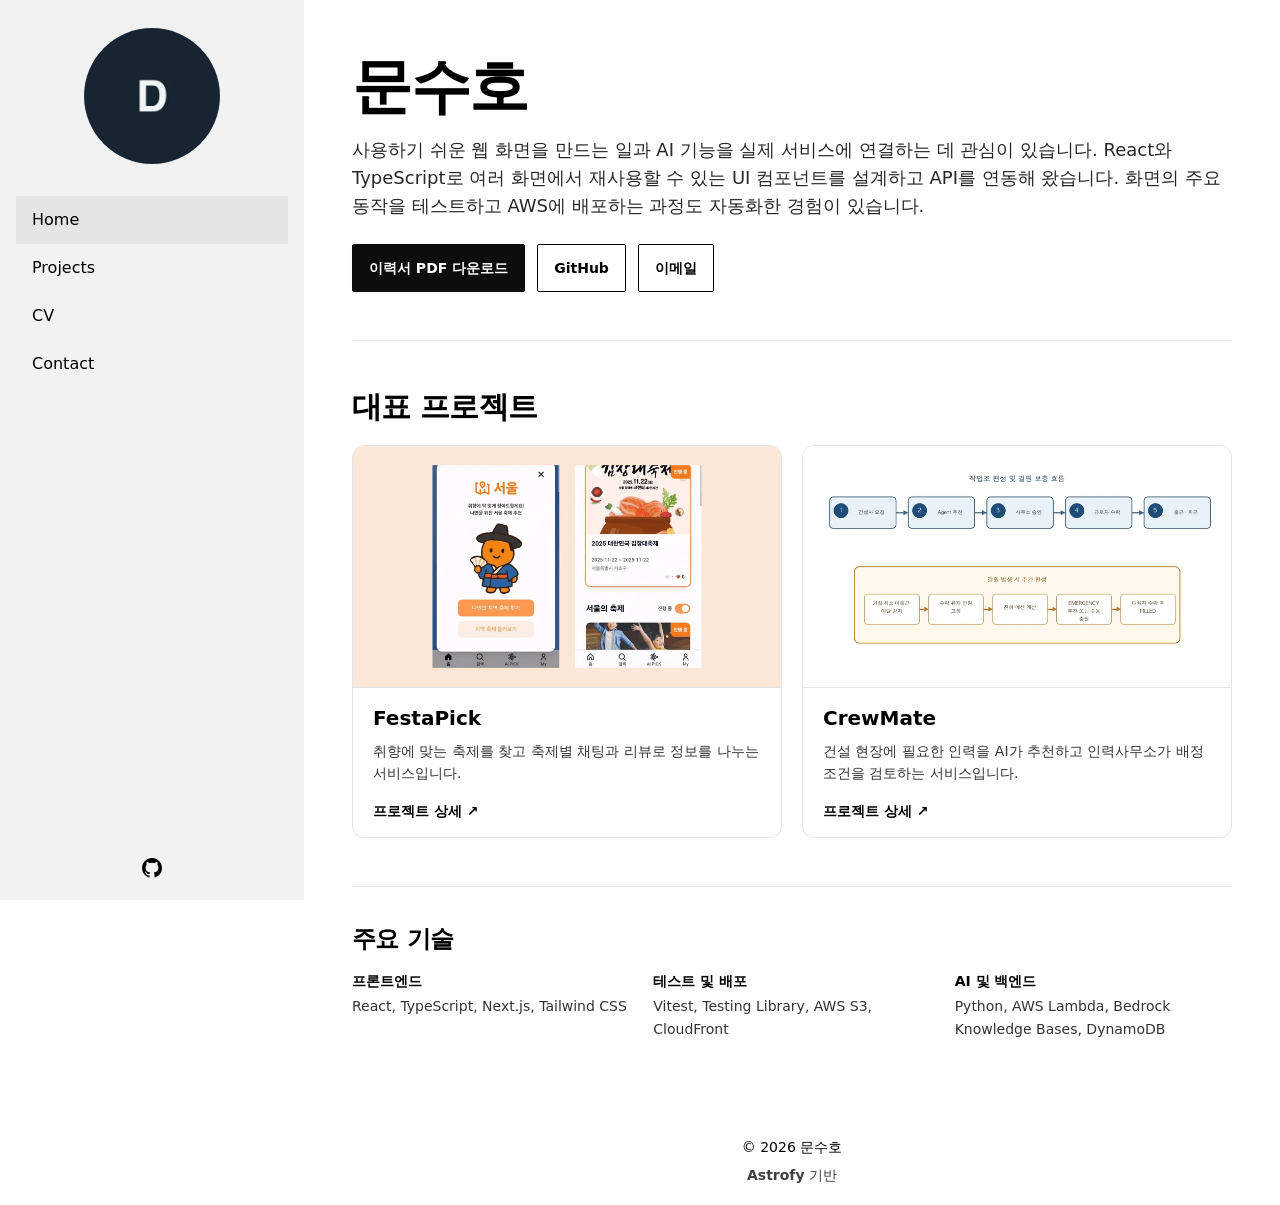
==== commit 2a8e2041: "FestaPick과 CrewMate의 문제 정의 및 성과 정리" ====
--- a/index.html
+++ b/index.html
@@ -1 +1 @@
-<!DOCTYPE html><html lang="ko" data-theme="lofi"><head><!-- Global Metadata --><meta charset="utf-8"><meta name="viewport" content="width=device-width,initial-scale=1"><link rel="icon" type="image/webp" href="/profile.webp"><meta name="generator" content="Astro v7.4.13"><!-- Primary Meta Tags --><title>문수호 | 개발 포트폴리오</title><meta name="title" content="문수호 | 개발 포트폴리오"><meta name="description" content="문수호의 개발 포트폴리오입니다. FestaPick과 CrewMate에서 맡은 역할과 프로젝트 결과, 이력서를 소개합니다."><!-- Open Graph / Facebook --><meta property="og:type" content="website"><meta property="og:url" content="https://dib3474.github.io/"><meta property="og:title" content="문수호 | 개발 포트폴리오"><meta property="og:description" content="문수호의 개발 포트폴리오입니다. FestaPick과 CrewMate에서 맡은 역할과 프로젝트 결과, 이력서를 소개합니다."><meta property="og:image" content="https://dib3474.github.io/portfolio-og.png"><meta property="og:image:width" content="1200"><meta property="og:image:height" content="630"><meta property="og:image:alt" content="문수호 개발 포트폴리오"><!-- Twitter --><meta property="twitter:card" content="summary_large_image"><meta property="twitter:url" content="https://dib3474.github.io/"><meta property="twitter:title" content="문수호 | 개발 포트폴리오"><meta property="twitter:description" content="문수호의 개발 포트폴리오입니다. FestaPick과 CrewMate에서 맡은 역할과 프로젝트 결과, 이력서를 소개합니다."><meta property="twitter:image" content="https://dib3474.github.io/portfolio-og.png"><meta name="astro-view-transitions-enabled" content="true"><meta name="astro-view-transitions-fallback" content="animate"><script type="module" src="/_astro/ClientRouter.astro_astro_type_script_index_0_lang.CnDxeVtR.js"></script><link rel="stylesheet" href="/_astro/BaseLayout.Dolec8aw.css"></head><body><div class="bg-base-100 drawer lg:drawer-open"><input id="my-drawer" type="checkbox" class="drawer-toggle"><div class="drawer-content bg-base-100"><div class="sticky lg:hidden top-0 z-30 flex h-16 w-full justify-center bg-opacity-90 backdrop-blur transition-all duration-100 bg-base-100 text-base-content shadow-sm"><div class="navbar"><div class="navbar-start"><label for="my-drawer" class="btn btn-square btn-ghost"><svg xmlns="http://www.w3.org/2000/svg" fill="none" viewBox="0 0 24 24" class="inline-block w-5 h-5 stroke-current"><path stroke-linecap="round" stroke-linejoin="round" stroke-width="2" d="M4 6h16M4 12h16M4 18h16"></path></svg></label></div><div class="navbar-center"><a class="btn btn-ghost normal-case text-xl" href="/">문수호 | 개발 포트폴리오</a></div><div class="navbar-end"></div></div></div><div class="md:flex md:justify-center"><main class="w-full min-w-0 max-w-[960px] px-5 py-10 sm:px-8 sm:py-14 lg:px-10"><section class="border-b border-base-300 pb-10 sm:pb-12"><h1 class="text-5xl font-bold tracking-tight sm:text-6xl">문수호</h1><p class="mt-5 break-keep break-words text-base leading-relaxed text-base-content/85 sm:text-lg">사용하기 쉬운 웹 화면을 만드는 일과 AI 기능을 실제 서비스에 연결하는 데 관심이 있습니다. React와 TypeScript로 여러 화면에서 재사용할 수 있는 UI 컴포넌트를 설계하고 API를 연동해 왔습니다. 화면의 주요 동작을 테스트하고, AWS에 배포하는 과정도 자동화한 경험이 있습니다.</p><div class="mt-6 flex flex-wrap gap-2 sm:gap-3"><a class="btn btn-primary" href="/resume.pdf" download="문수호-이력서.pdf">이력서 PDF 다운로드</a><a href="https://github.com/dib3474" class="btn btn-outline">GitHub</a><a class="btn btn-outline" href="mailto:dib3474@gmail.com">이메일</a></div></section><section class="py-10 sm:py-12"><h2 class="mb-5 text-2xl font-bold tracking-tight sm:text-3xl">대표 프로젝트</h2><ul class="grid gap-5 sm:grid-cols-2"><li class="min-w-0"><a class="portfolio-card flex h-full flex-col overflow-hidden rounded-xl border border-base-300 bg-base-100" href="/projects/#festapick--축제-추천실시간-소통-플랫폼"><img class="aspect-[840/474] w-full border-b border-base-300 object-cover" src="/projects/festapick.webp" width="840" height="474" alt="FestaPick의 축제 추천 기능 시연 화면" decoding="async"><div class="flex grow flex-col px-5 py-4"><h3 class="text-xl font-bold">FestaPick</h3><p class="mb-4 mt-2 grow text-sm leading-relaxed text-base-content/80">취향에 맞는 축제를 찾고, 축제별 채팅과 리뷰로 정보를 나누는 서비스입니다.</p><span class="text-sm font-semibold">프로젝트 상세 <span aria-hidden="true">↗</span></span></div></a></li><li class="min-w-0"><a class="portfolio-card flex h-full flex-col overflow-hidden rounded-xl border border-base-300 bg-base-100" href="/projects/#crewmate--건설-일용직-인력-중개-플랫폼"><img class="aspect-[840/474] w-full border-b border-base-300 object-cover" src="/projects/crewmate.webp" width="840" height="474" alt="CrewMate의 건설 인력 요청, 추천, 승인, 수락과 결원 보충 흐름도" decoding="async"><div class="flex grow flex-col px-5 py-4"><h3 class="text-xl font-bold">CrewMate</h3><p class="mb-4 mt-2 grow text-sm leading-relaxed text-base-content/80">건설 현장에 필요한 인력을 AI가 추천하고, 인력사무소가 배정 조건을 검토하는 서비스입니다.</p><span class="text-sm font-semibold">프로젝트 상세 <span aria-hidden="true">↗</span></span></div></a></li></ul></section><section class="border-t border-base-300 pt-9"><h2 class="mb-4 text-2xl font-bold tracking-tight">주요 기술</h2><dl class="grid gap-4 sm:grid-cols-3 sm:gap-6"><div><dt class="text-sm font-semibold">프론트엔드</dt><dd class="mt-1 text-sm leading-relaxed text-base-content/80">React · TypeScript · Next.js · Tailwind CSS</dd></div><div><dt class="text-sm font-semibold">테스트·배포</dt><dd class="mt-1 text-sm leading-relaxed text-base-content/80">Vitest · Testing Library · AWS S3 · CloudFront</dd></div><div><dt class="text-sm font-semibold">AI·백엔드</dt><dd class="mt-1 text-sm leading-relaxed text-base-content/80">Python · AWS Lambda · Bedrock Knowledge Bases · DynamoDB</dd></div></dl></section></main></div><footer class="footer footer-center block mb-5 pt-10"><div class="pb-2">&copy; 2026 문수호</div><div class="inline opacity-75"><a href="https://github.com/manuelernestog/astrofy" target="_blank" rel="noopener noreferrer" class="font-bold">Astrofy</a> 기반</div></footer></div><div class="drawer-side z-40"><label for="my-drawer" class="drawer-overlay"></label><aside class="px-2 pt-2 h-auto min-h-full w-[19rem] bg-base-200 text-base-content flex flex-col"><div class="w-fit mx-auto mt-5 mb-6"><a href="/"><div class="avatar transition ease-in-out hover:scale-[102%] block m-auto"><div class="w-[8.5rem]"><img src="/profile.webp" alt="문수호 프로필" loading="lazy" decoding="async" width="300" height="300" class="mask mask-circle"></div></div></a></div><ul class="menu grow shrink menu-md overflow-y-auto"><li><a id="home" class="py-3 text-base bg-base-300" href="/" aria-current="page">Home</a></li><li><a id="projects" class="py-3 text-base" href="/projects/">Projects</a></li><li><a id="cv" class="py-3 text-base" href="/cv/">CV</a></li><li><a class="py-3 text-base" href="mailto:dib3474@gmail.com">Contact</a></li></ul><div class="block sticky pointer-events-none bottom-10 bg-base-200 justify-center h-12 [mask-image:linear-gradient(transparent,#000000)]"></div><div class="social-icons px-4 pb-5 pt-1 flex self-center justify-center sticky bottom-0 bg-base-200"><a href="https://github.com/dib3474" target="_blank" rel="noopener noreferrer" class="mx-3" aria-label="GitHub" title="GitHub"><svg xmlns="http://www.w3.org/2000/svg" width="24" height="24" viewBox="0 0 24 24" style="fill: currentColor;transform: ;msFilter:;"><path fill-rule="evenodd" clip-rule="evenodd" d="M12.026 2c-5.509 0-9.974 4.465-9.974 9.974 0 4.406 2.857 8.145 6.821 9.465.499.09.679-.217.679-.481 0-.237-.008-.865-.011-1.696-2.775.602-3.361-1.338-3.361-1.338-.452-1.152-1.107-1.459-1.107-1.459-.905-.619.069-.605.069-.605 1.002.07 1.527 1.028 1.527 1.028.89 1.524 2.336 1.084 2.902.829.091-.645.351-1.085.635-1.334-2.214-.251-4.542-1.107-4.542-4.93 0-1.087.389-1.979 1.024-2.675-.101-.253-.446-1.268.099-2.64 0 0 .837-.269 2.742 1.021a9.582 9.582 0 0 1 2.496-.336 9.554 9.554 0 0 1 2.496.336c1.906-1.291 2.742-1.021 2.742-1.021.545 1.372.203 2.387.099 2.64.64.696 1.024 1.587 1.024 2.675 0 3.833-2.33 4.675-4.552 4.922.355.308.675.916.675 1.846 0 1.334-.012 2.41-.012 2.737 0 .267.178.577.687.479C19.146 20.115 22 16.379 22 11.974 22 6.465 17.535 2 12.026 2z"></path></svg></a></div></aside></div></div></body></html>+<!DOCTYPE html><html lang="ko" data-theme="lofi"><head><!-- Global Metadata --><meta charset="utf-8"><meta name="viewport" content="width=device-width,initial-scale=1"><link rel="icon" type="image/webp" href="/profile.webp"><meta name="generator" content="Astro v7.4.13"><!-- Primary Meta Tags --><title>문수호 | 개발 포트폴리오</title><meta name="title" content="문수호 | 개발 포트폴리오"><meta name="description" content="문수호의 개발 포트폴리오입니다. FestaPick과 CrewMate에서 맡은 역할과 프로젝트 결과, 이력서를 소개합니다."><!-- Open Graph / Facebook --><meta property="og:type" content="website"><meta property="og:url" content="https://dib3474.github.io/"><meta property="og:title" content="문수호 | 개발 포트폴리오"><meta property="og:description" content="문수호의 개발 포트폴리오입니다. FestaPick과 CrewMate에서 맡은 역할과 프로젝트 결과, 이력서를 소개합니다."><meta property="og:image" content="https://dib3474.github.io/portfolio-og.png"><meta property="og:image:width" content="1200"><meta property="og:image:height" content="630"><meta property="og:image:alt" content="문수호 개발 포트폴리오"><!-- Twitter --><meta property="twitter:card" content="summary_large_image"><meta property="twitter:url" content="https://dib3474.github.io/"><meta property="twitter:title" content="문수호 | 개발 포트폴리오"><meta property="twitter:description" content="문수호의 개발 포트폴리오입니다. FestaPick과 CrewMate에서 맡은 역할과 프로젝트 결과, 이력서를 소개합니다."><meta property="twitter:image" content="https://dib3474.github.io/portfolio-og.png"><meta name="astro-view-transitions-enabled" content="true"><meta name="astro-view-transitions-fallback" content="animate"><script type="module" src="/_astro/ClientRouter.astro_astro_type_script_index_0_lang.CnDxeVtR.js"></script><link rel="stylesheet" href="/_astro/BaseLayout.fqAEm8Ug.css"></head><body><div class="bg-base-100 drawer lg:drawer-open"><input id="my-drawer" type="checkbox" class="drawer-toggle"><div class="drawer-content bg-base-100"><div class="sticky lg:hidden top-0 z-30 flex h-16 w-full justify-center bg-opacity-90 backdrop-blur transition-all duration-100 bg-base-100 text-base-content shadow-sm"><div class="navbar"><div class="navbar-start"><label for="my-drawer" class="btn btn-square btn-ghost"><svg xmlns="http://www.w3.org/2000/svg" fill="none" viewBox="0 0 24 24" class="inline-block w-5 h-5 stroke-current"><path stroke-linecap="round" stroke-linejoin="round" stroke-width="2" d="M4 6h16M4 12h16M4 18h16"></path></svg></label></div><div class="navbar-center"><a class="btn btn-ghost normal-case text-xl" href="/">문수호 | 개발 포트폴리오</a></div><div class="navbar-end"></div></div></div><div class="md:flex md:justify-center"><main class="w-full min-w-0 max-w-[960px] px-5 py-10 sm:px-8 sm:py-14 lg:px-10"><section class="border-b border-base-300 pb-10 sm:pb-12"><h1 class="text-5xl font-bold tracking-tight sm:text-6xl">문수호</h1><p class="mt-5 break-keep break-words text-base leading-relaxed text-base-content/85 sm:text-lg">사용하기 쉬운 웹 화면을 만드는 일과 AI 기능을 실제 서비스에 연결하는 데 관심이 있습니다. React와 TypeScript로 여러 화면에서 재사용할 수 있는 UI 컴포넌트를 설계하고 API를 연동해 왔습니다. 화면의 주요 동작을 테스트하고 AWS에 배포하는 과정도 자동화한 경험이 있습니다.</p><div class="mt-6 flex flex-wrap gap-2 sm:gap-3"><a class="btn btn-primary" href="/resume.pdf" download="문수호-이력서.pdf">이력서 PDF 다운로드</a><a href="https://github.com/dib3474" class="btn btn-outline">GitHub</a><a class="btn btn-outline" href="mailto:dib3474@gmail.com">이메일</a></div></section><section class="py-10 sm:py-12"><h2 class="mb-5 text-2xl font-bold tracking-tight sm:text-3xl">대표 프로젝트</h2><ul class="grid gap-5 sm:grid-cols-2"><li class="min-w-0"><a class="portfolio-card flex h-full flex-col overflow-hidden rounded-xl border border-base-300 bg-base-100" href="/projects/#festapick--축제-추천-및-실시간-소통-플랫폼"><img class="aspect-[840/474] w-full border-b border-base-300 object-cover" src="/projects/festapick.webp" width="840" height="474" alt="FestaPick의 축제 추천 기능 시연 화면" decoding="async"><div class="flex grow flex-col px-5 py-4"><h3 class="text-xl font-bold">FestaPick</h3><p class="mb-4 mt-2 grow text-sm leading-relaxed text-base-content/80">취향에 맞는 축제를 찾고 축제별 채팅과 리뷰로 정보를 나누는 서비스입니다.</p><span class="text-sm font-semibold">프로젝트 상세 <span aria-hidden="true">↗</span></span></div></a></li><li class="min-w-0"><a class="portfolio-card flex h-full flex-col overflow-hidden rounded-xl border border-base-300 bg-base-100" href="/projects/#crewmate--건설-일용직-인력-중개-플랫폼"><img class="aspect-[840/474] w-full border-b border-base-300 object-cover" src="/projects/crewmate.webp" width="840" height="474" alt="CrewMate의 건설 인력 요청, 추천, 승인, 수락과 결원 보충 흐름도" decoding="async"><div class="flex grow flex-col px-5 py-4"><h3 class="text-xl font-bold">CrewMate</h3><p class="mb-4 mt-2 grow text-sm leading-relaxed text-base-content/80">건설 현장에 필요한 인력을 AI가 추천하고 인력사무소가 배정 조건을 검토하는 서비스입니다.</p><span class="text-sm font-semibold">프로젝트 상세 <span aria-hidden="true">↗</span></span></div></a></li></ul></section><section class="border-t border-base-300 pt-9"><h2 class="mb-4 text-2xl font-bold tracking-tight">주요 기술</h2><dl class="grid gap-4 sm:grid-cols-3 sm:gap-6"><div><dt class="text-sm font-semibold">프론트엔드</dt><dd class="mt-1 text-sm leading-relaxed text-base-content/80">React, TypeScript, Next.js, Tailwind CSS</dd></div><div><dt class="text-sm font-semibold">테스트 및 배포</dt><dd class="mt-1 text-sm leading-relaxed text-base-content/80">Vitest, Testing Library, AWS S3, CloudFront</dd></div><div><dt class="text-sm font-semibold">AI 및 백엔드</dt><dd class="mt-1 text-sm leading-relaxed text-base-content/80">Python, AWS Lambda, Bedrock Knowledge Bases, DynamoDB</dd></div></dl></section></main></div><footer class="footer footer-center block mb-5 pt-10"><div class="pb-2">&copy; 2026 문수호</div><div class="inline opacity-75"><a href="https://github.com/manuelernestog/astrofy" target="_blank" rel="noopener noreferrer" class="font-bold">Astrofy</a> 기반</div></footer></div><div class="drawer-side z-40"><label for="my-drawer" class="drawer-overlay"></label><aside class="px-2 pt-2 h-auto min-h-full w-[19rem] bg-base-200 text-base-content flex flex-col"><div class="w-fit mx-auto mt-5 mb-6"><a href="/"><div class="avatar transition ease-in-out hover:scale-[102%] block m-auto"><div class="w-[8.5rem]"><img src="/profile.webp" alt="문수호 프로필" loading="lazy" decoding="async" width="300" height="300" class="mask mask-circle"></div></div></a></div><ul class="menu grow shrink menu-md overflow-y-auto"><li><a id="home" class="py-3 text-base bg-base-300" href="/" aria-current="page">Home</a></li><li><a id="projects" class="py-3 text-base" href="/projects/">Projects</a></li><li><a id="cv" class="py-3 text-base" href="/cv/">CV</a></li><li><a class="py-3 text-base" href="mailto:dib3474@gmail.com">Contact</a></li></ul><div class="block sticky pointer-events-none bottom-10 bg-base-200 justify-center h-12 [mask-image:linear-gradient(transparent,#000000)]"></div><div class="social-icons px-4 pb-5 pt-1 flex self-center justify-center sticky bottom-0 bg-base-200"><a href="https://github.com/dib3474" target="_blank" rel="noopener noreferrer" class="mx-3" aria-label="GitHub" title="GitHub"><svg xmlns="http://www.w3.org/2000/svg" width="24" height="24" viewBox="0 0 24 24" style="fill: currentColor;transform: ;msFilter:;"><path fill-rule="evenodd" clip-rule="evenodd" d="M12.026 2c-5.509 0-9.974 4.465-9.974 9.974 0 4.406 2.857 8.145 6.821 9.465.499.09.679-.217.679-.481 0-.237-.008-.865-.011-1.696-2.775.602-3.361-1.338-3.361-1.338-.452-1.152-1.107-1.459-1.107-1.459-.905-.619.069-.605.069-.605 1.002.07 1.527 1.028 1.527 1.028.89 1.524 2.336 1.084 2.902.829.091-.645.351-1.085.635-1.334-2.214-.251-4.542-1.107-4.542-4.93 0-1.087.389-1.979 1.024-2.675-.101-.253-.446-1.268.099-2.64 0 0 .837-.269 2.742 1.021a9.582 9.582 0 0 1 2.496-.336 9.554 9.554 0 0 1 2.496.336c1.906-1.291 2.742-1.021 2.742-1.021.545 1.372.203 2.387.099 2.64.64.696 1.024 1.587 1.024 2.675 0 3.833-2.33 4.675-4.552 4.922.355.308.675.916.675 1.846 0 1.334-.012 2.41-.012 2.737 0 .267.178.577.687.479C19.146 20.115 22 16.379 22 11.974 22 6.465 17.535 2 12.026 2z"></path></svg></a></div></aside></div></div></body></html>
--- a/_astro/BaseLayout.fqAEm8Ug.css
+++ b/_astro/BaseLayout.fqAEm8Ug.css
@@ -0,0 +1 @@
+*,:before,:after,::backdrop{--tw-border-spacing-x:0;--tw-border-spacing-y:0;--tw-translate-x:0;--tw-translate-y:0;--tw-rotate:0;--tw-skew-x:0;--tw-skew-y:0;--tw-scale-x:1;--tw-scale-y:1;--tw-pan-x: ;--tw-pan-y: ;--tw-pinch-zoom: ;--tw-scroll-snap-strictness:proximity;--tw-gradient-from-position: ;--tw-gradient-via-position: ;--tw-gradient-to-position: ;--tw-ordinal: ;--tw-slashed-zero: ;--tw-numeric-figure: ;--tw-numeric-spacing: ;--tw-numeric-fraction: ;--tw-ring-inset: ;--tw-ring-offset-width:0px;--tw-ring-offset-color:#fff;--tw-ring-color:#3b82f680;--tw-ring-offset-shadow:0 0 #0000;--tw-ring-shadow:0 0 #0000;--tw-shadow:0 0 #0000;--tw-shadow-colored:0 0 #0000;--tw-blur: ;--tw-brightness: ;--tw-contrast: ;--tw-grayscale: ;--tw-hue-rotate: ;--tw-invert: ;--tw-saturate: ;--tw-sepia: ;--tw-drop-shadow: ;--tw-backdrop-blur: ;--tw-backdrop-brightness: ;--tw-backdrop-contrast: ;--tw-backdrop-grayscale: ;--tw-backdrop-hue-rotate: ;--tw-backdrop-invert: ;--tw-backdrop-opacity: ;--tw-backdrop-saturate: ;--tw-backdrop-sepia: ;--tw-contain-size: ;--tw-contain-layout: ;--tw-contain-paint: ;--tw-contain-style: }*,:before,:after{box-sizing:border-box;border:0 solid #e5e7eb}:before,:after{--tw-content:""}html,:host{-webkit-text-size-adjust:100%;-moz-tab-size:4;-o-tab-size:4;tab-size:4;font-feature-settings:normal;font-variation-settings:normal;-webkit-tap-highlight-color:transparent;font-family:ui-sans-serif,system-ui,sans-serif,Apple Color Emoji,Segoe UI Emoji,Segoe UI Symbol,Noto Color Emoji;line-height:1.5}body{line-height:inherit;margin:0}hr{height:0;color:inherit;border-top-width:1px}abbr:where([title]){text-decoration:underline dotted}h1,h2,h3,h4,h5,h6{font-size:inherit;font-weight:inherit}a{color:inherit;text-decoration:inherit}b,strong{font-weight:bolder}code,kbd,samp,pre{font-feature-settings:normal;font-variation-settings:normal;font-family:ui-monospace,SFMono-Regular,Menlo,Monaco,Consolas,Liberation Mono,Courier New,monospace;font-size:1em}small{font-size:80%}sub,sup{vertical-align:baseline;font-size:75%;line-height:0;position:relative}sub{bottom:-.25em}sup{top:-.5em}table{text-indent:0;border-color:inherit;border-collapse:collapse}button,input,optgroup,select,textarea{font-feature-settings:inherit;font-variation-settings:inherit;font-family:inherit;font-size:100%;font-weight:inherit;line-height:inherit;letter-spacing:inherit;color:inherit;margin:0;padding:0}button,select{text-transform:none}button,input:where([type=button]),input:where([type=reset]),input:where([type=submit]){-webkit-appearance:button;background-color:#0000;background-image:none}:-moz-focusring{outline:auto}:-moz-ui-invalid{box-shadow:none}progress{vertical-align:baseline}::-webkit-inner-spin-button,::-webkit-outer-spin-button{height:auto}[type=search]{-webkit-appearance:textfield;outline-offset:-2px}::-webkit-search-decoration{-webkit-appearance:none}::-webkit-file-upload-button{-webkit-appearance:button;font:inherit}summary{display:list-item}blockquote,dl,dd,h1,h2,h3,h4,h5,h6,hr,figure,p,pre{margin:0}fieldset{margin:0;padding:0}legend{padding:0}ol,ul,menu{margin:0;padding:0;list-style:none}dialog{padding:0}textarea{resize:vertical}input::-moz-placeholder,textarea::-moz-placeholder{opacity:1;color:#9ca3af}input::placeholder,textarea::placeholder{opacity:1;color:#9ca3af}button,[role=button]{cursor:pointer}:disabled{cursor:default}img,svg,video,canvas,audio,iframe,embed,object{vertical-align:middle;display:block}img,video{max-width:100%;height:auto}[hidden]:where(:not([hidden=until-found])){display:none}:root,[data-theme]{background-color:var(--fallback-b1,oklch(var(--b1)/1));color:var(--fallback-bc,oklch(var(--bc)/1))}@supports not (color:oklch(0% 0 0)){:root{color-scheme:light;--fallback-p:#491eff;--fallback-pc:#d4dbff;--fallback-s:#ff41c7;--fallback-sc:#fff9fc;--fallback-a:#00cfbd;--fallback-ac:#00100d;--fallback-n:#2b3440;--fallback-nc:#d7dde4;--fallback-b1:#fff;--fallback-b2:#e5e6e6;--fallback-b3:#e5e6e6;--fallback-bc:#1f2937;--fallback-in:#00b3f0;--fallback-inc:#000;--fallback-su:#00ca92;--fallback-suc:#000;--fallback-wa:#ffc22d;--fallback-wac:#000;--fallback-er:#ff6f70;--fallback-erc:#000}@media (prefers-color-scheme:dark){:root{color-scheme:dark;--fallback-p:#7582ff;--fallback-pc:#050617;--fallback-s:#ff71cf;--fallback-sc:#190211;--fallback-a:#00c7b5;--fallback-ac:#000e0c;--fallback-n:#2a323c;--fallback-nc:#a6adbb;--fallback-b1:#1d232a;--fallback-b2:#191e24;--fallback-b3:#15191e;--fallback-bc:#a6adbb;--fallback-in:#00b3f0;--fallback-inc:#000;--fallback-su:#00ca92;--fallback-suc:#000;--fallback-wa:#ffc22d;--fallback-wac:#000;--fallback-er:#ff6f70;--fallback-erc:#000}}}html{-webkit-tap-highlight-color:transparent}*{scrollbar-color:color-mix(in oklch, currentColor 35%, transparent) transparent}:hover{scrollbar-color:color-mix(in oklch, currentColor 60%, transparent) transparent}:root{color-scheme:light;--in:72.06% .191 231.6;--su:64.8% .15 160;--wa:84.71% .199 83.87;--er:71.76% .221 22.18;--pc:89.824% .06192 275.75;--ac:15.352% .0368 183.61;--inc:0% 0 0;--suc:0% 0 0;--wac:0% 0 0;--erc:0% 0 0;--rounded-box:1rem;--rounded-btn:.5rem;--rounded-badge:1.9rem;--animation-btn:.25s;--animation-input:.2s;--btn-focus-scale:.95;--border-btn:1px;--tab-border:1px;--tab-radius:.5rem;--p:49.12% .3096 275.75;--s:69.71% .329 342.55;--sc:98.71% .0106 342.55;--a:76.76% .184 183.61;--n:32.1785% .02476 255.702;--nc:89.4994% .011585 252.096;--b1:100% 0 0;--b2:96.1151% 0 0;--b3:92.4169% .00108 197.138;--bc:27.8078% .029596 256.848}@media (prefers-color-scheme:dark){:root{color-scheme:dark;--in:72.06% .191 231.6;--su:64.8% .15 160;--wa:84.71% .199 83.87;--er:71.76% .221 22.18;--pc:13.138% .0392 275.75;--sc:14.96% .052 342.55;--ac:14.902% .0334 183.61;--inc:0% 0 0;--suc:0% 0 0;--wac:0% 0 0;--erc:0% 0 0;--rounded-box:1rem;--rounded-btn:.5rem;--rounded-badge:1.9rem;--animation-btn:.25s;--animation-input:.2s;--btn-focus-scale:.95;--border-btn:1px;--tab-border:1px;--tab-radius:.5rem;--p:65.69% .196 275.75;--s:74.8% .26 342.55;--a:74.51% .167 183.61;--n:31.3815% .021108 254.139;--nc:74.6477% .0216 264.436;--b1:25.3267% .015896 252.418;--b2:23.2607% .013807 253.101;--b3:21.1484% .01165 254.088;--bc:74.6477% .0216 264.436}}[data-theme=light]{color-scheme:light;--in:72.06% .191 231.6;--su:64.8% .15 160;--wa:84.71% .199 83.87;--er:71.76% .221 22.18;--pc:89.824% .06192 275.75;--ac:15.352% .0368 183.61;--inc:0% 0 0;--suc:0% 0 0;--wac:0% 0 0;--erc:0% 0 0;--rounded-box:1rem;--rounded-btn:.5rem;--rounded-badge:1.9rem;--animation-btn:.25s;--animation-input:.2s;--btn-focus-scale:.95;--border-btn:1px;--tab-border:1px;--tab-radius:.5rem;--p:49.12% .3096 275.75;--s:69.71% .329 342.55;--sc:98.71% .0106 342.55;--a:76.76% .184 183.61;--n:32.1785% .02476 255.702;--nc:89.4994% .011585 252.096;--b1:100% 0 0;--b2:96.1151% 0 0;--b3:92.4169% .00108 197.138;--bc:27.8078% .029596 256.848}[data-theme=dark]{color-scheme:dark;--in:72.06% .191 231.6;--su:64.8% .15 160;--wa:84.71% .199 83.87;--er:71.76% .221 22.18;--pc:13.138% .0392 275.75;--sc:14.96% .052 342.55;--ac:14.902% .0334 183.61;--inc:0% 0 0;--suc:0% 0 0;--wac:0% 0 0;--erc:0% 0 0;--rounded-box:1rem;--rounded-btn:.5rem;--rounded-badge:1.9rem;--animation-btn:.25s;--animation-input:.2s;--btn-focus-scale:.95;--border-btn:1px;--tab-border:1px;--tab-radius:.5rem;--p:65.69% .196 275.75;--s:74.8% .26 342.55;--a:74.51% .167 183.61;--n:31.3815% .021108 254.139;--nc:74.6477% .0216 264.436;--b1:25.3267% .015896 252.418;--b2:23.2607% .013807 253.101;--b3:21.1484% .01165 254.088;--bc:74.6477% .0216 264.436}[data-theme=cupcake]{color-scheme:light;--in:72.06% .191 231.6;--su:64.8% .15 160;--wa:84.71% .199 83.87;--er:71.76% .221 22.18;--pc:15.2344% .017892 200.027;--sc:15.787% .020249 356.3;--ac:15.8762% .029206 78.6188;--nc:84.7148% .013247 313.19;--inc:0% 0 0;--suc:0% 0 0;--wac:0% 0 0;--erc:0% 0 0;--rounded-box:1rem;--rounded-badge:1.9rem;--animation-btn:.25s;--animation-input:.2s;--btn-focus-scale:.95;--border-btn:1px;--p:76.172% .089459 200.027;--s:78.9351% .101246 356.3;--a:79.3811% .146032 78.6188;--n:23.5742% .066235 313.19;--b1:97.7882% .00418 56.3756;--b2:93.9822% .007638 61.4493;--b3:91.5861% .006811 53.4405;--bc:23.5742% .066235 313.19;--rounded-btn:1.9rem;--tab-border:2px;--tab-radius:.7rem}[data-theme=bumblebee]{color-scheme:light;--b2:93% 0 0;--b3:86% 0 0;--in:72.06% .191 231.6;--su:64.8% .15 160;--wa:84.71% .199 83.87;--er:71.76% .221 22.18;--bc:20% 0 0;--ac:16.254% .0314 56.52;--nc:82.55% .015 281.99;--inc:0% 0 0;--suc:0% 0 0;--wac:0% 0 0;--erc:0% 0 0;--rounded-box:1rem;--rounded-btn:.5rem;--rounded-badge:1.9rem;--animation-btn:.25s;--animation-input:.2s;--btn-focus-scale:.95;--border-btn:1px;--tab-border:1px;--tab-radius:.5rem;--p:89.51% .2132 96.61;--pc:38.92% .046 96.61;--s:80.39% .194 70.76;--sc:39.38% .068 70.76;--a:81.27% .157 56.52;--n:12.75% .075 281.99;--b1:100% 0 0}[data-theme=emerald]{color-scheme:light;--b2:93% 0 0;--b3:86% 0 0;--in:72.06% .191 231.6;--su:64.8% .15 160;--wa:84.71% .199 83.87;--er:71.76% .221 22.18;--inc:0% 0 0;--suc:0% 0 0;--wac:0% 0 0;--erc:0% 0 0;--rounded-box:1rem;--rounded-btn:.5rem;--rounded-badge:1.9rem;--border-btn:1px;--tab-border:1px;--tab-radius:.5rem;--p:76.6626% .135433 153.45;--pc:33.3872% .040618 162.24;--s:61.3028% .202368 261.294;--sc:100% 0 0;--a:72.7725% .149783 33.2004;--ac:0% 0 0;--n:35.5192% .032071 262.989;--nc:98.4625% .001706 247.839;--b1:100% 0 0;--bc:35.5192% .032071 262.989;--animation-btn:0;--animation-input:0;--btn-focus-scale:1}[data-theme=corporate]{color-scheme:light;--b2:93% 0 0;--b3:86% 0 0;--in:72.06% .191 231.6;--su:64.8% .15 160;--wa:84.71% .199 83.87;--er:71.76% .221 22.18;--pc:12.078% .0456 269.1;--sc:13.0739% .010951 256.688;--ac:15.3934% .022799 163.579;--inc:0% 0 0;--suc:0% 0 0;--wac:0% 0 0;--erc:0% 0 0;--border-btn:1px;--tab-border:1px;--p:60.39% .228 269.1;--s:65.3694% .054756 256.688;--a:76.9669% .113994 163.579;--n:22.3899% .031305 278.072;--nc:95.8796% .008588 247.915;--b1:100% 0 0;--bc:22.3899% .031305 278.072;--rounded-box:.25rem;--rounded-btn:.125rem;--rounded-badge:.125rem;--tab-radius:.25rem;--animation-btn:0;--animation-input:0;--btn-focus-scale:1}[data-theme=synthwave]{color-scheme:dark;--b2:20.2941% .076211 287.836;--b3:18.7665% .070475 287.836;--pc:14.4421% .031903 342.009;--sc:15.6543% .02362 227.382;--ac:17.608% .0412 93.72;--rounded-box:1rem;--rounded-btn:.5rem;--rounded-badge:1.9rem;--animation-btn:.25s;--animation-input:.2s;--btn-focus-scale:.95;--border-btn:1px;--tab-border:1px;--tab-radius:.5rem;--p:72.2105% .159514 342.009;--s:78.2714% .118101 227.382;--a:88.04% .206 93.72;--n:25.5554% .103537 286.508;--nc:97.9365% .00819 301.358;--b1:21.8216% .081948 287.836;--bc:97.9365% .00819 301.358;--in:76.5197% .12273 231.832;--inc:23.5017% .096418 290.33;--su:86.0572% .115038 178.625;--suc:23.5017% .096418 290.33;--wa:85.531% .122117 93.7222;--wac:23.5017% .096418 290.33;--er:73.7005% .121339 32.6393;--erc:23.5017% .096418 290.33}[data-theme=retro]{color-scheme:light;--inc:90.923% .043042 262.881;--suc:12.541% .033982 149.214;--wac:13.3168% .031484 58.3183;--erc:13.144% .0398 27.33;--animation-btn:.25s;--animation-input:.2s;--btn-focus-scale:.95;--border-btn:1px;--tab-border:1px;--p:76.8664% .104092 22.6647;--pc:26.5104% .006243 .522862;--s:80.7415% .052534 159.095;--sc:26.5104% .006243 .522862;--a:70.3919% .125455 52.9534;--ac:26.5104% .006243 .522862;--n:28.4181% .009519 355.534;--nc:92.5604% .025113 89.2173;--b1:91.6374% .034554 90.5158;--b2:88.2722% .049418 91.7743;--b3:84.133% .065952 90.8567;--bc:26.5104% .006243 .522862;--in:54.615% .215208 262.881;--su:62.7052% .169912 149.214;--wa:66.584% .157422 58.3183;--er:65.72% .199 27.33;--rounded-box:.4rem;--rounded-btn:.4rem;--rounded-badge:.4rem;--tab-radius:.4rem}[data-theme=cyberpunk]{color-scheme:light;--b2:87.8943% .16647 104.32;--b3:81.2786% .15394 104.32;--in:72.06% .191 231.6;--su:64.8% .15 160;--wa:84.71% .199 83.87;--er:71.76% .221 22.18;--bc:18.902% .0358 104.32;--pc:14.844% .0418 6.35;--sc:16.666% .0368 204.72;--ac:14.372% .04352 310.43;--inc:0% 0 0;--suc:0% 0 0;--wac:0% 0 0;--erc:0% 0 0;--animation-btn:.25s;--animation-input:.2s;--btn-focus-scale:.95;--border-btn:1px;--tab-border:1px;--p:74.22% .209 6.35;--s:83.33% .184 204.72;--a:71.86% .2176 310.43;--n:23.04% .065 269.31;--nc:94.51% .179 104.32;--b1:94.51% .179 104.32;--rounded-box:0;--rounded-btn:0;--rounded-badge:0;--tab-radius:0;font-family:ui-monospace,SFMono-Regular,Menlo,Monaco,Consolas,Liberation Mono,Courier New,monospace}[data-theme=valentine]{color-scheme:light;--b2:88.0567% .024834 337.063;--b3:81.4288% .022964 337.063;--pc:13.7239% .030755 15.0665;--sc:14.3942% .029258 293.19;--ac:14.2537% .014961 197.829;--inc:90.923% .043042 262.881;--suc:12.541% .033982 149.214;--wac:13.3168% .031484 58.3183;--erc:14.614% .0414 27.33;--rounded-box:1rem;--rounded-badge:1.9rem;--animation-btn:.25s;--animation-input:.2s;--btn-focus-scale:.95;--border-btn:1px;--tab-border:1px;--p:68.6197% .153774 15.0665;--s:71.971% .14629 293.19;--a:71.2685% .074804 197.829;--n:54.6053% .143342 358.005;--nc:90.2701% .037202 336.955;--b1:94.6846% .026703 337.063;--bc:37.3085% .081131 4.60643;--in:54.615% .215208 262.881;--su:62.7052% .169912 149.214;--wa:66.584% .157422 58.3183;--er:73.07% .207 27.33;--rounded-btn:1.9rem;--tab-radius:.7rem}[data-theme=halloween]{color-scheme:dark;--b2:23.0416% 0 0;--b3:21.3072% 0 0;--bc:84.9552% 0 0;--sc:89.196% .0496 305.03;--nc:84.8742% .009322 65.6815;--inc:90.923% .043042 262.881;--suc:12.541% .033982 149.214;--wac:13.3168% .031484 58.3183;--erc:13.144% .0398 27.33;--rounded-box:1rem;--rounded-btn:.5rem;--rounded-badge:1.9rem;--animation-btn:.25s;--animation-input:.2s;--btn-focus-scale:.95;--border-btn:1px;--tab-border:1px;--tab-radius:.5rem;--p:77.48% .204 60.62;--pc:19.6935% .004671 196.779;--s:45.98% .248 305.03;--a:64.8% .223 136.073;--ac:0% 0 0;--n:24.371% .046608 65.6815;--b1:24.7759% 0 0;--in:54.615% .215208 262.881;--su:62.7052% .169912 149.214;--wa:66.584% .157422 58.3183;--er:65.72% .199 27.33}[data-theme=garden]{color-scheme:light;--b2:86.4453% .002011 17.1974;--b3:79.9386% .00186 17.1974;--in:72.06% .191 231.6;--su:64.8% .15 160;--wa:84.71% .199 83.87;--er:71.76% .221 22.18;--sc:89.699% .022197 355.096;--ac:11.2547% .010859 154.39;--inc:0% 0 0;--suc:0% 0 0;--wac:0% 0 0;--erc:0% 0 0;--rounded-box:1rem;--rounded-btn:.5rem;--rounded-badge:1.9rem;--animation-btn:.25s;--animation-input:.2s;--btn-focus-scale:.95;--border-btn:1px;--tab-border:1px;--tab-radius:.5rem;--p:62.45% .278 3.83636;--pc:100% 0 0;--s:48.4952% .110985 355.096;--a:56.2735% .054297 154.39;--n:24.1559% .049362 89.0706;--nc:92.9519% .002163 17.1974;--b1:92.9519% .002163 17.1974;--bc:16.9617% .001664 17.3207}[data-theme=forest]{color-scheme:dark;--b2:17.522% .007709 17.9116;--b3:16.2032% .007129 17.9116;--in:72.06% .191 231.6;--su:64.8% .15 160;--wa:84.71% .199 83.87;--er:71.76% .221 22.18;--bc:83.7682% .001658 17.9116;--sc:13.9553% .027077 168.327;--ac:14.1257% .02389 185.713;--nc:86.1397% .007806 171.365;--inc:0% 0 0;--suc:0% 0 0;--wac:0% 0 0;--erc:0% 0 0;--rounded-box:1rem;--rounded-badge:1.9rem;--animation-btn:.25s;--animation-input:.2s;--btn-focus-scale:.95;--border-btn:1px;--tab-border:1px;--tab-radius:.5rem;--p:68.6283% .185567 148.959;--pc:0% 0 0;--s:69.7764% .135385 168.327;--a:70.6285% .119451 185.713;--n:30.6985% .039032 171.365;--b1:18.8409% .00829 17.9116;--rounded-btn:1.9rem}[data-theme=aqua]{color-scheme:dark;--b2:45.3464% .118611 261.182;--b3:41.9333% .109683 261.182;--bc:89.7519% .025508 261.182;--sc:12.1365% .02175 309.783;--ac:18.6854% .020445 94.5554;--nc:12.2124% .023402 243.761;--inc:90.923% .043042 262.881;--suc:12.541% .033982 149.214;--wac:13.3168% .031484 58.3183;--erc:14.79% .038 27.33;--rounded-box:1rem;--rounded-btn:.5rem;--rounded-badge:1.9rem;--animation-btn:.25s;--animation-input:.2s;--btn-focus-scale:.95;--border-btn:1px;--tab-border:1px;--tab-radius:.5rem;--p:85.6617% .14498 198.646;--pc:40.1249% .068266 197.604;--s:60.6827% .108752 309.783;--a:93.4269% .102225 94.5554;--n:61.0622% .117009 243.761;--b1:48.7596% .127539 261.182;--in:54.615% .215208 262.881;--su:62.7052% .169912 149.214;--wa:66.584% .157422 58.3183;--er:73.95% .19 27.33}[data-theme=lofi]{color-scheme:light;--inc:15.908% .0206 205.9;--suc:18.026% .0306 164.14;--wac:17.674% .027 79.94;--erc:15.732% .03 28.47;--border-btn:1px;--tab-border:1px;--p:15.9066% 0 0;--pc:100% 0 0;--s:21.455% .001566 17.279;--sc:100% 0 0;--a:26.8618% 0 0;--ac:100% 0 0;--n:0% 0 0;--nc:100% 0 0;--b1:100% 0 0;--b2:96.1151% 0 0;--b3:92.268% .001082 17.1793;--bc:0% 0 0;--in:79.54% .103 205.9;--su:90.13% .153 164.14;--wa:88.37% .135 79.94;--er:78.66% .15 28.47;--rounded-box:.25rem;--rounded-btn:.125rem;--rounded-badge:.125rem;--tab-radius:.125rem;--animation-btn:0;--animation-input:0;--btn-focus-scale:1}[data-theme=pastel]{color-scheme:light;--in:72.06% .191 231.6;--su:64.8% .15 160;--wa:84.71% .199 83.87;--er:71.76% .221 22.18;--bc:20% 0 0;--pc:16.6166% .006979 316.874;--sc:17.6153% .009839 8.68836;--ac:17.8419% .012056 170.923;--nc:14.2681% .014702 228.184;--inc:0% 0 0;--suc:0% 0 0;--wac:0% 0 0;--erc:0% 0 0;--rounded-box:1rem;--rounded-badge:1.9rem;--animation-btn:.25s;--animation-input:.2s;--btn-focus-scale:.95;--border-btn:1px;--tab-border:1px;--p:83.0828% .034896 316.874;--s:88.0763% .049197 8.68836;--a:89.2096% .06028 170.923;--n:71.3406% .07351 228.184;--b1:100% 0 0;--b2:98.4625% .001706 247.839;--b3:87.1681% .009339 258.338;--rounded-btn:1.9rem;--tab-radius:.7rem}[data-theme=fantasy]{color-scheme:light;--b2:93% 0 0;--b3:86% 0 0;--in:72.06% .191 231.6;--su:64.8% .15 160;--wa:84.71% .199 83.87;--er:71.76% .221 22.18;--pc:87.49% .0378 325.02;--sc:90.784% .0324 241.36;--ac:15.196% .0408 56.72;--nc:85.5616% .005919 256.848;--inc:0% 0 0;--suc:0% 0 0;--wac:0% 0 0;--erc:0% 0 0;--rounded-box:1rem;--rounded-btn:.5rem;--rounded-badge:1.9rem;--animation-btn:.25s;--animation-input:.2s;--btn-focus-scale:.95;--border-btn:1px;--tab-border:1px;--tab-radius:.5rem;--p:37.45% .189 325.02;--s:53.92% .162 241.36;--a:75.98% .204 56.72;--n:27.8078% .029596 256.848;--b1:100% 0 0;--bc:27.8078% .029596 256.848}[data-theme=wireframe]{color-scheme:light;--bc:20% 0 0;--pc:15.6521% 0 0;--sc:15.6521% 0 0;--ac:15.6521% 0 0;--nc:18.8014% 0 0;--inc:89.0403% .062643 264.052;--suc:90.395% .035372 142.495;--wac:14.1626% .019994 108.702;--erc:12.5591% .051537 29.2339;--animation-btn:.25s;--animation-input:.2s;--btn-focus-scale:.95;--border-btn:1px;--tab-border:1px;--p:78.2604% 0 0;--s:78.2604% 0 0;--a:78.2604% 0 0;--n:94.007% 0 0;--b1:100% 0 0;--b2:94.9119% 0 0;--b3:89.7547% 0 0;--in:45.2014% .313214 264.052;--su:51.9752% .176858 142.495;--wa:70.8131% .099969 108.702;--er:62.7955% .257683 29.2339;--rounded-box:.2rem;--rounded-btn:.2rem;--rounded-badge:.2rem;--tab-radius:.2rem;font-family:Chalkboard,comic sans ms,"sans-serif"}[data-theme=black]{color-scheme:dark;--pc:86.736% 0 0;--sc:86.736% 0 0;--ac:86.736% 0 0;--nc:86.736% 0 0;--inc:89.0403% .062643 264.052;--suc:90.395% .035372 142.495;--wac:19.3597% .042201 109.769;--erc:12.5591% .051537 29.2339;--border-btn:1px;--tab-border:1px;--p:33.6799% 0 0;--s:33.6799% 0 0;--a:33.6799% 0 0;--b1:0% 0 0;--b2:19.1251% 0 0;--b3:26.8618% 0 0;--bc:87.6096% 0 0;--n:33.6799% 0 0;--in:45.2014% .313214 264.052;--su:51.9752% .176858 142.495;--wa:96.7983% .211006 109.769;--er:62.7955% .257683 29.2339;--rounded-box:0;--rounded-btn:0;--rounded-badge:0;--animation-btn:0;--animation-input:0;--btn-focus-scale:1;--tab-radius:0}[data-theme=luxury]{color-scheme:dark;--pc:20% 0 0;--sc:85.5163% .012821 261.069;--ac:87.3349% .010348 338.826;--inc:15.8122% .024356 237.134;--suc:15.6239% .038579 132.154;--wac:17.2255% .027305 102.891;--erc:14.3506% .035271 22.5689;--rounded-box:1rem;--rounded-btn:.5rem;--rounded-badge:1.9rem;--animation-btn:.25s;--animation-input:.2s;--btn-focus-scale:.95;--border-btn:1px;--tab-border:1px;--tab-radius:.5rem;--p:100% 0 0;--s:27.5815% .064106 261.069;--a:36.6744% .051741 338.826;--n:24.27% .057015 59.825;--nc:93.2033% .089631 90.8617;--b1:14.0765% .004386 285.823;--b2:20.2191% .004211 308.229;--b3:29.8961% .003818 308.319;--bc:75.6879% .123666 76.8905;--in:79.0612% .121778 237.134;--su:78.1197% .192894 132.154;--wa:86.1274% .136524 102.891;--er:71.7531% .176357 22.5689}[data-theme=dracula]{color-scheme:dark;--b2:26.8053% .020556 277.509;--b3:24.7877% .019009 277.509;--pc:15.0922% .036614 346.812;--sc:14.8405% .029709 301.883;--ac:16.6785% .024826 66.5585;--nc:87.8891% .006515 275.524;--inc:17.6526% .018676 212.847;--suc:17.4199% .043903 148.025;--wac:19.1068% .026849 112.757;--erc:13.6441% .041266 24.431;--rounded-box:1rem;--rounded-btn:.5rem;--rounded-badge:1.9rem;--animation-btn:.25s;--animation-input:.2s;--btn-focus-scale:.95;--border-btn:1px;--tab-border:1px;--tab-radius:.5rem;--p:75.4611% .18307 346.812;--s:74.2023% .148546 301.883;--a:83.3927% .124132 66.5585;--n:39.4456% .032576 275.524;--b1:28.8229% .022103 277.509;--bc:97.7477% .007913 106.545;--in:88.263% .09338 212.847;--su:87.0995% .219516 148.025;--wa:95.5338% .134246 112.757;--er:68.2204% .206328 24.431}[data-theme=cmyk]{color-scheme:light;--b2:93% 0 0;--b3:86% 0 0;--bc:20% 0 0;--pc:14.3544% .02666 239.443;--sc:12.8953% .040552 359.339;--ac:18.8458% .037948 105.307;--nc:84.3557% 0 0;--inc:13.6952% .0189 217.284;--suc:89.3898% .032505 321.406;--wac:14.2473% .031969 52.0234;--erc:12.4027% .041677 28.7175;--rounded-box:1rem;--rounded-btn:.5rem;--rounded-badge:1.9rem;--animation-btn:.25s;--animation-input:.2s;--btn-focus-scale:.95;--border-btn:1px;--tab-border:1px;--tab-radius:.5rem;--p:71.7722% .133298 239.443;--s:64.4766% .202758 359.339;--a:94.2289% .189741 105.307;--n:21.7787% 0 0;--b1:100% 0 0;--in:68.4759% .094499 217.284;--su:46.949% .162524 321.406;--wa:71.2364% .159843 52.0234;--er:62.0133% .208385 28.7175}[data-theme=autumn]{color-scheme:light;--b2:89.1077% 0 0;--b3:82.4006% 0 0;--bc:19.1629% 0 0;--pc:88.1446% .032232 17.5302;--sc:12.3353% .033821 23.8659;--ac:14.6851% .018999 60.7296;--nc:90.8734% .007475 51.9028;--inc:13.8449% .019596 207.284;--suc:12.199% .016032 174.616;--wac:14.0163% .032982 56.8443;--erc:90.614% .0482 24.16;--rounded-box:1rem;--rounded-btn:.5rem;--rounded-badge:1.9rem;--animation-btn:.25s;--animation-input:.2s;--btn-focus-scale:.95;--border-btn:1px;--tab-border:1px;--tab-radius:.5rem;--p:40.7232% .16116 17.5302;--s:61.6763% .169105 23.8659;--a:73.4253% .094994 60.7296;--n:54.3672% .037374 51.9028;--b1:95.8147% 0 0;--in:69.2245% .097979 207.284;--su:60.9951% .080159 174.616;--wa:70.0817% .164909 56.8443;--er:53.07% .241 24.16}[data-theme=business]{color-scheme:dark;--b2:22.6487% 0 0;--b3:20.944% 0 0;--bc:84.8707% 0 0;--pc:88.3407% .019811 251.474;--sc:12.8185% .005481 229.389;--ac:13.4542% .033545 35.7915;--nc:85.4882% .00265 253.041;--inc:12.5233% .028702 240.034;--suc:14.0454% .018919 156.596;--wac:15.4965% .023141 81.5192;--erc:90.3221% .029356 29.6745;--animation-btn:.25s;--animation-input:.2s;--btn-focus-scale:.95;--border-btn:1px;--tab-border:1px;--tab-radius:.5rem;--p:41.7036% .099057 251.474;--s:64.0924% .027405 229.389;--a:67.271% .167726 35.7915;--n:27.441% .01325 253.041;--b1:24.3535% 0 0;--in:62.6163% .143511 240.034;--su:70.2268% .094594 156.596;--wa:77.4824% .115704 81.5192;--er:51.6105% .14678 29.6745;--rounded-box:.25rem;--rounded-btn:.125rem;--rounded-badge:.125rem}[data-theme=acid]{color-scheme:light;--b2:91.6146% 0 0;--b3:84.7189% 0 0;--bc:19.7021% 0 0;--pc:14.38% .0714 330.76;--sc:14.674% .0448 48.2509;--ac:18.556% .0528 122.963;--nc:84.262% .0256 278.68;--inc:12.144% .0454 252.05;--suc:17.144% .0532 158.53;--wac:18.202% .0424 100.5;--erc:12.968% .0586 29.3492;--animation-btn:.25s;--animation-input:.2s;--btn-focus-scale:.95;--border-btn:1px;--tab-border:1px;--p:71.9% .357 330.76;--s:73.37% .224 48.2509;--a:92.78% .264 122.963;--n:21.31% .128 278.68;--b1:98.5104% 0 0;--in:60.72% .227 252.05;--su:85.72% .266 158.53;--wa:91.01% .212 100.5;--er:64.84% .293 29.3492;--rounded-box:1.25rem;--rounded-btn:1rem;--rounded-badge:1rem;--tab-radius:.7rem}[data-theme=lemonade]{color-scheme:light;--b2:91.8003% .0186 123.72;--b3:84.8906% .0172 123.72;--bc:19.742% .004 123.72;--pc:11.784% .0398 134.6;--sc:15.55% .0392 111.09;--ac:17.078% .0402 100.73;--nc:86.196% .015 108.6;--inc:17.238% .0094 224.14;--suc:17.238% .0094 157.85;--wac:17.238% .0094 102.15;--erc:17.238% .0094 25.85;--rounded-box:1rem;--rounded-btn:.5rem;--rounded-badge:1.9rem;--animation-btn:.25s;--animation-input:.2s;--btn-focus-scale:.95;--border-btn:1px;--tab-border:1px;--tab-radius:.5rem;--p:58.92% .199 134.6;--s:77.75% .196 111.09;--a:85.39% .201 100.73;--n:30.98% .075 108.6;--b1:98.71% .02 123.72;--in:86.19% .047 224.14;--su:86.19% .047 157.85;--wa:86.19% .047 102.15;--er:86.19% .047 25.85}[data-theme=night]{color-scheme:dark;--b2:19.3144% .037037 265.755;--b3:17.8606% .034249 265.755;--bc:84.1536% .007965 265.755;--pc:15.0703% .027798 232.661;--sc:13.6023% .031661 276.935;--ac:14.4721% .035244 350.049;--nc:85.5899% .00737 260.031;--suc:15.6904% .026506 181.912;--wac:16.6486% .027912 82.95;--erc:14.3572% .034051 13.1183;--rounded-box:1rem;--rounded-btn:.5rem;--rounded-badge:1.9rem;--animation-btn:.25s;--animation-input:.2s;--btn-focus-scale:.95;--border-btn:1px;--tab-border:1px;--tab-radius:.5rem;--p:75.3513% .138989 232.661;--s:68.0113% .158303 276.935;--a:72.3603% .176218 350.049;--n:27.9495% .036848 260.031;--b1:20.7682% .039824 265.755;--in:68.4553% .148062 237.251;--inc:0% 0 0;--su:78.452% .132529 181.912;--wa:83.2428% .139558 82.95;--er:71.7858% .170255 13.1183}[data-theme=coffee]{color-scheme:dark;--b2:20.1585% .021457 329.709;--b3:18.6412% .019842 329.709;--pc:14.3993% .024765 62.7564;--sc:86.893% .00597 199.194;--ac:88.5243% .014881 224.389;--nc:83.3022% .003149 326.261;--inc:15.898% .012774 184.558;--suc:14.9445% .014491 131.116;--wac:17.6301% .028162 87.7224;--erc:15.4637% .025644 31.8719;--rounded-box:1rem;--rounded-btn:.5rem;--rounded-badge:1.9rem;--animation-btn:.25s;--animation-input:.2s;--btn-focus-scale:.95;--border-btn:1px;--tab-border:1px;--tab-radius:.5rem;--p:71.9967% .123825 62.7564;--s:34.465% .029849 199.194;--a:42.6213% .074405 224.389;--n:16.5109% .015743 326.261;--b1:21.6758% .023072 329.709;--bc:72.3547% .092794 79.1294;--in:79.4902% .063869 184.558;--su:74.7224% .072456 131.116;--wa:88.1503% .140812 87.7224;--er:77.3187% .12822 31.8719}[data-theme=winter]{color-scheme:light;--pc:91.372% .051 257.57;--sc:88.5103% .03222 282.339;--ac:11.988% .038303 335.171;--nc:83.9233% .012704 257.652;--inc:17.6255% .017178 214.515;--suc:16.0988% .015404 197.824;--wac:17.8345% .009167 71.4703;--erc:14.6185% .022037 20.0763;--rounded-box:1rem;--rounded-btn:.5rem;--rounded-badge:1.9rem;--animation-btn:.25s;--animation-input:.2s;--btn-focus-scale:.95;--border-btn:1px;--tab-border:1px;--tab-radius:.5rem;--p:56.86% .255 257.57;--s:42.5516% .161098 282.339;--a:59.9398% .191515 335.171;--n:19.6166% .063518 257.652;--b1:100% 0 0;--b2:97.4663% .011947 259.823;--b3:93.2686% .016223 262.751;--bc:41.8869% .053885 255.825;--in:88.1275% .085888 214.515;--su:80.4941% .077019 197.824;--wa:89.1725% .045833 71.4703;--er:73.0926% .110185 20.0763}[data-theme=dim]{color-scheme:dark;--pc:17.2267% .028331 139.55;--sc:14.6752% .033181 35.3531;--ac:14.8459% .026728 311.379;--inc:17.2157% .028409 206.183;--suc:17.2343% .028437 166.534;--wac:17.2327% .028447 94.8187;--erc:16.4838% .019914 33.7564;--rounded-box:1rem;--rounded-btn:.5rem;--rounded-badge:1.9rem;--animation-btn:.25s;--animation-input:.2s;--btn-focus-scale:.95;--border-btn:1px;--tab-border:1px;--tab-radius:.5rem;--p:86.1335% .141656 139.55;--s:73.3759% .165904 35.3531;--a:74.2296% .133641 311.379;--n:24.7311% .020483 264.095;--nc:82.9011% .031335 222.959;--b1:30.8577% .023243 264.15;--b2:28.0368% .01983 264.182;--b3:26.3469% .018403 262.178;--bc:82.9011% .031335 222.959;--in:86.0785% .142046 206.183;--su:86.1717% .142187 166.534;--wa:86.1634% .142236 94.8187;--er:82.4189% .09957 33.7564}[data-theme=nord]{color-scheme:light;--pc:11.8872% .015449 254.028;--sc:13.9303% .011822 248.687;--ac:15.4929% .01245 217.469;--inc:13.8414% .012499 332.665;--suc:15.3654% .01498 131.063;--wac:17.0972% .017847 84.0933;--erc:12.122% .024119 15.3419;--animation-btn:.25s;--animation-input:.2s;--btn-focus-scale:.95;--border-btn:1px;--tab-border:1px;--p:59.4359% .077246 254.028;--s:69.6516% .059108 248.687;--a:77.4643% .062249 217.469;--n:45.229% .035214 264.131;--nc:89.9258% .016374 262.749;--b1:95.1276% .007445 260.732;--b2:93.2996% .010389 261.788;--b3:89.9258% .016374 262.749;--bc:32.4374% .022945 264.182;--in:69.2072% .062496 332.665;--su:76.827% .074899 131.063;--wa:85.4862% .089234 84.0933;--er:60.61% .120594 15.3419;--rounded-box:.4rem;--rounded-btn:.2rem;--rounded-badge:.4rem;--tab-radius:.2rem}[data-theme=sunset]{color-scheme:dark;--pc:14.9408% .031656 39.947;--sc:14.5075% .035531 2.72034;--ac:14.2589% .033336 299.845;--inc:17.1119% .017054 206.015;--suc:17.1122% .017172 144.779;--wac:17.1139% .016961 74.4278;--erc:17.1023% .015778 16.8864;--animation-btn:.25s;--animation-input:.2s;--btn-focus-scale:.95;--border-btn:1px;--tab-border:1px;--p:74.7039% .158278 39.947;--s:72.5375% .177654 2.72034;--a:71.2947% .166678 299.845;--n:26% .019 237.69;--nc:70% .019 237.69;--b1:22% .019 237.69;--b2:20% .019 237.69;--b3:18% .019 237.69;--bc:77.3835% .043586 245.097;--in:85.5596% .085271 206.015;--su:85.5609% .08586 144.779;--wa:85.5695% .084806 74.4278;--er:85.5116% .07889 16.8864;--rounded-box:1.2rem;--rounded-btn:.8rem;--rounded-badge:.4rem;--tab-radius:.7rem}.prose{color:var(--tw-prose-body);max-width:65ch}.prose :where([class~=lead]):not(:where([class~=not-prose] *)){color:var(--tw-prose-lead);margin-top:1.2em;margin-bottom:1.2em;font-size:1.25em;line-height:1.6}.prose :where(a):not(:where([class~=not-prose] *)){color:var(--tw-prose-links);font-weight:500;text-decoration:underline}.prose :where(strong):not(:where([class~=not-prose] *)){color:var(--tw-prose-bold);font-weight:600}.prose :where(a strong):not(:where([class~=not-prose] *)),.prose :where(blockquote strong):not(:where([class~=not-prose] *)),.prose :where(thead th strong):not(:where([class~=not-prose] *)){color:inherit}.prose :where(ol):not(:where([class~=not-prose] *)){margin-top:1.25em;margin-bottom:1.25em;padding-left:1.625em;list-style-type:decimal}.prose :where(ol[type=A]):not(:where([class~=not-prose] *)){list-style-type:upper-alpha}.prose :where(ol[type=a]):not(:where([class~=not-prose] *)){list-style-type:lower-alpha}.prose :where(ol[type=A s]):not(:where([class~=not-prose] *)){list-style-type:upper-alpha}.prose :where(ol[type=a s]):not(:where([class~=not-prose] *)){list-style-type:lower-alpha}.prose :where(ol[type=I]):not(:where([class~=not-prose] *)){list-style-type:upper-roman}.prose :where(ol[type=i]):not(:where([class~=not-prose] *)){list-style-type:lower-roman}.prose :where(ol[type=I s]):not(:where([class~=not-prose] *)){list-style-type:upper-roman}.prose :where(ol[type=i s]):not(:where([class~=not-prose] *)){list-style-type:lower-roman}.prose :where(ol[type="1"]):not(:where([class~=not-prose] *)){list-style-type:decimal}.prose :where(ul):not(:where([class~=not-prose] *)){margin-top:1.25em;margin-bottom:1.25em;padding-left:1.625em;list-style-type:disc}.prose :where(ol>li):not(:where([class~=not-prose] *))::marker{color:var(--tw-prose-counters);font-weight:400}.prose :where(ul>li):not(:where([class~=not-prose] *))::marker{color:var(--tw-prose-bullets)}.prose :where(hr):not(:where([class~=not-prose] *)){border-color:var(--tw-prose-hr);border-top-width:1px;margin-top:3em;margin-bottom:3em}.prose :where(blockquote):not(:where([class~=not-prose] *)){color:var(--tw-prose-quotes);border-left-width:.25rem;border-left-color:var(--tw-prose-quote-borders);quotes:"“""”""‘""’";margin-top:1.6em;margin-bottom:1.6em;padding-left:1em;font-style:italic;font-weight:500}.prose :where(blockquote p:first-of-type):not(:where([class~=not-prose] *)):before{content:open-quote}.prose :where(blockquote p:last-of-type):not(:where([class~=not-prose] *)):after{content:close-quote}.prose :where(h1):not(:where([class~=not-prose] *)){color:var(--tw-prose-headings);margin-top:0;margin-bottom:.888889em;font-size:2.25em;font-weight:800;line-height:1.11111}.prose :where(h1 strong):not(:where([class~=not-prose] *)){color:inherit;font-weight:900}.prose :where(h2):not(:where([class~=not-prose] *)){color:var(--tw-prose-headings);margin-top:2em;margin-bottom:1em;font-size:1.5em;font-weight:700;line-height:1.33333}.prose :where(h2 strong):not(:where([class~=not-prose] *)){color:inherit;font-weight:800}.prose :where(h3):not(:where([class~=not-prose] *)){color:var(--tw-prose-headings);margin-top:1.6em;margin-bottom:.6em;font-size:1.25em;font-weight:600;line-height:1.6}.prose :where(h3 strong):not(:where([class~=not-prose] *)){color:inherit;font-weight:700}.prose :where(h4):not(:where([class~=not-prose] *)){color:var(--tw-prose-headings);margin-top:1.5em;margin-bottom:.5em;font-weight:600;line-height:1.5}.prose :where(h4 strong):not(:where([class~=not-prose] *)){color:inherit;font-weight:700}.prose :where(img):not(:where([class~=not-prose] *)){margin-top:2em;margin-bottom:2em}.prose :where(figure>*):not(:where([class~=not-prose] *)){margin-top:0;margin-bottom:0}.prose :where(figcaption):not(:where([class~=not-prose] *)){color:var(--tw-prose-captions);margin-top:.857143em;font-size:.875em;line-height:1.42857}.prose :where(code):not(:where([class~=not-prose] *)){color:var(--tw-prose-code);font-size:.875em;font-weight:600}.prose :where(code):not(:where([class~=not-prose] *)):before,.prose :where(code):not(:where([class~=not-prose] *)):after{content:"`"}.prose :where(a code):not(:where([class~=not-prose] *)),.prose :where(h1 code):not(:where([class~=not-prose] *)){color:inherit}.prose :where(h2 code):not(:where([class~=not-prose] *)){color:inherit;font-size:.875em}.prose :where(h3 code):not(:where([class~=not-prose] *)){color:inherit;font-size:.9em}.prose :where(h4 code):not(:where([class~=not-prose] *)),.prose :where(blockquote code):not(:where([class~=not-prose] *)),.prose :where(thead th code):not(:where([class~=not-prose] *)){color:inherit}.prose :where(pre):not(:where([class~=not-prose] *)){color:var(--tw-prose-pre-code);background-color:var(--tw-prose-pre-bg);border-radius:.375rem;margin-top:1.71429em;margin-bottom:1.71429em;padding:.857143em 1.14286em;font-size:.875em;font-weight:400;line-height:1.71429;overflow-x:auto}.prose :where(pre code):not(:where([class~=not-prose] *)){font-weight:inherit;color:inherit;font-size:inherit;font-family:inherit;line-height:inherit;background-color:#0000;border-width:0;border-radius:0;padding:0}.prose :where(pre code):not(:where([class~=not-prose] *)):before,.prose :where(pre code):not(:where([class~=not-prose] *)):after{content:none}.prose :where(table):not(:where([class~=not-prose] *)){table-layout:auto;text-align:left;width:100%;margin-top:2em;margin-bottom:2em;font-size:.875em;line-height:1.71429}.prose :where(thead):not(:where([class~=not-prose] *)){border-bottom-width:1px;border-bottom-color:var(--tw-prose-th-borders)}.prose :where(thead th):not(:where([class~=not-prose] *)){color:var(--tw-prose-headings);vertical-align:bottom;padding-bottom:.571429em;padding-left:.571429em;padding-right:.571429em;font-weight:600}.prose :where(tbody tr):not(:where([class~=not-prose] *)){border-bottom-width:1px;border-bottom-color:var(--tw-prose-td-borders)}.prose :where(tbody tr:last-child):not(:where([class~=not-prose] *)){border-bottom-width:0}.prose :where(tbody td):not(:where([class~=not-prose] *)){vertical-align:baseline}.prose :where(tfoot):not(:where([class~=not-prose] *)){border-top-width:1px;border-top-color:var(--tw-prose-th-borders)}.prose :where(tfoot td):not(:where([class~=not-prose] *)){vertical-align:top}.prose{--tw-prose-body:#374151;--tw-prose-headings:#111827;--tw-prose-lead:#4b5563;--tw-prose-links:#111827;--tw-prose-bold:#111827;--tw-prose-counters:#6b7280;--tw-prose-bullets:#d1d5db;--tw-prose-hr:#e5e7eb;--tw-prose-quotes:#111827;--tw-prose-quote-borders:#e5e7eb;--tw-prose-captions:#6b7280;--tw-prose-code:#111827;--tw-prose-pre-code:#e5e7eb;--tw-prose-pre-bg:#1f2937;--tw-prose-th-borders:#d1d5db;--tw-prose-td-borders:#e5e7eb;--tw-prose-invert-body:#d1d5db;--tw-prose-invert-headings:#fff;--tw-prose-invert-lead:#9ca3af;--tw-prose-invert-links:#fff;--tw-prose-invert-bold:#fff;--tw-prose-invert-counters:#9ca3af;--tw-prose-invert-bullets:#4b5563;--tw-prose-invert-hr:#374151;--tw-prose-invert-quotes:#f3f4f6;--tw-prose-invert-quote-borders:#374151;--tw-prose-invert-captions:#9ca3af;--tw-prose-invert-code:#fff;--tw-prose-invert-pre-code:#d1d5db;--tw-prose-invert-pre-bg:#00000080;--tw-prose-invert-th-borders:#4b5563;--tw-prose-invert-td-borders:#374151;font-size:1rem;line-height:1.75}.prose :where(p):not(:where([class~=not-prose] *)){margin-top:1.25em;margin-bottom:1.25em}.prose :where(video):not(:where([class~=not-prose] *)),.prose :where(figure):not(:where([class~=not-prose] *)){margin-top:2em;margin-bottom:2em}.prose :where(li):not(:where([class~=not-prose] *)){margin-top:.5em;margin-bottom:.5em}.prose :where(ol>li):not(:where([class~=not-prose] *)),.prose :where(ul>li):not(:where([class~=not-prose] *)){padding-left:.375em}.prose :where(.prose>ul>li p):not(:where([class~=not-prose] *)){margin-top:.75em;margin-bottom:.75em}.prose :where(.prose>ul>li>:first-child):not(:where([class~=not-prose] *)){margin-top:1.25em}.prose :where(.prose>ul>li>:last-child):not(:where([class~=not-prose] *)){margin-bottom:1.25em}.prose :where(.prose>ol>li>:first-child):not(:where([class~=not-prose] *)){margin-top:1.25em}.prose :where(.prose>ol>li>:last-child):not(:where([class~=not-prose] *)){margin-bottom:1.25em}.prose :where(ul ul,ul ol,ol ul,ol ol):not(:where([class~=not-prose] *)){margin-top:.75em;margin-bottom:.75em}.prose :where(hr+*):not(:where([class~=not-prose] *)),.prose :where(h2+*):not(:where([class~=not-prose] *)),.prose :where(h3+*):not(:where([class~=not-prose] *)),.prose :where(h4+*):not(:where([class~=not-prose] *)){margin-top:0}.prose :where(thead th:first-child):not(:where([class~=not-prose] *)){padding-left:0}.prose :where(thead th:last-child):not(:where([class~=not-prose] *)){padding-right:0}.prose :where(tbody td,tfoot td):not(:where([class~=not-prose] *)){padding:.571429em}.prose :where(tbody td:first-child,tfoot td:first-child):not(:where([class~=not-prose] *)){padding-left:0}.prose :where(tbody td:last-child,tfoot td:last-child):not(:where([class~=not-prose] *)){padding-right:0}.prose :where(.prose>:first-child):not(:where([class~=not-prose] *)){margin-top:0}.prose :where(.prose>:last-child):not(:where([class~=not-prose] *)){margin-bottom:0}.prose-sm :where(.prose>ul>li p):not(:where([class~=not-prose] *)){margin-top:.571429em;margin-bottom:.571429em}.prose-sm :where(.prose>ul>li>:first-child):not(:where([class~=not-prose] *)){margin-top:1.14286em}.prose-sm :where(.prose>ul>li>:last-child):not(:where([class~=not-prose] *)){margin-bottom:1.14286em}.prose-sm :where(.prose>ol>li>:first-child):not(:where([class~=not-prose] *)){margin-top:1.14286em}.prose-sm :where(.prose>ol>li>:last-child):not(:where([class~=not-prose] *)){margin-bottom:1.14286em}.prose-sm :where(.prose>:first-child):not(:where([class~=not-prose] *)){margin-top:0}.prose-sm :where(.prose>:last-child):not(:where([class~=not-prose] *)){margin-bottom:0}.prose-base :where(.prose>ul>li p):not(:where([class~=not-prose] *)){margin-top:.75em;margin-bottom:.75em}.prose-base :where(.prose>ul>li>:first-child):not(:where([class~=not-prose] *)){margin-top:1.25em}.prose-base :where(.prose>ul>li>:last-child):not(:where([class~=not-prose] *)){margin-bottom:1.25em}.prose-base :where(.prose>ol>li>:first-child):not(:where([class~=not-prose] *)){margin-top:1.25em}.prose-base :where(.prose>ol>li>:last-child):not(:where([class~=not-prose] *)){margin-bottom:1.25em}.prose-base :where(.prose>:first-child):not(:where([class~=not-prose] *)){margin-top:0}.prose-base :where(.prose>:last-child):not(:where([class~=not-prose] *)){margin-bottom:0}.prose-lg{font-size:1.125rem;line-height:1.77778}.prose-lg :where(p):not(:where([class~=not-prose] *)){margin-top:1.33333em;margin-bottom:1.33333em}.prose-lg :where([class~=lead]):not(:where([class~=not-prose] *)){margin-top:1.09091em;margin-bottom:1.09091em;font-size:1.22222em;line-height:1.45455}.prose-lg :where(blockquote):not(:where([class~=not-prose] *)){margin-top:1.66667em;margin-bottom:1.66667em;padding-left:1em}.prose-lg :where(h1):not(:where([class~=not-prose] *)){margin-top:0;margin-bottom:.833333em;font-size:2.66667em;line-height:1}.prose-lg :where(h2):not(:where([class~=not-prose] *)){margin-top:1.86667em;margin-bottom:1.06667em;font-size:1.66667em;line-height:1.33333}.prose-lg :where(h3):not(:where([class~=not-prose] *)){margin-top:1.66667em;margin-bottom:.666667em;font-size:1.33333em;line-height:1.5}.prose-lg :where(h4):not(:where([class~=not-prose] *)){margin-top:1.77778em;margin-bottom:.444444em;line-height:1.55556}.prose-lg :where(img):not(:where([class~=not-prose] *)),.prose-lg :where(video):not(:where([class~=not-prose] *)),.prose-lg :where(figure):not(:where([class~=not-prose] *)){margin-top:1.77778em;margin-bottom:1.77778em}.prose-lg :where(figure>*):not(:where([class~=not-prose] *)){margin-top:0;margin-bottom:0}.prose-lg :where(figcaption):not(:where([class~=not-prose] *)){margin-top:1em;font-size:.888889em;line-height:1.5}.prose-lg :where(code):not(:where([class~=not-prose] *)){font-size:.888889em}.prose-lg :where(h2 code):not(:where([class~=not-prose] *)){font-size:.866667em}.prose-lg :where(h3 code):not(:where([class~=not-prose] *)){font-size:.875em}.prose-lg :where(pre):not(:where([class~=not-prose] *)){border-radius:.375rem;margin-top:2em;margin-bottom:2em;padding:1em 1.5em;font-size:.888889em;line-height:1.75}.prose-lg :where(ol):not(:where([class~=not-prose] *)),.prose-lg :where(ul):not(:where([class~=not-prose] *)){margin-top:1.33333em;margin-bottom:1.33333em;padding-left:1.55556em}.prose-lg :where(li):not(:where([class~=not-prose] *)){margin-top:.666667em;margin-bottom:.666667em}.prose-lg :where(ol>li):not(:where([class~=not-prose] *)),.prose-lg :where(ul>li):not(:where([class~=not-prose] *)){padding-left:.444444em}.prose-lg :where(.prose>ul>li p):not(:where([class~=not-prose] *)){margin-top:.888889em;margin-bottom:.888889em}.prose-lg :where(.prose>ul>li>:first-child):not(:where([class~=not-prose] *)){margin-top:1.33333em}.prose-lg :where(.prose>ul>li>:last-child):not(:where([class~=not-prose] *)){margin-bottom:1.33333em}.prose-lg :where(.prose>ol>li>:first-child):not(:where([class~=not-prose] *)){margin-top:1.33333em}.prose-lg :where(.prose>ol>li>:last-child):not(:where([class~=not-prose] *)){margin-bottom:1.33333em}.prose-lg :where(ul ul,ul ol,ol ul,ol ol):not(:where([class~=not-prose] *)){margin-top:.888889em;margin-bottom:.888889em}.prose-lg :where(hr):not(:where([class~=not-prose] *)){margin-top:3.11111em;margin-bottom:3.11111em}.prose-lg :where(hr+*):not(:where([class~=not-prose] *)),.prose-lg :where(h2+*):not(:where([class~=not-prose] *)),.prose-lg :where(h3+*):not(:where([class~=not-prose] *)),.prose-lg :where(h4+*):not(:where([class~=not-prose] *)){margin-top:0}.prose-lg :where(table):not(:where([class~=not-prose] *)){font-size:.888889em;line-height:1.5}.prose-lg :where(thead th):not(:where([class~=not-prose] *)){padding-bottom:.75em;padding-left:.75em;padding-right:.75em}.prose-lg :where(thead th:first-child):not(:where([class~=not-prose] *)){padding-left:0}.prose-lg :where(thead th:last-child):not(:where([class~=not-prose] *)){padding-right:0}.prose-lg :where(tbody td,tfoot td):not(:where([class~=not-prose] *)){padding:.75em}.prose-lg :where(tbody td:first-child,tfoot td:first-child):not(:where([class~=not-prose] *)){padding-left:0}.prose-lg :where(tbody td:last-child,tfoot td:last-child):not(:where([class~=not-prose] *)){padding-right:0}.prose-lg :where(.prose>:first-child):not(:where([class~=not-prose] *)){margin-top:0}.prose-lg :where(.prose>:last-child):not(:where([class~=not-prose] *)){margin-bottom:0}.prose-xl :where(.prose>ul>li p):not(:where([class~=not-prose] *)){margin-top:.8em;margin-bottom:.8em}.prose-xl :where(.prose>ul>li>:first-child):not(:where([class~=not-prose] *)){margin-top:1.2em}.prose-xl :where(.prose>ul>li>:last-child):not(:where([class~=not-prose] *)){margin-bottom:1.2em}.prose-xl :where(.prose>ol>li>:first-child):not(:where([class~=not-prose] *)){margin-top:1.2em}.prose-xl :where(.prose>ol>li>:last-child):not(:where([class~=not-prose] *)){margin-bottom:1.2em}.prose-xl :where(.prose>:first-child):not(:where([class~=not-prose] *)){margin-top:0}.prose-xl :where(.prose>:last-child):not(:where([class~=not-prose] *)){margin-bottom:0}.prose-2xl :where(.prose>ul>li p):not(:where([class~=not-prose] *)){margin-top:.833333em;margin-bottom:.833333em}.prose-2xl :where(.prose>ul>li>:first-child):not(:where([class~=not-prose] *)){margin-top:1.33333em}.prose-2xl :where(.prose>ul>li>:last-child):not(:where([class~=not-prose] *)){margin-bottom:1.33333em}.prose-2xl :where(.prose>ol>li>:first-child):not(:where([class~=not-prose] *)){margin-top:1.33333em}.prose-2xl :where(.prose>ol>li>:last-child):not(:where([class~=not-prose] *)){margin-bottom:1.33333em}.prose-2xl :where(.prose>:first-child):not(:where([class~=not-prose] *)){margin-top:0}.prose-2xl :where(.prose>:last-child):not(:where([class~=not-prose] *)){margin-bottom:0}.avatar{display:inline-flex;position:relative}.avatar>div{aspect-ratio:1;display:block;overflow:hidden}.avatar img{-o-object-fit:cover;object-fit:cover;width:100%;height:100%}.avatar.placeholder>div{justify-content:center;align-items:center;display:flex}.badge{border-radius:var(--rounded-badge,1.9rem);--tw-border-opacity:1;border-width:1px;border-color:var(--fallback-b2,oklch(var(--b2)/var(--tw-border-opacity)));--tw-bg-opacity:1;background-color:var(--fallback-b1,oklch(var(--b1)/var(--tw-bg-opacity)));--tw-text-opacity:1;width:fit-content;height:1.25rem;color:var(--fallback-bc,oklch(var(--bc)/var(--tw-text-opacity)));justify-content:center;align-items:center;padding-left:.563rem;padding-right:.563rem;font-size:.875rem;line-height:1.25rem;transition-property:color,background-color,border-color,text-decoration-color,fill,stroke,opacity,box-shadow,transform,filter,backdrop-filter;transition-duration:.2s;transition-timing-function:cubic-bezier(0,0,.2,1);display:inline-flex}@media (hover:hover){.label a:hover{--tw-text-opacity:1;color:var(--fallback-bc,oklch(var(--bc)/var(--tw-text-opacity)))}.menu li>:not(ul,.menu-title,details,.btn):active,.menu li>:not(ul,.menu-title,details,.btn).active,.menu li>details>summary:active{--tw-bg-opacity:1;background-color:var(--fallback-n,oklch(var(--n)/var(--tw-bg-opacity)));--tw-text-opacity:1;color:var(--fallback-nc,oklch(var(--nc)/var(--tw-text-opacity)))}}.btn{cursor:pointer;-webkit-user-select:none;-moz-user-select:none;user-select:none;border-radius:var(--rounded-btn,.5rem);border-color:#0000;border-color:oklch(var(--btn-color,var(--b2)) / var(--tw-border-opacity));text-align:center;border-width:var(--border-btn,1px);--tw-text-opacity:1;height:3rem;min-height:3rem;color:var(--fallback-bc,oklch(var(--bc)/var(--tw-text-opacity)));--tw-shadow:0 1px 2px 0 #0000000d;--tw-shadow-colored:0 1px 2px 0 var(--tw-shadow-color);box-shadow:var(--tw-ring-offset-shadow,0 0 #0000), var(--tw-ring-shadow,0 0 #0000), var(--tw-shadow);outline-color:var(--fallback-bc,oklch(var(--bc)/1));background-color:oklch(var(--btn-color,var(--b2)) / var(--tw-bg-opacity));--tw-bg-opacity:1;--tw-border-opacity:1;flex-wrap:wrap;flex-shrink:0;justify-content:center;align-items:center;gap:.5rem;padding-left:1rem;padding-right:1rem;font-size:.875rem;font-weight:600;line-height:1em;text-decoration-line:none;transition-property:color,background-color,border-color,opacity,box-shadow,transform;transition-duration:.2s;transition-timing-function:cubic-bezier(0,0,.2,1);display:inline-flex}.btn-disabled,.btn[disabled],.btn:disabled{pointer-events:none}.btn-square{width:3rem;height:3rem;padding:0}:where(.btn:is(input[type=checkbox])),:where(.btn:is(input[type=radio])){-webkit-appearance:none;-moz-appearance:none;appearance:none;width:auto}.btn:is(input[type=checkbox]):after,.btn:is(input[type=radio]):after{--tw-content:attr(aria-label);content:var(--tw-content)}.card{border-radius:var(--rounded-box,1rem);flex-direction:column;display:flex;position:relative}.card:focus{outline-offset:2px;outline:2px solid #0000}.card-body{padding:var(--padding-card,2rem);flex-direction:column;flex:auto;gap:.5rem;display:flex}.card-body :where(p){flex-grow:1}.card-actions{flex-wrap:wrap;align-items:flex-start;gap:.5rem;display:flex}.card figure{justify-content:center;align-items:center;display:flex}.card.image-full{display:grid}.card.image-full:before{content:"";z-index:10;border-radius:var(--rounded-box,1rem);--tw-bg-opacity:1;background-color:var(--fallback-n,oklch(var(--n)/var(--tw-bg-opacity)));opacity:.75;position:relative}.card.image-full:before,.card.image-full>*{grid-row-start:1;grid-column-start:1}.card.image-full>figure img{-o-object-fit:cover;object-fit:cover;height:100%}.card.image-full>.card-body{z-index:20;--tw-text-opacity:1;color:var(--fallback-nc,oklch(var(--nc)/var(--tw-text-opacity)));position:relative}.checkbox{--chkbg:var(--fallback-bc,oklch(var(--bc)/1));--chkfg:var(--fallback-b1,oklch(var(--b1)/1));cursor:pointer;-webkit-appearance:none;-moz-appearance:none;appearance:none;border-radius:var(--rounded-btn,.5rem);border-width:1px;border-color:var(--fallback-bc,oklch(var(--bc)/var(--tw-border-opacity)));--tw-border-opacity:.2;flex-shrink:0;width:1.5rem;height:1.5rem}.divider{white-space:nowrap;flex-direction:row;align-self:stretch;align-items:center;height:1rem;margin-top:1rem;margin-bottom:1rem;display:flex}.divider:before,.divider:after{--tw-content:"";content:var(--tw-content);background-color:var(--fallback-bc,oklch(var(--bc)/.1));flex-grow:1;width:100%;height:.125rem}.drawer{grid-auto-columns:max-content auto;width:100%;display:grid;position:relative}.drawer-content{grid-row-start:1;grid-column-start:2;min-width:0}.drawer-side{pointer-events:none;inset-inline-start:0;overscroll-behavior:contain;grid-template-rows:repeat(1,minmax(0,1fr));grid-template-columns:repeat(1,minmax(0,1fr));grid-row-start:1;grid-column-start:1;place-items:flex-start start;width:100%;height:100dvh;display:grid;position:fixed;top:0;overflow:hidden}.drawer-side>.drawer-overlay{cursor:pointer;background-color:#0000;place-self:stretch stretch;transition-property:color,background-color,border-color,text-decoration-color,fill,stroke;transition-duration:.2s;transition-timing-function:cubic-bezier(0,0,.2,1);position:sticky;top:0}.drawer-side>*{grid-row-start:1;grid-column-start:1}.drawer-side>:not(.drawer-overlay){will-change:transform;transition-property:transform;transition-duration:.3s;transition-timing-function:cubic-bezier(0,0,.2,1);transform:translate(-100%)}[dir=rtl] .drawer-side>:not(.drawer-overlay){transform:translate(100%)}.drawer-toggle{-webkit-appearance:none;-moz-appearance:none;appearance:none;opacity:0;width:0;height:0;position:fixed}.drawer-toggle:checked~.drawer-side{pointer-events:auto;visibility:visible;overflow-y:auto}.drawer-toggle:checked~.drawer-side>:not(.drawer-overlay){transform:translate(0%)}.drawer-end>.drawer-toggle~.drawer-content{grid-column-start:1}.drawer-end>.drawer-toggle~.drawer-side{grid-column-start:2;justify-items:end}.drawer-end>.drawer-toggle~.drawer-side>:not(.drawer-overlay){transform:translate(100%)}[dir=rtl] .drawer-end>.drawer-toggle~.drawer-side>:not(.drawer-overlay){transform:translate(-100%)}.drawer-end>.drawer-toggle:checked~.drawer-side>:not(.drawer-overlay){transform:translate(0%)}@media (hover:hover){.btn:hover{--tw-border-opacity:1;border-color:var(--fallback-b3,oklch(var(--b3)/var(--tw-border-opacity)));--tw-bg-opacity:1;background-color:var(--fallback-b3,oklch(var(--b3)/var(--tw-bg-opacity)))}@supports (color:color-mix(in oklab, black, black)){.btn:hover{background-color:color-mix(in oklab, oklch(var(--btn-color,var(--b2)) / var(--tw-bg-opacity,1)) 90%, black);border-color:color-mix(in oklab, oklch(var(--btn-color,var(--b2)) / var(--tw-border-opacity,1)) 90%, black)}}@supports not (color:oklch(0% 0 0)){.btn:hover{background-color:var(--btn-color,var(--fallback-b2));border-color:var(--btn-color,var(--fallback-b2))}}.btn.glass:hover{--glass-opacity:25%;--glass-border-opacity:15%}.btn-ghost:hover{border-color:#0000}@supports (color:oklch(0% 0 0)){.btn-ghost:hover{background-color:var(--fallback-bc,oklch(var(--bc)/.2))}}.btn-outline:hover{--tw-border-opacity:1;border-color:var(--fallback-bc,oklch(var(--bc)/var(--tw-border-opacity)));--tw-bg-opacity:1;background-color:var(--fallback-bc,oklch(var(--bc)/var(--tw-bg-opacity)));--tw-text-opacity:1;color:var(--fallback-b1,oklch(var(--b1)/var(--tw-text-opacity)))}.btn-outline.btn-primary:hover{--tw-text-opacity:1;color:var(--fallback-pc,oklch(var(--pc)/var(--tw-text-opacity)))}@supports (color:color-mix(in oklab, black, black)){.btn-outline.btn-primary:hover{background-color:color-mix(in oklab, var(--fallback-p,oklch(var(--p)/1)) 90%, black);border-color:color-mix(in oklab, var(--fallback-p,oklch(var(--p)/1)) 90%, black)}}.btn-outline.btn-secondary:hover{--tw-text-opacity:1;color:var(--fallback-sc,oklch(var(--sc)/var(--tw-text-opacity)))}@supports (color:color-mix(in oklab, black, black)){.btn-outline.btn-secondary:hover{background-color:color-mix(in oklab, var(--fallback-s,oklch(var(--s)/1)) 90%, black);border-color:color-mix(in oklab, var(--fallback-s,oklch(var(--s)/1)) 90%, black)}}.btn-outline.btn-accent:hover{--tw-text-opacity:1;color:var(--fallback-ac,oklch(var(--ac)/var(--tw-text-opacity)))}@supports (color:color-mix(in oklab, black, black)){.btn-outline.btn-accent:hover{background-color:color-mix(in oklab, var(--fallback-a,oklch(var(--a)/1)) 90%, black);border-color:color-mix(in oklab, var(--fallback-a,oklch(var(--a)/1)) 90%, black)}}.btn-outline.btn-success:hover{--tw-text-opacity:1;color:var(--fallback-suc,oklch(var(--suc)/var(--tw-text-opacity)))}@supports (color:color-mix(in oklab, black, black)){.btn-outline.btn-success:hover{background-color:color-mix(in oklab, var(--fallback-su,oklch(var(--su)/1)) 90%, black);border-color:color-mix(in oklab, var(--fallback-su,oklch(var(--su)/1)) 90%, black)}}.btn-outline.btn-info:hover{--tw-text-opacity:1;color:var(--fallback-inc,oklch(var(--inc)/var(--tw-text-opacity)))}@supports (color:color-mix(in oklab, black, black)){.btn-outline.btn-info:hover{background-color:color-mix(in oklab, var(--fallback-in,oklch(var(--in)/1)) 90%, black);border-color:color-mix(in oklab, var(--fallback-in,oklch(var(--in)/1)) 90%, black)}}.btn-outline.btn-warning:hover{--tw-text-opacity:1;color:var(--fallback-wac,oklch(var(--wac)/var(--tw-text-opacity)))}@supports (color:color-mix(in oklab, black, black)){.btn-outline.btn-warning:hover{background-color:color-mix(in oklab, var(--fallback-wa,oklch(var(--wa)/1)) 90%, black);border-color:color-mix(in oklab, var(--fallback-wa,oklch(var(--wa)/1)) 90%, black)}}.btn-outline.btn-error:hover{--tw-text-opacity:1;color:var(--fallback-erc,oklch(var(--erc)/var(--tw-text-opacity)))}@supports (color:color-mix(in oklab, black, black)){.btn-outline.btn-error:hover{background-color:color-mix(in oklab, var(--fallback-er,oklch(var(--er)/1)) 90%, black);border-color:color-mix(in oklab, var(--fallback-er,oklch(var(--er)/1)) 90%, black)}}.btn-disabled:hover,.btn[disabled]:hover,.btn:disabled:hover{--tw-border-opacity:0;background-color:var(--fallback-n,oklch(var(--n)/var(--tw-bg-opacity)));--tw-bg-opacity:.2;color:var(--fallback-bc,oklch(var(--bc)/var(--tw-text-opacity)));--tw-text-opacity:.2}@supports (color:color-mix(in oklab, black, black)){.btn:is(input[type=checkbox]:checked):hover,.btn:is(input[type=radio]:checked):hover{background-color:color-mix(in oklab, var(--fallback-p,oklch(var(--p)/1)) 90%, black);border-color:color-mix(in oklab, var(--fallback-p,oklch(var(--p)/1)) 90%, black)}}:where(.menu li:not(.menu-title,.disabled)>:not(ul,details,.menu-title)):not(.active,.btn):hover,:where(.menu li:not(.menu-title,.disabled)>details>summary:not(.menu-title)):not(.active,.btn):hover{cursor:pointer;outline-offset:2px;outline:2px solid #0000}@supports (color:oklch(0% 0 0)){:where(.menu li:not(.menu-title,.disabled)>:not(ul,details,.menu-title)):not(.active,.btn):hover,:where(.menu li:not(.menu-title,.disabled)>details>summary:not(.menu-title)):not(.active,.btn):hover{background-color:var(--fallback-bc,oklch(var(--bc)/.1))}}}.footer{-moz-column-gap:1rem;grid-auto-flow:row;place-items:start;gap:2.5rem 1rem;width:100%;font-size:.875rem;line-height:1.25rem;display:grid}.footer>*{place-items:start;gap:.5rem;display:grid}.footer-center{text-align:center;place-items:center}.footer-center>*{place-items:center}@media (width>=48rem){.footer{grid-auto-flow:column}.footer-center{grid-auto-flow:dense}}.label{-webkit-user-select:none;-moz-user-select:none;user-select:none;justify-content:space-between;align-items:center;padding:.5rem .25rem;display:flex}.hero-content{z-index:0;justify-content:center;align-items:center;gap:1rem;max-width:80rem;padding:1rem;display:flex}.input{-webkit-appearance:none;-moz-appearance:none;appearance:none;border-radius:var(--rounded-btn,.5rem);--tw-bg-opacity:1;background-color:var(--fallback-b1,oklch(var(--b1)/var(--tw-bg-opacity)));border-width:1px;border-color:#0000;flex-shrink:1;height:3rem;padding-left:1rem;padding-right:1rem;font-size:1rem;line-height:1.5rem}.input[type=number]::-webkit-inner-spin-button,.input-md[type=number]::-webkit-inner-spin-button{margin-top:-1rem;margin-bottom:-1rem;margin-inline-end:-1rem}.join{border-radius:var(--rounded-btn,.5rem);align-items:stretch;display:inline-flex}.join :where(.join-item),.join .join-item:not(:first-child):not(:last-child),.join :not(:first-child):not(:last-child) .join-item{border-start-start-radius:0;border-start-end-radius:0;border-end-end-radius:0;border-end-start-radius:0}.join .join-item:first-child:not(:last-child),.join :first-child:not(:last-child) .join-item{border-start-end-radius:0;border-end-end-radius:0}.join .dropdown .join-item:first-child:not(:last-child),.join :first-child:not(:last-child) .dropdown .join-item{border-start-end-radius:inherit;border-end-end-radius:inherit}.join :where(.join-item:first-child:not(:last-child)),.join :where(:first-child:not(:last-child) .join-item){border-start-start-radius:inherit;border-end-start-radius:inherit}.join .join-item:last-child:not(:first-child),.join :last-child:not(:first-child) .join-item{border-start-start-radius:0;border-end-start-radius:0}.join :where(.join-item:last-child:not(:first-child)),.join :where(:last-child:not(:first-child) .join-item){border-start-end-radius:inherit;border-end-end-radius:inherit}@supports not selector(:has(*)){:where(.join *){border-radius:inherit}}@supports selector(:has(*)){:where(.join :has(.join-item)){border-radius:inherit}}.link{cursor:pointer;text-decoration-line:underline}.mask{-webkit-mask-position:50%;mask-position:50%;-webkit-mask-size:contain;mask-size:contain;-webkit-mask-repeat:no-repeat;mask-repeat:no-repeat}.menu{flex-flow:column wrap;padding:.5rem;font-size:.875rem;line-height:1.25rem;display:flex}.menu :where(li ul){white-space:nowrap;margin-inline-start:1rem;padding-inline-start:.5rem;position:relative}.menu :where(li:not(.menu-title)>:not(ul,details,.menu-title,.btn)),.menu :where(li:not(.menu-title)>details>summary:not(.menu-title)){-webkit-user-select:none;-moz-user-select:none;user-select:none;grid-auto-columns:minmax(auto,max-content) auto max-content;grid-auto-flow:column;align-content:flex-start;align-items:center;gap:.5rem;display:grid}.menu li.disabled{cursor:not-allowed;-webkit-user-select:none;-moz-user-select:none;user-select:none;color:var(--fallback-bc,oklch(var(--bc)/.3))}.menu :where(li>.menu-dropdown:not(.menu-dropdown-show)){display:none}:where(.menu li){flex-flow:column wrap;flex-shrink:0;align-items:stretch;display:flex;position:relative}:where(.menu li) .badge{justify-self:end}.navbar{padding:var(--navbar-padding,.5rem);align-items:center;width:100%;min-height:4rem;display:flex}:where(.navbar>:not(script,style)){align-items:center;display:inline-flex}.navbar-start{justify-content:flex-start;width:50%}.navbar-center{flex-shrink:0}.navbar-end{justify-content:flex-end;width:50%}.avatar-group :where(.avatar){--tw-border-opacity:1;border-width:4px;border-color:var(--fallback-b1,oklch(var(--b1)/var(--tw-border-opacity)));border-radius:9999px;overflow:hidden}.badge-secondary{--tw-border-opacity:1;border-color:var(--fallback-s,oklch(var(--s)/var(--tw-border-opacity)));--tw-bg-opacity:1;background-color:var(--fallback-s,oklch(var(--s)/var(--tw-bg-opacity)));--tw-text-opacity:1;color:var(--fallback-sc,oklch(var(--sc)/var(--tw-text-opacity)))}.badge-outline{--tw-border-opacity:.5;color:currentColor;background-color:#0000;border-color:currentColor}.badge-outline.badge-neutral{--tw-text-opacity:1;color:var(--fallback-n,oklch(var(--n)/var(--tw-text-opacity)))}.badge-outline.badge-primary{--tw-text-opacity:1;color:var(--fallback-p,oklch(var(--p)/var(--tw-text-opacity)))}.badge-outline.badge-secondary{--tw-text-opacity:1;color:var(--fallback-s,oklch(var(--s)/var(--tw-text-opacity)))}.badge-outline.badge-accent{--tw-text-opacity:1;color:var(--fallback-a,oklch(var(--a)/var(--tw-text-opacity)))}.badge-outline.badge-info{--tw-text-opacity:1;color:var(--fallback-in,oklch(var(--in)/var(--tw-text-opacity)))}.badge-outline.badge-success{--tw-text-opacity:1;color:var(--fallback-su,oklch(var(--su)/var(--tw-text-opacity)))}.badge-outline.badge-warning{--tw-text-opacity:1;color:var(--fallback-wa,oklch(var(--wa)/var(--tw-text-opacity)))}.badge-outline.badge-error{--tw-text-opacity:1;color:var(--fallback-er,oklch(var(--er)/var(--tw-text-opacity)))}.btm-nav>* .label{font-size:1rem;line-height:1.5rem}@media (prefers-reduced-motion:no-preference){.btn{animation:button-pop var(--animation-btn,.25s) ease-out}}.btn:active:hover,.btn:active:focus{transform:scale(var(--btn-focus-scale,.97));animation:ease-out button-pop}@supports not (color:oklch(0% 0 0)){.btn{background-color:var(--btn-color,var(--fallback-b2));border-color:var(--btn-color,var(--fallback-b2))}.btn-primary{--btn-color:var(--fallback-p)}.btn-accent{--btn-color:var(--fallback-a)}.prose :where(code):not(:where([class~=not-prose] *,pre *)){background-color:var(--fallback-b3,oklch(var(--b3)/1))}}@supports (color:color-mix(in oklab, black, black)){.btn-outline.btn-primary.btn-active{background-color:color-mix(in oklab, var(--fallback-p,oklch(var(--p)/1)) 90%, black);border-color:color-mix(in oklab, var(--fallback-p,oklch(var(--p)/1)) 90%, black)}.btn-outline.btn-secondary.btn-active{background-color:color-mix(in oklab, var(--fallback-s,oklch(var(--s)/1)) 90%, black);border-color:color-mix(in oklab, var(--fallback-s,oklch(var(--s)/1)) 90%, black)}.btn-outline.btn-accent.btn-active{background-color:color-mix(in oklab, var(--fallback-a,oklch(var(--a)/1)) 90%, black);border-color:color-mix(in oklab, var(--fallback-a,oklch(var(--a)/1)) 90%, black)}.btn-outline.btn-success.btn-active{background-color:color-mix(in oklab, var(--fallback-su,oklch(var(--su)/1)) 90%, black);border-color:color-mix(in oklab, var(--fallback-su,oklch(var(--su)/1)) 90%, black)}.btn-outline.btn-info.btn-active{background-color:color-mix(in oklab, var(--fallback-in,oklch(var(--in)/1)) 90%, black);border-color:color-mix(in oklab, var(--fallback-in,oklch(var(--in)/1)) 90%, black)}.btn-outline.btn-warning.btn-active{background-color:color-mix(in oklab, var(--fallback-wa,oklch(var(--wa)/1)) 90%, black);border-color:color-mix(in oklab, var(--fallback-wa,oklch(var(--wa)/1)) 90%, black)}.btn-outline.btn-error.btn-active{background-color:color-mix(in oklab, var(--fallback-er,oklch(var(--er)/1)) 90%, black);border-color:color-mix(in oklab, var(--fallback-er,oklch(var(--er)/1)) 90%, black)}}.btn:focus-visible{outline-offset:2px;outline-width:2px;outline-style:solid}.btn-primary{--tw-text-opacity:1;color:var(--fallback-pc,oklch(var(--pc)/var(--tw-text-opacity)));outline-color:var(--fallback-p,oklch(var(--p)/1))}@supports (color:oklch(0% 0 0)){.btn-primary{--btn-color:var(--p)}.btn-accent{--btn-color:var(--a)}}.btn-accent{--tw-text-opacity:1;color:var(--fallback-ac,oklch(var(--ac)/var(--tw-text-opacity)));outline-color:var(--fallback-a,oklch(var(--a)/1))}.btn.glass{--tw-shadow:0 0 #0000;--tw-shadow-colored:0 0 #0000;box-shadow:var(--tw-ring-offset-shadow,0 0 #0000), var(--tw-ring-shadow,0 0 #0000), var(--tw-shadow);outline-color:currentColor}.btn.glass.btn-active{--glass-opacity:25%;--glass-border-opacity:15%}.btn-ghost{color:currentColor;--tw-shadow:0 0 #0000;--tw-shadow-colored:0 0 #0000;box-shadow:var(--tw-ring-offset-shadow,0 0 #0000), var(--tw-ring-shadow,0 0 #0000), var(--tw-shadow);background-color:#0000;border-width:1px;border-color:#0000;outline-color:currentColor}.btn-ghost.btn-active{background-color:var(--fallback-bc,oklch(var(--bc)/.2));border-color:#0000}.btn-outline{--tw-text-opacity:1;color:var(--fallback-bc,oklch(var(--bc)/var(--tw-text-opacity)));--tw-shadow:0 0 #0000;--tw-shadow-colored:0 0 #0000;box-shadow:var(--tw-ring-offset-shadow,0 0 #0000), var(--tw-ring-shadow,0 0 #0000), var(--tw-shadow);background-color:#0000;border-color:currentColor}.btn-outline.btn-active{--tw-border-opacity:1;border-color:var(--fallback-bc,oklch(var(--bc)/var(--tw-border-opacity)));--tw-bg-opacity:1;background-color:var(--fallback-bc,oklch(var(--bc)/var(--tw-bg-opacity)));--tw-text-opacity:1;color:var(--fallback-b1,oklch(var(--b1)/var(--tw-text-opacity)))}.btn-outline.btn-primary{--tw-text-opacity:1;color:var(--fallback-p,oklch(var(--p)/var(--tw-text-opacity)))}.btn-outline.btn-primary.btn-active{--tw-text-opacity:1;color:var(--fallback-pc,oklch(var(--pc)/var(--tw-text-opacity)))}.btn-outline.btn-secondary{--tw-text-opacity:1;color:var(--fallback-s,oklch(var(--s)/var(--tw-text-opacity)))}.btn-outline.btn-secondary.btn-active{--tw-text-opacity:1;color:var(--fallback-sc,oklch(var(--sc)/var(--tw-text-opacity)))}.btn-outline.btn-accent{--tw-text-opacity:1;color:var(--fallback-a,oklch(var(--a)/var(--tw-text-opacity)))}.btn-outline.btn-accent.btn-active{--tw-text-opacity:1;color:var(--fallback-ac,oklch(var(--ac)/var(--tw-text-opacity)))}.btn-outline.btn-success{--tw-text-opacity:1;color:var(--fallback-su,oklch(var(--su)/var(--tw-text-opacity)))}.btn-outline.btn-success.btn-active{--tw-text-opacity:1;color:var(--fallback-suc,oklch(var(--suc)/var(--tw-text-opacity)))}.btn-outline.btn-info{--tw-text-opacity:1;color:var(--fallback-in,oklch(var(--in)/var(--tw-text-opacity)))}.btn-outline.btn-info.btn-active{--tw-text-opacity:1;color:var(--fallback-inc,oklch(var(--inc)/var(--tw-text-opacity)))}.btn-outline.btn-warning{--tw-text-opacity:1;color:var(--fallback-wa,oklch(var(--wa)/var(--tw-text-opacity)))}.btn-outline.btn-warning.btn-active{--tw-text-opacity:1;color:var(--fallback-wac,oklch(var(--wac)/var(--tw-text-opacity)))}.btn-outline.btn-error{--tw-text-opacity:1;color:var(--fallback-er,oklch(var(--er)/var(--tw-text-opacity)))}.btn-outline.btn-error.btn-active{--tw-text-opacity:1;color:var(--fallback-erc,oklch(var(--erc)/var(--tw-text-opacity)))}.btn.btn-disabled,.btn[disabled],.btn:disabled{--tw-border-opacity:0;background-color:var(--fallback-n,oklch(var(--n)/var(--tw-bg-opacity)));--tw-bg-opacity:.2;color:var(--fallback-bc,oklch(var(--bc)/var(--tw-text-opacity)));--tw-text-opacity:.2}.btn:is(input[type=checkbox]:checked),.btn:is(input[type=radio]:checked){--tw-border-opacity:1;border-color:var(--fallback-p,oklch(var(--p)/var(--tw-border-opacity)));--tw-bg-opacity:1;background-color:var(--fallback-p,oklch(var(--p)/var(--tw-bg-opacity)));--tw-text-opacity:1;color:var(--fallback-pc,oklch(var(--pc)/var(--tw-text-opacity)))}.btn:is(input[type=checkbox]:checked):focus-visible,.btn:is(input[type=radio]:checked):focus-visible{outline-color:var(--fallback-p,oklch(var(--p)/1))}@keyframes button-pop{0%{transform:scale(var(--btn-focus-scale,.98))}40%{transform:scale(1.02)}to{transform:scale(1)}}.card :where(figure:first-child){border-start-start-radius:inherit;border-start-end-radius:inherit;border-end-end-radius:unset;border-end-start-radius:unset;overflow:hidden}.card :where(figure:last-child){border-start-start-radius:unset;border-start-end-radius:unset;border-end-end-radius:inherit;border-end-start-radius:inherit;overflow:hidden}.card:focus-visible{outline-offset:2px;outline:2px solid}.card.bordered{--tw-border-opacity:1;border-width:1px;border-color:var(--fallback-b2,oklch(var(--b2)/var(--tw-border-opacity)))}.card.compact .card-body{padding:1rem;font-size:.875rem;line-height:1.25rem}.card-title{align-items:center;gap:.5rem;font-size:1.25rem;font-weight:600;line-height:1.75rem;display:flex}.card.image-full :where(figure){border-radius:inherit;overflow:hidden}.checkbox:focus{box-shadow:none}.checkbox:focus-visible{outline-offset:2px;outline-width:2px;outline-style:solid;outline-color:var(--fallback-bc,oklch(var(--bc)/1))}.checkbox:disabled{cursor:not-allowed;--tw-bg-opacity:1;background-color:var(--fallback-bc,oklch(var(--bc)/var(--tw-bg-opacity)));opacity:.2;border-width:0;border-color:#0000}.checkbox:checked,.checkbox[aria-checked=true]{animation:checkmark var(--animation-input,.2s) ease-out;background-repeat:no-repeat;background-color:var(--chkbg);background-image:linear-gradient(-45deg, transparent 65%, var(--chkbg) 65.99%), linear-gradient(45deg, transparent 75%, var(--chkbg) 75.99%), linear-gradient(-45deg, var(--chkbg) 40%, transparent 40.99%), linear-gradient(45deg, var(--chkbg) 30%, var(--chkfg) 30.99%, var(--chkfg) 40%, transparent 40.99%), linear-gradient(-45deg, var(--chkfg) 50%, var(--chkbg) 50.99%)}.checkbox:indeterminate{--tw-bg-opacity:1;background-color:var(--fallback-bc,oklch(var(--bc)/var(--tw-bg-opacity)));animation:checkmark var(--animation-input,.2s) ease-out;background-repeat:no-repeat;background-image:linear-gradient(90deg, transparent 80%, var(--chkbg) 80%), linear-gradient(-90deg, transparent 80%, var(--chkbg) 80%), linear-gradient(0deg, var(--chkbg) 43%, var(--chkfg) 43%, var(--chkfg) 57%, var(--chkbg) 57%)}@keyframes checkmark{0%{background-position-y:5px}50%{background-position-y:-2px}to{background-position-y:0}}.divider:not(:empty){gap:1rem}.drawer-toggle:checked~.drawer-side>.drawer-overlay{background-color:#0006}.drawer-toggle:focus-visible~.drawer-content label.drawer-button{outline-offset:2px;outline-width:2px;outline-style:solid}.input input{--tw-bg-opacity:1;background-color:var(--fallback-p,oklch(var(--p)/var(--tw-bg-opacity)));background-color:#0000}.input input:focus{outline-offset:2px;outline:2px solid #0000}.input[list]::-webkit-calendar-picker-indicator{line-height:1em}.input:focus,.input:focus-within{box-shadow:none;border-color:var(--fallback-bc,oklch(var(--bc)/.2));outline-offset:2px;outline-width:2px;outline-style:solid;outline-color:var(--fallback-bc,oklch(var(--bc)/.2))}.input:has(>input[disabled]),.input-disabled,.input:disabled,.input[disabled]{cursor:not-allowed;--tw-border-opacity:1;border-color:var(--fallback-b2,oklch(var(--b2)/var(--tw-border-opacity)));--tw-bg-opacity:1;background-color:var(--fallback-b2,oklch(var(--b2)/var(--tw-bg-opacity)));color:var(--fallback-bc,oklch(var(--bc)/.4))}.input:has(>input[disabled])::-moz-placeholder,.input-disabled::-moz-placeholder,.input:disabled::-moz-placeholder,.input[disabled]::-moz-placeholder{color:var(--fallback-bc,oklch(var(--bc)/var(--tw-placeholder-opacity)));--tw-placeholder-opacity:.2}.input:has(>input[disabled])::placeholder,.input-disabled::placeholder,.input:disabled::placeholder,.input[disabled]::placeholder{color:var(--fallback-bc,oklch(var(--bc)/var(--tw-placeholder-opacity)));--tw-placeholder-opacity:.2}.input:has(>input[disabled])>input[disabled]{cursor:not-allowed}.input::-webkit-date-and-time-value{text-align:inherit}.join>:where(:not(:first-child)){margin-top:0;margin-bottom:0;margin-inline-start:-1px}.join>:where(:not(:first-child)).btn{margin-inline-start:calc(var(--border-btn) * -1)}.link:focus{outline-offset:2px;outline:2px solid #0000}.link:focus-visible{outline-offset:2px;outline:2px solid}.mask-circle{-webkit-mask-image:url("data:image/svg+xml,%3csvg width='200' height='200' xmlns='http://www.w3.org/2000/svg'%3e%3ccircle fill='black' cx='100' cy='100' r='100' fill-rule='evenodd'/%3e%3c/svg%3e");mask-image:url("data:image/svg+xml,%3csvg width='200' height='200' xmlns='http://www.w3.org/2000/svg'%3e%3ccircle fill='black' cx='100' cy='100' r='100' fill-rule='evenodd'/%3e%3c/svg%3e")}:where(.menu li:empty){--tw-bg-opacity:1;background-color:var(--fallback-bc,oklch(var(--bc)/var(--tw-bg-opacity)));opacity:.1;height:1px;margin:.5rem 1rem}.menu :where(li ul):before{bottom:.75rem;inset-inline-start:0;--tw-bg-opacity:1;background-color:var(--fallback-bc,oklch(var(--bc)/var(--tw-bg-opacity)));opacity:.1;content:"";width:1px;position:absolute;top:.75rem}.menu :where(li:not(.menu-title)>:not(ul,details,.menu-title,.btn)),.menu :where(li:not(.menu-title)>details>summary:not(.menu-title)){border-radius:var(--rounded-btn,.5rem);text-align:start;text-wrap:balance;padding:.5rem 1rem;transition-property:color,background-color,border-color,text-decoration-color,fill,stroke,opacity,box-shadow,transform,filter,backdrop-filter;transition-duration:.2s;transition-timing-function:cubic-bezier(0,0,.2,1)}:where(.menu li:not(.menu-title,.disabled)>:not(ul,details,.menu-title)):not(summary,.active,.btn).focus,:where(.menu li:not(.menu-title,.disabled)>:not(ul,details,.menu-title)):not(summary,.active,.btn):focus,:where(.menu li:not(.menu-title,.disabled)>:not(ul,details,.menu-title)):is(summary):not(.active,.btn):focus-visible,:where(.menu li:not(.menu-title,.disabled)>details>summary:not(.menu-title)):not(summary,.active,.btn).focus,:where(.menu li:not(.menu-title,.disabled)>details>summary:not(.menu-title)):not(summary,.active,.btn):focus,:where(.menu li:not(.menu-title,.disabled)>details>summary:not(.menu-title)):is(summary):not(.active,.btn):focus-visible{cursor:pointer;background-color:var(--fallback-bc,oklch(var(--bc)/.1));--tw-text-opacity:1;color:var(--fallback-bc,oklch(var(--bc)/var(--tw-text-opacity)));outline-offset:2px;outline:2px solid #0000}.menu li>:not(ul,.menu-title,details,.btn):active,.menu li>:not(ul,.menu-title,details,.btn).active,.menu li>details>summary:active{--tw-bg-opacity:1;background-color:var(--fallback-n,oklch(var(--n)/var(--tw-bg-opacity)));--tw-text-opacity:1;color:var(--fallback-nc,oklch(var(--nc)/var(--tw-text-opacity)))}.menu :where(li>details>summary)::-webkit-details-marker{display:none}.menu :where(li>details>summary):after,.menu :where(li>.menu-dropdown-toggle):after{content:"";transform-origin:75% 75%;pointer-events:none;justify-self:end;width:.5rem;height:.5rem;margin-top:-.5rem;transition-property:transform,margin-top;transition-duration:.3s;transition-timing-function:cubic-bezier(.4,0,.2,1);display:block;transform:rotate(45deg);box-shadow:2px 2px}.menu :where(li>details[open]>summary):after,.menu :where(li>.menu-dropdown-toggle.menu-dropdown-show):after{margin-top:0;transform:rotate(225deg)}.mockup-browser .mockup-browser-toolbar .input{text-overflow:ellipsis;white-space:nowrap;--tw-bg-opacity:1;background-color:var(--fallback-b2,oklch(var(--b2)/var(--tw-bg-opacity)));direction:ltr;width:24rem;height:1.75rem;margin-left:auto;margin-right:auto;padding-left:2rem;display:block;position:relative;overflow:hidden}.mockup-browser .mockup-browser-toolbar .input:before{content:"";aspect-ratio:1;--tw-translate-y:-50%;height:.75rem;transform:translate(var(--tw-translate-x), var(--tw-translate-y)) rotate(var(--tw-rotate)) skewX(var(--tw-skew-x)) skewY(var(--tw-skew-y)) scaleX(var(--tw-scale-x)) scaleY(var(--tw-scale-y));opacity:.6;border-width:2px;border-color:currentColor;border-radius:9999px;position:absolute;top:50%;left:.5rem}.mockup-browser .mockup-browser-toolbar .input:after{content:"";--tw-translate-y:25%;--tw-rotate:-45deg;height:.5rem;transform:translate(var(--tw-translate-x), var(--tw-translate-y)) rotate(var(--tw-rotate)) skewX(var(--tw-skew-x)) skewY(var(--tw-skew-y)) scaleX(var(--tw-scale-x)) scaleY(var(--tw-scale-y));opacity:.6;border-width:1px;border-color:currentColor;border-radius:9999px;position:absolute;top:50%;left:1.25rem}@keyframes modal-pop{0%{opacity:0}}@keyframes progress-loading{50%{background-position-x:-115%}}@keyframes radiomark{0%{box-shadow:0 0 0 12px var(--fallback-b1,oklch(var(--b1)/1)) inset, 0 0 0 12px var(--fallback-b1,oklch(var(--b1)/1)) inset}50%{box-shadow:0 0 0 3px var(--fallback-b1,oklch(var(--b1)/1)) inset, 0 0 0 3px var(--fallback-b1,oklch(var(--b1)/1)) inset}to{box-shadow:0 0 0 4px var(--fallback-b1,oklch(var(--b1)/1)) inset, 0 0 0 4px var(--fallback-b1,oklch(var(--b1)/1)) inset}}@keyframes rating-pop{0%{transform:translateY(-.125em)}40%{transform:translateY(-.125em)}to{transform:translateY(0)}}@keyframes skeleton{0%{background-position:150%}to{background-position:-50%}}@keyframes toast-pop{0%{opacity:0;transform:scale(.9)}to{opacity:1;transform:scale(1)}}:root .prose{--tw-prose-body:var(--fallback-bc,oklch(var(--bc)/.8));--tw-prose-headings:var(--fallback-bc,oklch(var(--bc)/1));--tw-prose-lead:var(--fallback-bc,oklch(var(--bc)/1));--tw-prose-links:var(--fallback-bc,oklch(var(--bc)/1));--tw-prose-bold:var(--fallback-bc,oklch(var(--bc)/1));--tw-prose-counters:var(--fallback-bc,oklch(var(--bc)/1));--tw-prose-bullets:var(--fallback-bc,oklch(var(--bc)/.5));--tw-prose-hr:var(--fallback-bc,oklch(var(--bc)/.2));--tw-prose-quotes:var(--fallback-bc,oklch(var(--bc)/1));--tw-prose-quote-borders:var(--fallback-bc,oklch(var(--bc)/.2));--tw-prose-captions:var(--fallback-bc,oklch(var(--bc)/.5));--tw-prose-code:var(--fallback-bc,oklch(var(--bc)/1));--tw-prose-pre-code:var(--fallback-nc,oklch(var(--nc)/1));--tw-prose-pre-bg:var(--fallback-n,oklch(var(--n)/1));--tw-prose-th-borders:var(--fallback-bc,oklch(var(--bc)/.5));--tw-prose-td-borders:var(--fallback-bc,oklch(var(--bc)/.2));--tw-prose-kbd:var(--fallback-bc,oklch(var(--bc)/.8))}.prose :where(code):not(:where([class~=not-prose] *,pre *)){border-radius:var(--rounded-badge);font-weight:initial;background-color:var(--fallback-bc,oklch(var(--bc)/.1));padding:1px 8px}.prose :where(code):not(:where([class~=not-prose],[class~=not-prose] *)):before,.prose :where(code):not(:where([class~=not-prose],[class~=not-prose] *)):after{display:none}.prose pre code{border-radius:0;padding:0}.prose :where(tbody tr,thead):not(:where([class~=not-prose] *)){border-bottom-color:var(--fallback-bc,oklch(var(--bc)/.2))}.btn-square:where(.btn-xs){width:1.5rem;height:1.5rem;padding:0}.btn-square:where(.btn-sm){width:2rem;height:2rem;padding:0}.btn-square:where(.btn-md){width:3rem;height:3rem;padding:0}.btn-square:where(.btn-lg){width:4rem;height:4rem;padding:0}.drawer-open>.drawer-toggle{display:none}.drawer-open>.drawer-toggle~.drawer-side{pointer-events:auto;visibility:visible;overscroll-behavior:auto;width:auto;display:block;position:sticky}.drawer-open>.drawer-toggle~.drawer-side>:not(.drawer-overlay),[dir=rtl] .drawer-open>.drawer-toggle~.drawer-side>:not(.drawer-overlay){transform:translate(0%)}.drawer-open>.drawer-toggle:checked~.drawer-side{pointer-events:auto;visibility:visible}.drawer-open>.drawer-side{overflow-y:auto}html:has(.drawer-toggle:checked){scrollbar-gutter:stable;overflow-y:hidden}.join.join-vertical{flex-direction:column}.join.join-vertical .join-item:first-child:not(:last-child),.join.join-vertical :first-child:not(:last-child) .join-item{border-start-start-radius:inherit;border-start-end-radius:inherit;border-end-end-radius:0;border-end-start-radius:0}.join.join-vertical .join-item:last-child:not(:first-child),.join.join-vertical :last-child:not(:first-child) .join-item{border-start-start-radius:0;border-start-end-radius:0;border-end-end-radius:inherit;border-end-start-radius:inherit}.join.join-horizontal{flex-direction:row}.join.join-horizontal .join-item:first-child:not(:last-child),.join.join-horizontal :first-child:not(:last-child) .join-item{border-start-start-radius:inherit;border-start-end-radius:0;border-end-end-radius:0;border-end-start-radius:inherit}.join.join-horizontal .join-item:last-child:not(:first-child),.join.join-horizontal :last-child:not(:first-child) .join-item{border-start-start-radius:0;border-start-end-radius:inherit;border-end-end-radius:inherit;border-end-start-radius:0}.avatar.online:before{content:"";z-index:10;--tw-bg-opacity:1;background-color:var(--fallback-su,oklch(var(--su)/var(--tw-bg-opacity)));outline-width:2px;outline-style:solid;outline-color:var(--fallback-b1,oklch(var(--b1)/1));border-radius:9999px;width:15%;height:15%;display:block;position:absolute;top:7%;right:7%}.avatar.offline:before{content:"";z-index:10;--tw-bg-opacity:1;background-color:var(--fallback-b3,oklch(var(--b3)/var(--tw-bg-opacity)));outline-width:2px;outline-style:solid;outline-color:var(--fallback-b1,oklch(var(--b1)/1));border-radius:9999px;width:15%;height:15%;display:block;position:absolute;top:7%;right:7%}.card-compact .card-body{padding:1rem;font-size:.875rem;line-height:1.25rem}.card-compact .card-title{margin-bottom:.25rem}.card-normal .card-body{padding:var(--padding-card,2rem);font-size:1rem;line-height:1.5rem}.card-normal .card-title{margin-bottom:.75rem}.drawer-open>.drawer-toggle~.drawer-side>.drawer-overlay{cursor:default;background-color:#0000}.join.join-vertical>:where(:not(:first-child)){margin-top:-1px;margin-left:0;margin-right:0}.join.join-vertical>:where(:not(:first-child)).btn{margin-top:calc(var(--border-btn) * -1)}.join.join-horizontal>:where(:not(:first-child)){margin-top:0;margin-bottom:0;margin-inline-start:-1px}.join.join-horizontal>:where(:not(:first-child)).btn{margin-inline-start:calc(var(--border-btn) * -1);margin-top:0}.menu-md :where(li:not(.menu-title)>:not(ul,details,.menu-title)),.menu-md :where(li:not(.menu-title)>details>summary:not(.menu-title)){border-radius:var(--rounded-btn,.5rem);padding:.5rem 1rem;font-size:.875rem;line-height:1.25rem}.menu-md .menu-title{padding:.5rem 1rem}.pointer-events-none{pointer-events:none}.sticky{position:sticky}.bottom-0{bottom:0}.bottom-10{bottom:2.5rem}.top-0{top:0}.z-30{z-index:30}.z-40{z-index:40}.m-auto{margin:auto}.mx-2{margin-left:.5rem;margin-right:.5rem}.mx-3{margin-left:.75rem;margin-right:.75rem}.mx-5{margin-left:1.25rem;margin-right:1.25rem}.mx-6{margin-left:1.5rem;margin-right:1.5rem}.mx-auto{margin-left:auto;margin-right:auto}.my-0{margin-top:0;margin-bottom:0}.my-1{margin-top:.25rem;margin-bottom:.25rem}.my-10{margin-top:2.5rem;margin-bottom:2.5rem}.my-2{margin-top:.5rem;margin-bottom:.5rem}.mb-1{margin-bottom:.25rem}.mb-2{margin-bottom:.5rem}.mb-3{margin-bottom:.75rem}.mb-4{margin-bottom:1rem}.mb-5{margin-bottom:1.25rem}.mb-6{margin-bottom:1.5rem}.ml-2{margin-left:.5rem}.mt-1{margin-top:.25rem}.mt-10{margin-top:2.5rem}.mt-2{margin-top:.5rem}.mt-5{margin-top:1.25rem}.mt-6{margin-top:1.5rem}.mt-9{margin-top:2.25rem}.block{display:block}.inline-block{display:inline-block}.inline{display:inline}.flex{display:flex}.grid{display:grid}.aspect-\[840\/474\]{aspect-ratio:840/474}.h-12{height:3rem}.h-16{height:4rem}.h-4{height:1rem}.h-5{height:1.25rem}.h-6{height:1.5rem}.h-auto{height:auto}.h-full{height:100%}.min-h-full{min-height:100%}.w-4{width:1rem}.w-5{width:1.25rem}.w-6{width:1.5rem}.w-\[19rem\]{width:19rem}.w-\[2px\]{width:2px}.w-\[8\.5rem\]{width:8.5rem}.w-fit{width:fit-content}.w-full{width:100%}.min-w-0{min-width:0}.min-w-full{min-width:100%}.max-w-\[750px\]{max-width:750px}.max-w-\[960px\]{max-width:960px}.max-w-full{max-width:100%}.max-w-none{max-width:none}.shrink{flex-shrink:1}.grow{flex-grow:1}.translate-x-\[7px\]{--tw-translate-x:7px;transform:translate(var(--tw-translate-x), var(--tw-translate-y)) rotate(var(--tw-rotate)) skewX(var(--tw-skew-x)) skewY(var(--tw-skew-y)) scaleX(var(--tw-scale-x)) scaleY(var(--tw-scale-y))}.transform{transform:translate(var(--tw-translate-x), var(--tw-translate-y)) rotate(var(--tw-rotate)) skewX(var(--tw-skew-x)) skewY(var(--tw-skew-y)) scaleX(var(--tw-scale-x)) scaleY(var(--tw-scale-y))}.scroll-mt-24{scroll-margin-top:6rem}.flex-col{flex-direction:column}.flex-wrap{flex-wrap:wrap}.items-center{align-items:center}.justify-end{justify-content:flex-end}.justify-center{justify-content:center}.justify-between{justify-content:space-between}.gap-2{gap:.5rem}.gap-4{gap:1rem}.gap-5{gap:1.25rem}.gap-8{gap:2rem}.space-y-4>:not([hidden])~:not([hidden]){--tw-space-y-reverse:0;margin-top:calc(1rem * calc(1 - var(--tw-space-y-reverse)));margin-bottom:calc(1rem * var(--tw-space-y-reverse))}.self-center{align-self:center}.overflow-hidden{overflow:hidden}.overflow-y-auto{overflow-y:auto}.break-words{overflow-wrap:break-word}.break-keep{word-break:keep-all}.rounded-full{border-radius:9999px}.rounded-lg{border-radius:.5rem}.rounded-md{border-radius:.375rem}.rounded-xl{border-radius:.75rem}.border{border-width:1px}.border-b{border-bottom-width:1px}.border-l-4{border-left-width:4px}.border-t{border-top-width:1px}.border-base-300{--tw-border-opacity:1;border-color:var(--fallback-b3,oklch(var(--b3)/var(--tw-border-opacity,1)))}.border-secondary{--tw-border-opacity:1;border-color:var(--fallback-s,oklch(var(--s)/var(--tw-border-opacity,1)))}.bg-base-100{--tw-bg-opacity:1;background-color:var(--fallback-b1,oklch(var(--b1)/var(--tw-bg-opacity,1)))}.bg-base-200{--tw-bg-opacity:1;background-color:var(--fallback-b2,oklch(var(--b2)/var(--tw-bg-opacity,1)))}.bg-base-300{--tw-bg-opacity:1;background-color:var(--fallback-b3,oklch(var(--b3)/var(--tw-bg-opacity,1)))}.bg-primary{--tw-bg-opacity:1;background-color:var(--fallback-p,oklch(var(--p)/var(--tw-bg-opacity,1)))}.bg-opacity-90{--tw-bg-opacity:.9}.fill-current{fill:currentColor}.stroke-current{stroke:currentColor}.object-cover{-o-object-fit:cover;object-fit:cover}.p-4{padding:1rem}.px-2{padding-left:.5rem;padding-right:.5rem}.px-3{padding-left:.75rem;padding-right:.75rem}.px-4{padding-left:1rem;padding-right:1rem}.px-5{padding-left:1.25rem;padding-right:1.25rem}.py-1{padding-top:.25rem;padding-bottom:.25rem}.py-10{padding-top:2.5rem;padding-bottom:2.5rem}.py-3{padding-top:.75rem;padding-bottom:.75rem}.py-4{padding-top:1rem;padding-bottom:1rem}.py-7{padding-top:1.75rem;padding-bottom:1.75rem}.pb-10{padding-bottom:2.5rem}.pb-2{padding-bottom:.5rem}.pb-4{padding-bottom:1rem}.pb-5{padding-bottom:1.25rem}.pb-6{padding-bottom:1.5rem}.pt-1{padding-top:.25rem}.pt-10{padding-top:2.5rem}.pt-2{padding-top:.5rem}.pt-7{padding-top:1.75rem}.pt-9{padding-top:2.25rem}.text-center{text-align:center}.text-justify{text-align:justify}.text-2xl{font-size:1.5rem;line-height:2rem}.text-3xl{font-size:1.875rem;line-height:2.25rem}.text-4xl{font-size:2.25rem;line-height:2.5rem}.text-5xl{font-size:3rem;line-height:1}.text-9xl{font-size:8rem;line-height:1}.text-base{font-size:1rem;line-height:1.5rem}.text-sm{font-size:.875rem;line-height:1.25rem}.text-xl{font-size:1.25rem;line-height:1.75rem}.font-bold{font-weight:700}.font-light{font-weight:300}.font-semibold{font-weight:600}.lowercase{text-transform:lowercase}.normal-case{text-transform:none}.leading-relaxed{line-height:1.625}.tracking-tight{letter-spacing:-.025em}.text-base-content{--tw-text-opacity:1;color:var(--fallback-bc,oklch(var(--bc)/var(--tw-text-opacity,1)))}.text-base-content\/75{color:var(--fallback-bc,oklch(var(--bc)/.75))}.text-base-content\/80{color:var(--fallback-bc,oklch(var(--bc)/.8))}.text-base-content\/85{color:var(--fallback-bc,oklch(var(--bc)/.85))}.no-underline{text-decoration-line:none}.opacity-75{opacity:.75}.shadow-sm{--tw-shadow:0 1px 2px 0 #0000000d;--tw-shadow-colored:0 1px 2px 0 var(--tw-shadow-color);box-shadow:var(--tw-ring-offset-shadow,0 0 #0000), var(--tw-ring-shadow,0 0 #0000), var(--tw-shadow)}.filter{filter:var(--tw-blur) var(--tw-brightness) var(--tw-contrast) var(--tw-grayscale) var(--tw-hue-rotate) var(--tw-invert) var(--tw-saturate) var(--tw-sepia) var(--tw-drop-shadow)}.backdrop-blur{--tw-backdrop-blur:blur(8px);backdrop-filter:var(--tw-backdrop-blur) var(--tw-backdrop-brightness) var(--tw-backdrop-contrast) var(--tw-backdrop-grayscale) var(--tw-backdrop-hue-rotate) var(--tw-backdrop-invert) var(--tw-backdrop-opacity) var(--tw-backdrop-saturate) var(--tw-backdrop-sepia)}.transition{transition-property:color,background-color,border-color,text-decoration-color,fill,stroke,opacity,box-shadow,transform,filter,backdrop-filter;transition-duration:.15s;transition-timing-function:cubic-bezier(.4,0,.2,1)}.transition-all{transition-property:all;transition-duration:.15s;transition-timing-function:cubic-bezier(.4,0,.2,1)}.duration-100{transition-duration:.1s}.ease-in-out{transition-timing-function:cubic-bezier(.4,0,.2,1)}.\[mask-image\:linear-gradient\(transparent\,\#000000\)\]{-webkit-mask-image:linear-gradient(#0000,#000);mask-image:linear-gradient(#0000,#000)}.portfolio-card{transition:transform .16s,border-color .16s}.portfolio-card:hover,.portfolio-card:focus-visible{border-color:currentColor}.portfolio-card:focus-visible{outline-offset:3px;outline:2px solid}@media (prefers-reduced-motion:no-preference){.portfolio-card:hover{transform:translateY(-2px)}}.time-line-container>div:last-child .education__time>.education__line{display:none}@media (width>=1024px){.lg\:drawer-open>.drawer-toggle{display:none}.lg\:drawer-open>.drawer-toggle~.drawer-side{pointer-events:auto;visibility:visible;overscroll-behavior:auto;width:auto;display:block;position:sticky}.lg\:drawer-open>.drawer-toggle~.drawer-side>:not(.drawer-overlay),[dir=rtl] .lg\:drawer-open>.drawer-toggle~.drawer-side>:not(.drawer-overlay){transform:translate(0%)}.lg\:drawer-open>.drawer-toggle:checked~.drawer-side{pointer-events:auto;visibility:visible}.lg\:drawer-open>.drawer-side{overflow-y:auto}html:has(.lg\:drawer-open.lg\:drawer-open){scrollbar-gutter:auto;overflow-y:auto}.lg\:drawer-open>.drawer-toggle~.drawer-side>.drawer-overlay{cursor:default;background-color:#0000}}.hover\:scale-\[102\%\]:hover{--tw-scale-x:102%;--tw-scale-y:102%;transform:translate(var(--tw-translate-x), var(--tw-translate-y)) rotate(var(--tw-rotate)) skewX(var(--tw-skew-x)) skewY(var(--tw-skew-y)) scaleX(var(--tw-scale-x)) scaleY(var(--tw-scale-y))}.hover\:shadow-xl:hover{--tw-shadow:0 20px 25px -5px #0000001a, 0 8px 10px -6px #0000001a;--tw-shadow-colored:0 20px 25px -5px var(--tw-shadow-color), 0 8px 10px -6px var(--tw-shadow-color);box-shadow:var(--tw-ring-offset-shadow,0 0 #0000), var(--tw-ring-shadow,0 0 #0000), var(--tw-shadow)}.prose-headings\:scroll-mt-24 :where(h1,h2,h3,h4,h5,h6,th):not(:where([class~=not-prose] *)){scroll-margin-top:6rem}.prose-headings\:break-keep :where(h1,h2,h3,h4,h5,h6,th):not(:where([class~=not-prose] *)){word-break:keep-all}.prose-headings\:font-normal :where(h1,h2,h3,h4,h5,h6,th):not(:where([class~=not-prose] *)){font-weight:400}.prose-h2\:mb-4 :where(h2):not(:where([class~=not-prose] *)){margin-bottom:1rem}.prose-h2\:mt-12 :where(h2):not(:where([class~=not-prose] *)){margin-top:3rem}.prose-h2\:text-3xl :where(h2):not(:where([class~=not-prose] *)){font-size:1.875rem;line-height:2.25rem}.prose-h3\:mb-4 :where(h3):not(:where([class~=not-prose] *)){margin-bottom:1rem}.prose-h3\:mt-10 :where(h3):not(:where([class~=not-prose] *)){margin-top:2.5rem}.prose-h3\:border-t :where(h3):not(:where([class~=not-prose] *)){border-top-width:1px}.prose-h3\:border-base-300 :where(h3):not(:where([class~=not-prose] *)){--tw-border-opacity:1;border-color:var(--fallback-b3,oklch(var(--b3)/var(--tw-border-opacity,1)))}.prose-h3\:pt-5 :where(h3):not(:where([class~=not-prose] *)){padding-top:1.25rem}.prose-h3\:text-2xl :where(h3):not(:where([class~=not-prose] *)){font-size:1.5rem;line-height:2rem}.prose-h4\:mb-2 :where(h4):not(:where([class~=not-prose] *)){margin-bottom:.5rem}.prose-h4\:mt-7 :where(h4):not(:where([class~=not-prose] *)){margin-top:1.75rem}.prose-h4\:text-lg :where(h4):not(:where([class~=not-prose] *)){font-size:1.125rem;line-height:1.75rem}.prose-a\:break-words :where(a):not(:where([class~=not-prose] *)){overflow-wrap:break-word}.prose-a\:font-normal :where(a):not(:where([class~=not-prose] *)){font-weight:400}.prose-ul\:flex :where(ul):not(:where([class~=not-prose] *)){display:flex}.prose-ul\:list-none :where(ul):not(:where([class~=not-prose] *)){list-style-type:none}.prose-ul\:flex-wrap :where(ul):not(:where([class~=not-prose] *)){flex-wrap:wrap}.prose-ul\:gap-x-4 :where(ul):not(:where([class~=not-prose] *)){-moz-column-gap:1rem;column-gap:1rem}.prose-ul\:gap-y-2 :where(ul):not(:where([class~=not-prose] *)){row-gap:.5rem}.prose-ul\:pl-0 :where(ul):not(:where([class~=not-prose] *)){padding-left:0}.prose-li\:m-0 :where(li):not(:where([class~=not-prose] *)){margin:0}.prose-li\:pl-0 :where(li):not(:where([class~=not-prose] *)){padding-left:0}.prose-img\:mx-auto :where(img):not(:where([class~=not-prose] *)){margin-left:auto;margin-right:auto}@media (width>=640px){.sm\:grid-cols-2{grid-template-columns:repeat(2,minmax(0,1fr))}.sm\:grid-cols-3{grid-template-columns:repeat(3,minmax(0,1fr))}.sm\:gap-3{gap:.75rem}.sm\:gap-6{gap:1.5rem}.sm\:px-8{padding-left:2rem;padding-right:2rem}.sm\:py-12{padding-top:3rem;padding-bottom:3rem}.sm\:py-14{padding-top:3.5rem;padding-bottom:3.5rem}.sm\:pb-12{padding-bottom:3rem}.sm\:text-3xl{font-size:1.875rem;line-height:2.25rem}.sm\:text-5xl{font-size:3rem;line-height:1}.sm\:text-6xl{font-size:3.75rem;line-height:1}.sm\:text-lg{font-size:1.125rem;line-height:1.75rem}.sm\:prose-h2\:text-4xl :where(h2):not(:where([class~=not-prose] *)){font-size:2.25rem;line-height:2.5rem}}@media (width>=768px){.md\:flex{display:flex}.md\:h-8{height:2rem}.md\:w-1\/3{width:33.3333%}.md\:w-8{width:2rem}.md\:max-w-\[13rem\]{max-width:13rem}.md\:grid-cols-2{grid-template-columns:repeat(2,minmax(0,1fr))}.md\:flex-row{flex-direction:row}.md\:justify-center{justify-content:center}.md\:gap-10{gap:2.5rem}}@media (width>=1024px){.lg\:hidden{display:none}.lg\:px-10{padding-left:2.5rem;padding-right:2.5rem}}.\[\&_h4\+p\]\:mt-0 h4+p{margin-top:0}.astro-route-announcer{clip:rect(0 0 0 0);clip-path:inset(50%);white-space:nowrap;width:1px;height:1px;position:absolute;top:0;left:0;overflow:hidden}
